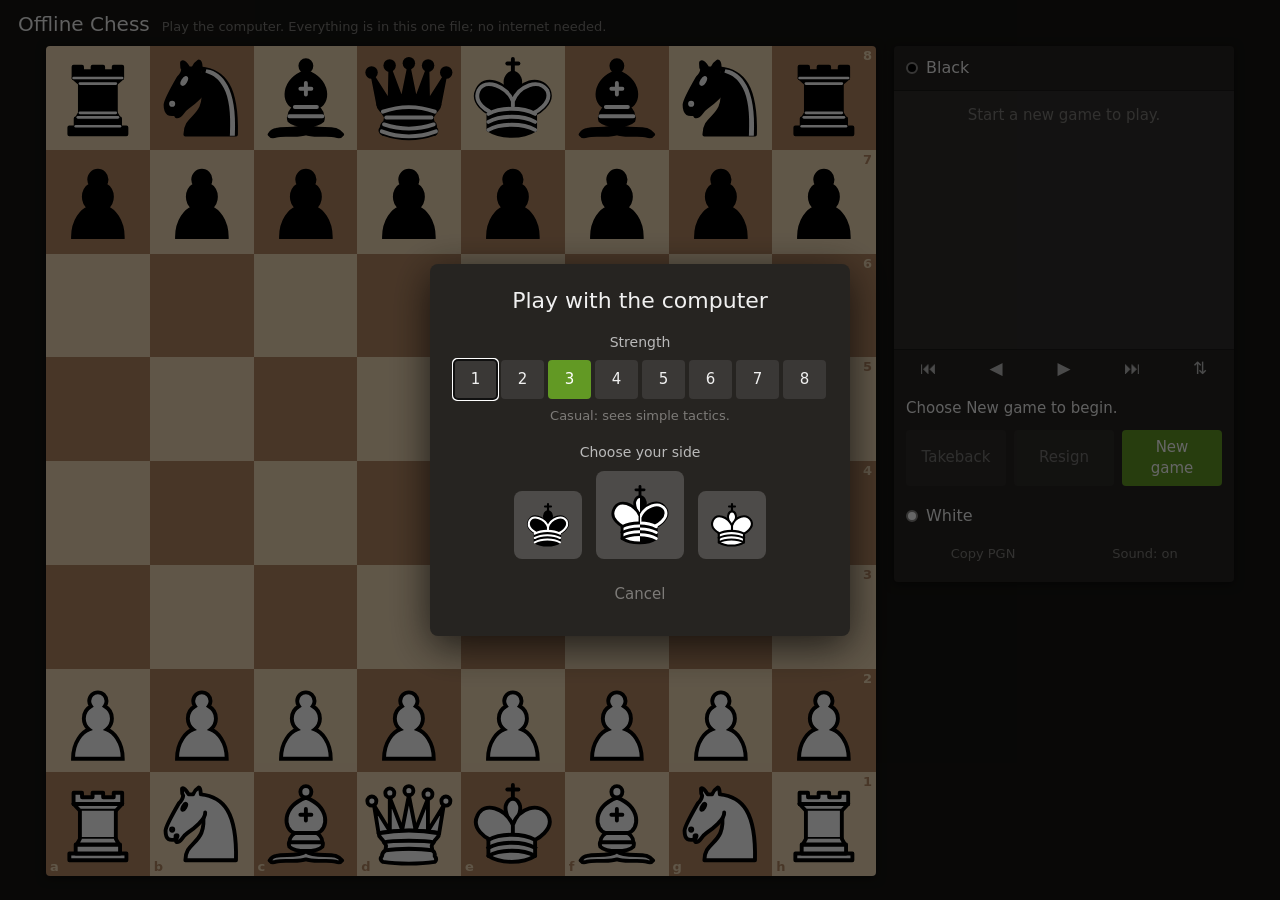
==== chess/chess.html @ 43af8e54 "Add Offline Chess: single-file chess game for the browser Self-contained chess.html with a JavaScrip" ====
<!DOCTYPE html>
<html lang="en">
<head>
<meta charset="utf-8">
<meta name="viewport" content="width=device-width, initial-scale=1">
<title>Offline Chess</title>
<style>
:root {
  --bg: #161512;
  --panel: #262421;
  --panel-2: #302e2c;
  --text: #bababa;
  --bright: #f0f0f0;
  --dim: #7d7b78;
  --light: #f0d9b5;
  --dark: #b58863;
  --accent: #629924;
  --danger: #cc3333;
}
* { box-sizing: border-box; }
html, body { height: 100%; }
body {
  margin: 0;
  background: var(--bg);
  color: var(--text);
  font: 15px/1.4 "Segoe UI", "Noto Sans", system-ui, -apple-system, sans-serif;
}
header {
  display: flex;
  align-items: baseline;
  gap: 12px;
  padding: 10px 18px 8px;
}
header h1 { margin: 0; font-size: 20px; font-weight: 400; color: var(--bright); }
header span { color: var(--dim); font-size: 13px; }

main {
  display: flex;
  flex-wrap: wrap;
  justify-content: center;
  align-items: flex-start;
  gap: 18px;
  padding: 0 18px 18px;
}

/* ---- board ---- */
#board-wrap {
  position: relative;
  width: min(calc(100vh - 70px), calc(100vw - 400px));
  min-width: 300px;
  aspect-ratio: 1;
}
@media (max-width: 760px) {
  #board-wrap { width: calc(100vw - 36px); }
}
#board {
  display: grid;
  grid-template-columns: repeat(8, 1fr);
  grid-template-rows: repeat(8, 1fr);
  width: 100%;
  height: 100%;
  border-radius: 4px;
  overflow: hidden;
  user-select: none;
  -webkit-user-select: none;
  touch-action: none;
  box-shadow: 0 2px 10px rgba(0, 0, 0, 0.5);
}
.sq { position: relative; }
.sq.light { background: var(--light); }
.sq.dark { background: var(--dark); }
.sq::before, .sq::after { content: ""; position: absolute; inset: 0; pointer-events: none; }
.sq.last::before { background: rgba(155, 199, 0, 0.41); }
.sq.sel::before { background: rgba(20, 85, 30, 0.5); }
.sq.check::before {
  background: radial-gradient(ellipse at center, rgba(255, 0, 0, 1) 0%, rgba(231, 0, 0, 1) 25%,
    rgba(169, 0, 0, 0) 89%, rgba(158, 0, 0, 0) 100%);
}
.sq.target::after {
  z-index: 3;
  background: radial-gradient(rgba(20, 85, 30, 0.5) 19%, rgba(0, 0, 0, 0) 20%);
}
.sq.target.occupied::after {
  background: radial-gradient(transparent 0%, transparent 79%, rgba(20, 85, 30, 0.3) 80%);
}
.sq.target:hover::after { background: rgba(20, 85, 30, 0.3); }
.piece {
  position: absolute;
  inset: 0;
  width: 100%;
  height: 100%;
  z-index: 2;
  pointer-events: none;
}
.piece.moving { z-index: 5; transition: transform 0.18s ease-out; }
.piece.lifted { opacity: 0.3; }
.sq.mine { cursor: grab; }
.ghost {
  position: fixed;
  z-index: 100;
  pointer-events: none;
  cursor: grabbing;
}
.coord {
  position: absolute;
  z-index: 1;
  font-size: clamp(9px, 1.5vmin, 13px);
  font-weight: 600;
  line-height: 1;
  pointer-events: none;
}
.coord.rank { top: 3px; right: 4px; }
.coord.file { bottom: 3px; left: 4px; }
.sq.light .coord { color: var(--dark); }
.sq.dark .coord { color: var(--light); }

#promo {
  position: absolute;
  inset: 0;
  z-index: 20;
  display: flex;
  align-items: center;
  justify-content: center;
  background: rgba(0, 0, 0, 0.45);
  border-radius: 4px;
}
#promo[hidden] { display: none; }
#promo .choices {
  display: flex;
  gap: 6px;
  padding: 8px;
  background: var(--panel);
  border-radius: 6px;
  box-shadow: 0 4px 16px rgba(0, 0, 0, 0.6);
}
#promo button {
  width: clamp(48px, 11vmin, 84px);
  height: clamp(48px, 11vmin, 84px);
  padding: 2px;
  border-radius: 50%;
  background: #b0b0b0;
}
#promo button:hover { background: #d0d0d0; }
#promo svg { width: 100%; height: 100%; }

/* ---- side panel ---- */
#panel {
  width: 340px;
  max-width: 100%;
  display: flex;
  flex-direction: column;
  background: var(--panel);
  border-radius: 4px;
  box-shadow: 0 2px 10px rgba(0, 0, 0, 0.5);
}
.player {
  display: flex;
  align-items: center;
  gap: 8px;
  min-height: 44px;
  padding: 8px 12px;
  color: var(--bright);
}
.player .dot {
  width: 12px;
  height: 12px;
  border-radius: 50%;
  border: 2px solid #8a8886;
  flex: none;
}
.player .dot.white { background: #fff; }
.player .dot.black { background: #000; }
.player.turn .dot { border-color: var(--accent); box-shadow: 0 0 0 2px rgba(98, 153, 36, 0.35); }
.player .name { font-size: 16px; }
.player .captured { display: flex; align-items: center; margin-left: auto; color: var(--text); font-size: 13px; }
.player .captured svg { width: 20px; height: 20px; margin-left: -7px; }
.player .captured svg:first-child { margin-left: 0; }
.player .captured .plus { margin-left: 4px; }

#moves {
  display: grid;
  grid-template-columns: 46px 1fr 1fr;
  align-content: start;
  height: 260px;
  overflow-y: auto;
  background: var(--panel-2);
  border-top: 1px solid #1b1a18;
  border-bottom: 1px solid #1b1a18;
  font-size: 15px;
}
#moves .num { padding: 4px 0; text-align: center; background: #2b2927; color: var(--dim); }
#moves .mv { padding: 4px 10px; cursor: pointer; color: var(--text); }
#moves .mv:hover { background: #3692e7; color: #fff; }
#moves .mv.cur { background: #293a49; color: #fff; font-weight: 600; }
#moves .result {
  grid-column: 1 / -1;
  padding: 8px 10px;
  text-align: center;
  color: var(--bright);
  border-top: 1px solid #1b1a18;
}
#moves .result small { display: block; color: var(--text); font-style: italic; }
#moves .empty { grid-column: 1 / -1; padding: 14px; color: var(--dim); text-align: center; }

#nav { display: flex; }
#nav button { flex: 1; padding: 7px 0; font-size: 17px; border-radius: 0; background: transparent; color: var(--text); }
#nav button:hover { background: var(--panel-2); color: var(--bright); }

#status { padding: 10px 12px 2px; min-height: 34px; color: var(--bright); }
#actions, #extras { display: flex; gap: 8px; padding: 8px 12px; }
#extras { padding-top: 0; padding-bottom: 12px; }
button {
  font: inherit;
  color: var(--bright);
  background: #3a3836;
  border: 0;
  border-radius: 4px;
  padding: 7px 12px;
  cursor: pointer;
}
button:hover { background: #4a4846; }
button:disabled { opacity: 0.4; cursor: default; }
#actions button, #extras button { flex: 1; }
button.primary { background: var(--accent); color: #fff; }
button.primary:hover { background: #73b12c; }
#extras button { background: transparent; color: var(--dim); font-size: 13px; }
#extras button:hover { color: var(--bright); background: var(--panel-2); }

/* ---- new game dialog ---- */
dialog {
  width: min(420px, calc(100vw - 32px));
  padding: 22px 24px 24px;
  border: 0;
  border-radius: 8px;
  background: var(--panel);
  color: var(--text);
  box-shadow: 0 10px 40px rgba(0, 0, 0, 0.7);
}
dialog::backdrop { background: rgba(0, 0, 0, 0.6); }
dialog h2 { margin: 0 0 16px; font-size: 22px; font-weight: 400; color: var(--bright); text-align: center; }
dialog h3 { margin: 16px 0 8px; font-size: 14px; font-weight: 400; color: var(--text); text-align: center; }
#levels { display: grid; grid-template-columns: repeat(8, 1fr); gap: 4px; }
#levels button { padding: 9px 0; }
#levels button.on { background: var(--accent); color: #fff; }
#level-note { min-height: 20px; margin: 8px 0 0; font-size: 13px; text-align: center; color: var(--dim); }
#sides { display: flex; justify-content: center; align-items: flex-end; gap: 14px; }
#sides button { padding: 6px; background: #4d4b49; border-radius: 8px; line-height: 0; }
#sides button:hover { background: #6a6866; }
#sides svg { width: 56px; height: 56px; }
#sides button.big svg { width: 76px; height: 76px; }
#sides .half { display: block; position: relative; width: 76px; height: 76px; }
#sides .half svg { position: absolute; inset: 0; }
#sides .half svg:first-child { clip-path: inset(0 50% 0 0); }
#sides .half svg:last-child { clip-path: inset(0 0 0 50%); }
dialog .close { display: block; margin: 18px auto 0; background: transparent; color: var(--dim); }

</style>
</head>
<body>
<!--

LICENSE
=======

Chess pieces
~~~~~~~~~~~~

The chess pieces in this sprite are copies from Wikimedia Commons
https://commons.wikimedia.org/wiki/Category:SVG_chess_pieces/Standard

License: Attribution-ShareAlike 3.0 Unported (CC BY-SA 3.0)
https://creativecommons.org/licenses/by-sa/3.0/

Authors:
- https://en.wikipedia.org/wiki/User:Cburnett
- https://en.wikipedia.org/wiki/User:Rfc1394

modified by shaack (https://shaack.com) for the usage in cm-chessboard.
https://github.com/shaack/cm-chessboard

-->
<svg xmlns="http://www.w3.org/2000/svg" aria-hidden="true" style="position:absolute;width:0;height:0;overflow:hidden">
    

    <g id="wk" stroke-linecap="round" stroke-linejoin="round" transform="translate(5.000000, 5.000000)" stroke="#000000"
       stroke-width="1.5">
        <line x1="15" y1="4.96764706" x2="15" y2="0" id="Shape"/>
        <line x1="12.8571429" y1="1.76470588" x2="17.1428571" y2="1.76470588" id="Shape"/>
        <path d="M17.5714286,7.5 C17.5714286,7.5 16.7142857,5.29411765 15,5.29411765 C13.2857143,5.29411765 12.4285714,7.5 12.4285714,7.5 C11.1428571,10.1470588 15,16.7647059 15,16.7647059 C15,16.7647059 18.8571429,10.1470588 17.5714286,7.5 Z"
              id="Shape" fill="#FFFFFF"/>
        <path d="M5.57142857,27.3529412 C10.2857143,30.4411765 18.8571429,30.4411765 23.5714286,27.3529412 L23.5714286,21.1764706 C23.5714286,21.1764706 31.2857143,17.2058824 28.7142857,11.9117647 C25.2857143,6.17647059 17.1428571,8.82352941 15,15.4411765 L15,18.5294118 L15,15.4411765 C12,8.82352941 3.85714286,6.17647059 1.28571429,11.9117647 C-1.28571429,17.2058824 5.57142857,20.7352941 5.57142857,20.7352941 L5.57142857,27.3529412 Z"
              id="Shape" fill="#FFFFFF"/>
        <path d="M5.57142857,21.1764706 C10.2857143,18.5294118 18.8571429,18.5294118 23.5714286,21.1764706" id="Shape"
              fill-opacity="0" fill="#000000"/>
        <path d="M5.57142857,24.2647059 C10.2857143,21.6176471 18.8571429,21.6176471 23.5714286,24.2647059" id="Shape"
              fill-opacity="0" fill="#000000" stroke-linecap="square"/>
        <path d="M5.57142857,27.3529412 C10.2857143,24.7058824 18.8571429,24.7058824 23.5714286,27.3529412" id="Shape"
              fill-opacity="0" fill="#000000"/>
    </g>
    <g id="wq" stroke-linecap="round" stroke-linejoin="round" transform="translate(4.000000, 5.000000)" stroke="#000000"
       stroke-width="1.5">
        <path d="M3.45945946,6.2 C3.45945946,7.17833299 2.68503308,7.97142857 1.72972973,7.97142857 C0.774426379,7.97142857 0,7.17833299 0,6.2 C0,5.22166701 0.774426379,4.42857143 1.72972973,4.42857143 C2.68503308,4.42857143 3.45945946,5.22166701 3.45945946,6.2 Z"
              id="Shape" fill="#FFFFFF"/>
        <path d="M17.7297297,2.21428571 C17.7297297,3.1926187 16.9553034,3.98571429 16,3.98571429 C15.0446966,3.98571429 14.2702703,3.1926187 14.2702703,2.21428571 C14.2702703,1.23595273 15.0446966,0.442857143 16,0.442857143 C16.9553034,0.442857143 17.7297297,1.23595273 17.7297297,2.21428571 Z"
              id="Shape" fill="#FFFFFF"/>
        <path d="M32,6.2 C32,7.17833299 31.2255736,7.97142857 30.2702703,7.97142857 C29.3149669,7.97142857 28.5405405,7.17833299 28.5405405,6.2 C28.5405405,5.22166701 29.3149669,4.42857143 30.2702703,4.42857143 C31.2255736,4.42857143 32,5.22166701 32,6.2 Z"
              id="Shape" fill="#FFFFFF"/>
        <path d="M10.3783784,3.1 C10.3783784,4.07833299 9.603952,4.87142857 8.64864865,4.87142857 C7.6933453,4.87142857 6.91891892,4.07833299 6.91891892,3.1 C6.91891892,2.12166701 7.6933453,1.32857143 8.64864865,1.32857143 C9.603952,1.32857143 10.3783784,2.12166701 10.3783784,3.1 Z"
              id="Shape" fill="#FFFFFF"/>
        <path d="M25.0810811,3.54285714 C25.0810811,4.52119013 24.3066547,5.31428571 23.3513514,5.31428571 C22.396048,5.31428571 21.6216216,4.52119013 21.6216216,3.54285714 C21.6216216,2.56452416 22.396048,1.77142857 23.3513514,1.77142857 C24.3066547,1.77142857 25.0810811,2.56452416 25.0810811,3.54285714 Z"
              id="Shape" fill="#FFFFFF"/>
        <path d="M4.32432432,18.6 C11.6756757,17.2714286 22.4864865,17.2714286 27.6756757,18.6 L29.4054054,7.97142857 L23.3513514,17.7142857 L23.3513514,5.31428571 L18.5945946,17.2714286 L16,3.98571429 L13.4054054,17.2714286 L8.64864865,4.87142857 L8.64864865,17.7142857 L2.59459459,7.97142857 L4.32432432,18.6 Z"
              id="Shape" fill="#FFFFFF"/>
        <path d="M4.32432432,18.6 C4.32432432,20.3714286 5.62162162,20.3714286 6.48648649,22.1428571 C7.35135135,23.4714286 7.35135135,23.0285714 6.91891892,25.2428571 C5.62162162,26.1285714 5.62162162,27.4571429 5.62162162,27.4571429 C4.32432432,28.7857143 6.05405405,29.6714286 6.05405405,29.6714286 C11.6756757,30.5571429 20.3243243,30.5571429 25.9459459,29.6714286 C25.9459459,29.6714286 27.2432432,28.7857143 25.9459459,27.4571429 C25.9459459,27.4571429 26.3783784,26.1285714 25.0810811,25.2428571 C24.6486486,23.0285714 24.6486486,23.4714286 25.5135135,22.1428571 C26.3783784,20.3714286 27.6756757,20.3714286 27.6756757,18.6 C20.3243243,17.2714286 11.6756757,17.2714286 4.32432432,18.6 Z"
              id="Shape" fill="#FFFFFF"/>
        <path d="M6.48648649,22.1428571 C9.51351351,21.2571429 22.4864865,21.2571429 25.5135135,22.1428571" id="Shape"/>
        <path d="M6.91891892,25.2428571 C12.1081081,24.3571429 19.8918919,24.3571429 25.0810811,25.2428571" id="Shape"/>
    </g>
    <g id="wb" stroke-linecap="round" stroke-linejoin="round" transform="translate(6.000000, 5.000000)" stroke="#000000"
       stroke-width="1.5">
        <g id="Group" fill="#FFFFFF">
            <path d="M2.54545455,27.3529412 C5.42181818,26.4970588 11.1236364,27.7323529 14,25.5882353 C16.8763636,27.7323529 22.5781818,26.4970588 25.4545455,27.3529412 C25.4545455,27.3529412 26.8545455,27.8294118 28,29.1176471 C27.4230303,29.9735294 26.6,29.9911765 25.4545455,29.5588235 C22.5781818,28.7029412 16.8763636,29.9647059 14,28.6764706 C11.1236364,29.9647059 5.42181818,28.7029412 2.54545455,29.5588235 C1.39660606,29.9911765 0.574424242,29.9735294 0,29.1176471 C1.14884848,27.4058824 2.54545455,27.3529412 2.54545455,27.3529412 Z"
                  id="Shape"/>
            <path d="M7.63636364,23.8235294 C9.75757576,26.0294118 18.2424242,26.0294118 20.3636364,23.8235294 C20.7878788,22.5 20.3636364,22.0588235 20.3636364,22.0588235 C20.3636364,19.8529412 18.2424242,18.5294118 18.2424242,18.5294118 C22.9090909,17.2058824 23.3333333,8.38235294 14,4.85294118 C4.66666667,8.38235294 5.09090909,17.2058824 9.75757576,18.5294118 C9.75757576,18.5294118 7.63636364,19.8529412 7.63636364,22.0588235 C7.63636364,22.0588235 7.21212121,22.5 7.63636364,23.8235294 Z"
                  id="Shape"/>
            <path d="M16.1212121,2.64705882 C16.1212121,3.86533401 15.1715131,4.85294118 14,4.85294118 C12.8284869,4.85294118 11.8787879,3.86533401 11.8787879,2.64705882 C11.8787879,1.42878364 12.8284869,0.441176471 14,0.441176471 C15.1715131,0.441176471 16.1212121,1.42878364 16.1212121,2.64705882 Z"
                  id="Shape"/>
        </g>
        <path d="M9.75757576,18.5294118 L18.2424242,18.5294118 M7.63636364,22.0588235 L20.3636364,22.0588235 M14,9.26470588 L14,13.6764706 M11.8787879,11.4705882 L16.1212121,11.4705882"
              id="Shape"/>
    </g>
    <g id="wn" stroke-linecap="round" stroke-linejoin="round" transform="translate(6.000000, 6.000000)"
       stroke="#000000">
        <path d="M13.5757576,2.625 C22.4848485,3.5 27.5757576,9.625 27.1515152,28 L7.63636364,28 C7.63636364,20.125 16.1212121,22.3125 14.4242424,9.625"
              id="Shape" stroke-width="1.5" fill="#FFFFFF"/>
        <path d="M15.2727273,9.625 C15.5951515,12.17125 10.5636364,16.07375 8.48484848,17.5 C5.93939394,19.25 6.09212121,21.2975 4.24242424,21 C3.35830303,20.1775 5.43878788,18.34 4.24242424,18.375 C3.39393939,18.375 4.40363636,19.45125 3.39393939,20.125 C2.54545455,20.125 -0.00254545455,21 -1.90580876e-06,16.625 C-1.90580876e-06,14.875 5.09090909,6.125 5.09090909,6.125 C5.09090909,6.125 6.69454545,4.4625 6.78787879,3.0625 C6.16848485,2.19275 6.36363636,1.3125 6.36363636,0.4375 C7.21212121,-0.4375 8.90909091,2.625 8.90909091,2.625 L10.6060606,2.625 C10.6060606,2.625 11.2678788,0.882 12.7272727,0 C13.5757576,0 13.5757576,2.625 13.5757576,2.625"
              id="Shape" stroke-width="1.5" fill="#FFFFFF"/>
        <path d="M2.96969697,16.1875 C2.96969697,16.4291246 2.77975717,16.625 2.54545455,16.625 C2.31115192,16.625 2.12121212,16.4291246 2.12121212,16.1875 C2.12121212,15.9458754 2.31115192,15.75 2.54545455,15.75 C2.77975717,15.75 2.96969697,15.9458754 2.96969697,16.1875 Z"
              id="Shape" stroke-width="1.5" fill="#000000"/>
        <path d="M7.6363543,7.4375 C7.6363543,8.16235779 7.44641868,8.74997112 7.21212121,8.74997112 C6.97782375,8.74997112 6.78788812,8.16235779 6.78788812,7.4375 C6.78788812,6.71264221 6.97782375,6.12502888 7.21212121,6.12502888 C7.44641868,6.12502888 7.6363543,6.71264221 7.6363543,7.4375 L7.6363543,7.4375 Z"
              id="Shape" stroke-width="1.499967" fill="#000000"
              transform="translate(7.212121, 7.437500) rotate(30.000728) translate(-7.212121, -7.437500) "/>
    </g>
    <g id="wr" stroke-linecap="round" stroke-linejoin="round" transform="translate(9.000000, 8.000000)" stroke="#000000"
       stroke-width="1.5">
        <polygon id="Shape" fill="#FFFFFF" points="0 26 22 26 22 23.4 0 23.4"/>
        <polygon id="Shape" fill="#FFFFFF"
                 points="2.44444444 23.4 2.44444444 19.9333333 19.5555556 19.9333333 19.5555556 23.4"/>
        <polyline id="Shape" fill="#FFFFFF"
                  points="1.62962963 4.33333333 1.62962963 0 4.88888889 0 4.88888889 1.73333333 8.96296296 1.73333333 8.96296296 0 13.037037 0 13.037037 1.73333333 17.1111111 1.73333333 17.1111111 0 20.3703704 0 20.3703704 4.33333333"/>
        <polyline id="Shape" fill="#FFFFFF"
                  points="20.3703704 4.33333333 17.9259259 6.93333333 4.07407407 6.93333333 1.62962963 4.33333333"/>
        <polyline id="Shape" fill="#FFFFFF"
                  points="17.9259259 6.93333333 17.9259259 17.7666667 4.07407407 17.7666667 4.07407407 6.93333333"/>
        <polyline id="Shape" fill="#FFFFFF"
                  points="17.9259259 17.7666667 19.1481481 19.9333333 2.85185185 19.9333333 4.07407407 17.7666667"/>
        <line x1="1.62962963" y1="4.33333333" x2="20.3703704" y2="4.33333333" id="Shape"/>
    </g>
    <g id="wp" transform="translate(10.000000, 9.000000)" fill="#FFFFFF" stroke="#000000" stroke-linecap="round"
       stroke-width="1.5">
        <path d="M10,0 C8.15833333,0 6.66666667,1.50129032 6.66666667,3.35483871 C6.66666667,4.10129032 6.90833333,4.78903226 7.31666667,5.35096774 C5.69166667,6.29032258 4.58333333,8.04322581 4.58333333,10.0645161 C4.58333333,11.7670968 5.36666667,13.2851613 6.59166667,14.2832258 C4.09166667,15.1722581 0.416666667,18.9380645 0.416666667,25.5806452 L19.5833333,25.5806452 C19.5833333,18.9380645 15.9083333,15.1722581 13.4083333,14.2832258 C14.6333333,13.2851613 15.4166667,11.7670968 15.4166667,10.0645161 C15.4166667,8.04322581 14.3083333,6.29032258 12.6833333,5.35096774 C13.0916667,4.78903226 13.3333333,4.10129032 13.3333333,3.35483871 C13.3333333,1.50129032 11.8416667,0 10,0 Z"
              id="Shape"/>
    </g>
    <g id="bk" stroke-linecap="round" stroke-linejoin="round" transform="translate(5.000000, 5.000000)"
       stroke-width="1.5">
        <line x1="15" y1="4.96764706" x2="15" y2="0" id="Shape" stroke="#000000"/>
        <path d="M15,16.7647059 C15,16.7647059 18.8571429,10.1470588 17.5714286,7.5 C17.5714286,7.5 16.7142857,5.29411765 15,5.29411765 C13.2857143,5.29411765 12.4285714,7.5 12.4285714,7.5 C11.1428571,10.1470588 15,16.7647059 15,16.7647059"
              id="Shape" stroke="#000000" fill="#000000"/>
        <path d="M5.57142857,27.3529412 C10.2857143,30.4411765 18.8571429,30.4411765 23.5714286,27.3529412 L23.5714286,21.1764706 C23.5714286,21.1764706 31.2857143,17.2058824 28.7142857,11.9117647 C25.2857143,6.17647059 17.1428571,8.82352941 15,15.4411765 L15,18.5294118 L15,15.4411765 C12,8.82352941 3.85714286,6.17647059 1.28571429,11.9117647 C-1.28571429,17.2058824 5.57142857,20.7352941 5.57142857,20.7352941 L5.57142857,27.3529412 Z"
              id="Shape" stroke="#000000" fill="#000000"/>
        <line x1="12.8571429" y1="1.76470588" x2="17.1428571" y2="1.76470588" id="Shape" stroke="#000000"/>
        <path d="M23.1428571,20.7352941 C23.1428571,20.7352941 30.4285714,17.2058824 28.3114286,12.2205882 C24.9857143,7.05882353 17.1428571,10.5882353 15,16.3235294 L15.0085714,18.1764706 L15,16.3235294 C12.8571429,10.5882353 4.20514286,7.05882353 1.71171429,12.2205882 C-0.428571429,17.2058824 5.87142857,20.1617647 5.87142857,20.1617647"
              id="Shape" stroke="#FFFFFF"/>
        <path d="M5.57142857,21.1764706 C10.2857143,18.5294118 18.8571429,18.5294118 23.5714286,21.1764706 M5.57142857,24.2647059 C10.2857143,21.6176471 18.8571429,21.6176471 23.5714286,24.2647059 M5.57142857,27.3529412 C10.2857143,24.7058824 18.8571429,24.7058824 23.5714286,27.3529412"
              id="Shape" stroke="#FFFFFF"/>
    </g>
    <g id="bq" stroke-linecap="round" stroke-linejoin="round" transform="translate(3.000000, 4.000000)">
        <g id="Group" fill="#000000">
            <ellipse id="Oval" cx="2.61538462" cy="6.22222222" rx="2.3974359" ry="2.44444444"/>
            <ellipse id="Oval" cx="9.58974359" cy="3.55555556" rx="2.3974359" ry="2.44444444"/>
            <ellipse id="Oval" cx="17" cy="2.66666667" rx="2.3974359" ry="2.44444444"/>
            <ellipse id="Oval" cx="24.4102564" cy="3.55555556" rx="2.3974359" ry="2.44444444"/>
            <ellipse id="Oval" cx="31.3846154" cy="6.22222222" rx="2.3974359" ry="2.44444444"/>
        </g>
        <path d="M5.23076923,18.6666667 C12.6410256,17.3333333 23.5384615,17.3333333 28.7692308,18.6666667 L30.9487179,7.55555556 L24.4102564,17.7777778 L24.1487179,5.24444444 L19.6153846,17.3333333 L17,4.44444444 L14.3846154,17.3333333 L9.85128205,5.24444444 L9.58974359,17.7777778 L3.05128205,7.55555556 L5.23076923,18.6666667 Z"
              id="crown" stroke="#000000" stroke-width="1.5" fill="#000000"/>
        <path d="M5.23076923,18.6666667 C5.23076923,20.4444444 6.53846154,20.4444444 7.41025641,22.2222222 C8.28205128,23.5555556 8.28205128,23.1111111 7.84615385,25.3333333 C6.53846154,26.2222222 6.53846154,27.5555556 6.53846154,27.5555556 C5.23076923,28.8888889 6.97435897,29.7777778 6.97435897,29.7777778 C12.6410256,30.6666667 21.3589744,30.6666667 27.025641,29.7777778 C27.025641,29.7777778 28.3333333,28.8888889 27.025641,27.5555556 C27.025641,27.5555556 27.4615385,26.2222222 26.1538462,25.3333333 C25.7179487,23.1111111 25.7179487,23.5555556 26.5897436,22.2222222 C27.4615385,20.4444444 28.7692308,20.4444444 28.7692308,18.6666667 C21.3589744,17.3333333 12.6410256,17.3333333 5.23076923,18.6666667 Z"
              id="Shape" stroke="#000000" stroke-width="1.5" fill="#000000"/>
        <path d="M6.97435897,29.7777778 C13.4672777,32.080866 20.5327223,32.080866 27.025641,29.7777778" id="Shape"
              stroke="#000000" stroke-width="1.5"/>
        <path d="M6.97435897,21.3333333 C13.4672777,19.0302452 20.5327223,19.0302452 27.025641,21.3333333" id="Shape"
              stroke="#FFFFFF" stroke-width="1.5"/>
        <line x1="8.28205128" y1="23.5555556" x2="25.7179487" y2="23.5555556" id="Shape" stroke="#FFFFFF"
              stroke-width="1.5"/>
        <path d="M7.41025641,26.2222222 C13.6372326,28.3241535 20.3627674,28.3241535 26.5897436,26.2222222" id="Shape"
              stroke="#FFFFFF" stroke-width="1.5"/>
        <path d="M6.53846154,28.8888889 C13.2948481,31.4031829 20.7051519,31.4031829 27.4615385,28.8888889" id="Shape"
              stroke="#FFFFFF" stroke-width="1.5"/>
    </g>
    <g id="bb" stroke-linecap="round" stroke-linejoin="round" transform="translate(6.000000, 5.000000)"
       stroke-width="1.5">
        <g id="Group" fill="#000000" stroke="#000000">
            <path d="M2.54545455,27.3529412 C5.42181818,26.4970588 11.1236364,27.7323529 14,25.5882353 C16.8763636,27.7323529 22.5781818,26.4970588 25.4545455,27.3529412 C25.4545455,27.3529412 26.8545455,27.8294118 28,29.1176471 C27.4230303,29.9735294 26.6,29.9911765 25.4545455,29.5588235 C22.5781818,28.7029412 16.8763636,29.9647059 14,28.6764706 C11.1236364,29.9647059 5.42181818,28.7029412 2.54545455,29.5588235 C1.39660606,29.9911765 0.574424242,29.9735294 0,29.1176471 C1.14884848,27.4058824 2.54545455,27.3529412 2.54545455,27.3529412 Z"
                  id="Shape"/>
            <path d="M7.63636364,23.8235294 C9.75757576,26.0294118 18.2424242,26.0294118 20.3636364,23.8235294 C20.7878788,22.5 20.3636364,22.0588235 20.3636364,22.0588235 C20.3636364,19.8529412 18.2424242,18.5294118 18.2424242,18.5294118 C22.9090909,17.2058824 23.3333333,8.38235294 14,4.85294118 C4.66666667,8.38235294 5.09090909,17.2058824 9.75757576,18.5294118 C9.75757576,18.5294118 7.63636364,19.8529412 7.63636364,22.0588235 C7.63636364,22.0588235 7.21212121,22.5 7.63636364,23.8235294 Z"
                  id="Shape"/>
            <path d="M16.1212121,2.64705882 C16.1212121,3.86533401 15.1715131,4.85294118 14,4.85294118 C12.8284869,4.85294118 11.8787879,3.86533401 11.8787879,2.64705882 C11.8787879,1.42878364 12.8284869,0.441176471 14,0.441176471 C15.1715131,0.441176471 16.1212121,1.42878364 16.1212121,2.64705882 Z"
                  id="Shape"/>
        </g>
        <path d="M9.75757576,18.5294118 L18.2424242,18.5294118 M7.63636364,22.0588235 L20.3636364,22.0588235 M14,9.26470588 L14,13.6764706 M11.8787879,11.4705882 L16.1212121,11.4705882"
              id="Shape" stroke="#FFFFFF"/>
    </g>
    <g id="bn" stroke-linecap="round" stroke-linejoin="round" transform="translate(6.000000, 6.000000)">
        <path d="M13.5757576,2.63636364 C22.4848485,3.51515152 27.5757576,9.66666667 27.1515152,28.1212121 L7.63636364,28.1212121 C7.63636364,20.2121212 16.1212121,22.4090909 14.4242424,9.66666667"
              id="Shape" stroke="#000000" stroke-width="1.5" fill="#000000"/>
        <path d="M15.2727273,9.66666667 C15.5951515,12.2239394 10.5636364,16.1433333 8.48484848,17.5757576 C5.93939394,19.3333333 6.09212121,21.389697 4.24242424,21.0909091 C3.35830303,20.2648485 5.43878788,18.4193939 4.24242424,18.4545455 C3.39393939,18.4545455 4.40363636,19.5354545 3.39393939,20.2121212 C2.54545455,20.2121212 -0.00254545455,21.0909091 -1.90580876e-06,16.6969697 C-1.90580876e-06,14.9393939 5.09090909,6.15151515 5.09090909,6.15151515 C5.09090909,6.15151515 6.69454545,4.48181818 6.78787879,3.07575758 C6.16848485,2.20224242 6.36363636,1.31818182 6.36363636,0.439393939 C7.21212121,-0.439393939 8.90909091,2.63636364 8.90909091,2.63636364 L10.6060606,2.63636364 C10.6060606,2.63636364 11.2678788,0.885818182 12.7272727,0 C13.5757576,0 13.5757576,2.63636364 13.5757576,2.63636364"
              id="Shape" stroke="#000000" stroke-width="1.5" fill="#000000"/>
        <path d="M2.96969697,16.2575758 C2.96969697,16.5002463 2.77975717,16.6969697 2.54545455,16.6969697 C2.31115192,16.6969697 2.12121212,16.5002463 2.12121212,16.2575758 C2.12121212,16.0149052 2.31115192,15.8181818 2.54545455,15.8181818 C2.77975717,15.8181818 2.96969697,16.0149052 2.96969697,16.2575758 Z"
              id="Shape" stroke="#FFFFFF" stroke-width="1.5" fill="#FFFFFF"/>
        <path d="M7.6363543,7.46969697 C7.6363543,8.19769267 7.44641868,8.78784979 7.21212121,8.78784979 C6.97782375,8.78784979 6.78788812,8.19769267 6.78788812,7.46969697 C6.78788812,6.74170127 6.97782375,6.15154415 7.21212121,6.15154415 C7.44641868,6.15154415 7.6363543,6.74170127 7.6363543,7.46969697 L7.6363543,7.46969697 Z"
              id="Shape" stroke="#FFFFFF" stroke-width="1.499967" fill="#FFFFFF"
              transform="translate(7.212121, 7.469697) rotate(30.000728) translate(-7.212121, -7.469697) "/>
        <path d="M15.7393939,2.98787879 L15.3575758,4.26212121 L15.7818182,4.39393939 C18.4545455,5.27272727 20.5757576,6.58212121 22.4848485,10.3257576 C24.3939394,14.0693939 25.2424242,19.3860606 24.8181818,28.1212121 L24.7757576,28.5606061 L26.6848485,28.5606061 L26.7272727,28.1212121 C27.1515152,19.2806061 25.9806061,13.3136364 23.969697,9.36787879 C21.9587879,5.42212121 19.0569697,3.53272727 16.1721212,3.07575758 L15.7393939,2.98787879 Z"
              id="Shape" fill="#FFFFFF"/>
    </g>
    <g id="br" stroke-linecap="round" stroke-linejoin="round" transform="translate(9.000000, 8.000000)">
        <polygon id="Shape" stroke="#000000" stroke-width="1.5" fill="#000000" points="0 26 22 26 22 23.4 0 23.4"/>
        <polygon id="Shape" stroke="#000000" stroke-width="1.5" fill="#000000"
                 points="2.85185185 19.9333333 4.07407407 17.7666667 17.9259259 17.7666667 19.1481481 19.9333333"/>
        <polygon id="Shape" stroke="#000000" stroke-width="1.5" fill="#000000"
                 points="2.44444444 23.4 2.44444444 19.9333333 19.5555556 19.9333333 19.5555556 23.4"/>
        <polygon id="Shape" stroke="#000000" stroke-width="1.5" fill="#000000"
                 points="4.07407407 17.7666667 4.07407407 6.5 17.9259259 6.5 17.9259259 17.7666667"/>
        <polygon id="Shape" stroke="#000000" stroke-width="1.5" fill="#000000"
                 points="4.07407407 6.5 1.62962963 4.33333333 20.3703704 4.33333333 17.9259259 6.5"/>
        <polygon id="Shape" stroke="#000000" stroke-width="1.5" fill="#000000"
                 points="1.62962963 4.33333333 1.62962963 0 4.88888889 0 4.88888889 1.73333333 8.96296296 1.73333333 8.96296296 0 13.037037 0 13.037037 1.73333333 17.1111111 1.73333333 17.1111111 0 20.3703704 0 20.3703704 4.33333333"/>
        <polyline id="Shape" stroke="#FFFFFF"
                  points="2.44444444 22.9666667 19.5555556 22.9666667 19.5555556 22.9666667"/>
        <line x1="3.25925926" y1="19.5" x2="18.7407407" y2="19.5" id="Shape" stroke="#FFFFFF"/>
        <line x1="4.07407407" y1="17.7666667" x2="17.9259259" y2="17.7666667" id="Shape" stroke="#FFFFFF"/>
        <line x1="4.07407407" y1="6.5" x2="17.9259259" y2="6.5" id="Shape" stroke="#FFFFFF"/>
        <line x1="1.62962963" y1="4.33333333" x2="20.3703704" y2="4.33333333" id="Shape" stroke="#FFFFFF"/>
    </g>
    <g id="bp" transform="translate(10.000000, 8.000000)" fill="#000000" stroke="#000000" stroke-linecap="round"
       stroke-width="1.5">
        <path d="M10,0 C8.15833333,0 6.66666667,1.50129032 6.66666667,3.35483871 C6.66666667,4.10129032 6.90833333,4.78903226 7.31666667,5.35096774 C5.69166667,6.29032258 4.58333333,8.04322581 4.58333333,10.0645161 C4.58333333,11.7670968 5.36666667,13.2851613 6.59166667,14.2832258 C4.09166667,15.1722581 0.416666667,18.9380645 0.416666667,25.5806452 L19.5833333,25.5806452 C19.5833333,18.9380645 15.9083333,15.1722581 13.4083333,14.2832258 C14.6333333,13.2851613 15.4166667,11.7670968 15.4166667,10.0645161 C15.4166667,8.04322581 14.3083333,6.29032258 12.6833333,5.35096774 C13.0916667,4.78903226 13.3333333,4.10129032 13.3333333,3.35483871 C13.3333333,1.50129032 11.8416667,0 10,0 Z"
              id="Shape"/>
    </g>
</svg>

<header>
  <h1>Offline Chess</h1>
  <span>Play the computer. Everything is in this one file; no internet needed.</span>
</header>
<main>
  <div id="board-wrap">
    <div id="board"></div>
    <div id="promo" hidden></div>
  </div>
  <aside id="panel">
    <div class="player" id="player-top"><span class="dot"></span><span class="name"></span><span class="captured"></span></div>
    <div id="moves"></div>
    <div id="nav">
      <button id="nav-first" title="First move (Up arrow)">&#x23EE;&#xFE0E;</button>
      <button id="nav-prev" title="Previous move (Left arrow)">&#x25C0;&#xFE0E;</button>
      <button id="nav-next" title="Next move (Right arrow)">&#x25B6;&#xFE0E;</button>
      <button id="nav-last" title="Last move (Down arrow)">&#x23ED;&#xFE0E;</button>
      <button id="nav-flip" title="Flip board (F)">&#x21C5;</button>
    </div>
    <div id="status"></div>
    <div id="actions">
      <button id="btn-takeback">Takeback</button>
      <button id="btn-resign">Resign</button>
      <button id="btn-new">New game</button>
    </div>
    <div class="player" id="player-bottom"><span class="dot"></span><span class="name"></span><span class="captured"></span></div>
    <div id="extras">
      <button id="btn-pgn">Copy PGN</button>
      <button id="btn-sound">Sound: on</button>
    </div>
  </aside>
</main>

<dialog id="setup">
  <h2>Play with the computer</h2>
  <h3>Strength</h3>
  <div id="levels"></div>
  <p id="level-note"></p>
  <h3>Choose your side</h3>
  <div id="sides">
    <button data-side="black" title="Black"><svg viewBox="0 0 40 40"><use href="#bk"/></svg></button>
    <button data-side="random" class="big" title="Random side"><span class="half"><svg viewBox="0 0 40 40"><use href="#wk"/></svg><svg viewBox="0 0 40 40"><use href="#bk"/></svg></span></button>
    <button data-side="white" title="White"><svg viewBox="0 0 40 40"><use href="#wk"/></svg></button>
  </div>
  <button class="close" id="setup-close">Cancel</button>
</dialog>

<script id="engine-src">
/*
 * engine.js - chess rules and a computer opponent, in plain JavaScript.
 *
 * No dependencies. The same file runs in the page (rules, notation), in a
 * Web Worker (search) and under Node (tests).
 *
 * Board: 0x88 mailbox. Square = rank * 16 + file, a1 = 0x00, h8 = 0x77;
 * a square is on the board iff (sq & 0x88) === 0.
 * Piece: type (1 pawn .. 6 king) plus 8 for black; 0 is empty.
 * Move: one integer,
 *     from | to << 7 | promotion << 14 | flags << 17 | captured << 20
 */
(function (root) {
  'use strict';

  const WHITE = 0, BLACK = 8;
  const P = 1, N = 2, B = 3, R = 4, Q = 5, K = 6;
  const FLAG_EP = 1, FLAG_CASTLE = 2, FLAG_DOUBLE = 4;
  const START_FEN = 'rnbqkbnr/pppppppp/8/8/8/8/PPPPPPPP/RNBQKBNR w KQkq - 0 1';

  const OFF_N = [-33, -31, -18, -14, 14, 18, 31, 33];
  const OFF_B = [-17, -15, 15, 17];
  const OFF_R = [-16, -1, 1, 16];
  const OFF_K = [-17, -16, -15, -1, 1, 15, 16, 17];
  const PIECE_CHARS = '.PNBRQK..pnbrqk';

  /* Castling rights that survive a move touching each square. */
  const CASTLE_MASK = new Int8Array(128).fill(15);
  CASTLE_MASK[0x00] = 13; CASTLE_MASK[0x07] = 14; CASTLE_MASK[0x04] = 12;
  CASTLE_MASK[0x70] = 7;  CASTLE_MASK[0x77] = 11; CASTLE_MASK[0x74] = 3;

  /* ------------------------------------------------------------ zobrist -- */

  let zseed = 0x2545F491;
  function rand32() {
    zseed ^= zseed << 13; zseed ^= zseed >>> 17; zseed ^= zseed << 5;
    return zseed | 0;
  }
  function randTable(n) {
    const t = new Int32Array(n);
    for (let i = 0; i < n; i++) t[i] = rand32();
    return t;
  }
  const Z_PIECE_LO = randTable(16 * 128), Z_PIECE_HI = randTable(16 * 128);
  const Z_CASTLE_LO = randTable(16), Z_CASTLE_HI = randTable(16);
  const Z_EP_LO = randTable(8), Z_EP_HI = randTable(8);
  const Z_SIDE_LO = rand32(), Z_SIDE_HI = rand32();

  /* ------------------------------------------------------------ helpers -- */

  const moveFrom = (m) => m & 127;
  const moveTo = (m) => (m >> 7) & 127;
  const movePromo = (m) => (m >> 14) & 7;
  const moveFlags = (m) => (m >> 17) & 7;
  const moveCaptured = (m) => (m >> 20) & 15;

  function sqName(sq) {
    return 'abcdefgh'[sq & 7] + ((sq >> 4) + 1);
  }
  function parseSq(s) {
    return (s.charCodeAt(1) - 49) * 16 + (s.charCodeAt(0) - 97);
  }
  function moveToUci(m) {
    const promo = movePromo(m);
    return sqName(moveFrom(m)) + sqName(moveTo(m)) + (promo ? 'pnbrqk'[promo - 1] : '');
  }

  const MAX_HISTORY = 4096;

  /* ----------------------------------------------------------- position -- */

  class Position {
    constructor(fen) {
      this.board = new Int8Array(128);
      this.kingSq = [0, 0];
      this.undoCastle = new Int8Array(MAX_HISTORY);
      this.undoEp = new Int16Array(MAX_HISTORY);
      this.undoHalf = new Int16Array(MAX_HISTORY);
      this.histLo = new Int32Array(MAX_HISTORY);   /* hash after each ply */
      this.histHi = new Int32Array(MAX_HISTORY);
      this.setFen(fen || START_FEN);
    }

    setFen(fen) {
      const parts = fen.trim().split(/\s+/);
      this.board.fill(0);
      let rank = 7, file = 0;
      for (const ch of parts[0]) {
        if (ch === '/') { rank--; file = 0; }
        else if (ch >= '1' && ch <= '8') file += +ch;
        else {
          const idx = PIECE_CHARS.indexOf(ch);
          if (idx < 1 || rank < 0 || file > 7) throw new Error('bad FEN: ' + fen);
          this.board[rank * 16 + file] = idx;
          if ((idx & 7) === K) this.kingSq[idx >> 3] = rank * 16 + file;
          file++;
        }
      }
      this.side = parts[1] === 'b' ? BLACK : WHITE;
      this.castle = 0;
      const c = parts[2] || '-';
      if (c.includes('K')) this.castle |= 1;
      if (c.includes('Q')) this.castle |= 2;
      if (c.includes('k')) this.castle |= 4;
      if (c.includes('q')) this.castle |= 8;
      this.ep = parts[3] && parts[3] !== '-' ? parseSq(parts[3]) : -1;
      this.half = parts[4] ? +parts[4] : 0;
      this.full = parts[5] ? +parts[5] : 1;
      this.ply = 0;
      this.computeHash();
      this.histLo[0] = this.hashLo;
      this.histHi[0] = this.hashHi;
    }

    computeHash() {
      let lo = 0, hi = 0;
      for (let sq = 0; sq < 120; sq++) {
        if (sq & 0x88) { sq += 7; continue; }
        const p = this.board[sq];
        if (p) { lo ^= Z_PIECE_LO[p * 128 + sq]; hi ^= Z_PIECE_HI[p * 128 + sq]; }
      }
      lo ^= Z_CASTLE_LO[this.castle]; hi ^= Z_CASTLE_HI[this.castle];
      if (this.ep >= 0) { lo ^= Z_EP_LO[this.ep & 7]; hi ^= Z_EP_HI[this.ep & 7]; }
      if (this.side === BLACK) { lo ^= Z_SIDE_LO; hi ^= Z_SIDE_HI; }
      this.hashLo = lo; this.hashHi = hi;
    }

    fen() {
      let s = '';
      for (let rank = 7; rank >= 0; rank--) {
        let empty = 0;
        for (let file = 0; file < 8; file++) {
          const p = this.board[rank * 16 + file];
          if (!p) { empty++; continue; }
          if (empty) { s += empty; empty = 0; }
          s += PIECE_CHARS[p];
        }
        if (empty) s += empty;
        if (rank) s += '/';
      }
      let c = '';
      if (this.castle & 1) c += 'K';
      if (this.castle & 2) c += 'Q';
      if (this.castle & 4) c += 'k';
      if (this.castle & 8) c += 'q';
      return s + (this.side === WHITE ? ' w ' : ' b ') + (c || '-') + ' ' +
        (this.ep >= 0 ? sqName(this.ep) : '-') + ' ' + this.half + ' ' + this.full;
    }

    isAttacked(sq, by) {
      const b = this.board;
      if (by === WHITE) {
        if (!((sq - 15) & 0x88) && b[sq - 15] === P) return true;
        if (!((sq - 17) & 0x88) && b[sq - 17] === P) return true;
      } else {
        if (!((sq + 15) & 0x88) && b[sq + 15] === (BLACK | P)) return true;
        if (!((sq + 17) & 0x88) && b[sq + 17] === (BLACK | P)) return true;
      }
      const knight = by | N, king = by | K, bishop = by | B, rook = by | R, queen = by | Q;
      for (let i = 0; i < 8; i++) {
        let t = sq + OFF_N[i];
        if (!(t & 0x88) && b[t] === knight) return true;
        t = sq + OFF_K[i];
        if (!(t & 0x88) && b[t] === king) return true;
      }
      for (let i = 0; i < 4; i++) {
        let d = OFF_B[i], t = sq + d;
        while (!(t & 0x88)) {
          const p = b[t];
          if (p) { if (p === bishop || p === queen) return true; break; }
          t += d;
        }
        d = OFF_R[i]; t = sq + d;
        while (!(t & 0x88)) {
          const p = b[t];
          if (p) { if (p === rook || p === queen) return true; break; }
          t += d;
        }
      }
      return false;
    }

    inCheck() {
      return this.isAttacked(this.kingSq[this.side >> 3], this.side ^ 8);
    }

    /* Pseudo-legal moves into `list`; returns how many. Legality (own king
       left in check) is decided by make(). */
    generate(list, capturesOnly) {
      const b = this.board, us = this.side, them = us ^ 8;
      let n = 0;
      for (let sq = 0; sq < 120; sq++) {
        if (sq & 0x88) { sq += 7; continue; }
        const p = b[sq];
        if (!p || (p & 8) !== us) continue;
        const type = p & 7;

        if (type === P) {
          const dir = us === WHITE ? 16 : -16;
          const rank = sq >> 4;
          const promoting = rank === (us === WHITE ? 6 : 1);
          let to = sq + dir;
          if (!b[to] && (!capturesOnly || promoting)) {
            if (promoting) {
              list[n++] = sq | to << 7 | Q << 14;
              if (!capturesOnly) {
                list[n++] = sq | to << 7 | N << 14;
                list[n++] = sq | to << 7 | R << 14;
                list[n++] = sq | to << 7 | B << 14;
              }
            } else {
              list[n++] = sq | to << 7;
              if (rank === (us === WHITE ? 1 : 6) && !b[to + dir])
                list[n++] = sq | (to + dir) << 7 | FLAG_DOUBLE << 17;
            }
          }
          for (let d = dir - 1; d <= dir + 1; d += 2) {
            to = sq + d;
            if (to & 0x88) continue;
            const target = b[to];
            if (target && (target & 8) === them) {
              const base = sq | to << 7 | target << 20;
              if (promoting) {
                list[n++] = base | Q << 14;
                if (!capturesOnly) {
                  list[n++] = base | N << 14;
                  list[n++] = base | R << 14;
                  list[n++] = base | B << 14;
                }
              } else list[n++] = base;
            } else if (to === this.ep) {
              list[n++] = sq | to << 7 | FLAG_EP << 17 | (them | P) << 20;
            }
          }
        } else if (type === N || type === K) {
          const offs = type === N ? OFF_N : OFF_K;
          for (let i = 0; i < 8; i++) {
            const to = sq + offs[i];
            if (to & 0x88) continue;
            const target = b[to];
            if (!target) { if (!capturesOnly) list[n++] = sq | to << 7; }
            else if ((target & 8) === them) list[n++] = sq | to << 7 | target << 20;
          }
        } else {
          for (let i = 0; i < 4; i++) {
            for (let pass = 0; pass < 2; pass++) {
              if (pass === 0 && type === R) continue;
              if (pass === 1 && type === B) continue;
              const d = pass === 0 ? OFF_B[i] : OFF_R[i];
              let to = sq + d;
              while (!(to & 0x88)) {
                const target = b[to];
                if (!target) { if (!capturesOnly) list[n++] = sq | to << 7; }
                else {
                  if ((target & 8) === them) list[n++] = sq | to << 7 | target << 20;
                  break;
                }
                to += d;
              }
            }
          }
        }
      }

      if (!capturesOnly) {
        const home = us === WHITE ? 0x04 : 0x74;
        const ks = us === WHITE ? 1 : 4, qs = us === WHITE ? 2 : 8;
        if ((this.castle & (ks | qs)) && this.kingSq[us >> 3] === home && !this.isAttacked(home, them)) {
          if ((this.castle & ks) && !b[home + 1] && !b[home + 2] &&
              !this.isAttacked(home + 1, them))
            list[n++] = home | (home + 2) << 7 | FLAG_CASTLE << 17;
          if ((this.castle & qs) && !b[home - 1] && !b[home - 2] && !b[home - 3] &&
              !this.isAttacked(home - 1, them))
            list[n++] = home | (home - 2) << 7 | FLAG_CASTLE << 17;
        }
      }
      return n;
    }

    /* Play a move. Returns false, leaving the position unchanged, if it
       would leave the mover's king in check. */
    make(m) {
      const from = m & 127, to = (m >> 7) & 127, promo = (m >> 14) & 7;
      const flags = (m >> 17) & 7, cap = (m >> 20) & 15;
      const b = this.board, us = this.side, them = us ^ 8;
      const piece = b[from];
      const u = this.ply;

      this.undoCastle[u] = this.castle;
      this.undoEp[u] = this.ep;
      this.undoHalf[u] = this.half;

      let lo = this.hashLo, hi = this.hashHi;
      if (this.ep >= 0) { lo ^= Z_EP_LO[this.ep & 7]; hi ^= Z_EP_HI[this.ep & 7]; }

      b[from] = 0;
      lo ^= Z_PIECE_LO[piece * 128 + from]; hi ^= Z_PIECE_HI[piece * 128 + from];
      if (flags & FLAG_EP) {
        const capSq = to + (us === WHITE ? -16 : 16);
        b[capSq] = 0;
        lo ^= Z_PIECE_LO[cap * 128 + capSq]; hi ^= Z_PIECE_HI[cap * 128 + capSq];
      } else if (cap) {
        lo ^= Z_PIECE_LO[cap * 128 + to]; hi ^= Z_PIECE_HI[cap * 128 + to];
      }
      const placed = promo ? (us | promo) : piece;
      b[to] = placed;
      lo ^= Z_PIECE_LO[placed * 128 + to]; hi ^= Z_PIECE_HI[placed * 128 + to];

      if (flags & FLAG_CASTLE) {
        const rookFrom = to > from ? to + 1 : to - 2;
        const rookTo = to > from ? to - 1 : to + 1;
        const rook = b[rookFrom];
        b[rookFrom] = 0; b[rookTo] = rook;
        lo ^= Z_PIECE_LO[rook * 128 + rookFrom] ^ Z_PIECE_LO[rook * 128 + rookTo];
        hi ^= Z_PIECE_HI[rook * 128 + rookFrom] ^ Z_PIECE_HI[rook * 128 + rookTo];
      }
      if ((piece & 7) === K) this.kingSq[us >> 3] = to;

      const castle = this.castle & CASTLE_MASK[from] & CASTLE_MASK[to];
      lo ^= Z_CASTLE_LO[this.castle] ^ Z_CASTLE_LO[castle];
      hi ^= Z_CASTLE_HI[this.castle] ^ Z_CASTLE_HI[castle];
      this.castle = castle;

      /* The en passant square only counts if a pawn can actually take there,
         so that repetition detection compares like with like. */
      this.ep = -1;
      if (flags & FLAG_DOUBLE) {
        const enemyPawn = them | P;
        if ((!((to - 1) & 0x88) && b[to - 1] === enemyPawn) ||
            (!((to + 1) & 0x88) && b[to + 1] === enemyPawn)) {
          this.ep = (from + to) >> 1;
          lo ^= Z_EP_LO[this.ep & 7]; hi ^= Z_EP_HI[this.ep & 7];
        }
      }

      this.half = ((piece & 7) === P || cap) ? 0 : this.half + 1;
      if (us === BLACK) this.full++;
      this.side = them;
      lo ^= Z_SIDE_LO; hi ^= Z_SIDE_HI;
      this.hashLo = lo; this.hashHi = hi;
      this.ply = u + 1;
      this.histLo[u + 1] = lo; this.histHi[u + 1] = hi;

      if (this.isAttacked(this.kingSq[us >> 3], them)) {
        this.unmake(m);
        return false;
      }
      return true;
    }

    unmake(m) {
      const from = m & 127, to = (m >> 7) & 127, promo = (m >> 14) & 7;
      const flags = (m >> 17) & 7, cap = (m >> 20) & 15;
      const b = this.board, us = this.side ^ 8;
      const u = --this.ply;

      this.side = us;
      this.castle = this.undoCastle[u];
      this.ep = this.undoEp[u];
      this.half = this.undoHalf[u];
      this.hashLo = this.histLo[u];
      this.hashHi = this.histHi[u];
      if (us === BLACK) this.full--;

      const piece = promo ? (us | P) : b[to];
      b[from] = piece;
      b[to] = 0;
      if (flags & FLAG_EP) b[to + (us === WHITE ? -16 : 16)] = cap;
      else if (cap) b[to] = cap;
      if (flags & FLAG_CASTLE) {
        const rookFrom = to > from ? to + 1 : to - 2;
        const rookTo = to > from ? to - 1 : to + 1;
        b[rookFrom] = b[rookTo];
        b[rookTo] = 0;
      }
      if ((piece & 7) === K) this.kingSq[us >> 3] = from;
    }

    makeNull() {
      const u = this.ply;
      this.undoCastle[u] = this.castle;
      this.undoEp[u] = this.ep;
      this.undoHalf[u] = this.half;
      let lo = this.hashLo ^ Z_SIDE_LO, hi = this.hashHi ^ Z_SIDE_HI;
      if (this.ep >= 0) { lo ^= Z_EP_LO[this.ep & 7]; hi ^= Z_EP_HI[this.ep & 7]; }
      this.ep = -1;
      this.half++;
      this.side ^= 8;
      this.hashLo = lo; this.hashHi = hi;
      this.ply = u + 1;
      this.histLo[u + 1] = lo; this.histHi[u + 1] = hi;
    }

    unmakeNull() {
      const u = --this.ply;
      this.side ^= 8;
      this.ep = this.undoEp[u];
      this.half = this.undoHalf[u];
      this.hashLo = this.histLo[u];
      this.hashHi = this.histHi[u];
    }

    legalMoves() {
      const list = new Int32Array(256), out = [];
      const n = this.generate(list, false);
      for (let i = 0; i < n; i++) {
        if (this.make(list[i])) { this.unmake(list[i]); out.push(list[i]); }
      }
      return out;
    }

    findMove(uci) {
      for (const m of this.legalMoves()) if (moveToUci(m) === uci) return m;
      return 0;
    }

    /* Standard algebraic notation for a legal move, e.g. "Nbd7", "exd8=Q#". */
    san(m) {
      const from = moveFrom(m), to = moveTo(m), promo = movePromo(m);
      const type = this.board[from] & 7;
      let s;
      if (moveFlags(m) & FLAG_CASTLE) {
        s = to > from ? 'O-O' : 'O-O-O';
      } else {
        s = '';
        if (type === P) {
          if (moveCaptured(m)) s = 'abcdefgh'[from & 7];
        } else {
          s = 'PNBRQK'[type - 1];
          let clash = false, sameFile = false, sameRank = false;
          for (const o of this.legalMoves()) {
            const of = moveFrom(o);
            if (of === from || moveTo(o) !== to || (this.board[of] & 7) !== type) continue;
            clash = true;
            if ((of & 7) === (from & 7)) sameFile = true;
            if ((of >> 4) === (from >> 4)) sameRank = true;
          }
          if (clash) {
            if (!sameFile) s += 'abcdefgh'[from & 7];
            else if (!sameRank) s += (from >> 4) + 1;
            else s += sqName(from);
          }
        }
        if (moveCaptured(m)) s += 'x';
        s += sqName(to);
        if (promo) s += '=' + 'PNBRQK'[promo - 1];
      }
      this.make(m);
      if (this.inCheck()) s += this.legalMoves().length ? '+' : '#';
      this.unmake(m);
      return s;
    }

    /* How many times the current position has occurred in the game. */
    repetitions() {
      let count = 1;
      for (let i = this.ply - 2; i >= 0 && i >= this.ply - this.half; i -= 2)
        if (this.histLo[i] === this.hashLo && this.histHi[i] === this.hashHi) count++;
      return count;
    }

    insufficientMaterial() {
      let minors = 0, bishopColours = 0, knights = 0;
      for (let sq = 0; sq < 120; sq++) {
        if (sq & 0x88) { sq += 7; continue; }
        const type = this.board[sq] & 7;
        if (!type || type === K) continue;
        if (type === P || type === R || type === Q) return false;
        minors++;
        if (type === N) knights++;
        else bishopColours |= ((sq >> 4) + (sq & 7)) & 1 ? 1 : 2;
      }
      if (minors <= 1) return true;
      return knights === 0 && bishopColours !== 3;   /* bishops all on one colour */
    }

    /* { over, reason, winner } - winner is WHITE, BLACK or null for a draw. */
    status() {
      if (!this.legalMoves().length) {
        return this.inCheck()
          ? { over: true, reason: 'checkmate', winner: this.side ^ 8 }
          : { over: true, reason: 'stalemate', winner: null };
      }
      if (this.insufficientMaterial()) return { over: true, reason: 'insufficient material', winner: null };
      if (this.half >= 100) return { over: true, reason: 'fifty-move rule', winner: null };
      if (this.repetitions() >= 3) return { over: true, reason: 'threefold repetition', winner: null };
      return { over: false, reason: '', winner: null };
    }

    /* Count leaf nodes of the legal move tree; the standard movegen test. */
    perft(depth) {
      if (depth === 0) return 1;
      const list = new Int32Array(256);
      const n = this.generate(list, false);
      let nodes = 0;
      for (let i = 0; i < n; i++) {
        if (!this.make(list[i])) continue;
        nodes += depth === 1 ? 1 : this.perft(depth - 1);
        this.unmake(list[i]);
      }
      return nodes;
    }
  }

  /* --------------------------------------------------------- evaluation -- */

  /* Piece-square tables from Tomasz Michniewski's "Simplified Evaluation
     Function", written from White's side with rank 8 on the first row. */
  const PST = {
    [P]: [
        0,   0,   0,   0,   0,   0,   0,   0,
       50,  50,  50,  50,  50,  50,  50,  50,
       10,  10,  20,  30,  30,  20,  10,  10,
        5,   5,  10,  25,  25,  10,   5,   5,
        0,   0,   0,  20,  20,   0,   0,   0,
        5,  -5, -10,   0,   0, -10,  -5,   5,
        5,  10,  10, -20, -20,  10,  10,   5,
        0,   0,   0,   0,   0,   0,   0,   0],
    [N]: [
      -50, -40, -30, -30, -30, -30, -40, -50,
      -40, -20,   0,   0,   0,   0, -20, -40,
      -30,   0,  10,  15,  15,  10,   0, -30,
      -30,   5,  15,  20,  20,  15,   5, -30,
      -30,   0,  15,  20,  20,  15,   0, -30,
      -30,   5,  10,  15,  15,  10,   5, -30,
      -40, -20,   0,   5,   5,   0, -20, -40,
      -50, -40, -30, -30, -30, -30, -40, -50],
    [B]: [
      -20, -10, -10, -10, -10, -10, -10, -20,
      -10,   0,   0,   0,   0,   0,   0, -10,
      -10,   0,   5,  10,  10,   5,   0, -10,
      -10,   5,   5,  10,  10,   5,   5, -10,
      -10,   0,  10,  10,  10,  10,   0, -10,
      -10,  10,  10,  10,  10,  10,  10, -10,
      -10,   5,   0,   0,   0,   0,   5, -10,
      -20, -10, -10, -10, -10, -10, -10, -20],
    [R]: [
        0,   0,   0,   0,   0,   0,   0,   0,
        5,  10,  10,  10,  10,  10,  10,   5,
       -5,   0,   0,   0,   0,   0,   0,  -5,
       -5,   0,   0,   0,   0,   0,   0,  -5,
       -5,   0,   0,   0,   0,   0,   0,  -5,
       -5,   0,   0,   0,   0,   0,   0,  -5,
       -5,   0,   0,   0,   0,   0,   0,  -5,
        0,   0,   0,   5,   5,   0,   0,   0],
    [Q]: [
      -20, -10, -10,  -5,  -5, -10, -10, -20,
      -10,   0,   0,   0,   0,   0,   0, -10,
      -10,   0,   5,   5,   5,   5,   0, -10,
       -5,   0,   5,   5,   5,   5,   0,  -5,
        0,   0,   5,   5,   5,   5,   0,  -5,
      -10,   5,   5,   5,   5,   5,   0, -10,
      -10,   0,   5,   0,   0,   0,   0, -10,
      -20, -10, -10,  -5,  -5, -10, -10, -20],
    [K]: [
      -30, -40, -40, -50, -50, -40, -40, -30,
      -30, -40, -40, -50, -50, -40, -40, -30,
      -30, -40, -40, -50, -50, -40, -40, -30,
      -30, -40, -40, -50, -50, -40, -40, -30,
      -20, -30, -30, -40, -40, -30, -30, -20,
      -10, -20, -20, -20, -20, -20, -20, -10,
       20,  20,   0,   0,   0,   0,  20,  20,
       20,  30,  10,   0,   0,  10,  30,  20],
  };
  const KING_ENDGAME = [
      -50, -40, -30, -20, -20, -30, -40, -50,
      -30, -20, -10,   0,   0, -10, -20, -30,
      -30, -10,  20,  30,  30,  20, -10, -30,
      -30, -10,  30,  40,  40,  30, -10, -30,
      -30, -10,  30,  40,  40,  30, -10, -30,
      -30, -10,  20,  30,  30,  20, -10, -30,
      -30, -30,   0,   0,   0,   0, -30, -30,
      -50, -30, -30, -30, -30, -30, -30, -50];
  const VALUE = [0, 100, 320, 330, 500, 900, 0];
  const PHASE = [0, 0, 1, 1, 2, 4, 0];
  const PASSED_BONUS = [0, 5, 10, 20, 35, 60, 100, 0];

  /* Middlegame and endgame value of each piece on each square, material
     included, signed from White's point of view. */
  const MG = new Int16Array(16 * 128), EG = new Int16Array(16 * 128);
  for (let type = P; type <= K; type++) {
    for (let rank = 0; rank < 8; rank++) {
      for (let file = 0; file < 8; file++) {
        const sq = rank * 16 + file;
        const w = (7 - rank) * 8 + file, bl = rank * 8 + file;
        const eg = type === K ? KING_ENDGAME : PST[type];
        MG[type * 128 + sq] = VALUE[type] + PST[type][w];
        EG[type * 128 + sq] = VALUE[type] + eg[w];
        MG[(type | 8) * 128 + sq] = -(VALUE[type] + PST[type][bl]);
        EG[(type | 8) * 128 + sq] = -(VALUE[type] + eg[bl]);
      }
    }
  }

  /* Static evaluation in centipawns, from the side to move's point of view. */
  function evaluate(pos) {
    const b = pos.board;
    let mg = 0, eg = 0, phase = 0, wBishops = 0, bBishops = 0, extra = 0;

    for (let sq = 0; sq < 120; sq++) {
      if (sq & 0x88) { sq += 7; continue; }
      const p = b[sq];
      if (!p) continue;
      const type = p & 7;
      mg += MG[p * 128 + sq];
      eg += EG[p * 128 + sq];
      phase += PHASE[type];
      if (p === B) wBishops++;
      else if (p === (BLACK | B)) bBishops++;
      else if (type === P) {
        /* Passed pawn: no enemy pawn ahead on this or a neighbouring file. */
        const white = p === P, dir = white ? 16 : -16, enemy = white ? (BLACK | P) : P;
        let passed = true;
        for (let t = sq + dir; !(t & 0x88) && passed; t += dir) {
          if (b[t] === enemy || (!((t - 1) & 0x88) && b[t - 1] === enemy) ||
              (!((t + 1) & 0x88) && b[t + 1] === enemy)) passed = false;
        }
        if (passed) extra += white ? PASSED_BONUS[sq >> 4] : -PASSED_BONUS[7 - (sq >> 4)];
      }
    }
    if (wBishops >= 2) extra += 30;
    if (bBishops >= 2) extra -= 30;

    if (phase > 24) phase = 24;
    let score = ((mg * phase + eg * (24 - phase)) / 24 | 0) + extra;

    /* Mop-up: when far ahead in an endgame, drive the losing king to the
       edge and bring the winning king close, so basic mates get delivered. */
    if (phase <= 8 && (score >= 300 || score <= -300)) {
      const loser = pos.kingSq[score > 0 ? 1 : 0], winner = pos.kingSq[score > 0 ? 0 : 1];
      const lf = loser & 7, lr = loser >> 4;
      const edge = Math.max(3 - lf, lf - 4) + Math.max(3 - lr, lr - 4);
      const dist = Math.abs(lf - (winner & 7)) + Math.abs(lr - (winner >> 4));
      const bonus = edge * 10 + (14 - dist) * 4;
      score += score > 0 ? bonus : -bonus;
    }
    return pos.side === WHITE ? score : -score;
  }

  /* -------------------------------------------------------------- search -- */

  const INF = 32000, MATE = 30000, MAX_PLY = 64;
  const TT_BITS = 20, TT_SIZE = 1 << TT_BITS, TT_MASK = TT_SIZE - 1;
  const TT_EXACT = 1, TT_LOWER = 2, TT_UPPER = 3;

  /*
   * Iterative-deepening principal variation search with a transposition
   * table, null-move pruning, late move reductions, killer and history move
   * ordering, check extensions and a capture-only quiescence search.
   */
  class Searcher {
    constructor() {
      this.ttKey = new Int32Array(TT_SIZE);
      this.ttMove = new Int32Array(TT_SIZE);
      this.ttScore = new Int16Array(TT_SIZE);
      this.ttDepth = new Int8Array(TT_SIZE);
      this.ttFlag = new Int8Array(TT_SIZE);
      this.history = new Int32Array(16 * 128);
      this.killers = new Int32Array(MAX_PLY * 2);
      this.lists = [];
      this.scores = [];
      for (let i = 0; i <= MAX_PLY; i++) {
        this.lists.push(new Int32Array(256));
        this.scores.push(new Int32Array(256));
      }
      this.nodes = 0;
      this.stop = false;
      this.deadline = 0;
    }

    now() {
      return typeof performance !== 'undefined' ? performance.now() : Date.now();
    }

    scoreMoves(pos, list, scores, n, ttMove, ply) {
      const k1 = this.killers[ply * 2], k2 = this.killers[ply * 2 + 1];
      for (let i = 0; i < n; i++) {
        const m = list[i];
        const cap = (m >> 20) & 15;
        if (m === ttMove) scores[i] = 10000000;
        else if (cap) scores[i] = 1000000 + VALUE[cap & 7] * 16 - (pos.board[m & 127] & 7);
        else if ((m >> 14) & 7) scores[i] = 900000 + ((m >> 14) & 7);
        else if (m === k1) scores[i] = 800000;
        else if (m === k2) scores[i] = 799999;
        else scores[i] = this.history[pos.board[m & 127] * 128 + ((m >> 7) & 127)];
      }
    }

    /* Selection sort step: bring the best remaining move to position i. */
    pick(list, scores, i, n) {
      let best = i;
      for (let j = i + 1; j < n; j++) if (scores[j] > scores[best]) best = j;
      if (best !== i) {
        const m = list[i]; list[i] = list[best]; list[best] = m;
        const s = scores[i]; scores[i] = scores[best]; scores[best] = s;
      }
      return list[i];
    }

    quiesce(pos, alpha, beta, ply) {
      this.nodes++;
      const stand = evaluate(pos);
      if (ply >= MAX_PLY) return stand;
      if (stand >= beta) return stand;
      if (stand > alpha) alpha = stand;

      const list = this.lists[ply], scores = this.scores[ply];
      const n = pos.generate(list, true);
      this.scoreMoves(pos, list, scores, n, 0, ply);
      for (let i = 0; i < n; i++) {
        const m = this.pick(list, scores, i, n);
        /* Delta pruning: skip captures that cannot lift the score to alpha. */
        if (stand + VALUE[(m >> 20) & 7] + 200 < alpha && !((m >> 14) & 7)) continue;
        if (!pos.make(m)) continue;
        const score = -this.quiesce(pos, -beta, -alpha, ply + 1);
        pos.unmake(m);
        if (score > alpha) {
          alpha = score;
          if (score >= beta) break;
        }
      }
      return alpha;
    }

    negamax(pos, depth, alpha, beta, ply, allowNull) {
      if ((++this.nodes & 2047) === 0 && this.now() > this.deadline) this.stop = true;
      if (this.stop) return 0;

      if (ply > 0 && (pos.half >= 100 || pos.repetitions() > 1 || pos.insufficientMaterial())) return 0;
      if (ply >= MAX_PLY) return evaluate(pos);

      const inCheck = pos.inCheck();
      if (inCheck) depth++;
      if (depth <= 0) return this.quiesce(pos, alpha, beta, ply);

      /* Transposition table. Mate scores are stored relative to this node. */
      const slot = pos.hashLo & TT_MASK;
      let ttMove = 0;
      if (this.ttKey[slot] === pos.hashHi && this.ttFlag[slot]) {
        ttMove = this.ttMove[slot];
        if (ply > 0 && this.ttDepth[slot] >= depth) {
          let s = this.ttScore[slot];
          if (s > MATE - 1000) s -= ply; else if (s < -MATE + 1000) s += ply;
          const f = this.ttFlag[slot];
          if (f === TT_EXACT || (f === TT_LOWER && s >= beta) || (f === TT_UPPER && s <= alpha)) return s;
        }
      }

      const pvNode = beta - alpha > 1;

      /* Null move: if passing still beats beta, a real move surely does. */
      if (allowNull && !inCheck && !pvNode && depth >= 3 && this.hasPieces(pos) && evaluate(pos) >= beta) {
        pos.makeNull();
        const s = -this.negamax(pos, depth - 3, -beta, -beta + 1, ply + 1, false);
        pos.unmakeNull();
        if (this.stop) return 0;
        if (s >= beta) return beta;
      }

      const list = this.lists[ply], scores = this.scores[ply];
      const n = pos.generate(list, false);
      this.scoreMoves(pos, list, scores, n, ttMove, ply);

      const alpha0 = alpha;
      let best = -INF, bestMove = 0, legal = 0;
      for (let i = 0; i < n; i++) {
        const m = this.pick(list, scores, i, n);
        const mover = pos.board[m & 127];
        if (!pos.make(m)) continue;
        legal++;

        const quiet = !((m >> 20) & 15) && !((m >> 14) & 7);
        let score;
        if (legal === 1) {
          score = -this.negamax(pos, depth - 1, -beta, -alpha, ply + 1, true);
        } else {
          /* Late move reduction: moves ordered late are searched shallower
             first, then again at full depth only if they look good. */
          let reduce = 0;
          if (quiet && depth >= 3 && legal > 4 && !inCheck) reduce = legal > 12 ? 2 : 1;
          score = -this.negamax(pos, depth - 1 - reduce, -alpha - 1, -alpha, ply + 1, true);
          if (score > alpha && reduce)
            score = -this.negamax(pos, depth - 1, -alpha - 1, -alpha, ply + 1, true);
          if (score > alpha && score < beta)
            score = -this.negamax(pos, depth - 1, -beta, -alpha, ply + 1, true);
        }
        pos.unmake(m);
        if (this.stop) return 0;

        if (score > best) {
          best = score;
          bestMove = m;
          if (score > alpha) {
            alpha = score;
            if (score >= beta) {
              if (quiet) {
                if (this.killers[ply * 2] !== m) {
                  this.killers[ply * 2 + 1] = this.killers[ply * 2];
                  this.killers[ply * 2] = m;
                }
                const h = mover * 128 + ((m >> 7) & 127);
                this.history[h] += depth * depth;
                if (this.history[h] > 700000) for (let j = 0; j < this.history.length; j++) this.history[j] >>= 1;
              }
              break;
            }
          }
        }
      }

      if (!legal) return inCheck ? -MATE + ply : 0;

      let stored = best;
      if (stored > MATE - 1000) stored += ply; else if (stored < -MATE + 1000) stored -= ply;
      this.ttKey[slot] = pos.hashHi;
      this.ttMove[slot] = bestMove;
      this.ttScore[slot] = stored;
      this.ttDepth[slot] = depth;
      this.ttFlag[slot] = best >= beta ? TT_LOWER : best > alpha0 ? TT_EXACT : TT_UPPER;
      return best;
    }

    /* Null move is unsound in pawn endings (zugzwang), so require a piece. */
    hasPieces(pos) {
      const b = pos.board, us = pos.side;
      for (let sq = 0; sq < 120; sq++) {
        if (sq & 0x88) { sq += 7; continue; }
        const p = b[sq];
        if (p && (p & 8) === us && (p & 7) !== P && (p & 7) !== K) return true;
      }
      return false;
    }

    /*
     * Choose a move. options:
     *   depth   maximum search depth (default 64)
     *   timeMs  thinking time (default 1000)
     *   noise   centipawns of random error added to each root move's score;
     *           above zero every root move gets an exact score, so weaker
     *           levels make plausible mistakes rather than random moves
     *   random  function returning [0, 1) (default Math.random)
     * Returns { move, score, depth, nodes } or { move: 0 } if there is none.
     */
    search(pos, options) {
      const opt = options || {};
      const maxDepth = Math.min(opt.depth || MAX_PLY - 1, MAX_PLY - 1);
      const noise = opt.noise || 0;
      const random = opt.random || Math.random;
      const rootMoves = pos.legalMoves();
      if (!rootMoves.length) return { move: 0, score: 0, depth: 0, nodes: 0 };

      this.nodes = 0;
      this.stop = false;
      this.deadline = this.now() + (opt.timeMs || 1000);
      this.killers.fill(0);
      this.history.fill(0);

      let bestMove = rootMoves[0], bestScore = 0, reached = 0;
      for (let depth = 1; depth <= maxDepth; depth++) {
        let alpha = -INF, iterBest = 0, iterScore = -INF, iterPick = -INF;
        for (let i = 0; i < rootMoves.length; i++) {
          const m = rootMoves[i];
          pos.make(m);
          let score;
          if (noise > 0 || i === 0) {
            score = -this.negamax(pos, depth - 1, -INF, noise > 0 ? INF : -alpha, 1, true);
          } else {
            score = -this.negamax(pos, depth - 1, -alpha - 1, -alpha, 1, true);
            if (score > alpha) score = -this.negamax(pos, depth - 1, -INF, -alpha, 1, true);
          }
          pos.unmake(m);
          if (this.stop) break;
          const pickScore = noise > 0 ? score + (random() * 2 - 1) * noise : score;
          if (pickScore > iterPick) { iterPick = pickScore; iterBest = m; iterScore = score; }
          if (noise === 0 && score > alpha) alpha = score;
        }
        if (this.stop && depth > 1) break;
        if (iterBest) {
          bestMove = iterBest; bestScore = iterScore; reached = depth;
          /* Search the best move first next time round. */
          const at = rootMoves.indexOf(iterBest);
          rootMoves.splice(at, 1);
          rootMoves.unshift(iterBest);
        }
        if (this.stop) break;
        if (noise === 0 && Math.abs(bestScore) > MATE - 1000) break;   /* forced mate found */
        if (rootMoves.length === 1 && depth >= 2) break;               /* only one legal move */
      }
      return { move: bestMove, score: bestScore, depth: reached, nodes: this.nodes };
    }
  }

  /* -------------------------------------------------------------- levels -- */

  /* Eight strength levels. `blunder` is the chance of a random legal move. */
  const LEVELS = [
    null,
    { depth: 1,  timeMs: 500,  noise: 400, blunder: 0.35, book: false },
    { depth: 1,  timeMs: 500,  noise: 150, blunder: 0.20, book: false },
    { depth: 2,  timeMs: 500,  noise: 100, blunder: 0.10, book: true },
    { depth: 3,  timeMs: 800,  noise: 60,  blunder: 0.03, book: true },
    { depth: 4,  timeMs: 1000, noise: 30,  blunder: 0,    book: true },
    { depth: 6,  timeMs: 1000, noise: 0,   blunder: 0,    book: true },
    { depth: 63, timeMs: 1500, noise: 0,   blunder: 0,    book: true },
    { depth: 63, timeMs: 4000, noise: 0,   blunder: 0,    book: true },
  ];

  /* A few mainline openings so games do not all start the same way. Keys
     are the moves played so far; values are candidate replies. */
  const BOOK = {
    '': ['e2e4', 'd2d4', 'g1f3', 'c2c4'],
    'e2e4': ['e7e5', 'c7c5', 'e7e6', 'c7c6'],
    'd2d4': ['d7d5', 'g8f6'],
    'g1f3': ['d7d5', 'g8f6'],
    'c2c4': ['e7e5', 'g8f6', 'c7c5'],
    'e2e4 e7e5': ['g1f3'],
    'e2e4 e7e5 g1f3': ['b8c6'],
    'e2e4 e7e5 g1f3 b8c6': ['f1b5', 'f1c4', 'd2d4'],
    'e2e4 c7c5': ['g1f3', 'b1c3'],
    'e2e4 e7e6': ['d2d4'],
    'e2e4 e7e6 d2d4': ['d7d5'],
    'e2e4 c7c6': ['d2d4'],
    'e2e4 c7c6 d2d4': ['d7d5'],
    'd2d4 d7d5': ['c2c4', 'g1f3'],
    'd2d4 g8f6': ['c2c4', 'g1f3'],
    'd2d4 d7d5 c2c4': ['e7e6', 'c7c6'],
    'd2d4 g8f6 c2c4': ['e7e6', 'g7g6'],
  };

  let sharedSearcher = null;

  /*
   * Pick the computer's move for a game given as a list of UCI moves from
   * the starting position. Returns { uci, score, depth, nodes }.
   */
  function chooseMove(moves, level, random) {
    const rnd = random || Math.random;
    const cfg = LEVELS[Math.max(1, Math.min(8, level | 0))];
    const pos = new Position();
    for (const uci of moves) {
      const m = pos.findMove(uci);
      if (!m) throw new Error('illegal move in game: ' + uci);
      pos.make(m);
    }
    const legal = pos.legalMoves();
    if (!legal.length) return { uci: null, score: 0, depth: 0, nodes: 0 };

    if (cfg.book) {
      const replies = BOOK[moves.join(' ')];
      if (replies) {
        const uci = replies[Math.floor(rnd() * replies.length)];
        if (pos.findMove(uci)) return { uci, score: 0, depth: 0, nodes: 0, book: true };
      }
    }
    if (cfg.blunder && rnd() < cfg.blunder) {
      const m = legal[Math.floor(rnd() * legal.length)];
      return { uci: moveToUci(m), score: 0, depth: 0, nodes: 0 };
    }
    if (!sharedSearcher) sharedSearcher = new Searcher();
    const r = sharedSearcher.search(pos, { depth: cfg.depth, timeMs: cfg.timeMs, noise: cfg.noise, random: rnd });
    return { uci: moveToUci(r.move), score: r.score, depth: r.depth, nodes: r.nodes };
  }

  const api = {
    WHITE, BLACK, P, N, B, R, Q, K, START_FEN, MATE, LEVELS,
    Position, Searcher, evaluate, chooseMove,
    moveFrom, moveTo, movePromo, moveFlags, moveCaptured, moveToUci, sqName, parseSq,
  };
  root.Chess = api;
  if (typeof module !== 'undefined' && module.exports) module.exports = api;
})(typeof self !== 'undefined' ? self : globalThis);

</script>
<script>
/*
 * ui.js - board, move list and game flow. Rules and notation come from
 * engine.js on this thread; the computer thinks in a Web Worker built from
 * the same source, so the page stays responsive.
 */
(function () {
  'use strict';

  const C = window.Chess;
  const $ = (id) => document.getElementById(id);
  const SVG_NS = 'http://www.w3.org/2000/svg';
  const STORE_KEY = 'offline-chess-v1';
  const LEVEL_NOTES = [
    '', 'Beginner: plays quickly and blunders often.', 'Novice: still makes frequent mistakes.',
    'Casual: sees simple tactics.', 'Improving: thinks three moves ahead.',
    'Club player: thinks four moves ahead.', 'Strong: searches about six moves deep.',
    'Very strong: thinks for about 1.5 seconds.', 'Strongest: thinks for about 4 seconds.',
  ];

  const state = {
    moves: [],            /* the game, as UCI strings from the start position */
    sans: [],
    fens: [C.START_FEN],  /* fens[i]: position after i moves */
    checks: [false],
    userColor: C.WHITE,
    level: 3,
    resigned: false,
    flipped: false,
    sound: true,
    view: 0,              /* which ply the board is showing */
    over: { over: false, reason: '', winner: null },
    started: false,
  };

  let pos = new C.Position();
  let legal = [];
  let selected = -1;
  let thinking = false;
  let requestId = 0;
  let worker = null;
  let drag = null;
  let pickedLevel = 3;

  /* ------------------------------------------------------------- engine -- */

  function makeWorker() {
    try {
      const src = $('engine-src').textContent +
        '\nself.onmessage = function (e) {' +
        '  var d = e.data, r;' +
        '  try { r = self.Chess.chooseMove(d.moves, d.level); } catch (err) { r = { error: String(err) }; }' +
        '  r.id = d.id; self.postMessage(r);' +
        '};';
      const w = new Worker(URL.createObjectURL(new Blob([src], { type: 'text/javascript' })));
      w.onmessage = (e) => onEngineReply(e.data);
      w.onerror = () => { worker = null; if (thinking) thinkHere(requestId); };
      return w;
    } catch (err) {
      return null;
    }
  }

  /* Fallback when workers are unavailable: think on this thread. */
  function thinkHere(id) {
    const moves = state.moves.slice(), level = state.level;
    setTimeout(() => {
      if (id !== requestId) return;
      let r;
      try { r = C.chooseMove(moves, level); } catch (err) { r = { error: String(err) }; }
      r.id = id;
      onEngineReply(r);
    }, 30);
  }

  function engineGo() {
    if (state.over.over || pos.side === state.userColor || thinking) return;
    thinking = true;
    const id = ++requestId;
    engineGo.startedAt = performance.now();
    if (!worker) worker = makeWorker();
    if (worker) worker.postMessage({ id, moves: state.moves, level: state.level });
    else thinkHere(id);
    renderStatus();
  }

  function onEngineReply(r) {
    if (r.id !== requestId || !thinking) return;
    /* An instant reply feels abrupt; give every move a short beat. */
    const wait = Math.max(0, 350 - (performance.now() - engineGo.startedAt));
    setTimeout(() => {
      if (r.id !== requestId || !thinking) return;
      thinking = false;
      const m = r.uci ? pos.findMove(r.uci) : 0;
      if (m) play(m, true);
      else renderAll(false);
    }, wait);
  }

  function cancelThinking() {
    if (!thinking) return;
    thinking = false;
    requestId++;
    if (worker) { worker.terminate(); worker = null; }
  }

  /* --------------------------------------------------------------- game -- */

  function currentStatus() {
    if (state.resigned) return { over: true, reason: 'resignation', winner: state.userColor ^ 8 };
    return pos.status();
  }

  /* Rebuild everything derived from state.moves. */
  function rebuild() {
    pos = new C.Position();
    state.sans = [];
    state.fens = [pos.fen()];
    state.checks = [false];
    for (const uci of state.moves) {
      const m = pos.findMove(uci);
      if (!m) throw new Error('illegal move ' + uci);
      state.sans.push(pos.san(m));
      pos.make(m);
      state.fens.push(pos.fen());
      state.checks.push(pos.inCheck());
    }
    legal = pos.legalMoves();
    state.over = currentStatus();
    state.view = state.moves.length;
    selected = -1;
  }

  function play(m, animate) {
    const capture = C.moveCaptured(m) !== 0;
    state.moves.push(C.moveToUci(m));
    state.sans.push(pos.san(m));
    pos.make(m);
    state.fens.push(pos.fen());
    state.checks.push(pos.inCheck());
    legal = pos.legalMoves();
    state.over = currentStatus();
    state.view = state.moves.length;
    selected = -1;
    save();
    beep(capture);
    renderAll(animate);
    engineGo();
  }

  function newGame(side, level) {
    cancelThinking();
    if (side === 'random') side = Math.random() < 0.5 ? 'white' : 'black';
    state.userColor = side === 'black' ? C.BLACK : C.WHITE;
    state.level = level;
    state.moves = [];
    state.resigned = false;
    state.flipped = state.userColor === C.BLACK;
    state.started = true;
    rebuild();
    save();
    buildBoard();
    renderAll(false);
    engineGo();
  }

  function takeback() {
    if (!state.moves.length) return;
    /* On the player's turn, undo the reply and the player's move before it. */
    const n = pos.side === state.userColor ? 2 : 1;
    if (state.moves.length < n) return;
    cancelThinking();
    state.moves.length -= n;
    state.resigned = false;
    rebuild();
    save();
    renderAll(false);
    engineGo();
  }

  function resign() {
    if (state.over.over || !state.moves.length) return;
    cancelThinking();
    state.resigned = true;
    state.over = currentStatus();
    save();
    renderAll(false);
  }

  function canMove() {
    return state.started && !state.over.over && !thinking && state.view === state.moves.length &&
      pos.side === state.userColor && $('promo').hidden;
  }

  /* ------------------------------------------------------------ storage -- */

  function save() {
    try {
      localStorage.setItem(STORE_KEY, JSON.stringify({
        moves: state.moves, userColor: state.userColor, level: state.level,
        resigned: state.resigned, flipped: state.flipped, sound: state.sound,
      }));
    } catch (err) { /* private mode or storage disabled: play on without saving */ }
  }

  function load() {
    try {
      const s = JSON.parse(localStorage.getItem(STORE_KEY) || 'null');
      if (!s || !Array.isArray(s.moves)) return false;
      state.moves = s.moves.map(String);
      state.userColor = s.userColor === C.BLACK ? C.BLACK : C.WHITE;
      state.level = Math.max(1, Math.min(8, s.level | 0)) || 3;
      state.resigned = !!s.resigned;
      state.flipped = !!s.flipped;
      state.sound = s.sound !== false;
      rebuild();
      state.started = true;
      return true;
    } catch (err) {
      state.moves = [];
      state.resigned = false;
      rebuild();
      return false;
    }
  }

  /* -------------------------------------------------------------- sound -- */

  let audio = null;
  function beep(capture) {
    if (!state.sound) return;
    try {
      audio = audio || new (window.AudioContext || window.webkitAudioContext)();
      const t = audio.currentTime;
      const osc = audio.createOscillator(), gain = audio.createGain();
      osc.type = 'triangle';
      osc.frequency.setValueAtTime(capture ? 190 : 330, t);
      osc.frequency.exponentialRampToValueAtTime(capture ? 90 : 210, t + 0.08);
      gain.gain.setValueAtTime(0.22, t);
      gain.gain.exponentialRampToValueAtTime(0.001, t + 0.1);
      osc.connect(gain).connect(audio.destination);
      osc.start(t);
      osc.stop(t + 0.11);
    } catch (err) { /* no audio device: stay silent */ }
  }

  /* -------------------------------------------------------------- board -- */

  function pieceSvg(ch) {
    const svg = document.createElementNS(SVG_NS, 'svg');
    svg.setAttribute('viewBox', '0 0 40 40');
    svg.setAttribute('class', 'piece');
    const use = document.createElementNS(SVG_NS, 'use');
    use.setAttribute('href', '#' + (ch === ch.toUpperCase() ? 'w' : 'b') + ch.toLowerCase());
    svg.appendChild(use);
    return svg;
  }

  /* FEN board field -> { square: piece letter }. */
  function parseBoard(fen) {
    const map = {};
    let rank = 7, file = 0;
    for (const ch of fen.split(' ')[0]) {
      if (ch === '/') { rank--; file = 0; }
      else if (ch >= '1' && ch <= '8') file += +ch;
      else { map[rank * 16 + file] = ch; file++; }
    }
    return map;
  }

  function squareEl(sq) {
    return $('board').querySelector('[data-sq="' + sq + '"]');
  }

  function buildBoard() {
    const board = $('board');
    board.textContent = '';
    for (let row = 0; row < 8; row++) {
      for (let col = 0; col < 8; col++) {
        const rank = state.flipped ? row : 7 - row;
        const file = state.flipped ? 7 - col : col;
        const el = document.createElement('div');
        el.className = 'sq ' + ((rank + file) % 2 ? 'light' : 'dark');
        el.dataset.sq = rank * 16 + file;
        if (col === 7) el.insertAdjacentHTML('beforeend', '<span class="coord rank">' + (rank + 1) + '</span>');
        if (row === 7) el.insertAdjacentHTML('beforeend', '<span class="coord file">' + 'abcdefgh'[file] + '</span>');
        board.appendChild(el);
      }
    }
  }

  function renderBoard(animate) {
    const map = parseBoard(state.fens[state.view]);
    const live = state.view === state.moves.length;
    const last = state.view > 0 ? state.moves[state.view - 1] : null;
    const lastFrom = last ? C.parseSq(last.slice(0, 2)) : -1;
    const lastTo = last ? C.parseSq(last.slice(2, 4)) : -1;
    const whiteToMove = state.fens[state.view].split(' ')[1] === 'w';
    const targets = new Set();
    if (live && selected >= 0)
      for (const m of legal) if (C.moveFrom(m) === selected) targets.add(C.moveTo(m));
    const mayMove = canMove();

    for (const el of $('board').children) {
      const sq = +el.dataset.sq;
      const ch = map[sq];
      const old = el.querySelector('.piece');
      if (old) old.remove();
      if (ch) el.appendChild(pieceSvg(ch));
      const own = ch && mayMove && (ch === ch.toUpperCase()) === (state.userColor === C.WHITE);
      el.classList.toggle('last', sq === lastFrom || sq === lastTo);
      el.classList.toggle('sel', live && sq === selected);
      el.classList.toggle('target', targets.has(sq));
      el.classList.toggle('occupied', targets.has(sq) && !!ch);
      el.classList.toggle('mine', !!own);
      el.classList.toggle('check', state.checks[state.view] && ch === (whiteToMove ? 'K' : 'k'));
    }

    /* Slide the piece that just moved from its old square. */
    if (animate && last) {
      const a = squareEl(lastFrom), b = squareEl(lastTo);
      const piece = b && b.querySelector('.piece');
      if (a && piece) {
        const ra = a.getBoundingClientRect(), rb = b.getBoundingClientRect();
        piece.style.transform = 'translate(' + (ra.left - rb.left) + 'px,' + (ra.top - rb.top) + 'px)';
        piece.getBoundingClientRect();   /* commit the starting position */
        piece.classList.add('moving');
        piece.style.transform = '';
      }
    }
  }

  /* -------------------------------------------------------------- panel -- */

  function renderMoves() {
    const box = $('moves');
    box.textContent = '';
    if (!state.sans.length) {
      box.insertAdjacentHTML('beforeend', '<div class="empty">' +
        (state.started ? 'No moves yet.' : 'Start a new game to play.') + '</div>');
    }
    state.sans.forEach((san, i) => {
      if (i % 2 === 0) {
        const num = document.createElement('div');
        num.className = 'num';
        num.textContent = i / 2 + 1;
        box.appendChild(num);
      }
      const mv = document.createElement('div');
      mv.className = 'mv' + (i + 1 === state.view ? ' cur' : '');
      mv.textContent = san;
      mv.dataset.ply = i + 1;
      box.appendChild(mv);
    });
    if (state.over.over) {
      if (state.sans.length % 2) box.appendChild(document.createElement('div'));
      const res = document.createElement('div');
      res.className = 'result';
      res.textContent = resultCode();
      const why = document.createElement('small');
      why.textContent = resultText();
      res.appendChild(why);
      box.appendChild(res);
    }
    const cur = box.querySelector('.cur');
    if (state.view === state.moves.length) box.scrollTop = box.scrollHeight;
    else if (cur) cur.scrollIntoView({ block: 'nearest' });
  }

  function resultCode() {
    if (!state.over.over) return '*';
    return state.over.winner === null ? '½-½' : state.over.winner === C.WHITE ? '1-0' : '0-1';
  }

  function resultText() {
    const o = state.over;
    if (!o.over) return '';
    const winner = o.winner === C.WHITE ? 'White' : 'Black';
    if (o.reason === 'checkmate') return 'Checkmate • ' + winner + ' is victorious';
    if (o.reason === 'resignation')
      return (o.winner === C.WHITE ? 'Black' : 'White') + ' resigned • ' + winner + ' is victorious';
    const reason = o.reason.charAt(0).toUpperCase() + o.reason.slice(1);
    return reason + ' • Draw';
  }

  function renderStatus() {
    let text;
    if (!state.started) text = 'Choose New game to begin.';
    else if (state.over.over) text = resultText();
    else if (thinking || pos.side !== state.userColor) text = 'Computer is thinking…';
    else text = state.checks[state.moves.length] ? 'Check! Your turn.' : 'Your turn.';
    if (state.started && state.view !== state.moves.length) text += '  (viewing move ' + state.view + ')';
    $('status').textContent = text;

    $('btn-takeback').disabled = state.moves.length < (pos.side === state.userColor ? 2 : 1);
    $('btn-resign').disabled = state.over.over || !state.moves.length;
    $('btn-new').classList.toggle('primary', state.over.over || !state.started);
    $('btn-sound').textContent = 'Sound: ' + (state.sound ? 'on' : 'off');
  }

  /* Names, whose turn it is, and the material each side is ahead by. */
  function renderPlayers() {
    const map = parseBoard(state.fens[state.view]);
    const count = {};
    for (const sq in map) count[map[sq]] = (count[map[sq]] || 0) + 1;
    const worth = { p: 1, n: 3, b: 3, r: 5, q: 9 };
    const whiteToMove = state.fens[state.view].split(' ')[1] === 'w';
    const bottom = state.flipped ? C.BLACK : C.WHITE;

    for (const [id, color] of [['player-bottom', bottom], ['player-top', bottom ^ 8]]) {
      const el = $(id), white = color === C.WHITE;
      el.querySelector('.dot').className = 'dot ' + (white ? 'white' : 'black');
      el.querySelector('.name').textContent = !state.started ? (white ? 'White' : 'Black')
        : color === state.userColor ? 'You' : 'Computer level ' + state.level;
      el.classList.toggle('turn', state.started && !state.over.over && white === whiteToMove);

      const cap = el.querySelector('.captured');
      cap.textContent = '';
      let score = 0;
      for (const t of 'qrbnp') {
        const mine = count[white ? t.toUpperCase() : t] || 0;
        const theirs = count[white ? t : t.toUpperCase()] || 0;
        score += (mine - theirs) * worth[t];
        for (let i = 0; i < mine - theirs; i++) {
          const svg = pieceSvg(white ? t : t.toUpperCase());   /* the enemy pieces taken */
          svg.setAttribute('class', '');
          cap.appendChild(svg);
        }
      }
      if (score > 0) cap.insertAdjacentHTML('beforeend', '<span class="plus">+' + score + '</span>');
    }
  }

  function renderAll(animate) {
    renderBoard(animate);
    renderMoves();
    renderPlayers();
    renderStatus();
  }

  function setView(ply) {
    ply = Math.max(0, Math.min(state.moves.length, ply));
    if (ply === state.view) return;
    const forward = ply === state.view + 1;
    state.view = ply;
    selected = -1;
    hidePromo();
    renderAll(forward);
  }

  /* -------------------------------------------------------------- input -- */

  function squareAt(x, y) {
    const el = document.elementFromPoint(x, y);
    const sq = el && el.closest ? el.closest('.sq') : null;
    return sq && $('board').contains(sq) ? +sq.dataset.sq : -1;
  }

  function tryMove(from, to, animate) {
    const options = legal.filter((m) => C.moveFrom(m) === from && C.moveTo(m) === to);
    if (!options.length) return false;
    if (options.length === 1) { play(options[0], animate); return true; }
    showPromo(options, animate);   /* several moves share the squares: a promotion */
    return true;
  }

  function showPromo(options, animate) {
    const box = $('promo');
    const white = state.userColor === C.WHITE;
    const row = document.createElement('div');
    row.className = 'choices';
    for (const type of [C.Q, C.N, C.R, C.B]) {
      const m = options.find((o) => C.movePromo(o) === type);
      if (!m) continue;
      const btn = document.createElement('button');
      const ch = 'pnbrqk'[type - 1];
      btn.title = { q: 'Queen', n: 'Knight', r: 'Rook', b: 'Bishop' }[ch];
      const svg = pieceSvg(white ? ch.toUpperCase() : ch);
      svg.setAttribute('class', '');
      btn.appendChild(svg);
      btn.addEventListener('click', (e) => { e.stopPropagation(); hidePromo(); play(m, animate); });
      row.appendChild(btn);
    }
    box.textContent = '';
    box.appendChild(row);
    box.hidden = false;
  }

  function hidePromo() {
    $('promo').hidden = true;
  }

  function endDrag() {
    if (!drag) return;
    if (drag.ghost) drag.ghost.remove();
    if (drag.piece) drag.piece.classList.remove('lifted');
    drag = null;
  }

  function onPointerDown(e) {
    if (e.button !== 0 && e.pointerType === 'mouse') return;
    const sq = squareAt(e.clientX, e.clientY);
    if (sq < 0 || !canMove()) return;
    e.preventDefault();

    if (selected >= 0 && sq !== selected && tryMove(selected, sq, true)) return;

    const ch = parseBoard(state.fens[state.view])[sq];
    const own = ch && (ch === ch.toUpperCase()) === (state.userColor === C.WHITE);
    if (!own) {
      selected = -1;
      renderBoard(false);
      return;
    }
    const wasSelected = selected === sq;
    selected = sq;
    renderBoard(false);
    drag = { from: sq, x: e.clientX, y: e.clientY, moved: false, wasSelected, ghost: null, piece: null, ch };
    $('board').setPointerCapture(e.pointerId);
  }

  function onPointerMove(e) {
    if (!drag) return;
    if (!drag.moved) {
      if (Math.abs(e.clientX - drag.x) + Math.abs(e.clientY - drag.y) < 5) return;
      drag.moved = true;
      const src = squareEl(drag.from);
      drag.size = src.getBoundingClientRect().width;
      drag.piece = src.querySelector('.piece');
      if (drag.piece) drag.piece.classList.add('lifted');
      drag.ghost = pieceSvg(drag.ch);
      drag.ghost.setAttribute('class', 'ghost');
      drag.ghost.style.width = drag.ghost.style.height = drag.size + 'px';
      document.body.appendChild(drag.ghost);
    }
    drag.ghost.style.left = e.clientX - drag.size / 2 + 'px';
    drag.ghost.style.top = e.clientY - drag.size / 2 + 'px';
  }

  function onPointerUp(e) {
    if (!drag) return;
    const d = drag;
    endDrag();
    if (d.moved) {
      const to = squareAt(e.clientX, e.clientY);
      if (to >= 0 && to !== d.from && tryMove(d.from, to, false)) return;
      renderBoard(false);
    } else if (d.wasSelected) {
      selected = -1;        /* a second click on the same piece puts it down */
      renderBoard(false);
    }
  }

  function buildPgn() {
    const user = state.userColor === C.WHITE;
    const computer = 'Computer level ' + state.level;
    const d = new Date();
    const date = d.getFullYear() + '.' + String(d.getMonth() + 1).padStart(2, '0') + '.' + String(d.getDate()).padStart(2, '0');
    const result = !state.over.over ? '*' : state.over.winner === null ? '1/2-1/2' : state.over.winner === C.WHITE ? '1-0' : '0-1';
    let text = '[Event "Offline game"]\n[Date "' + date + '"]\n[White "' + (user ? 'Player' : computer) + '"]\n' +
      '[Black "' + (user ? computer : 'Player') + '"]\n[Result "' + result + '"]\n\n';
    state.sans.forEach((san, i) => { text += (i % 2 ? '' : i / 2 + 1 + '. ') + san + ' '; });
    return text + result + '\n';
  }

  function copyText(text) {
    const fallback = () => {
      const ta = document.createElement('textarea');
      ta.value = text;
      ta.style.position = 'fixed';
      ta.style.opacity = '0';
      document.body.appendChild(ta);
      ta.select();
      let ok = false;
      try { ok = document.execCommand('copy'); } catch (err) { ok = false; }
      ta.remove();
      return ok;
    };
    if (navigator.clipboard && navigator.clipboard.writeText)
      return navigator.clipboard.writeText(text).then(() => true, fallback);
    return Promise.resolve(fallback());
  }

  /* -------------------------------------------------------------- setup -- */

  function openSetup() {
    pickedLevel = state.level;
    const box = $('levels');
    box.textContent = '';
    for (let i = 1; i <= 8; i++) {
      const b = document.createElement('button');
      b.textContent = i;
      b.className = i === pickedLevel ? 'on' : '';
      b.addEventListener('click', () => {
        pickedLevel = i;
        for (const o of box.children) o.className = o === b ? 'on' : '';
        $('level-note').textContent = LEVEL_NOTES[i];
      });
      box.appendChild(b);
    }
    $('level-note').textContent = LEVEL_NOTES[pickedLevel];
    const dlg = $('setup');
    if (!dlg.open) dlg.showModal();
  }

  function init() {
    const restored = load();
    buildBoard();
    renderAll(false);

    const board = $('board');
    board.addEventListener('pointerdown', onPointerDown);
    board.addEventListener('pointermove', onPointerMove);
    board.addEventListener('pointerup', onPointerUp);
    board.addEventListener('pointercancel', () => { endDrag(); renderBoard(false); });
    board.addEventListener('contextmenu', (e) => e.preventDefault());
    $('promo').addEventListener('click', () => { hidePromo(); selected = -1; renderBoard(false); });

    $('moves').addEventListener('click', (e) => {
      const mv = e.target.closest('.mv');
      if (mv) setView(+mv.dataset.ply);
    });
    $('nav-first').addEventListener('click', () => setView(0));
    $('nav-prev').addEventListener('click', () => setView(state.view - 1));
    $('nav-next').addEventListener('click', () => setView(state.view + 1));
    $('nav-last').addEventListener('click', () => setView(state.moves.length));
    const flip = () => { state.flipped = !state.flipped; save(); buildBoard(); renderAll(false); };
    $('nav-flip').addEventListener('click', flip);

    $('btn-takeback').addEventListener('click', takeback);
    $('btn-resign').addEventListener('click', resign);
    $('btn-new').addEventListener('click', openSetup);
    $('btn-sound').addEventListener('click', () => { state.sound = !state.sound; save(); renderStatus(); });
    $('btn-pgn').addEventListener('click', () => {
      copyText(buildPgn()).then((ok) => {
        $('btn-pgn').textContent = ok ? 'Copied' : 'Copy failed';
        setTimeout(() => { $('btn-pgn').textContent = 'Copy PGN'; }, 1500);
      });
    });

    for (const b of $('sides').querySelectorAll('button')) {
      b.addEventListener('click', () => { $('setup').close(); newGame(b.dataset.side, pickedLevel); });
    }
    $('setup-close').addEventListener('click', () => $('setup').close());

    document.addEventListener('keydown', (e) => {
      if ($('setup').open || e.ctrlKey || e.metaKey || e.altKey) return;
      if (e.key === 'ArrowLeft') setView(state.view - 1);
      else if (e.key === 'ArrowRight') setView(state.view + 1);
      else if (e.key === 'ArrowUp') setView(0);
      else if (e.key === 'ArrowDown') setView(state.moves.length);
      else if (e.key === 'f' || e.key === 'F') flip();
      else return;
      e.preventDefault();
    });

    if (restored) engineGo();
    else openSetup();
  }

  init();
})();

</script>
</body>
</html>
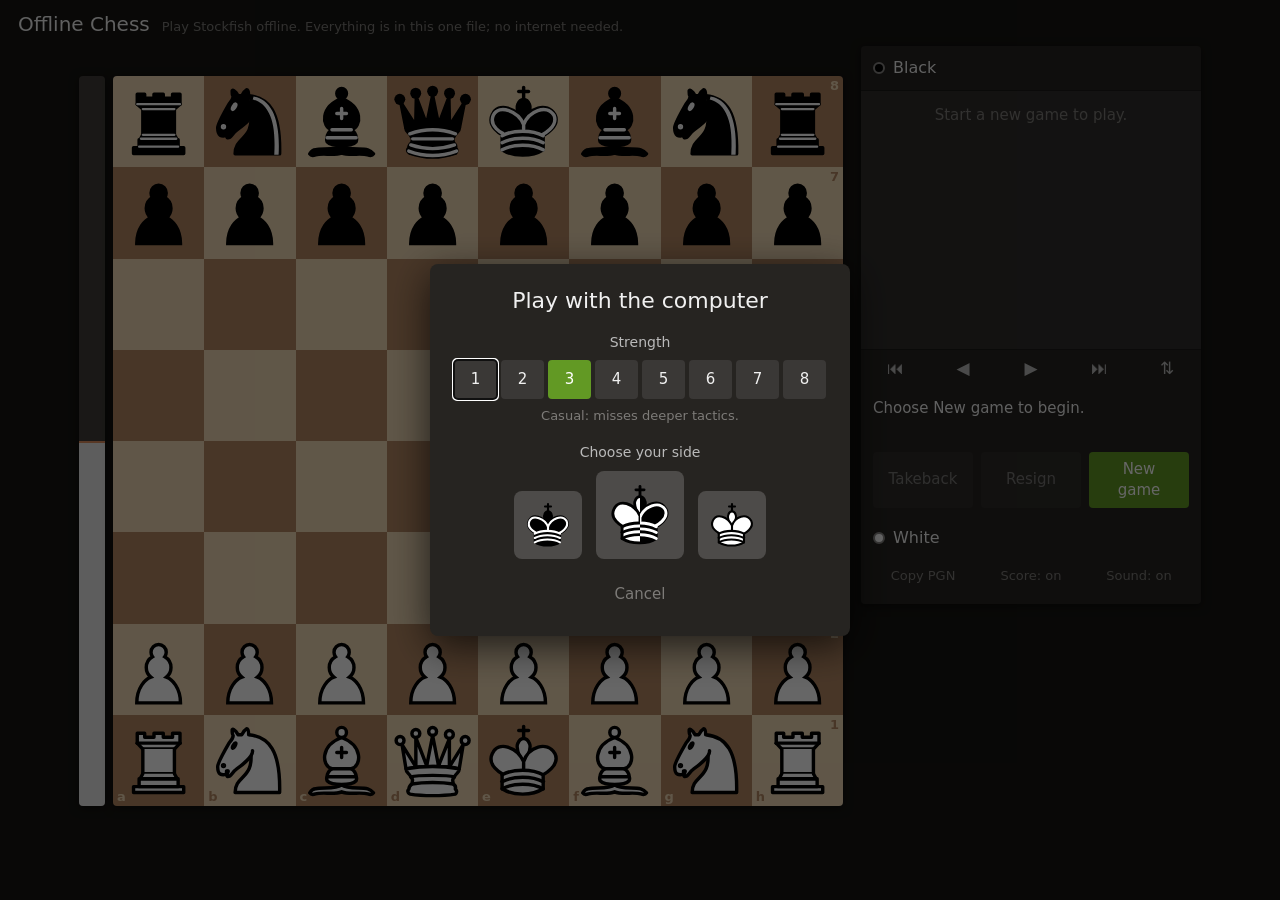
==== commit 38d61faa: "Chess: embed Stockfish, add evaluation bar, score and captured pieces Stockfish 19 lite (WebAssembly" ====
--- a/chess/chess.html
+++ b/chess/chess.html
@@ -44,15 +44,78 @@
 }
 
 /* ---- board ---- */
+#board-col {
+  width: min(calc(100vh - 136px), calc(100vw - 420px));
+  min-width: 320px;
+}
+@media (max-width: 760px) {
+  #board-col { width: calc(100vw - 36px); }
+}
+#board-row { display: flex; gap: 8px; align-items: stretch; }
 #board-wrap {
   position: relative;
-  width: min(calc(100vh - 70px), calc(100vw - 400px));
-  min-width: 300px;
+  flex: 1;
   aspect-ratio: 1;
 }
-@media (max-width: 760px) {
-  #board-wrap { width: calc(100vw - 36px); }
-}
+body.no-eval #evalbar { display: none; }
+
+/* Evaluation bar: the light part is White's share of the winning chances. */
+#evalbar {
+  position: relative;
+  flex: none;
+  width: 26px;
+  border-radius: 4px;
+  overflow: hidden;
+  background: #403d39;
+  box-shadow: 0 2px 10px rgba(0, 0, 0, 0.5);
+}
+#evalbar::after {              /* the half-way mark */
+  content: "";
+  position: absolute;
+  left: 0;
+  right: 0;
+  top: 50%;
+  border-top: 2px solid rgba(214, 79, 0, 0.6);
+}
+#evalfill {
+  position: absolute;
+  left: 0;
+  right: 0;
+  bottom: 0;
+  height: 50%;
+  background: #e9e9e9;
+  transition: height 0.5s ease;
+}
+#evalbar.flipped #evalfill { bottom: auto; top: 0; }
+#evalnum {
+  position: absolute;
+  left: 0;
+  right: 0;
+  z-index: 1;
+  padding: 4px 0;
+  text-align: center;
+  font-size: 10px;
+  font-weight: 700;
+}
+#evalnum.at-bottom { bottom: 0; }
+#evalnum.at-top { top: 0; }
+#evalnum.on-light { color: #333; }
+#evalnum.on-dark { color: #ddd; }
+
+/* Captured pieces, shown beside the board for the side that took them. */
+.tray {
+  display: flex;
+  align-items: center;
+  height: 30px;
+  padding-left: 34px;
+  color: var(--text);
+  font-size: 14px;
+}
+body.no-eval .tray { padding-left: 0; }
+.tray svg { width: 28px; height: 28px; margin-left: -11px; flex: none; }
+.tray svg:first-child { margin-left: -4px; }
+.tray svg.gap { margin-left: -2px; }
+.tray .plus { margin-left: 6px; }
 #board {
   display: grid;
   grid-template-columns: repeat(8, 1fr);
@@ -172,10 +235,6 @@
 .player .dot.black { background: #000; }
 .player.turn .dot { border-color: var(--accent); box-shadow: 0 0 0 2px rgba(98, 153, 36, 0.35); }
 .player .name { font-size: 16px; }
-.player .captured { display: flex; align-items: center; margin-left: auto; color: var(--text); font-size: 13px; }
-.player .captured svg { width: 20px; height: 20px; margin-left: -7px; }
-.player .captured svg:first-child { margin-left: 0; }
-.player .captured .plus { margin-left: 4px; }
 
 #moves {
   display: grid;
@@ -207,6 +266,8 @@
 #nav button:hover { background: var(--panel-2); color: var(--bright); }
 
 #status { padding: 10px 12px 2px; min-height: 34px; color: var(--bright); }
+#score { padding: 0 12px 2px; min-height: 22px; color: var(--text); font-size: 14px; }
+#score b { color: var(--bright); font-weight: 600; }
 #actions, #extras { display: flex; gap: 8px; padding: 8px 12px; }
 #extras { padding-top: 0; padding-bottom: 12px; }
 button {
@@ -451,15 +512,22 @@
 
 <header>
   <h1>Offline Chess</h1>
-  <span>Play the computer. Everything is in this one file; no internet needed.</span>
+  <span>Play Stockfish offline. Everything is in this one file; no internet needed.</span>
 </header>
 <main>
-  <div id="board-wrap">
-    <div id="board"></div>
-    <div id="promo" hidden></div>
+  <div id="board-col">
+    <div class="tray" id="tray-top"></div>
+    <div id="board-row">
+      <div id="evalbar" title="Evaluation: who is ahead"><div id="evalfill"></div><div id="evalnum"></div></div>
+      <div id="board-wrap">
+        <div id="board"></div>
+        <div id="promo" hidden></div>
+      </div>
+    </div>
+    <div class="tray" id="tray-bottom"></div>
   </div>
   <aside id="panel">
-    <div class="player" id="player-top"><span class="dot"></span><span class="name"></span><span class="captured"></span></div>
+    <div class="player" id="player-top"><span class="dot"></span><span class="name"></span></div>
     <div id="moves"></div>
     <div id="nav">
       <button id="nav-first" title="First move (Up arrow)">&#x23EE;&#xFE0E;</button>
@@ -469,14 +537,16 @@
       <button id="nav-flip" title="Flip board (F)">&#x21C5;</button>
     </div>
     <div id="status"></div>
+    <div id="score"></div>
     <div id="actions">
       <button id="btn-takeback">Takeback</button>
       <button id="btn-resign">Resign</button>
       <button id="btn-new">New game</button>
     </div>
-    <div class="player" id="player-bottom"><span class="dot"></span><span class="name"></span><span class="captured"></span></div>
+    <div class="player" id="player-bottom"><span class="dot"></span><span class="name"></span></div>
     <div id="extras">
       <button id="btn-pgn">Copy PGN</button>
+      <button id="btn-eval">Score: on</button>
       <button id="btn-sound">Sound: on</button>
     </div>
   </aside>
@@ -496,6 +566,24 @@
   <button class="close" id="setup-close">Cancel</button>
 </dialog>
 
+<!--
+  Stockfish (GPLv3), embedded so the game needs no network.
+  Stockfish.js 19 lite, single-threaded: https://github.com/nmrugg/stockfish.js
+  Stockfish: https://github.com/official-stockfish/Stockfish
+-->
+<script id="sf-wasm" type="text/plain">AGFzbQEAAAAB+gM+YAF/AX9gAX8AYAJ/fwF/YAJ/fwBgA39/fwF/YAZ/f39/f38Bf2AFf39/f38Bf2AEf39/fwF/YAN/f38AYAR/f39/AGAFf39/f38AYAh/f39/f39/fwF/YAZ/f39/f38AYAd/f39/f39/AX9gAABgB39/f39/f38AYAV/f39/fgF/YAV/fn5+fgBgA39+fwF+YAV/f35/fwBgAXwBfGAFf39/f3wBf2AHf39/f39+fgF/YAABf2AEf35+fwBgCn9/f39/f39/f38AYAZ/f39/fn4Bf2ADf35/AX9gAn98AX9gAn98AGADf39+AGAIf39/f39/f38AYAx/f39/f39/f39/f38Bf2ABfgBgAn9/AX5gD39/f39/f39/f39/f39/fwBgC39/f39/f39/f39/AX9gB398f39/f38Bf2AEf35/fwF/YAJ/fgBgBH5+fn4Bf2ACfn8Bf2AJf35/f39/f39/AGADfn9/AX9gAX8BfGAFf39/fn8AYAJ+fgF8YAN/f34BfmACf34Bf2AAAX5gA39/fwF8YAN/f38BfWACfn4BfWACfH8BfGADfn5+AX9gCH9/f39/f35+AX9gBn9/f39/fAF/YAZ/f39/f34Bf2AJf39/f39/f39/AX9gBn9/f35/fwBgBH9/fn8BfmAIf398f39/[base64]/[base64]/gTJA/0E/[base64]/cD9gP1A/QD8wM5HcUClASTBJIEkQSQBI8EgQSABP8D/gP9A/[base64]/[base64]/[base64]/wFNBEAgAEH4AXFBrNDKAGohAgJ/QYTQygAoAgAiBEEBIABBA3Z0IgBxRQRAQYTQygAgACAEcjYCACACDAELIAIoAggLIQAgAiADNgIIIAAgAzYCDCADIAI2AgwgAyAANgIIDwtBHyEBIABB////B00EQCAAQSYgAEEIdmciAmt2QQFxIAJBAXRyQT5zIQELIAMgATYCHCADQgA3AhAgAUECdEG00soAaiEEAn8CQAJ/[base64]/wLAQt/[base64]/[base64]////B08NBQJAIAFBC08EQCABQfj///8HcSIDQQhqEBMhAiAIIANB+P///wdrNgIMIAggATYCCCAIIAI2AgQMAQsgCCABOgAPIAhBBGohAgsgAQRAIAIgBiAB/[base64]/[base64]/IwBBIGsiASQAIAEgASgCHDYCECABIAEpAhQ3AwggACABQQhqEHIgAUEgaiQAIAALMwACQCABECUiASAAKAIMIAAoAggiAGtBAnVJBEAgACABQQJ0aigCACIADQELEBYACyAAC9EBAQJ/IwFBAkYEQCMCIwIoAgBBCGs2AgAjAigCACIBKAIAIQAgASgCBCEBCwJ/[base64]/Rw0BIAAoAgBBDGsoAgAgAGpBARBKCwsjAUUgBkECRnIEQCACEIcBQQIjAUEBRg0CGgsLIwFFBEAgBEEQaiQACw8LIQEjAigCACABNgIAIwIjAigCAEEEajYCACMCKAIAIgEgADYCACABIAI2AgQgASADNgIIIAEgBDYCDCABIAU2AhAjAiMCKAIAQRRqNgIAC/QBAQN/IwFBAkYEQCMCIwIoAgBBCGs2AgAjAigCACIBKAIAIQAgASgCBCEBCwJ/[base64]/[base64]/IAEQOCICIAAoAghB/////wdxQQFrQQogACwACyIFQQBIIgMbIgRNBEAgACgCACAAIAMbIQMgAgRAIAMgASAC/AoAAAsCQCAALAALQQBIBEAgACACNgIEDAELIAAgAkH/[base64]/[base64]////8HcUEBa0EBIAAsAAsiBUEASCIDGyIETQRAIAAoAgAgACADGyEDIAJBAnQiBARAIAMgASAE/AoAAAsCQCAALAALQQBIBEAgACACNgIEDAELIAAgAkH/AHE6AAsLIAMgAkECdGpBADYCAAwBCyAAIAQgAiAEayAAKAIEIAUgAxsiAEEAIAAgAiABELECCwsfACAAIAIQmQEhACACQQFqIgIEQCAAIAEgAvwKAAALCyAAIAAgASAAKAIYRXIiATYCECAAKAIUIAFxBEAQKgALC80KAgV/CX4jAEHgAGsiBSQAIARC////////P4MhCiACIASFQoCAgICAgICAgH+DIQsgAkL///////8/gyIMQiCIIQ8gBEIwiKdB//8BcSEHAkACQCACQjCIp0H//wFxIglB//8Ba0GCgH5PBEAgB0H//wFrQYGAfksNAQsgAVAgAkL///////////8AgyINQoCAgICAgMD//wBUIA1CgICAgICAwP//AFEbRQRAIAJCgICAgICAIIQhCwwCCyADUCAEQv///////////wCDIgJCgICAgICAwP//AFQgAkKAgICAgIDA//8AURtFBEAgBEKAgICAgIAghCELIAMhAQwCCyABIA1CgICAgICAwP//AIWEUARAIAIgA4RQBEBCgICAgICA4P//ACELQgAhAQwDCyALQoCAgICAgMD//wCEIQtCACEBDAILIAMgAkKAgICAgIDA//8AhYRQBEAgASANhEIAIQFQBEBCgICAgICA4P//ACELDAMLIAtCgICAgICAwP//AIQhCwwCCyABIA2EUARAQgAhAQwCCyACIAOEUARAQgAhAQwCCyANQv///////z9YBEAgBUHQAGogASAMIAEgDCAMUCIGG3lCwABCACAGG3ynIgZBD2sQNUEQIAZrIQYgBSkDWCIMQiCIIQ8gBSkDUCEBCyACQv///////z9WDQAgBUFAayADIAogAyAKIApQIggbeULAAEIAIAgbfKciCEEPaxA1IAYgCGtBEGohBiAFKQNIIQogBSkDQCEDCyAHIAlqIAZqQf//AGshBgJAIApCD4YiDkIgiEKAgICACIQiAiABQiCIIgR+IhAgA0IPhiIRQiCIIgogD0KAgASEIg1+fCIPIBBUrSAPIANCMYggDoRC/////w+DIgMgDEL/////D4MiDH58Ig4gD1StfCACIA1+fCAOIA4gEUKAgP7/D4MiDyAMfiIRIAQgCn58IhAgEVStIBAgECADIAFC/////[base64]/iCADQgGGIARCP4iEIQMgBEIBhiACQj+IhCEEIAFCAYYhASACQgGGhCECCyAGQf//AU4EQCALQoCAgICAgMD//wCEIQtCACEBDAELAn4gBkEATARAQQEgBmsiB0H/AE0EQCAFQTBqIAEgAiAGQf8AaiIGEDUgBUEgaiAEIAMgBhA1IAVBEGogASACIAcQdSAFIAQgAyAHEHUgBSkDMCAFKQM4hEIAUq0gBSkDICAFKQMQhIQhASAFKQMoIAUpAxiEIQIgBSkDACEEIAUpAwgMAgtCACEBDAILIANC////////P4MgBq1CMIaECyALhCELIAFQIAJCAFkgAkKAgICAgICAgIB/[base64]/MFAQh/IwFBAkYEQCMCIwIoAgBBFGs2AgAjAigCACIGKAIAIQAgBigCCCECIAYoAgwhAyAGKAIQIQUgBigCBCEBCwJ/IwFBAkYEQCMCIwIoAgBBBGs2AgAjAigCACgCACEJCyMBRQRAIwBBkAFrIgUkACAAIAAoAgRBAWo2AgRBtJqJASgCAEGwmokBKAIAIgJrIgNBAnUiByABTSEECwJAIwFFBEAgBAR/AkAgByABQQFqIgRJBEBBuJqJASgCACACayICQQJ1IARPBEAgBCAHaxCrAgwCCyAEQYCAgIAETw0EIAVBADoAiAEgBf0MAAAAAAAAAAAAAAAAAAAAAP0LAwAgBSAFQRBqIgZB/////wMgAkEBdSIIIAQgBCAISRsgAkH8////[base64]/////[base64]/wBxOgALIAAhAgsgASACakEAOgAAC80pAQt/[base64]/[base64]/IQYgAEG/f0sNACAAQQtqIgFBeHEhBkGI0MoAKAIAIgdFDQBBHyEIQQAgBmshAyAAQfT//[base64]/[base64]/[base64]/[base64]/IAJB/wFNBEAgAkH4AXFBrNDKAGohAAJ/QYTQygAoAgAiAUEBIAJBA3Z0IgJxRQRAQYTQygAgASACcjYCACAADAELIAAoAggLIQEgACADNgIIIAEgAzYCDEEMIQJBCAwBC0EfIQAgAkH///[base64]/wFNBEAgBCgCCCIBIAJGBEBBhNDKAEGE0MoAKAIAQX4gAEEDdndxNgIADAILIAEgAjYCDCACIAE2AggMAQsgBCgCGCEGAkAgAiAERwRAIAQoAggiACACNgIMIAIgADYCCAwBCwJAIAQoAhQiAAR/[base64]/AU0EQCAHQfgBcUGs0MoAaiEAAn9BhNDKACgCACIBQQEgB0EDdnQiAnFFBEBBhNDKACABIAJyNgIAIAAMAQsgACgCCAshASAAIAM2AgggASADNgIMIAMgADYCDCADIAE2AggMAQtBHyECIAdB////[base64]/AU0EQCADQfgBcUGs0MoAaiEAAn9BhNDKACgCACIBQQEgA0EDdnQiAnFFBEBBhNDKACABIAJyNgIAIAAMAQsgACgCCAshASAAIAQ2AgggASAENgIMIAQgADYCDCAEIAE2AggMAQtBHyEAIANB////[base64]/QwAAAAAAAAAAAAAAAAAAAAA/[base64]/[base64]/[base64]/[base64]/////D4MiAyABQv////8PgyIBfiIFQiCIIAMgBH58IgNCIIh8IAEgAn4gA0L/////D4N8IgFCIIh8NwMIIAAgBUL/////D4MgAUIghoQ3AwAL0wIBBH9BpJqJAS0AAARAQaCaiQEoAgAPCyMAQSBrIgEkAAJAAkADQCABQQhqIgIgAEECdGogAEG74wBB9r7KAEEBIAB0Qf////[base64]/[base64]/[base64]/[base64]/[base64]/[base64]/wBxIgBBACAAIAIgARClAQ8LIAAgAjoACyACBEAgACABIAL8CgAACyAAIAJqQQA6AAALSAECfyABEDgiA0ENahATIgJBADYCCCACIAM2AgQgAiADNgIAIAJBDGohAiADQQFqIgMEQCACIAEgA/[base64]/[base64]/An5CASABrYYiCiAAKALgBCIFIAAgAUHA/wNxQQZ2IghBP3EiA2otAABBB3FBA3RqKQN4g0IAUgRAQQEPCyABQT9xIQJCASADrYYiCSAFIAAtAOgEIgZBAXMiBEEDdGopA1iDQgBSBEAgACkDcCAAIARBA3RqKQOAASADQQl0IAJBA3RyKQPw/YYBg4NQIAFB//8DcUH//wJLcg8LAkACQAJAAkAgAUGAgANxQQ52QQFrDgMAAQIDCyAAKQNAIAmFIQkgACkDcAJ+AkACQAJAAkAgAUEMdkEDcSIBQQFrDgMAAQIDCyACQQZ0IgEoAojUfCABKQOQ1HwgASkDgNR8IAmDfiABNQKY1HyIp0EDdGopAwAMAwsgAkEGdCIBQajU/ABqKAIAIAFBsNT8AGopAwAgAUGg1PwAaikDACAJg34gAUG41PwAajUCAIinQQN0aikDAAwCCyACQQZ0IgFBqNT8AGooAgAgAUGw1PwAaikDACABQaDU/ABqKQMAIAmDfiABQbjU/[base64]/[base64]/[base64]/[base64]/AUYiAg0DIAEtAOgEQQJ0IABqKAKogbkBIQIgC0EYaiADKAIAIAEgAEHAl7kBaiAAQYDU/[base64]/[base64]/ajYAH5Cz4Keu+/v3oIUfIUhQwtB9QEgBSAFQfUBTxshCiAEIAkgD2pB6uQAbCIFIBtBydIAbCAIQe33AGxqamohDSACLwESISggC0HcEGogACgCtJe5ASIEIEMQeCACIAstANwQIgk6ACIgCUEBRiEDCwJAAkACQCMBRQRAAn8CQAJAAkAgAgJ/AkAgAwRAIAsvAeAQIQMgCyALKALkECACKAIMIAEoAuAEKAI0IggQmQMiBDYC5BAgKA0BIAstAPEQDAILQYL6ASEEIAtBgvoBNgLkEEEAIQMgC0EAOwHgECAoRQ0CC0EBIR4gAi0AIQtBAXE6ACEgA0H//[base64]//[base64]//[base64]/ajYAH5Cz4Keu+/[base64]/[base64]//8DcUVyRQ0AIBZBkvYBSg0AIAxBAnQiA0EoTyEJIAxBKCADIAkbIAItACJBAXNBFGxB/[base64]/IUQgA0HAADoAPCADKQNAIESFCyFEQeD9/wApAwAhRSADQQA6ALgBIANBADYCOCADIEQgRYU3A0AgASABLQDoBEEBczoA6AQgARDGASABKALgBEEANgK8ASACQcEAOwEQIAAoAoiAuQEhAyACIABBgIA5ajYCCCACIAM2AgQgAkEsaiEKQQAgEmshD0EBIBJrIRsgCSASa0GAAm0iA0EASiEJIAwgDEH/[base64]//[base64]//8DcSIFRSIODQMgBSAoRiIFDQEgASAVEEBFIgUNASAAIAEgFSALQYASaiIFIAIQ/[base64]/4BQQFrNgLA0/[base64]/YBa0Hbk3xJDQAgBCASQawDaiIDSA0AIARBk/[base64]/IAEoAuAEKQNIQgBSBEBBCCAIQf//A3FFDQEaQQdBCCABIAgQSRsMAQsgCEH//wNxBH8gASAIEElBAXMFQQELQQ1BACAMQQBMG2oLNgJIIA0gDUEfdSIDcyADayIDQeCNDG4iDUG6f0H2ACAZG2ohNSANQQJBmgEgGRtqITZBAEHyCCAGGyE3QaRyQdB5IAYbIThBuQUgA0HGzQFuayE5QbofQd8mIAhB//8DcSIsG0EAIAYbITpBfUF9QQAgBCASThsgBhshDyACQSxqIS0gAEGAgDlqITsgAEHAl7kBaiE8ICZFIT0gAEGoj7kBaiEyICVBEXQgAGohMyAFRSIDIARBk/YBa0Hbk3xJIgVyIT4gCygC7BAhNEEAIRtBACEKQQAhFUEAIRMgASExIAAhP0H/hX4hCQsCfwNAIBwgEyMBGyEcAkACQAJAIwFFBEADQCALQRhqEE8iDUH//wNxIh9FIgMNAiAfIChGDQAgASANEEBFDQALQQEhISACIBxBAWoiEzYCHAJAAkACQAJAIA1BDnZBA3EiKUEBaw4DAQMCAAsgDUE/cSABai0AAEEARyEhDAILIA1BP3EgAWotAAANASANQYDgAHFBgOAARiEhDAELQQAhIQsgDUEGdkE/[base64]/AZtakEmQQAgAigCDCAAKAKci7kBSiIXG2ogA0obIQ4gDiAFIDVqQStBACAXG2ogAi0AIUHRAGxB/wFxayADSiIDaiEFIAxBAWohDAwDCyADIBJIBEAgDyEFDAMLIANBk/[base64]/[base64]/[base64]/[base64]//A3FGIgMNBCAcQR9LIgMNBCAhRQ0BIAsgG0EBaiIDNgL8ESALQbwRaiAbQQF0aiIFIA07AQAgAyEbDAQLIAMgEk4EQCACIAIoAiQgBUECSGo2AiRBACEFDAMLIAwgDCAMQQNrIANBk/[base64]//wNxIgQEQCABIAIgACANIBggC0H4EGogC0G8EWogDCAIQQAQ/AFBlgdBlXogCEH//[base64]//A3EiAEUNACANwUEATgRAIA1BP3EgAWotAABFDQEMBAsgDUH//wNxQYCAA0kNAwsgAEEARyADIAIoAhQiAExGDQIgAyAAayAMQQxBEiANQf//A3EbbGwiAEGAAW0iAUGAAk4hBEH3fUGAAiABIAQbQaUIbEGACG0gAEGB/[base64]/AEjAiMCKAIAQYACajYCAEEAC84JAgR/BH4jAEHwAGsiBiQAIARC////////////AIMhCQJAAkAgAVAiBSACQv///////////wCDIgpCgICAgICAwP//AH1CgICAgICAwICAf1QgClAbRQRAIANCAFIgCUKAgICAgIDA//8AfSILQoCAgICAgMCAgH9WIAtCgICAgICAwICAf1EbDQELIAUgCkKAgICAgIDA//8AVCAKQoCAgICAgMD//wBRG0UEQCACQoCAgICAgCCEIQQgASEDDAILIANQIAlCgICAgICAwP//AFQgCUKAgICAgIDA//8AURtFBEAgBEKAgICAgIAghCEEDAILIAEgCkKAgICAgIDA//8AhYRQBEBCgICAgICA4P//ACACIAEgA4UgAiAEhUKAgICAgICAgIB/hYRQIgUbIQRCACABIAUbIQMMAgsgAyAJQoCAgICAgMD//wCFhFANASABIAqEUARAIAMgCYRCAFINAiABIAODIQMgAiAEgyEEDAILIAMgCYRCAFINACABIQMgAiEEDAELIAMgASABIANUIAkgClYgCSAKURsiCBshCiAEIAIgCBsiDEL///////8/gyEJIAIgBCAIGyILQjCIp0H//wFxIQcgDEIwiKdB//8BcSIFRQRAIAZB4ABqIAogCSAKIAkgCVAiBRt5QsAAQgAgBRt8pyIFQQ9rEDUgBikDaCEJIAYpA2AhCkEQIAVrIQULIAEgAyAIGyEDIAtC////////[base64]////////8DVg0BIAZBIGogAiAEIAIgBCAEUCIHG3lCwABCACAHG4SnQQxrIgcQNSAFIAdrIQUgBikDKCEEIAYpAyAhAgwBCyAJIAp8IgIgCVStIAEgC3x8IgRCgICAgICAgAiDUA0AIAlCAYMgBEI/hiACQgGIhIQhAiAFQQFqIQUgBEIBiCEECyAMQoCAgICAgICAgH+DIQMgBUH//wFOBEAgA0KAgICAgIDA//8AhCEEQgAhAwwBC0EAIQcCQCAFQQBKBEAgBSEHDAELIAZBEGogAiAEIAVB/wBqEDUgBiACIARBASAFaxB1IAYpAwAgBikDECAGKQMYhEIAUq2EIQIgBikDCCEECyAEQj2GIAJCA4iEIQEgBEIDiEL///////8/gyAHrUIwhoQgA4QhBAJAAkAgAqdBB3EiBUEERwRAIAQgASABIAVBBEutfCIDVq18IQQMAQsgBCABIAEgAUIBg3wiA1atfCEEDAELIAVFDQELCyAAIAM3AwAgACAENwMIIAZB8ABqJAALYQEBfyAAKAIIQf////8HcSIDIAJNBEAgACADQQFrIAIgA2tBAWogACgCBCIAQQAgACACIAEQpQEPCyAAIAI2AgQgACgCACEAIAIEQCAAIAEgAvwKAAALIAAgAmpBADoAAAv2BQIIfwZ+IAFBP3EhBSABQQZ2QT9xIQMgAC0A6AQhBAJAIAFB//8DcUGAgANPBEAgAyAEQThsQQZBAiADIAVJG3IiBkH+AXEiAUcEQEF/QQEgASADSxshByAAIARBAXNBA3RqKQOAASIKIAApA2giCyAAKQNYhIMhDCALIAApA2CEIAqDIQsgBEEJdEHI/AFqIQggACkDcCAKgyENIAApA1AgCoMhDiAAKQNIIAqDIQ8gACkDQCEKA0BBACEBIAZB/wFxIglBBnQiAkGo1PwAaigCACACQbDU/ABqKQMAIAJBoNT8AGopAwAgCoN+IAJBuNT8AGo1AgCIp0EDdGopAwAgC4NCAFINAyACQYDU/[base64]/ABqNQIAiKdBA3RqKQMAIAApA2giDCAAKQNghIODQgBSDQEgAkGA1PwAaiIDKAIIIAMpAxAgAykDACALg34gAzUCGIinQQN0aikDACAMIAApA1iEgyAKg0IAUg0BIAVBA3QiAiIDIARBCXRyKQPI/[base64]///8HQfb///8HIAMgA0H2////[base64]/wBxQQJ0ai0AAEEBcUUNAEEADAMLAkACQAJ/AkACQCABLAALIgJBAE4EQEELIQVBCiEDIAJBCkYNASABIAJBAWpB/wBxOgALIAEhAwwFCyABKAIEIgIgASgCCCIEQf////8HcSIFQQFrIgNHBEAgASgCACEDDAQLIAVB9////wdPDQogBEEYdsBBAEgNAQtBFCAFIAVBFE0bQfj///8HcUEIaiEFIAMMAQsgBSADQQF0IgJLIQRB+P///wcgBSACIAQbQfj///8HcUEIaiADQfP///[base64]/IwFBAkYEQCMCIwIoAgBBLGs2AgAjAigCACIHKAIAIQAgBygCCCECIAcoAgwhAyAHKAIQIQQgBygCFCEFIAcoAhghBiAHKAIcIQggBygCICEJIAcoAiQhCiAHKAIoIQwgBygCBCEBCwJ/[base64]/[base64]/[base64]/[base64]/Bn4gACAALQDoBCIGQQFzIgQ6AOgEIAAgAUE/cSIHaiEJIAFBBnZBP3EhBQJAAn8gAUGAgANxIgJBgIABRwRAIAJBgIADRwRAQgEgB62GIQ0gACkDQCEOIAktAAAMAgsgACAEQThsIgZBBkECIAUgB0kiCBtyIgFB/[base64]/QwBAAAAAQAAAAEAAAABAAAA/a4B/[base64]/[base64]////wdJBEACQCACQQpNBEAgACACOgALIAAhAwwBCyACQfj///8HcSIEQQhqEBMhAyAAIARB+P///wdrNgIIIAAgAjYCBCAAIAM2AgALIAIEQCADIAEgAvwKAAALIAIgA2pBADoAACAADwsQFgAL9AYCEn4JfyABQf//A3FBgIABTwRAIAJBAEwPCwJ/QQAgACABQT9xIhdqLQAAQQJ0KALQngIgAmsiAkEASA0AGkEBIAAgAUEGdkE/cSIZai0AAEECdCgC0J4CIAJrIhVBAEwNABpBASEBAkAgAEGAAWoiHSAALQDoBCICQQFzIhsiHEEDdGopAwAiCyAAKQNIIhEgACkDiAEgF0EDdCIYKQPI/[base64]/[base64]/A34jAEGQBGsiBSQAAkAgAUH//wNxQYCAAU8EQCAAKALgBCkDSEIAUgRAIAAgBUEMaiIAENABIgIgAEYEQAwDCyAFQQxqIQAgAUH//wNxIQECQANAIAAvAQAgAUYNASAAQQJqIgAgAkcNAAsgAiEACyAAIAJHIQMMAgsgACAFQQxqIgAQlgIiAiAARgRADAILIAVBDGohACABQf//A3EhAQJAA0AgAC8BACABRg0BIABBAmoiACACRw0ACyACIQALIAAgAkchAwwBCyAAIAFBBnZBP3EiAmotAAAiBEUNACAALQDoBCIGIARBA3ZHDQAgAEGAAWoiByAGQQN0aikDACILQgEgAUE/cSIBrYYiCoNCAFINAAJAIARBB3EiBEEBRgRAIApC/4GAgICAgIB/g0IAUg0CIAZBCXQgAkEDdHIpA8j8ASAHIAZBAXNBA3RqKQMAgyAKgyEJIAFBeEEIIAYbIgggAmpHBH8gCUIAUgUgACABai0AAEUgCUIAUnILIQcCQCAIQQF0IAJqIAFHDQAgBkEHbCACQQN2c0H/AXFBAUcNACAAIAFqLQAADQAgByAAIAEgCGtB/wFxai0AAEVyDQIMAwsgBw0BDAILIAApA0AhCQJ+AkACQAJAAkAgBEEDaw4DAAECAwsgAkEGdCIBKAKI1HwgASkDkNR8IAEpA4DUfCAJg34gATUCmNR8iKdBA3RqKQMADAMLIAJBBnQiAUGo1PwAaigCACABQbDU/ABqKQMAIAFBoNT8AGopAwAgCYN+IAFBuNT8AGo1AgCIp0EDdGopAwAMAgsgAkEGdCIBQajU/ABqKAIAIAFBsNT8AGopAwAgAUGg1PwAaikDACAJg34gAUG41PwAajUCAIinQQN0aikDACABKAKI1HwgASkDkNR8IAEpA4DUfCAJg34gATUCmNR8iKdBA3RqKQMAhAwBCyAEQQl0IAJBA3RyKQPI/[base64]/[base64]/AXFBC3RqIglBgAhqIQogCEEgaiIGQQ9BHyAFQQFxIgwbaiESQQAhAkEAQRAgDBsgBmohBQNAIAMgAkEEdGogCiACQQV0IgZq/QAEACAKIAZBEHIiC2r9AAQA/WYiEyAGIAlq/QAEACAJIAtq/QAEAP1mIhT9ngEgEyAU/Z8B/Q0BAwUHCQsNDxETFRcZGx0fQQH9bSIT/QsEACADIAJBAXIiBkEEdGogCiAGQQV0IgZq/QAEACAKIAZBEHIiC2r9AAQA/WYiFCAGIAlq/QAEACAJIAtq/QAEAP1mIhX9ngEgFCAV/Z8B/Q0BAwUHCQsNDxETFRcZGx0fQQH9bSIU/QsEACAFIBMgFP2GASITIBP9Zf0MAAAAAAAAAAAAAAAAAAAAAP0j/WRBf3M6AAAgAkECaiECIAUgEkcgBUEBaiEFDQALQQAhBSAEIQIgByEDIAwNAAsgASAOQcCUAmxqQYDQ4QBqIAhBQGsgCEEgahCCAyEBIAAgECAPa0EgbTYCACAAIAFBEG02AgQkAAvjAgEBfyABQb+EPU0EQCABQY/OAE0EQCABQeMATQRAIAFBCU0EQCAAIAFBMHI6AAAgAEEBag8LIAAgAUEBdC8BsL9KOwAAIABBAmoPCyABQecHTQRAIAAgAUH//wNxQeQAbiICQTByOgAAIAAgAkGcf2wgAWpB//8DcUEBdC8BsL9KOwABIABBA2oPCyAAIAEQ1QEPCyABQZ+NBk0EQCAAIAFBkM4AbiICQTByOgAAIABBAWogAkHwsX9sIAFqENUBDwsgACABENQBDwsgAUH/wdcvTQRAIAFB/6ziBE0EQCAAIAFBwIQ9biICQTBqOgAAIABBAWogAkHA+0JsIAFqENQBDwsgACABEK4BDwsgAUGAwtcvbiECIAFB/5Pr3ANNBEAgACACQTByOgAAIABBAWogAkGAvqhQbCABahCuAQ8LIAAgAkEBdC8BsL9KOwAAIABBAmogAkGAvqhQbCABahCuAQudGgIXfwd+QeD9/wApAwAgACgC4AQiBSkDQCACIAX9AAMw/QsDMCACIAX9AAMg/QsDICACIAX9AAMQ/QsDECACIAX9AAMA/QsDACACIAAoAuAENgJQIAAgAjYC4AQgACAAKALkBEEBajYC5AQgAiAC/V0CNP0MAQAAAAEAAAABAAAAAQAAAP2uAf1bAjQAIAQgACkDSCAAKQOAAYM3A5ADIAQgACkDSCAAKQOIAYM3A5gDIAFBP3EhBSAAQUBrIRIgAEGAAWohDYUhHCAALQDoBCIPQQFzIRYgACABQcD/A3FBBnYiF0E/cSIQaiIULQAAIQkCQAJ/AkACQAJ/AkACfwJAIAHBIhpBgIB/TgRAIAAgBWoiES0AACEGIARBwAA6AAQgBCAFOgACIAQgEDoAASAEIAk6AAAgAUH//[base64]/wFxIhtqIBM6AAAgAEIBIBWthiIhIAApA2CEIiI3A2AgACAeICCEICKENwNAIBggHSAfhCAhhDcDACALIBNB/AFxQQJ0aiILIAsoAgBBAWo2AgAgDiAZQQJqNgIAIAIgDGoiAiAGQQl0QaC8/[base64]/AXEiBkEJdCAIQQN0akGgvP8AaiEHQQgMAQsgAiAWQQJ0aiIKIAooAiggBkECdCgC0J4CazYCKCACIBZBA3RqIgogCikDGCAGQQl0IAVBA3RyIgopA6C8f4U3AxggCEEDSwRAIAYhCiAFIgghEQwCCyAKQaC8/wBqIQcgBiEKIAUiCCERQRALIQsgAiALaiILIAspAwAgBykDAIU3AwALIAQgEToAAyAEIAo6AAUgBkEJdEGgvP8AaiIHIAhBA3RqKQMAIR0gByAAIAZBAnRqKAKQAUEDdGpBeEEAIBpB//9+ShtqQUBrKQMAIR4gAkEANgI0IAIgHiACKQMAhTcDACAcIB2FIRxBAAwBCyAEQcAAOgADQQALIREgBSEICyAJQQl0QaC8/wBqIgYgBUEDdGoiBykDACAGIBBBA3RqIgspAwCFIh0gHIUhHCACLQA8IhNBwABHBEAgE0EHcUEDdCkDoPx/IR4gAkHAADoAPCAcIB6FIRwLIAFBgIADcSETIAIoAjAiDEEDdEHg/P8AaikDACEeIAIgDCAAQdABaiIVIAVBAnRqKAIAIBUgEEECdGooAgByQX9zcSIMNgIwIAxBA3RB4Pz/AGopAwAgHCAehYUhHAJAIAlBB3EiDEEBRgRAAkAgCCAQc0H/[base64]/IByFIRwMAQsgE0GAgAFHDQAgBCAIOgAEIARBwAA6AAIgBCABQQx2QQNxIhUgD0EDdCIXckECaiIMOgAGIAxB/wFxIg5BCXRBoLz/[base64]/SA0AIApB/[base64]/[base64]/ABqKQMAIB2DfiABQbjU/[base64]/[base64]/hSEfICMgHUIHhoNCgICAgICAgID/[base64]///////8AgyEcIAcpA0ghIiAHKQNwIR0CQAJ/IActAOgEIgZFBEAgICAcICIgBykDgAEiIYMiH0IIhoMiHEIIhoNCgICA+A+DIR4gCUEMaiECIBxCAFIEQANAIAIgHHqnIgFBCGtB/wFxQQZ0IAFyOwEAIAJBAmohAiAcQgF9IByDIhxCAFINAAsLIB5CAFIEQANAIAIgHnqnIgFBEGtB/wFxQQZ0IAFyOwEAIAJBAmohAiAeQgF9IB6DIh5CAFINAAsLAkAgH0KAgICAgIDA/wCDIhxQDQAgHEIIhiAggyIcUA0AA0AgAiAceqciAUEIa0H/[base64]/[base64]/ABqKQMAICSDfiABQbjU/[base64]/[base64]/[base64]/[base64]/fv37//AIMgHEIJhkKA/Pv379+//36DhAwBCyAHKQOIASAigyIcQgmIQv/+/fv3798/gyAcQgeIQv79+/fv37//[base64]/[base64]/[base64]/[base64]/[base64]/cSIDai0AACEGIBMgDkEGdkE/cWotAAAhAgJ/[base64]/wFxQQZ0IAFqQYBAa/0Q/QwAUABAADAAIAAAAAAAAAAA/Y4B/[base64]/Pv379+//wCDIRwgICAiQgmIg0KA/v379+/[base64]/ABqKQMAIAFBoNT8AGopAwAgH4N+IAFBuNT8AGo1AgCIp0EDdGopAwAgIIMiHEIAUgRAA0AgAiABIBx6p3I7AQAgAkECaiECIBxCAX0gHIMiHEIAUg0ACwsgHUIAUg0ACwsgBSkDaCAhgyIdQgBSBEAgBSkDQCEfA0AgHXogHUIBfSAdgyEdp0EGdCIBQajU/[base64]/AXFBBnQgAWpBgEBr/RD9DABQAEAAMAAgAAAAAAAAAAD9jgH9WwEAACACQQhqIQIgHEIBfSAcgyIcQgBSDQALCyAdUA0AA0AgAiAdeqciAUEIa0H/AXFBBnQgAWpBgOABajsBACACQQJqIQIgHUIBfSAdgyIdQgBSDQALCyAjICJCB4aDQoD+/fv3798/gyEcICMgIkIJhoNCgPz79+/fv/8AgyIdQgBSBEADQCACIB16pyIBQQlrQf8BcUEGdCABcjsBACACQQJqIQIgHUIBfSAdgyIdQgBSDQALCyAcQgBSBEADQCACIBx6pyIBQQdrQf8BcUEGdCABcjsBACACQQJqIQIgHEIBfSAcgyIcQgBSDQALCwJAIAUoAuAELQA8IgFBwABGDQAgAUEDdCkDyIACICJC////////v4B/[base64]/[base64]/ABqKQMAIB+DfiABQbjU/[base64]/[base64]/[base64]/[base64]/[base64]/[base64]/[base64]/Rg0AA0BB4JuJASgCACICQQFGDQALIAINAEHgm4kBQQE2AgBB4JuJAUF/[base64]/[base64]/IwFBAkYEQCMCIwIoAgBBBGs2AgAjAigCACgCACEDCyMBRQRAIAEQOCECCyMBRSADRXIEQCAAIAEgAhAVGkEAIwFBAUYNARoLDwshAyMCKAIAIAM2AgAjAiMCKAIAQQRqNgIAIwIoAgAiAyAANgIAIAMgATYCBCADIAI2AggjAiMCKAIAQQxqNgIAC/8DAQV/IwFBAkYEQCMCIwIoAgBBHGs2AgAjAigCACIEKAIAIQAgBCgCCCECIAQoAgwhAyAEKAIQIQUgBCgCFCEGIAQoAhghByAEKAIEIQELAn8jAUECRgRAIwIjAigCAEEEazYCACMCKAIAKAIAIQgLIwFFBEAjACIFQRBrIgYkACAGIAM2AgxBpM/KACgCACEDIAEEQEGkz8oAQcioiQEgASABQX9GIgUbNgIACyAGQX8gAyADQcioiQFGGzYCCCAGKAIMIQMjAEEQayIBJAAgASADNgIMIAEgAzYCCEF/[base64]/KAEHIqIkBIAAgAEF/Rhs2AgALCyAGQRBqJAAgBw8LAAshBCMCKAIAIAQ2AgAjAiMCKAIAQQRqNgIAIwIoAgAiBCAANgIAIAQgATYCBCAEIAI2AgggBCADNgIMIAQgBTYCECAEIAY2AhQgBCAHNgIYIwIjAigCAEEcajYCAEEAC88BAgR+An8jAEEQayIGJAAgAb0iBUL/////////B4MhAiAAAn4gBUI0iEL/D4MiA0IAUgRAIANC/w9SBEAgAkIEiCEEIANCgPgAfCEDIAJCPIYMAgsgAkIEiCEEQv//ASEDIAJCPIYMAQsgAlAEQEIAIQNCAAwBCyAGIAJCACACeaciB0ExahA1IAYpAwhCgICAgICAwACFIQRBjPgAIAdrrSEDIAYpAwALNwMAIAAgBUKAgICAgICAgIB/[base64]/[base64]/[base64]/[base64]/[base64]/kEAQl/[base64]/IwBBEGsiByQAAkACQCABIAJGDQAgACgCCCIGQf////8HcUEBayEFIAAoAgQiBCAALAALIgMgA0EASCIIGyEDIAIgAWshAiAAKAIAIgkgACAIGyIKIAFNIAEgAyAKakEBaklxRQRAIAIgA2ohBAJAIAIgBUEKIAgbIgUgA2tNBEAgCSAAIAZBAEgbIQUMAQsgBEH3////B08NA0H4////ByAEIAVBAXQiBiAEIAZLG0H4////B3FBCGogBUHz////[base64]/wBxOgALDAELIAJB9////wdPDQECfyACQQpNBEAgByACOgAPIAdBBGohAyAGQRh2IgYMAQsgAkH4////B3EiBEEIahATIQMgByAEQfj///8HazYCDCAHIAI2AgggByADNgIEIAAoAggiBEEYdiEGIARB/////wdxQQFrIQUgACgCBCEEIAAtAAsLIQggAgRAIAMgASAC/AoAAAsgAiADakEAOgAAIAcoAgQiCyAHQQRqIAcsAA8iCUEASCIBGyEKAkAgBygCCCAJIAEbIgEgBUEKIAjAIgNBAEgiAhsgBCAIQf8BcSACGyICa0sEQCABIAJqIgNB9////wdPDQNB+P///wcgA0EKIAUgBsBBAE4bIgRBAXQiBSADIAVLG0H4////B3FBCGogBEHz////[base64]/AHE6AAsLIAEgA2pBADoAAAsgCUEATg0AIAcoAgwaIAsQFAsgB0EQaiQADwsQFgALDAAgAEGChoAgNgAAC5UFAQd/IwFBAkYEQCMCIwIoAgBBLGs2AgAjAigCACIGKAIAIQAgBigCCCECIAYoAgwhAyAGKAIQIQQgBigCFCEFIAYoAhghByAGKAIcIQggBigCICEJIAYoAiQhCiAGKAIoIQsgBigCBCEBCwJ/[base64]/IwFBAkYEQCMCIwIoAgBBEGs2AgAjAigCACIEKAIAIQAgBCgCBCEBIAQoAgghAiAEKAIMIQQLAn8jAUECRgRAIwIjAigCAEEEazYCACMCKAIAKAIAIQULIwFFBEAjAEEQayIEJAAgBCADNgIMQaTPygAoAgAhAyABBEBBpM/KAEHIqIkBIAEgAUF/Rhs2AgALIARBfyADIANByKiJAUYbNgIIIAQoAgwhAQsjAUUgBUVyBEAgAEEeIAIgARC7AUEAIwFBAUYNARohAQsjAUUEQCAEKAIIIgAEQEGkz8oAKAIAGiAABEBBpM/KAEHIqIkBIAAgAEF/Rhs2AgALCyAEQRBqJAAgAQ8LAAshAyMCKAIAIAM2AgAjAiMCKAIAQQRqNgIAIwIoAgAiAyAANgIAIAMgATYCBCADIAI2AgggAyAENgIMIwIjAigCAEEQajYCAEEAC4wFAQd/IwFBAkYEQCMCIwIoAgBBLGs2AgAjAigCACIGKAIAIQAgBigCCCECIAYoAgwhAyAGKAIQIQQgBigCFCEFIAYoAhghByAGKAIcIQggBigCICEJIAYoAiQhCiAGKAIoIQsgBigCBCEBCwJ/[base64]/[base64]/[base64]/IwFBAkYEQCMCIwIoAgBBCGs2AgAjAigCACIBKAIAIQAgASgCBCEBCwJ/[base64]/[base64]/[base64]/[base64]/[base64]/[base64]/[base64]/[base64]/[base64]/[base64]/[base64]/AX4jAEEwayIIJAACQAJAAkAgAg4DAgIAAQsgACgCDCABQTxrKAIASCAAKAIIIgIgAUFAaigCACIDSCACIANGG0EBRw0BIAggACgCKDYCKCAIIAApAyA3AyAgCCAA/QADEP0LAxAgCCAA/[base64]/QsDECACIAj9AAMA/[base64]/QsDECADIAX9AAMA/[base64]/[base64]/QsDECAAIAX9AAMA/[base64]/QsDECAAIAT9AAMA/[base64]/IAAEQANAIAAoAgAQbiAAKAIEIAAQFCIADQALCwuuAQEDfyACIAAoAghB/////[base64]/IwFBAkYEQCMCIwIoAgBBBGs2AgAjAigCACgCACEFCyMBRQRAQX8hAyAAQX9GIQILAkAjAQR/[base64]/[base64]////wdJBEACQCABQQpNBEAgBSABOgATIAVBCGohAwwBCyABQfj///8HcSICQQhqEBMhAyAFIAJB+P///[base64]/An5BASEEAkAgAEIAUiABQv///////////wCDIgVCgICAgICAwP//AFYgBUKAgICAgIDA//8AURsNACACQgBSIANC////////////AIMiBkKAgICAgIDA//8AViAGQoCAgICAgMD//wBRGw0AIAAgAoQgBSAGhIRQBEBBAA8LIAEgA4NCAFkEQCAAIAJUIAEgA1MgASADURsEQEF/DwsgACAChSABIAOFhEIAUg8LIAAgAlYgASADVSABIANRGwRAQX8PCyAAIAKFIAEgA4WEQgBSIQQLIAQLggQBBX8CQAJ/[base64]/AkACQCACpyIGQf//A3EiBCABKAIEIAE1AgAiCiACQv////8Pg35CIIggAkIgiCAKfnxCIIinQQV0aiIDLwEARg0AIANBCmohBSAEIAMvAQpGBEAgBSEDDAELIANBFGohBCADLwEUIAZB//[base64]/IAC9IgJCNIinQf8PcSIDQbIITQR8IANB/QdNBEAgAEQAAAAAAAAAAKIPCwJ8IACZIgBEAAAAAAAAMEOgRAAAAAAAADDDoCAAoSIBRAAAAAAAAOA/ZARAIAAgAaBEAAAAAAAA8L+gDAELIAAgAaAiAEQAAAAAAADwP6AgACABRAAAAAAAAOC/ZRsLIgCaIAAgAkIAUxsFIAALCyABAX8gAARAA0AgACgCABB6IAAoAgQgABAUIgANAAsLC5n8AQMJfwJ7A34jAUECRgRAIwIjAigCAEEMazYCACMCKAIAIgIoAgAhACACKAIEIQEgAigCCCECCwJ/IwFBAkYEQCMCIwIoAgBBBGs2AgAjAigCACgCACEICyMBRQRAA0AgBUEBdCAAaiIC/Qz7//v/+//7//v/+//7//v//QsEcCAC/Qz7//v/+//7//v/+//7//v//QsEYCAC/Qz7//v/+//7//v/+//7//v//QsEUCAC/Qz7//v/+//7//v/+//7//v//QsEQCAC/Qz7//v/+//7//v/+//7//v//QsEMCAC/Qz7//v/+//7//v/+//7//v//QsEICAC/Qz7//v/+//7//v/+//7//v//QsEECAC/Qz7//v/+//7//v/+//7//v//QsEACAFQUBrIgVBgIAERw0ACyAAQYCACGohAkEAIQUDQCACIAVBAXRqIgH9DPv/+//7//v/+//7//v/+//9CwRwIAH9DPv/+//7//v/+//7//v/+//9CwRgIAH9DPv/+//7//v/+//7//v/+//9CwRQIAH9DPv/+//7//v/+//7//v/+//9CwRAIAH9DPv/+//7//v/+//7//v/+//9CwQwIAH9DPv/+//7//v/+//7//v/+//9CwQgIAH9DPv/+//7//v/+//7//v/+//9CwQQIAH9DPv/+//7//v/+//7//v/+//9CwQAIAVBQGsiBUGAgARHDQALIAD9DBr9Gv0a/Rr9Gv0a/Rr9Gv39CwTw/zggAP0MGv0a/Rr9Gv0a/Rr9Gv0a/f0LBOD/OCAA/Qwa/Rr9Gv0a/Rr9Gv0a/Rr9/QsE0P84IAD9DBr9Gv0a/Rr9Gv0a/Rr9Gv39CwTA/zggAP0MGv0a/Rr9Gv0a/Rr9Gv0a/f0LBLD/OCAA/Qwa/Rr9Gv0a/Rr9Gv0a/Rr9/QsEoP84IAD9DBr9Gv0a/Rr9Gv0a/Rr9Gv39CwSQ/zggAP0MGv0a/Rr9Gv0a/Rr9Gv0a/f0LBID/OCAA/Qwa/Rr9Gv0a/Rr9Gv0a/Rr9/QsE8P44IAD9DBr9Gv0a/Rr9Gv0a/Rr9Gv39CwTg/jggAP0MGv0a/Rr9Gv0a/Rr9Gv0a/f0LBND+OCAA/Qwa/Rr9Gv0a/Rr9Gv0a/Rr9/QsEwP44IAD9DBr9Gv0a/Rr9Gv0a/Rr9Gv39CwSw/jggAP0MGv0a/Rr9Gv0a/Rr9Gv0a/f0LBKD+OCAA/Qwa/Rr9Gv0a/Rr9Gv0a/Rr9/QsEkP44IAD9DBr9Gv0a/Rr9Gv0a/Rr9Gv39CwSA/jggAP0MGv0a/Rr9Gv0a/Rr9Gv0a/f0LBPD9OCAA/Qwa/Rr9Gv0a/Rr9Gv0a/Rr9/QsE4P04IAD9DBr9Gv0a/Rr9Gv0a/Rr9Gv39CwTQ/TggAP0MGv0a/Rr9Gv0a/Rr9Gv0a/f0LBMD9OCAA/Qwa/Rr9Gv0a/Rr9Gv0a/Rr9/QsEsP04IAD9DBr9Gv0a/Rr9Gv0a/Rr9Gv39CwSg/TggAP0MGv0a/Rr9Gv0a/Rr9Gv0a/f0LBJD9OCAA/Qwa/Rr9Gv0a/Rr9Gv0a/Rr9/QsEgP04IAD9DBr9Gv0a/Rr9Gv0a/Rr9Gv39CwTw/DggAP0MGv0a/Rr9Gv0a/Rr9Gv0a/f0LBOD8OCAA/Qwa/Rr9Gv0a/Rr9Gv0a/Rr9/QsE0Pw4IAD9DBr9Gv0a/Rr9Gv0a/Rr9Gv39CwTA/DggAP0MGv0a/Rr9Gv0a/Rr9Gv0a/f0LBLD8OCAA/Qwa/Rr9Gv0a/Rr9Gv0a/Rr9/QsEoPw4IAD9DBr9Gv0a/Rr9Gv0a/Rr9Gv39CwSQ/DggAP0MGv0a/Rr9Gv0a/Rr9Gv0a/f0LBID8OCAA/Qwa/Rr9Gv0a/Rr9Gv0a/Rr9/QsE8Ps4IAD9DBr9Gv0a/Rr9Gv0a/Rr9Gv39CwTg+zggAP0MGv0a/Rr9Gv0a/Rr9Gv0a/f0LBND7OCAA/Qwa/Rr9Gv0a/Rr9Gv0a/Rr9/QsEwPs4IAD9DBr9Gv0a/Rr9Gv0a/Rr9Gv39CwSw+zggAP0MGv0a/Rr9Gv0a/Rr9Gv0a/f0LBKD7OCAA/Qwa/Rr9Gv0a/Rr9Gv0a/Rr9/QsEkPs4IAD9DBr9Gv0a/Rr9Gv0a/Rr9Gv39CwSA+zggAP0MGv0a/Rr9Gv0a/Rr9Gv0a/f0LBPD6OCAA/Qwa/Rr9Gv0a/Rr9Gv0a/Rr9/QsE4Po4IAD9DBr9Gv0a/Rr9Gv0a/Rr9Gv39CwTQ+jggAP0MGv0a/Rr9Gv0a/Rr9Gv0a/f0LBMD6OCAA/Qwa/Rr9Gv0a/Rr9Gv0a/Rr9/QsEsPo4IAD9DBr9Gv0a/Rr9Gv0a/Rr9Gv39CwSg+jggAP0MGv0a/Rr9Gv0a/Rr9Gv0a/f0LBJD6OCAA/Qwa/Rr9Gv0a/Rr9Gv0a/Rr9/QsEgPo4IAD9DBr9Gv0a/Rr9Gv0a/Rr9Gv39CwTw+TggAP0MGv0a/Rr9Gv0a/Rr9Gv0a/f0LBOD5OCAA/Qwa/Rr9Gv0a/Rr9Gv0a/Rr9/QsE0Pk4IAD9DBr9Gv0a/Rr9Gv0a/Rr9Gv39CwTA+TggAP0MGv0a/Rr9Gv0a/Rr9Gv0a/f0LBLD5OCAA/Qwa/Rr9Gv0a/Rr9Gv0a/Rr9/QsEoPk4IAD9DBr9Gv0a/Rr9Gv0a/Rr9Gv39CwSQ+TggAP0MGv0a/Rr9Gv0a/Rr9Gv0a/f0LBID5OCAA/Qwa/Rr9Gv0a/Rr9Gv0a/Rr9/QsE8Pg4IAD9DBr9Gv0a/Rr9Gv0a/Rr9Gv39CwTg+DggAP0MGv0a/Rr9Gv0a/Rr9Gv0a/f0LBND4OCAA/Qwa/Rr9Gv0a/Rr9Gv0a/Rr9/QsEwPg4IAD9DBr9Gv0a/Rr9Gv0a/Rr9Gv39CwSw+DggAP0MGv0a/Rr9Gv0a/Rr9Gv0a/f0LBKD4OCAA/Qwa/Rr9Gv0a/Rr9Gv0a/Rr9/QsEkPg4IAD9DBr9Gv0a/Rr9Gv0a/Rr9Gv39CwSA+DggAP0MGv0a/Rr9Gv0a/Rr9Gv0a/f0LBPD3OCAA/Qwa/Rr9Gv0a/Rr9Gv0a/Rr9/QsE4Pc4IAD9DBr9Gv0a/Rr9Gv0a/Rr9Gv39CwTQ9zggAP0MGv0a/Rr9Gv0a/Rr9Gv0a/f0LBMD3OCAA/Qwa/Rr9Gv0a/Rr9Gv0a/Rr9/QsEsPc4IAD9DBr9Gv0a/Rr9Gv0a/Rr9Gv39CwSg9zggAP0MGv0a/Rr9Gv0a/Rr9Gv0a/f0LBJD3OCAA/Qwa/Rr9Gv0a/Rr9Gv0a/Rr9/QsEgPc4IAD9DBr9Gv0a/Rr9Gv0a/Rr9Gv39CwTw9jggAP0MGv0a/Rr9Gv0a/Rr9Gv0a/f0LBOD2OCAA/Qwa/Rr9Gv0a/Rr9Gv0a/Rr9/QsE0PY4IAD9DBr9Gv0a/Rr9Gv0a/Rr9Gv39CwTA9jggAP0MGv0a/Rr9Gv0a/Rr9Gv0a/f0LBLD2OCAA/Qwa/Rr9Gv0a/Rr9Gv0a/Rr9/QsEoPY4IAD9DBr9Gv0a/Rr9Gv0a/Rr9Gv39CwSQ9jggAP0MGv0a/Rr9Gv0a/Rr9Gv0a/f0LBID2OCAA/Qwa/Rr9Gv0a/Rr9Gv0a/Rr9/QsE8PU4IAD9DBr9Gv0a/Rr9Gv0a/Rr9Gv39CwTg9TggAP0MGv0a/Rr9Gv0a/Rr9Gv0a/f0LBND1OCAA/Qwa/Rr9Gv0a/Rr9Gv0a/Rr9/QsEwPU4IAD9DBr9Gv0a/Rr9Gv0a/Rr9Gv39CwSw9TggAP0MGv0a/Rr9Gv0a/Rr9Gv0a/f0LBKD1OCAA/Qwa/Rr9Gv0a/Rr9Gv0a/Rr9/QsEkPU4IAD9DBr9Gv0a/Rr9Gv0a/Rr9Gv39CwSA9TggAP0MGv0a/Rr9Gv0a/Rr9Gv0a/f0LBPD0OCAA/Qwa/Rr9Gv0a/Rr9Gv0a/Rr9/QsE4PQ4IAD9DBr9Gv0a/Rr9Gv0a/Rr9Gv39CwTQ9DggAP0MGv0a/Rr9Gv0a/Rr9Gv0a/f0LBMD0OCAA/Qwa/Rr9Gv0a/Rr9Gv0a/Rr9/QsEsPQ4IAD9DBr9Gv0a/Rr9Gv0a/Rr9Gv39CwSg9DggAP0MGv0a/Rr9Gv0a/Rr9Gv0a/f0LBJD0OCAA/Qwa/Rr9Gv0a/Rr9Gv0a/Rr9/QsEgPQ4IAD9DBr9Gv0a/Rr9Gv0a/Rr9Gv39CwTw8zggAP0MGv0a/Rr9Gv0a/Rr9Gv0a/f0LBODzOCAA/Qwa/Rr9Gv0a/Rr9Gv0a/Rr9/QsE0PM4IAD9DBr9Gv0a/Rr9Gv0a/Rr9Gv39CwTA8zggAP0MGv0a/Rr9Gv0a/Rr9Gv0a/f0LBLDzOCAA/Qwa/Rr9Gv0a/Rr9Gv0a/Rr9/QsEoPM4IAD9DBr9Gv0a/Rr9Gv0a/Rr9Gv39CwSQ8zggAP0MGv0a/Rr9Gv0a/Rr9Gv0a/f0LBIDzOCAA/Qwa/Rr9Gv0a/Rr9Gv0a/Rr9/QsE8PI4IAD9DBr9Gv0a/Rr9Gv0a/Rr9Gv39CwTg8jggAP0MGv0a/Rr9Gv0a/Rr9Gv0a/f0LBNDyOCAA/Qwa/Rr9Gv0a/Rr9Gv0a/Rr9/QsEwPI4IAD9DBr9Gv0a/Rr9Gv0a/Rr9Gv39CwSw8jggAP0MGv0a/Rr9Gv0a/Rr9Gv0a/f0LBKDyOCAA/Qwa/Rr9Gv0a/Rr9Gv0a/Rr9/QsEkPI4IAD9DBr9Gv0a/Rr9Gv0a/Rr9Gv39CwSA8jggAP0MGv0a/Rr9Gv0a/Rr9Gv0a/f0LBPDxOCAA/Qwa/Rr9Gv0a/Rr9Gv0a/Rr9/QsE4PE4IAD9DBr9Gv0a/Rr9Gv0a/Rr9Gv39CwTQ8TggAP0MGv0a/Rr9Gv0a/Rr9Gv0a/f0LBMDxOCAA/Qwa/Rr9Gv0a/Rr9Gv0a/Rr9/QsEsPE4IAD9DBr9Gv0a/Rr9Gv0a/Rr9Gv39CwSg8TggAP0MGv0a/Rr9Gv0a/Rr9Gv0a/f0LBJDxOCAA/Qwa/Rr9Gv0a/Rr9Gv0a/Rr9/QsEgPE4IAD9DBr9Gv0a/Rr9Gv0a/Rr9Gv39CwTw8DggAP0MGv0a/Rr9Gv0a/Rr9Gv0a/f0LBODwOCAA/Qwa/Rr9Gv0a/Rr9Gv0a/Rr9/QsE0PA4IAD9DBr9Gv0a/Rr9Gv0a/Rr9Gv39CwTA8DggAP0MGv0a/Rr9Gv0a/Rr9Gv0a/f0LBLDwOCAA/Qwa/Rr9Gv0a/Rr9Gv0a/Rr9/QsEoPA4IAD9DBr9Gv0a/Rr9Gv0a/Rr9Gv39CwSQ8DggAP0MGv0a/Rr9Gv0a/Rr9Gv0a/f0LBIDwOCAA/Qwa/Rr9Gv0a/Rr9Gv0a/Rr9/QsE8O84IAD9DBr9Gv0a/Rr9Gv0a/Rr9Gv39CwTg7zggAP0MGv0a/Rr9Gv0a/Rr9Gv0a/f0LBNDvOCAA/Qwa/Rr9Gv0a/Rr9Gv0a/Rr9/QsEwO84IAD9DBr9Gv0a/Rr9Gv0a/Rr9Gv39CwSw7zggAP0MGv0a/Rr9Gv0a/Rr9Gv0a/f0LBKDvOCAA/Qwa/Rr9Gv0a/Rr9Gv0a/Rr9/QsEkO84IAD9DBr9Gv0a/Rr9Gv0a/Rr9Gv39CwSA7zggAP0MGv0a/Rr9Gv0a/Rr9Gv0a/f0LBPDuOCAA/Qwa/Rr9Gv0a/Rr9Gv0a/Rr9/QsE4O44IAD9DBr9Gv0a/Rr9Gv0a/Rr9Gv39CwTQ7jggAP0MGv0a/Rr9Gv0a/Rr9Gv0a/f0LBMDuOCAA/Qwa/Rr9Gv0a/Rr9Gv0a/Rr9/QsEsO44IAD9DBr9Gv0a/Rr9Gv0a/Rr9Gv39CwSg7jggAP0MGv0a/Rr9Gv0a/Rr9Gv0a/f0LBJDuOCAA/Qwa/Rr9Gv0a/Rr9Gv0a/Rr9/QsEgO44IAD9DBr9Gv0a/Rr9Gv0a/Rr9Gv39CwTw7TggAP0MGv0a/Rr9Gv0a/Rr9Gv0a/f0LBODtOCAA/Qwa/Rr9Gv0a/Rr9Gv0a/Rr9/QsE0O04IAD9DBr9Gv0a/Rr9Gv0a/Rr9Gv39CwTA7TggAP0MGv0a/Rr9Gv0a/Rr9Gv0a/f0LBLDtOCAA/Qwa/Rr9Gv0a/Rr9Gv0a/Rr9/QsEoO04IAD9DBr9Gv0a/Rr9Gv0a/Rr9Gv39CwSQ7TggAP0MGv0a/Rr9Gv0a/Rr9Gv0a/f0LBIDtOCAA/Qwa/Rr9Gv0a/Rr9Gv0a/Rr9/QsE8Ow4IAD9DBr9Gv0a/Rr9Gv0a/Rr9Gv39CwTg7DggAP0MGv0a/Rr9Gv0a/Rr9Gv0a/f0LBNDsOCAA/Qwa/Rr9Gv0a/Rr9Gv0a/Rr9/QsEwOw4IAD9DBr9Gv0a/Rr9Gv0a/Rr9Gv39CwSw7DggAP0MGv0a/Rr9Gv0a/Rr9Gv0a/f0LBKDsOCAA/Qwa/Rr9Gv0a/Rr9Gv0a/Rr9/QsEkOw4IAD9DBr9Gv0a/Rr9Gv0a/Rr9Gv39CwSA7DggAP0MGv0a/Rr9Gv0a/Rr9Gv0a/f0LBPDrOCAA/Qwa/Rr9Gv0a/Rr9Gv0a/Rr9/QsE4Os4IAD9DBr9Gv0a/Rr9Gv0a/Rr9Gv39CwTQ6zggAP0MGv0a/Rr9Gv0a/Rr9Gv0a/f0LBMDrOCAA/Qwa/Rr9Gv0a/Rr9Gv0a/Rr9/QsEsOs4IAD9DBr9Gv0a/Rr9Gv0a/Rr9Gv39CwSg6zggAP0MGv0a/Rr9Gv0a/Rr9Gv0a/f0LBJDrOCAA/Qwa/Rr9Gv0a/Rr9Gv0a/Rr9/QsEgOs4IAD9DBr9Gv0a/Rr9Gv0a/Rr9Gv39CwTw6jggAP0MGv0a/Rr9Gv0a/Rr9Gv0a/f0LBODqOCAA/Qwa/Rr9Gv0a/Rr9Gv0a/Rr9/QsE0Oo4IAD9DBr9Gv0a/Rr9Gv0a/Rr9Gv39CwTA6jggAP0MGv0a/Rr9Gv0a/Rr9Gv0a/f0LBLDqOCAA/Qwa/Rr9Gv0a/Rr9Gv0a/Rr9/QsEoOo4IAD9DBr9Gv0a/Rr9Gv0a/Rr9Gv39CwSQ6jggAP0MGv0a/Rr9Gv0a/Rr9Gv0a/f0LBIDqOCAA/Qwa/Rr9Gv0a/Rr9Gv0a/Rr9/QsE8Ok4IAD9DBr9Gv0a/Rr9Gv0a/Rr9Gv39CwTg6TggAP0MGv0a/Rr9Gv0a/Rr9Gv0a/f0LBNDpOCAA/Qwa/Rr9Gv0a/Rr9Gv0a/Rr9/QsEwOk4IAD9DBr9Gv0a/Rr9Gv0a/Rr9Gv39CwSw6TggAP0MGv0a/Rr9Gv0a/Rr9Gv0a/f0LBKDpOCAA/Qwa/Rr9Gv0a/Rr9Gv0a/Rr9/QsEkOk4IAD9DBr9Gv0a/Rr9Gv0a/Rr9Gv39CwSA6TggAP0MGv0a/Rr9Gv0a/Rr9Gv0a/f0LBPDoOCAA/Qwa/Rr9Gv0a/Rr9Gv0a/Rr9/QsE4Og4IAD9DBr9Gv0a/Rr9Gv0a/Rr9Gv39CwTQ6DggAP0MGv0a/Rr9Gv0a/Rr9Gv0a/f0LBMDoOCAA/Qwa/Rr9Gv0a/Rr9Gv0a/Rr9/QsEsOg4IAD9DBr9Gv0a/Rr9Gv0a/Rr9Gv39CwSg6DggAP0MGv0a/Rr9Gv0a/Rr9Gv0a/f0LBJDoOCAA/Qwa/Rr9Gv0a/Rr9Gv0a/Rr9/QsEgOg4IAD9DBr9Gv0a/Rr9Gv0a/Rr9Gv39CwTw5zggAP0MGv0a/Rr9Gv0a/Rr9Gv0a/f0LBODnOCAA/Qwa/Rr9Gv0a/Rr9Gv0a/Rr9/QsE0Oc4IAD9DBr9Gv0a/Rr9Gv0a/Rr9Gv39CwTA5zggAP0MGv0a/Rr9Gv0a/Rr9Gv0a/f0LBLDnOCAA/Qwa/Rr9Gv0a/Rr9Gv0a/Rr9/QsEoOc4IAD9DBr9Gv0a/Rr9Gv0a/Rr9Gv39CwSQ5zggAP0MGv0a/Rr9Gv0a/Rr9Gv0a/f0LBIDnOCAA/Qwa/Rr9Gv0a/Rr9Gv0a/Rr9/QsE8OY4IAD9DBr9Gv0a/Rr9Gv0a/Rr9Gv39CwTg5jggAP0MGv0a/Rr9Gv0a/Rr9Gv0a/f0LBNDmOCAA/Qwa/Rr9Gv0a/Rr9Gv0a/Rr9/QsEwOY4IAD9DBr9Gv0a/Rr9Gv0a/Rr9Gv39CwSw5jggAP0MGv0a/Rr9Gv0a/Rr9Gv0a/f0LBKDmOCAA/Qwa/Rr9Gv0a/Rr9Gv0a/Rr9/QsEkOY4IAD9DBr9Gv0a/Rr9Gv0a/Rr9Gv39CwSA5jggAP0MGv0a/Rr9Gv0a/Rr9Gv0a/f0LBPDlOCAA/Qwa/Rr9Gv0a/Rr9Gv0a/Rr9/QsE4OU4IAD9DBr9Gv0a/Rr9Gv0a/Rr9Gv39CwTQ5TggAP0MGv0a/Rr9Gv0a/Rr9Gv0a/f0LBMDlOCAA/Qwa/Rr9Gv0a/Rr9Gv0a/Rr9/QsEsOU4IAD9DBr9Gv0a/Rr9Gv0a/Rr9Gv39CwSg5TggAP0MGv0a/Rr9Gv0a/Rr9Gv0a/f0LBJDlOCAA/Qwa/Rr9Gv0a/Rr9Gv0a/Rr9/QsEgOU4IAD9DBr9Gv0a/Rr9Gv0a/Rr9Gv39CwTw5DggAP0MGv0a/Rr9Gv0a/Rr9Gv0a/f0LBODkOCAA/Qwa/Rr9Gv0a/Rr9Gv0a/Rr9/QsE0OQ4IAD9DBr9Gv0a/Rr9Gv0a/Rr9Gv39CwTA5DggAP0MGv0a/Rr9Gv0a/Rr9Gv0a/f0LBLDkOCAA/Qwa/Rr9Gv0a/Rr9Gv0a/Rr9/QsEoOQ4IAD9DBr9Gv0a/Rr9Gv0a/Rr9Gv39CwSQ5DggAP0MGv0a/Rr9Gv0a/Rr9Gv0a/f0LBIDkOCAA/Qwa/Rr9Gv0a/Rr9Gv0a/Rr9/QsE8OM4IAD9DBr9Gv0a/Rr9Gv0a/Rr9Gv39CwTg4zggAP0MGv0a/Rr9Gv0a/Rr9Gv0a/f0LBNDjOCAA/Qwa/Rr9Gv0a/Rr9Gv0a/Rr9/QsEwOM4IAD9DBr9Gv0a/Rr9Gv0a/Rr9Gv39CwSw4zggAP0MGv0a/Rr9Gv0a/Rr9Gv0a/f0LBKDjOCAA/Qwa/Rr9Gv0a/Rr9Gv0a/Rr9/QsEkOM4IAD9DBr9Gv0a/Rr9Gv0a/Rr9Gv39CwSA4zggAP0MGv0a/Rr9Gv0a/Rr9Gv0a/f0LBPDiOCAA/Qwa/Rr9Gv0a/Rr9Gv0a/Rr9/QsE4OI4IAD9DBr9Gv0a/Rr9Gv0a/Rr9Gv39CwTQ4jggAP0MGv0a/Rr9Gv0a/Rr9Gv0a/f0LBMDiOCAA/Qwa/Rr9Gv0a/Rr9Gv0a/Rr9/QsEsOI4IAD9DBr9Gv0a/Rr9Gv0a/Rr9Gv39CwSg4jggAP0MGv0a/Rr9Gv0a/Rr9Gv0a/f0LBJDiOCAA/Qwa/Rr9Gv0a/Rr9Gv0a/Rr9/QsEgOI4IAD9DBr9Gv0a/Rr9Gv0a/Rr9Gv39CwTw4TggAP0MGv0a/Rr9Gv0a/Rr9Gv0a/f0LBODhOCAA/Qwa/Rr9Gv0a/Rr9Gv0a/Rr9/QsE0OE4IAD9DBr9Gv0a/Rr9Gv0a/Rr9Gv39CwTA4TggAP0MGv0a/Rr9Gv0a/Rr9Gv0a/f0LBLDhOCAA/Qwa/Rr9Gv0a/Rr9Gv0a/Rr9/QsEoOE4IAD9DBr9Gv0a/Rr9Gv0a/Rr9Gv39CwSQ4TggAP0MGv0a/Rr9Gv0a/Rr9Gv0a/f0LBIDhOCAA/Qwa/Rr9Gv0a/Rr9Gv0a/Rr9/QsE8OA4IAD9DBr9Gv0a/Rr9Gv0a/Rr9Gv39CwTg4DggAP0MGv0a/Rr9Gv0a/Rr9Gv0a/f0LBNDgOCAA/Qwa/Rr9Gv0a/Rr9Gv0a/Rr9/QsEwOA4IAD9DBr9Gv0a/Rr9Gv0a/Rr9Gv39CwSw4DggAP0MGv0a/Rr9Gv0a/Rr9Gv0a/f0LBKDgOCAA/Qwa/Rr9Gv0a/Rr9Gv0a/Rr9/QsEkOA4IAD9DBr9Gv0a/Rr9Gv0a/Rr9Gv39CwSA4DggAP0MGv0a/Rr9Gv0a/Rr9Gv0a/f0LBPDfOCAA/Qwa/Rr9Gv0a/Rr9Gv0a/Rr9/QsE4N84IAD9DBr9Gv0a/Rr9Gv0a/Rr9Gv39CwTQ3zggAP0MGv0a/Rr9Gv0a/Rr9Gv0a/f0LBMDfOCAA/Qwa/Rr9Gv0a/Rr9Gv0a/Rr9/QsEsN84IAD9DBr9Gv0a/Rr9Gv0a/Rr9Gv39CwSg3zggAP0MGv0a/Rr9Gv0a/Rr9Gv0a/f0LBJDfOCAA/Qwa/Rr9Gv0a/Rr9Gv0a/Rr9/QsEgN84IAD9DBr9Gv0a/Rr9Gv0a/Rr9Gv39CwTw3jggAP0MGv0a/Rr9Gv0a/Rr9Gv0a/f0LBODeOCAA/Qwa/Rr9Gv0a/Rr9Gv0a/Rr9/QsE0N44IAD9DBr9Gv0a/Rr9Gv0a/Rr9Gv39CwTA3jggAP0MGv0a/Rr9Gv0a/Rr9Gv0a/f0LBLDeOCAA/Qwa/Rr9Gv0a/Rr9Gv0a/Rr9/QsEoN44IAD9DBr9Gv0a/Rr9Gv0a/Rr9Gv39CwSQ3jggAP0MGv0a/Rr9Gv0a/Rr9Gv0a/f0LBIDeOCAA/Qwa/Rr9Gv0a/Rr9Gv0a/Rr9/QsE8N04IAD9DBr9Gv0a/Rr9Gv0a/Rr9Gv39CwTg3TggAP0MGv0a/Rr9Gv0a/Rr9Gv0a/f0LBNDdOCAA/Qwa/Rr9Gv0a/Rr9Gv0a/Rr9/QsEwN04IAD9DBr9Gv0a/Rr9Gv0a/Rr9Gv39CwSw3TggAP0MGv0a/Rr9Gv0a/Rr9Gv0a/f0LBKDdOCAA/Qwa/Rr9Gv0a/Rr9Gv0a/Rr9/QsEkN04IAD9DBr9Gv0a/Rr9Gv0a/Rr9Gv39CwSA3TggAP0MGv0a/Rr9Gv0a/Rr9Gv0a/f0LBPDcOCAA/Qwa/Rr9Gv0a/Rr9Gv0a/Rr9/QsE4Nw4IAD9DBr9Gv0a/Rr9Gv0a/Rr9Gv39CwTQ3DggAP0MGv0a/Rr9Gv0a/Rr9Gv0a/f0LBMDcOCAA/Qwa/Rr9Gv0a/Rr9Gv0a/Rr9/QsEsNw4IAD9DBr9Gv0a/Rr9Gv0a/Rr9Gv39CwSg3DggAP0MGv0a/Rr9Gv0a/Rr9Gv0a/f0LBJDcOCAA/Qwa/Rr9Gv0a/Rr9Gv0a/Rr9/QsEgNw4IAD9DBr9Gv0a/Rr9Gv0a/Rr9Gv39CwTw2zggAP0MGv0a/Rr9Gv0a/Rr9Gv0a/f0LBODbOCAA/Qwa/Rr9Gv0a/Rr9Gv0a/Rr9/QsE0Ns4IAD9DBr9Gv0a/Rr9Gv0a/Rr9Gv39CwTA2zggAP0MGv0a/Rr9Gv0a/Rr9Gv0a/f0LBLDbOCAA/Qwa/Rr9Gv0a/Rr9Gv0a/Rr9/QsEoNs4IAD9DBr9Gv0a/Rr9Gv0a/Rr9Gv39CwSQ2zggAP0MGv0a/Rr9Gv0a/Rr9Gv0a/f0LBIDbOCAA/Qwa/Rr9Gv0a/Rr9Gv0a/Rr9/QsE8No4IAD9DBr9Gv0a/Rr9Gv0a/Rr9Gv39CwTg2jggAP0MGv0a/Rr9Gv0a/Rr9Gv0a/f0LBNDaOCAA/Qwa/Rr9Gv0a/Rr9Gv0a/Rr9/QsEwNo4IAD9DBr9Gv0a/Rr9Gv0a/Rr9Gv39CwSw2jggAP0MGv0a/Rr9Gv0a/Rr9Gv0a/f0LBKDaOCAA/Qwa/Rr9Gv0a/Rr9Gv0a/Rr9/QsEkNo4IAD9DBr9Gv0a/Rr9Gv0a/Rr9Gv39CwSA2jggAP0MGv0a/Rr9Gv0a/Rr9Gv0a/f0LBPDZOCAA/Qwa/Rr9Gv0a/Rr9Gv0a/Rr9/QsE4Nk4IAD9DBr9Gv0a/Rr9Gv0a/Rr9Gv39CwTQ2TggAP0MGv0a/Rr9Gv0a/Rr9Gv0a/f0LBMDZOCAA/Qwa/Rr9Gv0a/Rr9Gv0a/Rr9/QsEsNk4IAD9DBr9Gv0a/Rr9Gv0a/Rr9Gv39CwSg2TggAP0MGv0a/Rr9Gv0a/Rr9Gv0a/f0LBJDZOCAA/Qwa/Rr9Gv0a/Rr9Gv0a/Rr9/QsEgNk4IAD9DBr9Gv0a/Rr9Gv0a/Rr9Gv39CwTw2DggAP0MGv0a/Rr9Gv0a/Rr9Gv0a/f0LBODYOCAA/Qwa/Rr9Gv0a/Rr9Gv0a/Rr9/QsE0Ng4IAD9DBr9Gv0a/Rr9Gv0a/Rr9Gv39CwTA2DggAP0MGv0a/Rr9Gv0a/Rr9Gv0a/f0LBLDYOCAA/Qwa/Rr9Gv0a/Rr9Gv0a/Rr9/QsEoNg4IAD9DBr9Gv0a/Rr9Gv0a/Rr9Gv39CwSQ2DggAP0MGv0a/Rr9Gv0a/Rr9Gv0a/f0LBIDYOCAA/Qwa/Rr9Gv0a/Rr9Gv0a/Rr9/QsE8Nc4IAD9DBr9Gv0a/Rr9Gv0a/Rr9Gv39CwTg1zggAP0MGv0a/Rr9Gv0a/Rr9Gv0a/f0LBNDXOCAA/Qwa/Rr9Gv0a/Rr9Gv0a/Rr9/QsEwNc4IAD9DBr9Gv0a/Rr9Gv0a/Rr9Gv39CwSw1zggAP0MGv0a/Rr9Gv0a/Rr9Gv0a/f0LBKDXOCAA/Qwa/Rr9Gv0a/Rr9Gv0a/Rr9/QsEkNc4IAD9DBr9Gv0a/Rr9Gv0a/Rr9Gv39CwSA1zggAP0MGv0a/Rr9Gv0a/Rr9Gv0a/f0LBPDWOCAA/Qwa/Rr9Gv0a/Rr9Gv0a/Rr9/QsE4NY4IAD9DBr9Gv0a/Rr9Gv0a/Rr9Gv39CwTQ1jggAP0MGv0a/Rr9Gv0a/Rr9Gv0a/f0LBMDWOCAA/Qwa/Rr9Gv0a/Rr9Gv0a/Rr9/QsEsNY4IAD9DBr9Gv0a/Rr9Gv0a/Rr9Gv39CwSg1jggAP0MGv0a/Rr9Gv0a/Rr9Gv0a/f0LBJDWOCAA/Qwa/Rr9Gv0a/Rr9Gv0a/Rr9/QsEgNY4IAD9DBr9Gv0a/Rr9Gv0a/Rr9Gv39CwTw1TggAP0MGv0a/Rr9Gv0a/Rr9Gv0a/f0LBODVOCAA/Qwa/Rr9Gv0a/Rr9Gv0a/Rr9/QsE0NU4IAD9DBr9Gv0a/Rr9Gv0a/Rr9Gv39CwTA1TggAP0MGv0a/Rr9Gv0a/Rr9Gv0a/f0LBLDVOCAA/Qwa/Rr9Gv0a/Rr9Gv0a/Rr9/QsEoNU4IAD9DBr9Gv0a/Rr9Gv0a/Rr9Gv39CwSQ1TggAP0MGv0a/Rr9Gv0a/Rr9Gv0a/f0LBIDVOCAA/Qwa/Rr9Gv0a/Rr9Gv0a/Rr9/QsE8NQ4IAD9DBr9Gv0a/Rr9Gv0a/Rr9Gv39CwTg1DggAP0MGv0a/Rr9Gv0a/Rr9Gv0a/f0LBNDUOCAA/Qwa/Rr9Gv0a/Rr9Gv0a/Rr9/QsEwNQ4IAD9DBr9Gv0a/Rr9Gv0a/Rr9Gv39CwSw1DggAP0MGv0a/Rr9Gv0a/Rr9Gv0a/f0LBKDUOCAA/Qwa/Rr9Gv0a/Rr9Gv0a/Rr9/QsEkNQ4IAD9DBr9Gv0a/Rr9Gv0a/Rr9Gv39CwSA1DggAP0MGv0a/Rr9Gv0a/Rr9Gv0a/f0LBPDTOCAA/Qwa/Rr9Gv0a/Rr9Gv0a/Rr9/QsE4NM4IAD9DBr9Gv0a/Rr9Gv0a/Rr9Gv39CwTQ0zggAP0MGv0a/Rr9Gv0a/Rr9Gv0a/f0LBMDTOCAA/Qwa/Rr9Gv0a/Rr9Gv0a/Rr9/QsEsNM4IAD9DBr9Gv0a/Rr9Gv0a/Rr9Gv39CwSg0zggAP0MGv0a/Rr9Gv0a/Rr9Gv0a/f0LBJDTOCAA/Qwa/Rr9Gv0a/Rr9Gv0a/Rr9/QsEgNM4IAD9DBr9Gv0a/Rr9Gv0a/Rr9Gv39CwTw0jggAP0MGv0a/Rr9Gv0a/Rr9Gv0a/f0LBODSOCAA/Qwa/Rr9Gv0a/Rr9Gv0a/Rr9/QsE0NI4IAD9DBr9Gv0a/Rr9Gv0a/Rr9Gv39CwTA0jggAP0MGv0a/Rr9Gv0a/Rr9Gv0a/f0LBLDSOCAA/Qwa/Rr9Gv0a/Rr9Gv0a/Rr9/QsEoNI4IAD9DBr9Gv0a/Rr9Gv0a/Rr9Gv39CwSQ0jggAP0MGv0a/Rr9Gv0a/Rr9Gv0a/f0LBIDSOCAA/Qwa/Rr9Gv0a/Rr9Gv0a/Rr9/QsE8NE4IAD9DBr9Gv0a/Rr9Gv0a/Rr9Gv39CwTg0TggAP0MGv0a/Rr9Gv0a/Rr9Gv0a/f0LBNDROCAA/Qwa/Rr9Gv0a/Rr9Gv0a/Rr9/QsEwNE4IAD9DBr9Gv0a/Rr9Gv0a/Rr9Gv39CwSw0TggAP0MGv0a/Rr9Gv0a/Rr9Gv0a/f0LBKDROCAA/Qwa/Rr9Gv0a/Rr9Gv0a/Rr9/QsEkNE4IAD9DBr9Gv0a/Rr9Gv0a/Rr9Gv39CwSA0TggAP0MGv0a/Rr9Gv0a/Rr9Gv0a/f0LBPDQOCAA/Qwa/Rr9Gv0a/Rr9Gv0a/Rr9/QsE4NA4IAD9DBr9Gv0a/Rr9Gv0a/Rr9Gv39CwTQ0DggAP0MGv0a/Rr9Gv0a/Rr9Gv0a/f0LBMDQOCAA/Qwa/Rr9Gv0a/Rr9Gv0a/Rr9/QsEsNA4IAD9DBr9Gv0a/Rr9Gv0a/Rr9Gv39CwSg0DggAP0MGv0a/Rr9Gv0a/Rr9Gv0a/f0LBJDQOCAA/Qwa/Rr9Gv0a/Rr9Gv0a/Rr9/QsEgNA4IAD9DBr9Gv0a/Rr9Gv0a/Rr9Gv39CwTwzzggAP0MGv0a/Rr9Gv0a/Rr9Gv0a/f0LBODPOCAA/Qwa/Rr9Gv0a/Rr9Gv0a/Rr9/QsE0M84IAD9DBr9Gv0a/Rr9Gv0a/Rr9Gv39CwTAzzggAP0MGv0a/Rr9Gv0a/Rr9Gv0a/f0LBLDPOCAA/Qwa/Rr9Gv0a/Rr9Gv0a/Rr9/QsEoM84IAD9DBr9Gv0a/Rr9Gv0a/Rr9Gv39CwSQzzggAP0MGv0a/Rr9Gv0a/Rr9Gv0a/f0LBIDPOCAA/Qwa/Rr9Gv0a/Rr9Gv0a/Rr9/QsE8M44IAD9DBr9Gv0a/Rr9Gv0a/Rr9Gv39CwTgzjggAP0MGv0a/Rr9Gv0a/Rr9Gv0a/f0LBNDOOCAA/Qwa/Rr9Gv0a/Rr9Gv0a/Rr9/QsEwM44IAD9DBr9Gv0a/Rr9Gv0a/Rr9Gv39CwSwzjggAP0MGv0a/Rr9Gv0a/Rr9Gv0a/f0LBKDOOCAA/Qwa/Rr9Gv0a/Rr9Gv0a/Rr9/QsEkM44IAD9DBr9Gv0a/Rr9Gv0a/Rr9Gv39CwSAzjggAP0MGv0a/Rr9Gv0a/Rr9Gv0a/f0LBPDNOCAA/Qwa/Rr9Gv0a/Rr9Gv0a/Rr9/QsE4M04IAD9DBr9Gv0a/Rr9Gv0a/Rr9Gv39CwTQzTggAP0MGv0a/Rr9Gv0a/Rr9Gv0a/f0LBMDNOCAA/Qwa/Rr9Gv0a/Rr9Gv0a/Rr9/QsEsM04IAD9DBr9Gv0a/Rr9Gv0a/Rr9Gv39CwSgzTggAP0MGv0a/Rr9Gv0a/Rr9Gv0a/f0LBJDNOCAA/Qwa/Rr9Gv0a/Rr9Gv0a/Rr9/QsEgM04IAD9DBr9Gv0a/Rr9Gv0a/Rr9Gv39CwTwzDggAP0MGv0a/Rr9Gv0a/Rr9Gv0a/f0LBODMOCAA/Qwa/Rr9Gv0a/Rr9Gv0a/Rr9/QsE0Mw4IAD9DBr9Gv0a/Rr9Gv0a/Rr9Gv39CwTAzDggAP0MGv0a/Rr9Gv0a/Rr9Gv0a/f0LBLDMOCAA/Qwa/Rr9Gv0a/Rr9Gv0a/Rr9/QsEoMw4IAD9DBr9Gv0a/Rr9Gv0a/Rr9Gv39CwSQzDggAP0MGv0a/Rr9Gv0a/Rr9Gv0a/f0LBIDMOCAA/Qwa/Rr9Gv0a/Rr9Gv0a/Rr9/QsE8Ms4IAD9DBr9Gv0a/Rr9Gv0a/Rr9Gv39CwTgyzggAP0MGv0a/Rr9Gv0a/Rr9Gv0a/f0LBNDLOCAA/Qwa/Rr9Gv0a/Rr9Gv0a/Rr9/QsEwMs4IAD9DBr9Gv0a/Rr9Gv0a/Rr9Gv39CwSwyzggAP0MGv0a/Rr9Gv0a/Rr9Gv0a/f0LBKDLOCAA/Qwa/Rr9Gv0a/Rr9Gv0a/Rr9/QsEkMs4IAD9DBr9Gv0a/Rr9Gv0a/Rr9Gv39CwSAyzggAP0MGv0a/Rr9Gv0a/Rr9Gv0a/f0LBPDKOCAA/Qwa/Rr9Gv0a/Rr9Gv0a/Rr9/QsE4Mo4IAD9DBr9Gv0a/Rr9Gv0a/Rr9Gv39CwTQyjggAP0MGv0a/Rr9Gv0a/Rr9Gv0a/f0LBMDKOCAA/Qwa/Rr9Gv0a/Rr9Gv0a/Rr9/QsEsMo4IAD9DBr9Gv0a/Rr9Gv0a/Rr9Gv39CwSgyjggAP0MGv0a/Rr9Gv0a/Rr9Gv0a/f0LBJDKOCAA/Qwa/Rr9Gv0a/Rr9Gv0a/Rr9/QsEgMo4IAD9DBr9Gv0a/Rr9Gv0a/Rr9Gv39CwTwyTggAP0MGv0a/Rr9Gv0a/Rr9Gv0a/f0LBODJOCAA/Qwa/Rr9Gv0a/Rr9Gv0a/Rr9/QsE0Mk4IAD9DBr9Gv0a/Rr9Gv0a/Rr9Gv39CwTAyTggAP0MGv0a/Rr9Gv0a/Rr9Gv0a/f0LBLDJOCAA/Qwa/Rr9Gv0a/Rr9Gv0a/Rr9/QsEoMk4IAD9DBr9Gv0a/Rr9Gv0a/Rr9Gv39CwSQyTggAP0MGv0a/Rr9Gv0a/Rr9Gv0a/f0LBIDJOCAA/Qwa/Rr9Gv0a/Rr9Gv0a/Rr9/QsE8Mg4IAD9DBr9Gv0a/Rr9Gv0a/Rr9Gv39CwTgyDggAP0MGv0a/Rr9Gv0a/Rr9Gv0a/f0LBNDIOCAA/Qwa/Rr9Gv0a/Rr9Gv0a/Rr9/QsEwMg4IAD9DBr9Gv0a/Rr9Gv0a/Rr9Gv39CwSwyDggAP0MGv0a/Rr9Gv0a/Rr9Gv0a/f0LBKDIOCAA/Qwa/Rr9Gv0a/Rr9Gv0a/Rr9/QsEkMg4IAD9DBr9Gv0a/Rr9Gv0a/Rr9Gv39CwSAyDggAP0MGv0a/Rr9Gv0a/Rr9Gv0a/f0LBPDHOCAA/Qwa/Rr9Gv0a/Rr9Gv0a/Rr9/QsE4Mc4IAD9DBr9Gv0a/Rr9Gv0a/Rr9Gv39CwTQxzggAP0MGv0a/Rr9Gv0a/Rr9Gv0a/f0LBMDHOCAA/Qwa/Rr9Gv0a/Rr9Gv0a/Rr9/QsEsMc4IAD9DBr9Gv0a/Rr9Gv0a/Rr9Gv39CwSgxzggAP0MGv0a/Rr9Gv0a/Rr9Gv0a/f0LBJDHOCAA/Qwa/Rr9Gv0a/Rr9Gv0a/Rr9/QsEgMc4IAD9DBr9Gv0a/Rr9Gv0a/Rr9Gv39CwTwxjggAP0MGv0a/Rr9Gv0a/Rr9Gv0a/f0LBODGOCAA/Qwa/Rr9Gv0a/Rr9Gv0a/Rr9/QsE0MY4IAD9DBr9Gv0a/Rr9Gv0a/Rr9Gv39CwTAxjggAP0MGv0a/Rr9Gv0a/Rr9Gv0a/f0LBLDGOCAA/Qwa/Rr9Gv0a/Rr9Gv0a/Rr9/QsEoMY4IAD9DBr9Gv0a/Rr9Gv0a/Rr9Gv39CwSQxjggAP0MGv0a/Rr9Gv0a/Rr9Gv0a/f0LBIDGOCAA/Qwa/Rr9Gv0a/Rr9Gv0a/Rr9/QsE8MU4IAD9DBr9Gv0a/Rr9Gv0a/Rr9Gv39CwTgxTggAP0MGv0a/Rr9Gv0a/Rr9Gv0a/f0LBNDFOCAA/Qwa/Rr9Gv0a/Rr9Gv0a/Rr9/QsEwMU4IAD9DBr9Gv0a/Rr9Gv0a/Rr9Gv39CwSwxTggAP0MGv0a/Rr9Gv0a/Rr9Gv0a/f0LBKDFOCAA/Qwa/Rr9Gv0a/Rr9Gv0a/Rr9/QsEkMU4IAD9DBr9Gv0a/Rr9Gv0a/Rr9Gv39CwSAxTggAP0MGv0a/Rr9Gv0a/Rr9Gv0a/f0LBPDEOCAA/Qwa/Rr9Gv0a/Rr9Gv0a/Rr9/QsE4MQ4IAD9DBr9Gv0a/Rr9Gv0a/Rr9Gv39CwTQxDggAP0MGv0a/Rr9Gv0a/Rr9Gv0a/f0LBMDEOCAA/Qwa/Rr9Gv0a/Rr9Gv0a/Rr9/QsEsMQ4IAD9DBr9Gv0a/Rr9Gv0a/Rr9Gv39CwSgxDggAP0MGv0a/Rr9Gv0a/Rr9Gv0a/f0LBJDEOCAA/Qwa/Rr9Gv0a/Rr9Gv0a/Rr9/QsEgMQ4IAD9DBr9Gv0a/Rr9Gv0a/Rr9Gv39CwTwwzggAP0MGv0a/Rr9Gv0a/Rr9Gv0a/f0LBODDOCAA/Qwa/Rr9Gv0a/Rr9Gv0a/Rr9/QsE0MM4IAD9DBr9Gv0a/Rr9Gv0a/Rr9Gv39CwTAwzggAP0MGv0a/Rr9Gv0a/Rr9Gv0a/f0LBLDDOCAA/Qwa/Rr9Gv0a/Rr9Gv0a/Rr9/QsEoMM4IAD9DBr9Gv0a/Rr9Gv0a/Rr9Gv39CwSQwzggAP0MGv0a/Rr9Gv0a/Rr9Gv0a/f0LBIDDOCAA/Qwa/Rr9Gv0a/Rr9Gv0a/Rr9/QsE8MI4IAD9DBr9Gv0a/Rr9Gv0a/Rr9Gv39CwTgwjggAP0MGv0a/Rr9Gv0a/Rr9Gv0a/f0LBNDCOCAA/Qwa/Rr9Gv0a/Rr9Gv0a/Rr9/QsEwMI4IAD9DBr9Gv0a/Rr9Gv0a/Rr9Gv39CwSwwjggAP0MGv0a/Rr9Gv0a/Rr9Gv0a/f0LBKDCOCAA/Qwa/Rr9Gv0a/Rr9Gv0a/Rr9/QsEkMI4IAD9DBr9Gv0a/Rr9Gv0a/Rr9Gv39CwSAwjggAP0MGv0a/Rr9Gv0a/Rr9Gv0a/f0LBPDBOCAA/Qwa/Rr9Gv0a/Rr9Gv0a/Rr9/QsE4ME4IAD9DBr9Gv0a/Rr9Gv0a/Rr9Gv39CwTQwTggAP0MGv0a/Rr9Gv0a/Rr9Gv0a/f0LBMDBOCAA/Qwa/Rr9Gv0a/Rr9Gv0a/Rr9/QsEsME4IAD9DBr9Gv0a/Rr9Gv0a/Rr9Gv39CwSgwTggAP0MGv0a/Rr9Gv0a/Rr9Gv0a/f0LBJDBOCAA/Qwa/Rr9Gv0a/Rr9Gv0a/Rr9/QsEgME4IAD9DBr9Gv0a/Rr9Gv0a/Rr9Gv39CwTwwDggAP0MGv0a/Rr9Gv0a/Rr9Gv0a/f0LBODAOCAA/Qwa/Rr9Gv0a/Rr9Gv0a/Rr9/QsE0MA4IAD9DBr9Gv0a/Rr9Gv0a/Rr9Gv39CwTAwDggAP0MGv0a/Rr9Gv0a/Rr9Gv0a/f0LBLDAOCAA/Qwa/Rr9Gv0a/Rr9Gv0a/Rr9/QsEoMA4IAD9DBr9Gv0a/Rr9Gv0a/Rr9Gv39CwSQwDggAP0MGv0a/Rr9Gv0a/Rr9Gv0a/f0LBIDAOCAA/Qwa/Rr9Gv0a/Rr9Gv0a/Rr9/QsE8L84IAD9DBr9Gv0a/Rr9Gv0a/Rr9Gv39CwTgvzggAP0MGv0a/Rr9Gv0a/Rr9Gv0a/f0LBNC/OCAA/Qwa/Rr9Gv0a/Rr9Gv0a/Rr9/QsEwL84IAD9DBr9Gv0a/Rr9Gv0a/Rr9Gv39CwSwvzggAP0MGv0a/Rr9Gv0a/Rr9Gv0a/f0LBKC/OCAA/Qwa/Rr9Gv0a/Rr9Gv0a/Rr9/QsEkL84IAD9DBr9Gv0a/Rr9Gv0a/Rr9Gv39CwSAvzggAP0MGv0a/Rr9Gv0a/Rr9Gv0a/f0LBPC+OCAA/Qwa/Rr9Gv0a/Rr9Gv0a/Rr9/QsE4L44IAD9DBr9Gv0a/Rr9Gv0a/Rr9Gv39CwTQvjggAP0MGv0a/Rr9Gv0a/Rr9Gv0a/f0LBMC+OCAA/Qwa/Rr9Gv0a/Rr9Gv0a/Rr9/QsEsL44IAD9DBr9Gv0a/Rr9Gv0a/Rr9Gv39CwSgvjggAP0MGv0a/Rr9Gv0a/Rr9Gv0a/f0LBJC+OCAA/Qwa/Rr9Gv0a/Rr9Gv0a/Rr9/QsEgL44IAD9DBr9Gv0a/Rr9Gv0a/Rr9Gv39CwTwvTggAP0MGv0a/Rr9Gv0a/Rr9Gv0a/f0LBOC9OCAA/Qwa/Rr9Gv0a/Rr9Gv0a/Rr9/QsE0L04IAD9DBr9Gv0a/Rr9Gv0a/Rr9Gv39CwTAvTggAP0MGv0a/Rr9Gv0a/Rr9Gv0a/f0LBLC9OCAA/Qwa/Rr9Gv0a/Rr9Gv0a/Rr9/QsEoL04IAD9DBr9Gv0a/Rr9Gv0a/Rr9Gv39CwSQvTggAP0MGv0a/Rr9Gv0a/Rr9Gv0a/f0LBIC9OCAA/Qwa/Rr9Gv0a/Rr9Gv0a/Rr9/QsE8Lw4IAD9DBr9Gv0a/Rr9Gv0a/Rr9Gv39CwTgvDggAP0MGv0a/Rr9Gv0a/Rr9Gv0a/f0LBNC8OCAA/Qwa/Rr9Gv0a/Rr9Gv0a/Rr9/QsEwLw4IAD9DBr9Gv0a/Rr9Gv0a/Rr9Gv39CwSwvDggAP0MGv0a/Rr9Gv0a/Rr9Gv0a/f0LBKC8OCAA/Qwa/Rr9Gv0a/Rr9Gv0a/Rr9/QsEkLw4IAD9DBr9Gv0a/Rr9Gv0a/Rr9Gv39CwSAvDggAP0MGv0a/Rr9Gv0a/Rr9Gv0a/f0LBPC7OCAA/Qwa/Rr9Gv0a/Rr9Gv0a/Rr9/QsE4Ls4IAD9DBr9Gv0a/Rr9Gv0a/Rr9Gv39CwTQuzggAP0MGv0a/Rr9Gv0a/Rr9Gv0a/f0LBMC7OCAA/Qwa/Rr9Gv0a/Rr9Gv0a/Rr9/QsEsLs4IAD9DBr9Gv0a/Rr9Gv0a/Rr9Gv39CwSguzggAP0MGv0a/Rr9Gv0a/Rr9Gv0a/f0LBJC7OCAA/Qwa/Rr9Gv0a/Rr9Gv0a/Rr9/QsEgLs4IAD9DBr9Gv0a/Rr9Gv0a/Rr9Gv39CwTwujggAP0MGv0a/Rr9Gv0a/Rr9Gv0a/f0LBOC6OCAA/Qwa/Rr9Gv0a/Rr9Gv0a/Rr9/QsE0Lo4IAD9DBr9Gv0a/Rr9Gv0a/Rr9Gv39CwTAujggAP0MGv0a/Rr9Gv0a/Rr9Gv0a/f0LBLC6OCAA/Qwa/Rr9Gv0a/Rr9Gv0a/Rr9/QsEoLo4IAD9DBr9Gv0a/Rr9Gv0a/Rr9Gv39CwSQujggAP0MGv0a/Rr9Gv0a/Rr9Gv0a/f0LBIC6OCAA/Qwa/Rr9Gv0a/Rr9Gv0a/Rr9/QsE8Lk4IAD9DBr9Gv0a/Rr9Gv0a/Rr9Gv39CwTguTggAP0MGv0a/Rr9Gv0a/Rr9Gv0a/f0LBNC5OCAA/Qwa/Rr9Gv0a/Rr9Gv0a/Rr9/QsEwLk4IAD9DBr9Gv0a/Rr9Gv0a/Rr9Gv39CwSwuTggAP0MGv0a/Rr9Gv0a/Rr9Gv0a/f0LBKC5OCAA/Qwa/Rr9Gv0a/Rr9Gv0a/Rr9/QsEkLk4IAD9DBr9Gv0a/Rr9Gv0a/Rr9Gv39CwSAuTggAP0MGv0a/Rr9Gv0a/Rr9Gv0a/f0LBPC4OCAA/Qwa/Rr9Gv0a/Rr9Gv0a/Rr9/QsE4Lg4IAD9DBr9Gv0a/Rr9Gv0a/Rr9Gv39CwTQuDggAP0MGv0a/Rr9Gv0a/Rr9Gv0a/f0LBMC4OCAA/Qwa/Rr9Gv0a/Rr9Gv0a/Rr9/QsEsLg4IAD9DBr9Gv0a/Rr9Gv0a/Rr9Gv39CwSguDggAP0MGv0a/Rr9Gv0a/Rr9Gv0a/f0LBJC4OCAA/Qwa/Rr9Gv0a/Rr9Gv0a/Rr9/QsEgLg4IAD9DBr9Gv0a/Rr9Gv0a/Rr9Gv39CwTwtzggAP0MGv0a/Rr9Gv0a/Rr9Gv0a/f0LBOC3OCAA/Qwa/Rr9Gv0a/Rr9Gv0a/Rr9/QsE0Lc4IAD9DBr9Gv0a/Rr9Gv0a/Rr9Gv39CwTAtzggAP0MGv0a/Rr9Gv0a/Rr9Gv0a/f0LBLC3OCAA/Qwa/Rr9Gv0a/Rr9Gv0a/Rr9/QsEoLc4IAD9DBr9Gv0a/Rr9Gv0a/Rr9Gv39CwSQtzggAP0MGv0a/Rr9Gv0a/Rr9Gv0a/f0LBIC3OCAA/Qwa/Rr9Gv0a/Rr9Gv0a/Rr9/QsE8LY4IAD9DBr9Gv0a/Rr9Gv0a/Rr9Gv39CwTgtjggAP0MGv0a/Rr9Gv0a/Rr9Gv0a/f0LBNC2OCAA/Qwa/Rr9Gv0a/Rr9Gv0a/Rr9/QsEwLY4IAD9DBr9Gv0a/Rr9Gv0a/Rr9Gv39CwSwtjggAP0MGv0a/Rr9Gv0a/Rr9Gv0a/f0LBKC2OCAA/Qwa/Rr9Gv0a/Rr9Gv0a/Rr9/QsEkLY4IAD9DBr9Gv0a/Rr9Gv0a/Rr9Gv39CwSAtjggAP0MGv0a/Rr9Gv0a/Rr9Gv0a/f0LBPC1OCAA/Qwa/Rr9Gv0a/Rr9Gv0a/Rr9/QsE4LU4IAD9DBr9Gv0a/Rr9Gv0a/Rr9Gv39CwTQtTggAP0MGv0a/Rr9Gv0a/Rr9Gv0a/f0LBMC1OCAA/Qwa/Rr9Gv0a/Rr9Gv0a/Rr9/QsEsLU4IAD9DBr9Gv0a/Rr9Gv0a/Rr9Gv39CwSgtTggAP0MGv0a/Rr9Gv0a/Rr9Gv0a/f0LBJC1OCAA/Qwa/Rr9Gv0a/Rr9Gv0a/Rr9/QsEgLU4IAD9DBr9Gv0a/Rr9Gv0a/Rr9Gv39CwTwtDggAP0MGv0a/Rr9Gv0a/Rr9Gv0a/f0LBOC0OCAA/Qwa/Rr9Gv0a/Rr9Gv0a/Rr9/QsE0LQ4IAD9DBr9Gv0a/Rr9Gv0a/Rr9Gv39CwTAtDggAP0MGv0a/Rr9Gv0a/Rr9Gv0a/f0LBLC0OCAA/Qwa/Rr9Gv0a/Rr9Gv0a/Rr9/QsEoLQ4IAD9DBr9Gv0a/Rr9Gv0a/Rr9Gv39CwSQtDggAP0MGv0a/Rr9Gv0a/Rr9Gv0a/f0LBIC0OCAA/Qwa/Rr9Gv0a/Rr9Gv0a/Rr9/QsE8LM4IAD9DBr9Gv0a/Rr9Gv0a/Rr9Gv39CwTgszggAP0MGv0a/Rr9Gv0a/Rr9Gv0a/f0LBNCzOCAA/Qwa/Rr9Gv0a/Rr9Gv0a/Rr9/QsEwLM4IAD9DBr9Gv0a/Rr9Gv0a/Rr9Gv39CwSwszggAP0MGv0a/Rr9Gv0a/Rr9Gv0a/f0LBKCzOCAA/Qwa/Rr9Gv0a/Rr9Gv0a/Rr9/QsEkLM4IAD9DBr9Gv0a/Rr9Gv0a/Rr9Gv39CwSAszggAP0MGv0a/Rr9Gv0a/Rr9Gv0a/f0LBPCyOCAA/Qwa/Rr9Gv0a/Rr9Gv0a/Rr9/QsE4LI4IAD9DBr9Gv0a/Rr9Gv0a/Rr9Gv39CwTQsjggAP0MGv0a/Rr9Gv0a/Rr9Gv0a/f0LBMCyOCAA/Qwa/Rr9Gv0a/Rr9Gv0a/Rr9/QsEsLI4IAD9DBr9Gv0a/Rr9Gv0a/Rr9Gv39CwSgsjggAP0MGv0a/Rr9Gv0a/Rr9Gv0a/f0LBJCyOCAA/Qwa/Rr9Gv0a/Rr9Gv0a/Rr9/QsEgLI4IAD9DBr9Gv0a/Rr9Gv0a/Rr9Gv39CwTwsTggAP0MGv0a/Rr9Gv0a/Rr9Gv0a/f0LBOCxOCAA/Qwa/Rr9Gv0a/Rr9Gv0a/Rr9/QsE0LE4IAD9DBr9Gv0a/Rr9Gv0a/Rr9Gv39CwTAsTggAP0MGv0a/Rr9Gv0a/Rr9Gv0a/f0LBLCxOCAA/Qwa/Rr9Gv0a/Rr9Gv0a/Rr9/QsEoLE4IAD9DBr9Gv0a/Rr9Gv0a/Rr9Gv39CwSQsTggAP0MGv0a/Rr9Gv0a/Rr9Gv0a/f0LBICxOCAA/Qwa/Rr9Gv0a/Rr9Gv0a/Rr9/QsE8LA4IAD9DBr9Gv0a/Rr9Gv0a/Rr9Gv39CwTgsDggAP0MGv0a/Rr9Gv0a/Rr9Gv0a/f0LBNCwOCAA/Qwa/Rr9Gv0a/Rr9Gv0a/Rr9/QsEwLA4IAD9DBr9Gv0a/Rr9Gv0a/Rr9Gv39CwSwsDggAP0MGv0a/Rr9Gv0a/Rr9Gv0a/f0LBKCwOCAA/Qwa/Rr9Gv0a/Rr9Gv0a/Rr9/QsEkLA4IAD9DBr9Gv0a/Rr9Gv0a/Rr9Gv39CwSAsDggAP0MGv0a/Rr9Gv0a/Rr9Gv0a/f0LBPCvOCAA/Qwa/Rr9Gv0a/Rr9Gv0a/Rr9/QsE4K84IAD9DBr9Gv0a/Rr9Gv0a/Rr9Gv39CwTQrzggAP0MGv0a/Rr9Gv0a/Rr9Gv0a/f0LBMCvOCAA/Qwa/Rr9Gv0a/Rr9Gv0a/Rr9/QsEsK84IAD9DBr9Gv0a/Rr9Gv0a/Rr9Gv39CwSgrzggAP0MGv0a/Rr9Gv0a/Rr9Gv0a/f0LBJCvOCAA/Qwa/Rr9Gv0a/Rr9Gv0a/Rr9/QsEgK84IAD9DBr9Gv0a/Rr9Gv0a/Rr9Gv39CwTwrjggAP0MGv0a/Rr9Gv0a/Rr9Gv0a/f0LBOCuOCAA/Qwa/Rr9Gv0a/Rr9Gv0a/Rr9/QsE0K44IAD9DBr9Gv0a/Rr9Gv0a/Rr9Gv39CwTArjggAP0MGv0a/Rr9Gv0a/Rr9Gv0a/f0LBLCuOCAA/Qwa/Rr9Gv0a/Rr9Gv0a/Rr9/QsEoK44IAD9DBr9Gv0a/Rr9Gv0a/Rr9Gv39CwSQrjggAP0MGv0a/Rr9Gv0a/Rr9Gv0a/f0LBICuOCAA/Qwa/Rr9Gv0a/Rr9Gv0a/Rr9/QsE8K04IAD9DBr9Gv0a/Rr9Gv0a/Rr9Gv39CwTgrTggAP0MGv0a/Rr9Gv0a/Rr9Gv0a/f0LBNCtOCAA/Qwa/Rr9Gv0a/Rr9Gv0a/Rr9/QsEwK04IAD9DBr9Gv0a/Rr9Gv0a/Rr9Gv39CwSwrTggAP0MGv0a/Rr9Gv0a/Rr9Gv0a/f0LBKCtOCAA/Qwa/Rr9Gv0a/Rr9Gv0a/Rr9/QsEkK04IAD9DBr9Gv0a/Rr9Gv0a/Rr9Gv39CwSArTggAP0MGv0a/Rr9Gv0a/Rr9Gv0a/f0LBPCsOCAA/Qwa/Rr9Gv0a/Rr9Gv0a/Rr9/QsE4Kw4IAD9DBr9Gv0a/Rr9Gv0a/Rr9Gv39CwTQrDggAP0MGv0a/Rr9Gv0a/Rr9Gv0a/f0LBMCsOCAA/Qwa/Rr9Gv0a/Rr9Gv0a/Rr9/QsEsKw4IAD9DBr9Gv0a/Rr9Gv0a/Rr9Gv39CwSgrDggAP0MGv0a/Rr9Gv0a/Rr9Gv0a/f0LBJCsOCAA/Qwa/Rr9Gv0a/Rr9Gv0a/Rr9/QsEgKw4IAD9DBr9Gv0a/Rr9Gv0a/Rr9Gv39CwTwqzggAP0MGv0a/Rr9Gv0a/Rr9Gv0a/f0LBOCrOCAA/Qwa/Rr9Gv0a/Rr9Gv0a/Rr9/QsE0Ks4IAD9DBr9Gv0a/Rr9Gv0a/Rr9Gv39CwTAqzggAP0MGv0a/Rr9Gv0a/Rr9Gv0a/f0LBLCrOCAA/Qwa/Rr9Gv0a/Rr9Gv0a/Rr9/QsEoKs4IAD9DBr9Gv0a/Rr9Gv0a/Rr9Gv39CwSQqzggAP0MGv0a/Rr9Gv0a/Rr9Gv0a/f0LBICrOCAA/Qwa/Rr9Gv0a/Rr9Gv0a/Rr9/QsE8Ko4IAD9DBr9Gv0a/Rr9Gv0a/Rr9Gv39CwTgqjggAP0MGv0a/Rr9Gv0a/Rr9Gv0a/f0LBNCqOCAA/Qwa/Rr9Gv0a/Rr9Gv0a/Rr9/QsEwKo4IAD9DBr9Gv0a/Rr9Gv0a/Rr9Gv39CwSwqjggAP0MGv0a/Rr9Gv0a/Rr9Gv0a/f0LBKCqOCAA/Qwa/Rr9Gv0a/Rr9Gv0a/Rr9/QsEkKo4IAD9DBr9Gv0a/Rr9Gv0a/Rr9Gv39CwSAqjggAP0MGv0a/Rr9Gv0a/Rr9Gv0a/f0LBPCpOCAA/Qwa/Rr9Gv0a/Rr9Gv0a/Rr9/QsE4Kk4IAD9DBr9Gv0a/Rr9Gv0a/Rr9Gv39CwTQqTggAP0MGv0a/Rr9Gv0a/Rr9Gv0a/f0LBMCpOCAA/Qwa/Rr9Gv0a/Rr9Gv0a/Rr9/QsEsKk4IAD9DBr9Gv0a/Rr9Gv0a/Rr9Gv39CwSgqTggAP0MGv0a/Rr9Gv0a/Rr9Gv0a/f0LBJCpOCAA/Qwa/Rr9Gv0a/Rr9Gv0a/Rr9/QsEgKk4IAD9DBr9Gv0a/Rr9Gv0a/Rr9Gv39CwTwqDggAP0MGv0a/Rr9Gv0a/Rr9Gv0a/f0LBOCoOCAA/Qwa/Rr9Gv0a/Rr9Gv0a/Rr9/QsE0Kg4IAD9DBr9Gv0a/Rr9Gv0a/Rr9Gv39CwTAqDggAP0MGv0a/Rr9Gv0a/Rr9Gv0a/f0LBLCoOCAA/Qwa/Rr9Gv0a/Rr9Gv0a/Rr9/QsEoKg4IAD9DBr9Gv0a/Rr9Gv0a/Rr9Gv39CwSQqDggAP0MGv0a/Rr9Gv0a/Rr9Gv0a/f0LBICoOCAA/Qwa/Rr9Gv0a/Rr9Gv0a/Rr9/QsE8Kc4IAD9DBr9Gv0a/Rr9Gv0a/Rr9Gv39CwTgpzggAP0MGv0a/Rr9Gv0a/Rr9Gv0a/f0LBNCnOCAA/Qwa/Rr9Gv0a/Rr9Gv0a/Rr9/QsEwKc4IAD9DBr9Gv0a/Rr9Gv0a/Rr9Gv39CwSwpzggAP0MGv0a/Rr9Gv0a/Rr9Gv0a/f0LBKCnOCAA/Qwa/Rr9Gv0a/Rr9Gv0a/Rr9/QsEkKc4IAD9DBr9Gv0a/Rr9Gv0a/Rr9Gv39CwSApzggAP0MGv0a/Rr9Gv0a/Rr9Gv0a/f0LBPCmOCAA/Qwa/Rr9Gv0a/Rr9Gv0a/Rr9/QsE4KY4IAD9DBr9Gv0a/Rr9Gv0a/Rr9Gv39CwTQpjggAP0MGv0a/Rr9Gv0a/Rr9Gv0a/f0LBMCmOCAA/Qwa/Rr9Gv0a/Rr9Gv0a/Rr9/QsEsKY4IAD9DBr9Gv0a/Rr9Gv0a/Rr9Gv39CwSgpjggAP0MGv0a/Rr9Gv0a/Rr9Gv0a/f0LBJCmOCAA/Qwa/Rr9Gv0a/Rr9Gv0a/Rr9/QsEgKY4IAD9DBr9Gv0a/Rr9Gv0a/Rr9Gv39CwTwpTggAP0MGv0a/Rr9Gv0a/Rr9Gv0a/f0LBOClOCAA/Qwa/Rr9Gv0a/Rr9Gv0a/Rr9/QsE0KU4IAD9DBr9Gv0a/Rr9Gv0a/Rr9Gv39CwTApTggAP0MGv0a/Rr9Gv0a/Rr9Gv0a/f0LBLClOCAA/Qwa/Rr9Gv0a/Rr9Gv0a/Rr9/QsEoKU4IAD9DBr9Gv0a/Rr9Gv0a/Rr9Gv39CwSQpTggAP0MGv0a/Rr9Gv0a/Rr9Gv0a/f0LBIClOCAA/Qwa/Rr9Gv0a/Rr9Gv0a/Rr9/QsE8KQ4IAD9DBr9Gv0a/Rr9Gv0a/Rr9Gv39CwTgpDggAP0MGv0a/Rr9Gv0a/Rr9Gv0a/f0LBNCkOCAA/Qwa/Rr9Gv0a/Rr9Gv0a/Rr9/QsEwKQ4IAD9DBr9Gv0a/Rr9Gv0a/Rr9Gv39CwSwpDggAP0MGv0a/Rr9Gv0a/Rr9Gv0a/f0LBKCkOCAA/Qwa/Rr9Gv0a/Rr9Gv0a/Rr9/QsEkKQ4IAD9DBr9Gv0a/Rr9Gv0a/Rr9Gv39CwSApDggAP0MGv0a/Rr9Gv0a/Rr9Gv0a/f0LBPCjOCAA/Qwa/Rr9Gv0a/Rr9Gv0a/Rr9/QsE4KM4IAD9DBr9Gv0a/Rr9Gv0a/Rr9Gv39CwTQozggAP0MGv0a/Rr9Gv0a/Rr9Gv0a/f0LBMCjOCAA/Qwa/Rr9Gv0a/Rr9Gv0a/Rr9/QsEsKM4IAD9DBr9Gv0a/Rr9Gv0a/Rr9Gv39CwSgozggAP0MGv0a/Rr9Gv0a/Rr9Gv0a/f0LBJCjOCAA/Qwa/Rr9Gv0a/Rr9Gv0a/Rr9/QsEgKM4IAD9DBr9Gv0a/Rr9Gv0a/Rr9Gv39CwTwojggAP0MGv0a/Rr9Gv0a/Rr9Gv0a/f0LBOCiOCAA/Qwa/Rr9Gv0a/Rr9Gv0a/Rr9/QsE0KI4IAD9DBr9Gv0a/Rr9Gv0a/Rr9Gv39CwTAojggAP0MGv0a/Rr9Gv0a/Rr9Gv0a/f0LBLCiOCAA/Qwa/Rr9Gv0a/Rr9Gv0a/Rr9/QsEoKI4IAD9DBr9Gv0a/Rr9Gv0a/Rr9Gv39CwSQojggAP0MGv0a/Rr9Gv0a/Rr9Gv0a/f0LBICiOCAA/Qwa/Rr9Gv0a/Rr9Gv0a/Rr9/QsE8KE4IAD9DBr9Gv0a/Rr9Gv0a/Rr9Gv39CwTgoTggAP0MGv0a/Rr9Gv0a/Rr9Gv0a/f0LBNChOCAA/Qwa/Rr9Gv0a/Rr9Gv0a/Rr9/QsEwKE4IAD9DBr9Gv0a/Rr9Gv0a/Rr9Gv39CwSwoTggAP0MGv0a/Rr9Gv0a/Rr9Gv0a/f0LBKChOCAA/Qwa/Rr9Gv0a/Rr9Gv0a/Rr9/QsEkKE4IAD9DBr9Gv0a/Rr9Gv0a/Rr9Gv39CwSAoTggAP0MGv0a/Rr9Gv0a/Rr9Gv0a/f0LBPCgOCAA/Qwa/Rr9Gv0a/Rr9Gv0a/Rr9/QsE4KA4IAD9DBr9Gv0a/Rr9Gv0a/Rr9Gv39CwTQoDggAP0MGv0a/Rr9Gv0a/Rr9Gv0a/f0LBMCgOCAA/Qwa/Rr9Gv0a/Rr9Gv0a/Rr9/QsEsKA4IAD9DBr9Gv0a/Rr9Gv0a/Rr9Gv39CwSgoDggAP0MGv0a/Rr9Gv0a/Rr9Gv0a/f0LBJCgOCAA/Qwa/Rr9Gv0a/Rr9Gv0a/Rr9/QsEgKA4IAD9DBr9Gv0a/Rr9Gv0a/Rr9Gv39CwTwnzggAP0MGv0a/Rr9Gv0a/Rr9Gv0a/f0LBOCfOCAA/Qwa/Rr9Gv0a/Rr9Gv0a/Rr9/QsE0J84IAD9DBr9Gv0a/Rr9Gv0a/Rr9Gv39CwTAnzggAP0MGv0a/Rr9Gv0a/Rr9Gv0a/f0LBLCfOCAA/Qwa/Rr9Gv0a/Rr9Gv0a/Rr9/QsEoJ84IAD9DBr9Gv0a/Rr9Gv0a/Rr9Gv39CwSQnzggAP0MGv0a/Rr9Gv0a/Rr9Gv0a/f0LBICfOCAA/Qwa/Rr9Gv0a/Rr9Gv0a/Rr9/QsE8J44IAD9DBr9Gv0a/Rr9Gv0a/Rr9Gv39CwTgnjggAP0MGv0a/Rr9Gv0a/Rr9Gv0a/f0LBNCeOCAA/Qwa/Rr9Gv0a/Rr9Gv0a/Rr9/QsEwJ44IAD9DBr9Gv0a/Rr9Gv0a/Rr9Gv39CwSwnjggAP0MGv0a/Rr9Gv0a/Rr9Gv0a/f0LBKCeOCAA/Qwa/Rr9Gv0a/Rr9Gv0a/Rr9/QsEkJ44IAD9DBr9Gv0a/Rr9Gv0a/Rr9Gv39CwSAnjggAP0MGv0a/Rr9Gv0a/Rr9Gv0a/f0LBPCdOCAA/Qwa/Rr9Gv0a/Rr9Gv0a/Rr9/QsE4J04IAD9DBr9Gv0a/Rr9Gv0a/Rr9Gv39CwTQnTggAP0MGv0a/Rr9Gv0a/Rr9Gv0a/f0LBMCdOCAA/Qwa/Rr9Gv0a/Rr9Gv0a/Rr9/QsEsJ04IAD9DBr9Gv0a/Rr9Gv0a/Rr9Gv39CwSgnTggAP0MGv0a/Rr9Gv0a/Rr9Gv0a/f0LBJCdOCAA/Qwa/Rr9Gv0a/Rr9Gv0a/Rr9/QsEgJ04IAD9DBr9Gv0a/Rr9Gv0a/Rr9Gv39CwTwnDggAP0MGv0a/Rr9Gv0a/Rr9Gv0a/f0LBOCcOCAA/Qwa/Rr9Gv0a/Rr9Gv0a/Rr9/QsE0Jw4IAD9DBr9Gv0a/Rr9Gv0a/Rr9Gv39CwTAnDggAP0MGv0a/Rr9Gv0a/Rr9Gv0a/f0LBLCcOCAA/Qwa/Rr9Gv0a/Rr9Gv0a/Rr9/QsEoJw4IAD9DBr9Gv0a/Rr9Gv0a/Rr9Gv39CwSQnDggAP0MGv0a/Rr9Gv0a/Rr9Gv0a/f0LBICcOCAA/Qwa/Rr9Gv0a/Rr9Gv0a/Rr9/QsE8Js4IAD9DBr9Gv0a/Rr9Gv0a/Rr9Gv39CwTgmzggAP0MGv0a/Rr9Gv0a/Rr9Gv0a/f0LBNCbOCAA/Qwa/Rr9Gv0a/Rr9Gv0a/Rr9/QsEwJs4IAD9DBr9Gv0a/Rr9Gv0a/Rr9Gv39CwSwmzggAP0MGv0a/Rr9Gv0a/Rr9Gv0a/f0LBKCbOCAA/Qwa/Rr9Gv0a/Rr9Gv0a/Rr9/QsEkJs4IAD9DBr9Gv0a/Rr9Gv0a/Rr9Gv39CwSAmzggAP0MGv0a/Rr9Gv0a/Rr9Gv0a/f0LBPCaOCAA/Qwa/Rr9Gv0a/Rr9Gv0a/Rr9/QsE4Jo4IAD9DBr9Gv0a/Rr9Gv0a/Rr9Gv39CwTQmjggAP0MGv0a/Rr9Gv0a/Rr9Gv0a/f0LBMCaOCAA/Qwa/Rr9Gv0a/Rr9Gv0a/Rr9/QsEsJo4IAD9DBr9Gv0a/Rr9Gv0a/Rr9Gv39CwSgmjggAP0MGv0a/Rr9Gv0a/Rr9Gv0a/f0LBJCaOCAA/Qwa/Rr9Gv0a/Rr9Gv0a/Rr9/QsEgJo4IAD9DBr9Gv0a/Rr9Gv0a/Rr9Gv39CwTwmTggAP0MGv0a/Rr9Gv0a/Rr9Gv0a/f0LBOCZOCAA/Qwa/Rr9Gv0a/Rr9Gv0a/Rr9/QsE0Jk4IAD9DBr9Gv0a/Rr9Gv0a/Rr9Gv39CwTAmTggAP0MGv0a/Rr9Gv0a/Rr9Gv0a/f0LBLCZOCAA/Qwa/Rr9Gv0a/Rr9Gv0a/Rr9/QsEoJk4IAD9DBr9Gv0a/Rr9Gv0a/Rr9Gv39CwSQmTggAP0MGv0a/Rr9Gv0a/Rr9Gv0a/f0LBICZOCAA/Qwa/Rr9Gv0a/Rr9Gv0a/Rr9/QsE8Jg4IAD9DBr9Gv0a/Rr9Gv0a/Rr9Gv39CwTgmDggAP0MGv0a/Rr9Gv0a/Rr9Gv0a/f0LBNCYOCAA/Qwa/Rr9Gv0a/Rr9Gv0a/Rr9/QsEwJg4IAD9DBr9Gv0a/Rr9Gv0a/Rr9Gv39CwSwmDggAP0MGv0a/Rr9Gv0a/Rr9Gv0a/f0LBKCYOCAA/Qwa/Rr9Gv0a/Rr9Gv0a/Rr9/QsEkJg4IAD9DBr9Gv0a/Rr9Gv0a/Rr9Gv39CwSAmDggAP0MGv0a/Rr9Gv0a/Rr9Gv0a/f0LBPCXOCAA/Qwa/Rr9Gv0a/Rr9Gv0a/Rr9/QsE4Jc4IAD9DBr9Gv0a/Rr9Gv0a/Rr9Gv39CwTQlzggAP0MGv0a/Rr9Gv0a/Rr9Gv0a/f0LBMCXOCAA/Qwa/Rr9Gv0a/Rr9Gv0a/Rr9/QsEsJc4IAD9DBr9Gv0a/Rr9Gv0a/Rr9Gv39CwSglzggAP0MGv0a/Rr9Gv0a/Rr9Gv0a/f0LBJCXOCAA/Qwa/Rr9Gv0a/Rr9Gv0a/Rr9/QsEgJc4IAD9DBr9Gv0a/Rr9Gv0a/Rr9Gv39CwTwljggAP0MGv0a/Rr9Gv0a/Rr9Gv0a/f0LBOCWOCAA/Qwa/Rr9Gv0a/Rr9Gv0a/Rr9/QsE0JY4IAD9DBr9Gv0a/Rr9Gv0a/Rr9Gv39CwTAljggAP0MGv0a/Rr9Gv0a/Rr9Gv0a/f0LBLCWOCAA/Qwa/Rr9Gv0a/Rr9Gv0a/Rr9/QsEoJY4IAD9DBr9Gv0a/Rr9Gv0a/Rr9Gv39CwSQljggAP0MGv0a/Rr9Gv0a/Rr9Gv0a/f0LBICWOCAA/Qwa/Rr9Gv0a/Rr9Gv0a/Rr9/QsE8JU4IAD9DBr9Gv0a/Rr9Gv0a/Rr9Gv39CwTglTggAP0MGv0a/Rr9Gv0a/Rr9Gv0a/f0LBNCVOCAA/Qwa/Rr9Gv0a/Rr9Gv0a/Rr9/QsEwJU4IAD9DBr9Gv0a/Rr9Gv0a/Rr9Gv39CwSwlTggAP0MGv0a/Rr9Gv0a/Rr9Gv0a/f0LBKCVOCAA/Qwa/Rr9Gv0a/Rr9Gv0a/Rr9/QsEkJU4IAD9DBr9Gv0a/Rr9Gv0a/Rr9Gv39CwSAlTggAP0MGv0a/Rr9Gv0a/Rr9Gv0a/f0LBPCUOCAA/Qwa/Rr9Gv0a/Rr9Gv0a/Rr9/QsE4JQ4IAD9DBr9Gv0a/Rr9Gv0a/Rr9Gv39CwTQlDggAP0MGv0a/Rr9Gv0a/Rr9Gv0a/f0LBMCUOCAA/Qwa/Rr9Gv0a/Rr9Gv0a/Rr9/QsEsJQ4IAD9DBr9Gv0a/Rr9Gv0a/Rr9Gv39CwSglDggAP0MGv0a/Rr9Gv0a/Rr9Gv0a/f0LBJCUOCAA/Qwa/Rr9Gv0a/Rr9Gv0a/Rr9/QsEgJQ4IAD9DBr9Gv0a/Rr9Gv0a/Rr9Gv39CwTwkzggAP0MGv0a/Rr9Gv0a/Rr9Gv0a/f0LBOCTOCAA/Qwa/Rr9Gv0a/Rr9Gv0a/Rr9/QsE0JM4IAD9DBr9Gv0a/Rr9Gv0a/Rr9Gv39CwTAkzggAP0MGv0a/Rr9Gv0a/Rr9Gv0a/f0LBLCTOCAA/Qwa/Rr9Gv0a/Rr9Gv0a/Rr9/QsEoJM4IAD9DBr9Gv0a/Rr9Gv0a/Rr9Gv39CwSQkzggAP0MGv0a/Rr9Gv0a/Rr9Gv0a/f0LBICTOCAA/Qwa/Rr9Gv0a/Rr9Gv0a/Rr9/QsE8JI4IAD9DBr9Gv0a/Rr9Gv0a/Rr9Gv39CwTgkjggAP0MGv0a/Rr9Gv0a/Rr9Gv0a/f0LBNCSOCAA/Qwa/Rr9Gv0a/Rr9Gv0a/Rr9/QsEwJI4IAD9DBr9Gv0a/Rr9Gv0a/Rr9Gv39CwSwkjggAP0MGv0a/Rr9Gv0a/Rr9Gv0a/f0LBKCSOCAA/Qwa/Rr9Gv0a/Rr9Gv0a/Rr9/QsEkJI4IAD9DBr9Gv0a/Rr9Gv0a/Rr9Gv39CwSAkjggAP0MGv0a/Rr9Gv0a/Rr9Gv0a/f0LBPCROCAA/Qwa/Rr9Gv0a/Rr9Gv0a/Rr9/QsE4JE4IAD9DBr9Gv0a/Rr9Gv0a/Rr9Gv39CwTQkTggAP0MGv0a/Rr9Gv0a/Rr9Gv0a/f0LBMCROCAA/Qwa/Rr9Gv0a/Rr9Gv0a/Rr9/QsEsJE4IAD9DBr9Gv0a/Rr9Gv0a/Rr9Gv39CwSgkTggAP0MGv0a/Rr9Gv0a/Rr9Gv0a/f0LBJCROCAA/Qwa/Rr9Gv0a/Rr9Gv0a/Rr9/QsEgJE4IAD9DBr9Gv0a/Rr9Gv0a/Rr9Gv39CwTwkDggAP0MGv0a/Rr9Gv0a/Rr9Gv0a/f0LBOCQOCAA/Qwa/Rr9Gv0a/Rr9Gv0a/Rr9/QsE0JA4IAD9DBr9Gv0a/Rr9Gv0a/Rr9Gv39CwTAkDggAP0MGv0a/Rr9Gv0a/Rr9Gv0a/f0LBLCQOCAA/Qwa/Rr9Gv0a/Rr9Gv0a/Rr9/QsEoJA4IAD9DBr9Gv0a/Rr9Gv0a/Rr9Gv39CwSQkDggAP0MGv0a/Rr9Gv0a/Rr9Gv0a/f0LBICQOCAA/Qwa/Rr9Gv0a/Rr9Gv0a/Rr9/QsE8I84IAD9DBr9Gv0a/Rr9Gv0a/Rr9Gv39CwTgjzggAP0MGv0a/Rr9Gv0a/Rr9Gv0a/f0LBNCPOCAA/Qwa/Rr9Gv0a/Rr9Gv0a/Rr9/QsEwI84IAD9DBr9Gv0a/Rr9Gv0a/Rr9Gv39CwSwjzggAP0MGv0a/Rr9Gv0a/Rr9Gv0a/f0LBKCPOCAA/Qwa/Rr9Gv0a/Rr9Gv0a/Rr9/QsEkI84IAD9DBr9Gv0a/Rr9Gv0a/Rr9Gv39CwSAjzggAP0MGv0a/Rr9Gv0a/Rr9Gv0a/f0LBPCOOCAA/Qwa/Rr9Gv0a/Rr9Gv0a/Rr9/QsE4I44IAD9DBr9Gv0a/Rr9Gv0a/Rr9Gv39CwTQjjggAP0MGv0a/Rr9Gv0a/Rr9Gv0a/f0LBMCOOCAA/Qwa/Rr9Gv0a/Rr9Gv0a/Rr9/QsEsI44IAD9DBr9Gv0a/Rr9Gv0a/Rr9Gv39CwSgjjggAP0MGv0a/Rr9Gv0a/Rr9Gv0a/f0LBJCOOCAA/Qwa/Rr9Gv0a/Rr9Gv0a/Rr9/QsEgI44IAD9DBr9Gv0a/Rr9Gv0a/Rr9Gv39CwTwjTggAP0MGv0a/Rr9Gv0a/Rr9Gv0a/f0LBOCNOCAA/Qwa/Rr9Gv0a/Rr9Gv0a/Rr9/QsE0I04IAD9DBr9Gv0a/Rr9Gv0a/Rr9Gv39CwTAjTggAP0MGv0a/Rr9Gv0a/Rr9Gv0a/f0LBLCNOCAA/Qwa/Rr9Gv0a/Rr9Gv0a/Rr9/QsEoI04IAD9DBr9Gv0a/Rr9Gv0a/Rr9Gv39CwSQjTggAP0MGv0a/Rr9Gv0a/Rr9Gv0a/f0LBICNOCAA/Qwa/Rr9Gv0a/Rr9Gv0a/Rr9/QsE8Iw4IAD9DBr9Gv0a/Rr9Gv0a/Rr9Gv39CwTgjDggAP0MGv0a/Rr9Gv0a/Rr9Gv0a/f0LBNCMOCAA/Qwa/Rr9Gv0a/Rr9Gv0a/Rr9/QsEwIw4IAD9DBr9Gv0a/Rr9Gv0a/Rr9Gv39CwSwjDggAP0MGv0a/Rr9Gv0a/Rr9Gv0a/f0LBKCMOCAA/Qwa/Rr9Gv0a/Rr9Gv0a/Rr9/QsEkIw4IAD9DBr9Gv0a/Rr9Gv0a/Rr9Gv39CwSAjDggAP0MGv0a/Rr9Gv0a/Rr9Gv0a/f0LBPCLOCAA/Qwa/Rr9Gv0a/Rr9Gv0a/Rr9/QsE4Is4IAD9DBr9Gv0a/Rr9Gv0a/Rr9Gv39CwTQizggAP0MGv0a/Rr9Gv0a/Rr9Gv0a/f0LBMCLOCAA/Qwa/Rr9Gv0a/Rr9Gv0a/Rr9/QsEsIs4IAD9DBr9Gv0a/Rr9Gv0a/Rr9Gv39CwSgizggAP0MGv0a/Rr9Gv0a/Rr9Gv0a/f0LBJCLOCAA/Qwa/Rr9Gv0a/Rr9Gv0a/Rr9/QsEgIs4IAD9DBr9Gv0a/Rr9Gv0a/Rr9Gv39CwTwijggAP0MGv0a/Rr9Gv0a/Rr9Gv0a/f0LBOCKOCAA/Qwa/Rr9Gv0a/Rr9Gv0a/Rr9/QsE0Io4IAD9DBr9Gv0a/Rr9Gv0a/Rr9Gv39CwTAijggAP0MGv0a/Rr9Gv0a/Rr9Gv0a/f0LBLCKOCAA/Qwa/Rr9Gv0a/Rr9Gv0a/Rr9/QsEoIo4IAD9DBr9Gv0a/Rr9Gv0a/Rr9Gv39CwSQijggAP0MGv0a/Rr9Gv0a/Rr9Gv0a/f0LBICKOCAA/Qwa/Rr9Gv0a/Rr9Gv0a/Rr9/QsE8Ik4IAD9DBr9Gv0a/Rr9Gv0a/Rr9Gv39CwTgiTggAP0MGv0a/Rr9Gv0a/Rr9Gv0a/f0LBNCJOCAA/Qwa/Rr9Gv0a/Rr9Gv0a/Rr9/QsEwIk4IAD9DBr9Gv0a/Rr9Gv0a/Rr9Gv39CwSwiTggAP0MGv0a/Rr9Gv0a/Rr9Gv0a/f0LBKCJOCAA/Qwa/Rr9Gv0a/Rr9Gv0a/Rr9/QsEkIk4IAD9DBr9Gv0a/Rr9Gv0a/Rr9Gv39CwSAiTggAP0MGv0a/Rr9Gv0a/Rr9Gv0a/f0LBPCIOCAA/Qwa/Rr9Gv0a/Rr9Gv0a/Rr9/QsE4Ig4IAD9DBr9Gv0a/Rr9Gv0a/Rr9Gv39CwTQiDggAP0MGv0a/Rr9Gv0a/Rr9Gv0a/f0LBMCIOCAA/Qwa/Rr9Gv0a/Rr9Gv0a/Rr9/QsEsIg4IAD9DBr9Gv0a/Rr9Gv0a/Rr9Gv39CwSgiDggAP0MGv0a/Rr9Gv0a/Rr9Gv0a/f0LBJCIOCAA/Qwa/Rr9Gv0a/Rr9Gv0a/Rr9/QsEgIg4IAD9DBr9Gv0a/Rr9Gv0a/Rr9Gv39CwTwhzggAP0MGv0a/Rr9Gv0a/Rr9Gv0a/f0LBOCHOCAA/Qwa/Rr9Gv0a/Rr9Gv0a/Rr9/QsE0Ic4IAD9DBr9Gv0a/Rr9Gv0a/Rr9Gv39CwTAhzggAP0MGv0a/Rr9Gv0a/Rr9Gv0a/f0LBLCHOCAA/Qwa/Rr9Gv0a/Rr9Gv0a/Rr9/QsEoIc4IAD9DBr9Gv0a/Rr9Gv0a/Rr9Gv39CwSQhzggAP0MGv0a/Rr9Gv0a/Rr9Gv0a/f0LBICHOCAA/Qwa/Rr9Gv0a/Rr9Gv0a/Rr9/QsE8IY4IAD9DBr9Gv0a/Rr9Gv0a/Rr9Gv39CwTghjggAP0MGv0a/Rr9Gv0a/Rr9Gv0a/f0LBNCGOCAA/Qwa/Rr9Gv0a/Rr9Gv0a/Rr9/QsEwIY4IAD9DBr9Gv0a/Rr9Gv0a/Rr9Gv39CwSwhjggAP0MGv0a/Rr9Gv0a/Rr9Gv0a/f0LBKCGOCAA/Qwa/Rr9Gv0a/Rr9Gv0a/Rr9/QsEkIY4IAD9DBr9Gv0a/Rr9Gv0a/Rr9Gv39CwSAhjggAP0MGv0a/Rr9Gv0a/Rr9Gv0a/f0LBPCFOCAA/Qwa/Rr9Gv0a/Rr9Gv0a/Rr9/QsE4IU4IAD9DBr9Gv0a/Rr9Gv0a/Rr9Gv39CwTQhTggAP0MGv0a/Rr9Gv0a/Rr9Gv0a/f0LBMCFOCAA/Qwa/Rr9Gv0a/Rr9Gv0a/Rr9/QsEsIU4IAD9DBr9Gv0a/Rr9Gv0a/Rr9Gv39CwSghTggAP0MGv0a/Rr9Gv0a/Rr9Gv0a/f0LBJCFOCAA/Qwa/Rr9Gv0a/Rr9Gv0a/Rr9/QsEgIU4IAD9DBr9Gv0a/Rr9Gv0a/Rr9Gv39CwTwhDggAP0MGv0a/Rr9Gv0a/Rr9Gv0a/f0LBOCEOCAA/Qwa/Rr9Gv0a/Rr9Gv0a/Rr9/QsE0IQ4IAD9DBr9Gv0a/Rr9Gv0a/Rr9Gv39CwTAhDggAP0MGv0a/Rr9Gv0a/Rr9Gv0a/f0LBLCEOCAA/Qwa/Rr9Gv0a/Rr9Gv0a/Rr9/QsEoIQ4IAD9DBr9Gv0a/Rr9Gv0a/Rr9Gv39CwSQhDggAP0MGv0a/Rr9Gv0a/Rr9Gv0a/f0LBICEOCAA/Qwa/Rr9Gv0a/Rr9Gv0a/Rr9/QsE8IM4IAD9DBr9Gv0a/Rr9Gv0a/Rr9Gv39CwTggzggAP0MGv0a/Rr9Gv0a/Rr9Gv0a/f0LBNCDOCAA/Qwa/Rr9Gv0a/Rr9Gv0a/Rr9/QsEwIM4IAD9DBr9Gv0a/Rr9Gv0a/Rr9Gv39CwSwgzggAP0MGv0a/Rr9Gv0a/Rr9Gv0a/f0LBKCDOCAA/Qwa/Rr9Gv0a/Rr9Gv0a/Rr9/QsEkIM4IAD9DBr9Gv0a/Rr9Gv0a/Rr9Gv39CwSAgzggAP0MGv0a/Rr9Gv0a/Rr9Gv0a/f0LBPCCOCAA/Qwa/Rr9Gv0a/Rr9Gv0a/Rr9/QsE4II4IAD9DBr9Gv0a/Rr9Gv0a/Rr9Gv39CwTQgjggAP0MGv0a/Rr9Gv0a/Rr9Gv0a/f0LBMCCOCAA/Qwa/Rr9Gv0a/Rr9Gv0a/Rr9/QsEsII4IAD9DBr9Gv0a/Rr9Gv0a/Rr9Gv39CwSggjggAP0MGv0a/Rr9Gv0a/Rr9Gv0a/f0LBJCCOCAA/Qwa/Rr9Gv0a/Rr9Gv0a/Rr9/QsEgII4IAD9DBr9Gv0a/Rr9Gv0a/Rr9Gv39CwTwgTggAP0MGv0a/Rr9Gv0a/Rr9Gv0a/f0LBOCBOCAA/Qwa/Rr9Gv0a/Rr9Gv0a/Rr9/QsE0IE4IAD9DBr9Gv0a/Rr9Gv0a/Rr9Gv39CwTAgTggAP0MGv0a/Rr9Gv0a/Rr9Gv0a/f0LBLCBOCAA/Qwa/Rr9Gv0a/Rr9Gv0a/Rr9/QsEoIE4IAD9DBr9Gv0a/Rr9Gv0a/Rr9Gv39CwSQgTggAP0MGv0a/Rr9Gv0a/Rr9Gv0a/f0LBICBOCAA/Qwa/Rr9Gv0a/Rr9Gv0a/Rr9/QsE8IA4IAD9DBr9Gv0a/Rr9Gv0a/Rr9Gv39CwTggDggAP0MGv0a/Rr9Gv0a/Rr9Gv0a/f0LBNCAOCAA/Qwa/Rr9Gv0a/Rr9Gv0a/Rr9/QsEwIA4IAD9DBr9Gv0a/Rr9Gv0a/Rr9Gv39CwSwgDggAP0MGv0a/Rr9Gv0a/Rr9Gv0a/f0LBKCAOCAA/Qwa/Rr9Gv0a/Rr9Gv0a/Rr9/QsEkIA4IAD9DBr9Gv0a/Rr9Gv0a/Rr9Gv39CwSAgDggACgChIC5ASIGKAIAIgStIg0gACgCnI+5ASIFrSIOfiAAKAKgj7kBIgetIgyApyIBIAVBAWoiCSAHRwRAIAmtIA1+IAyApyEECyAESQRAIAFBAWohAiAEIAFrQQFxBEAgBigCBCABQQR0aiIBQvv/7/+///99NwEIIAFC+//v/7///303AQAgAiEBCyACIARHBEADQCABQQR0IgMgBigCBGoiAkL7/+//v///fTcBCCACQvv/7/+///99NwEAIAMgBigCBGoiAkL7/+//v///fTcBGCACQvv/7/+///[base64]/bfTcBeCAEQrb72+3vtr/bfTcBcCAEQrb72+3vtr/bfTcBaCAEQrb72+3vtr/bfTcBYCAEQrb72+3vtr/bfTcBWCAEQrb72+3vtr/bfTcBUCAEQrb72+3vtr/bfTcBSCAEQrb72+3vtr/bfTcBQCAEQrb72+3vtr/bfTcBOCAEQrb72+3vtr/bfTcBMCAEQrb72+3vtr/bfTcBKCAEQrb72+3vtr/bfTcBICAEQrb72+3vtr/bfTcBGCAEQrb72+3vtr/bfTcBECAEQrb72+3vtr/bfTcBCCAEQrb72+3vtr/bfTcBACAFQYABaiIFQYAQRw0ACyAHQYAQaiIHIAJHDQALIAZBgICAAUcNAAsgACgCiIC5ASABakGAgIABaiEBQQAhBgNAIAEgBmohByAGQYCACGoiBiABaiECA0BBACEFA0AgBSAHaiIDQrb72+3vtr/bfTcBeCADQrb72+3vtr/bfTcBcCADQrb72+3vtr/bfTcBaCADQrb72+3vtr/bfTcBYCADQrb72+3vtr/bfTcBWCADQrb72+3vtr/bfTcBUCADQrb72+3vtr/bfTcBSCADQrb72+3vtr/bfTcBQCADQrb72+3vtr/bfTcBOCADQrb72+3vtr/bfTcBMCADQrb72+3vtr/bfTcBKCADQrb72+3vtr/bfTcBICADQrb72+3vtr/bfTcBGCADQrb72+3vtr/bfTcBECADQrb72+3vtr/bfTcBCCADQrb72+3vtr/bfTcBACAFQYABaiIFQYAQRw0ACyAHQYAQaiIHIAJHDQALIAZBgICAAUcNAAtBASEBIAlBAXFBASEJRQ0ACwsgAEEAOwGAgLkBQYCAOSEHA0AgACAHaiEBIAdBgIAIaiIHIABqIQIDQCAB/QwFAAUABQAFAAUABQAFAAUA/QsB8A8gAf0MBQAFAAUABQAFAAUABQAFAP0LAeAPIAH9DAUABQAFAAUABQAFAAUABQD9CwHQDyAB/QwFAAUABQAFAAUABQAFAAUA/QsBwA8gAf0MBQAFAAUABQAFAAUABQAFAP0LAbAPIAH9DAUABQAFAAUABQAFAAUABQD9CwGgDyAB/QwFAAUABQAFAAUABQAFAAUA/QsBkA8gAf0MBQAFAAUABQAFAAUABQAFAP0LAYAPIAH9DAUABQAFAAUABQAFAAUABQD9CwHwDiAB/QwFAAUABQAFAAUABQAFAAUA/QsB4A4gAf0MBQAFAAUABQAFAAUABQAFAP0LAdAOIAH9DAUABQAFAAUABQAFAAUABQD9CwHADiAB/QwFAAUABQAFAAUABQAFAAUA/QsBsA4gAf0MBQAFAAUABQAFAAUABQAFAP0LAaAOIAH9DAUABQAFAAUABQAFAAUABQD9CwGQDiAB/QwFAAUABQAFAAUABQAFAAUA/QsBgA4gAf0MBQAFAAUABQAFAAUABQAFAP0LAfANIAH9DAUABQAFAAUABQAFAAUABQD9CwHgDSAB/QwFAAUABQAFAAUABQAFAAUA/QsB0A0gAf0MBQAFAAUABQAFAAUABQAFAP0LAcANIAH9DAUABQAFAAUABQAFAAUABQD9CwGwDSAB/QwFAAUABQAFAAUABQAFAAUA/QsBoA0gAf0MBQAFAAUABQAFAAUABQAFAP0LAZANIAH9DAUABQAFAAUABQAFAAUABQD9CwGADSAB/QwFAAUABQAFAAUABQAFAAUA/QsB8AwgAf0MBQAFAAUABQAFAAUABQAFAP0LAeAMIAH9DAUABQAFAAUABQAFAAUABQD9CwHQDCAB/QwFAAUABQAFAAUABQAFAAUA/QsBwAwgAf0MBQAFAAUABQAFAAUABQAFAP0LAbAMIAH9DAUABQAFAAUABQAFAAUABQD9CwGgDCAB/QwFAAUABQAFAAUABQAFAAUA/QsBkAwgAf0MBQAFAAUABQAFAAUABQAFAP0LAYAMIAH9DAUABQAFAAUABQAFAAUABQD9CwHwCyAB/QwFAAUABQAFAAUABQAFAAUA/QsB4AsgAf0MBQAFAAUABQAFAAUABQAFAP0LAdALIAH9DAUABQAFAAUABQAFAAUABQD9CwHACyAB/QwFAAUABQAFAAUABQAFAAUA/QsBsAsgAf0MBQAFAAUABQAFAAUABQAFAP0LAaALIAH9DAUABQAFAAUABQAFAAUABQD9CwGQCyAB/QwFAAUABQAFAAUABQAFAAUA/QsBgAsgAf0MBQAFAAUABQAFAAUABQAFAP0LAfAKIAH9DAUABQAFAAUABQAFAAUABQD9CwHgCiAB/QwFAAUABQAFAAUABQAFAAUA/QsB0AogAf0MBQAFAAUABQAFAAUABQAFAP0LAcAKIAH9DAUABQAFAAUABQAFAAUABQD9CwGwCiAB/QwFAAUABQAFAAUABQAFAAUA/QsBoAogAf0MBQAFAAUABQAFAAUABQAFAP0LAZAKIAH9DAUABQAFAAUABQAFAAUABQD9CwGACiAB/QwFAAUABQAFAAUABQAFAAUA/QsB8AkgAf0MBQAFAAUABQAFAAUABQAFAP0LAeAJIAH9DAUABQAFAAUABQAFAAUABQD9CwHQCSAB/QwFAAUABQAFAAUABQAFAAUA/QsBwAkgAf0MBQAFAAUABQAFAAUABQAFAP0LAbAJIAH9DAUABQAFAAUABQAFAAUABQD9CwGgCSAB/QwFAAUABQAFAAUABQAFAAUA/QsBkAkgAf0MBQAFAAUABQAFAAUABQAFAP0LAYAJIAH9DAUABQAFAAUABQAFAAUABQD9CwHwCCAB/QwFAAUABQAFAAUABQAFAAUA/QsB4AggAf0MBQAFAAUABQAFAAUABQAFAP0LAdAIIAH9DAUABQAFAAUABQAFAAUABQD9CwHACCAB/QwFAAUABQAFAAUABQAFAAUA/QsBsAggAf0MBQAFAAUABQAFAAUABQAFAP0LAaAIIAH9DAUABQAFAAUABQAFAAUABQD9CwGQCCAB/QwFAAUABQAFAAUABQAFAAUA/QsBgAggAf0MBQAFAAUABQAFAAUABQAFAP0LAfAHIAH9DAUABQAFAAUABQAFAAUABQD9CwHgByAB/QwFAAUABQAFAAUABQAFAAUA/QsB0AcgAf0MBQAFAAUABQAFAAUABQAFAP0LAcAHIAH9DAUABQAFAAUABQAFAAUABQD9CwGwByAB/QwFAAUABQAFAAUABQAFAAUA/QsBoAcgAf0MBQAFAAUABQAFAAUABQAFAP0LAZAHIAH9DAUABQAFAAUABQAFAAUABQD9CwGAByAB/QwFAAUABQAFAAUABQAFAAUA/QsB8AYgAf0MBQAFAAUABQAFAAUABQAFAP0LAeAGIAH9DAUABQAFAAUABQAFAAUABQD9CwHQBiAB/QwFAAUABQAFAAUABQAFAAUA/QsBwAYgAf0MBQAFAAUABQAFAAUABQAFAP0LAbAGIAH9DAUABQAFAAUABQAFAAUABQD9CwGgBiAB/QwFAAUABQAFAAUABQAFAAUA/QsBkAYgAf0MBQAFAAUABQAFAAUABQAFAP0LAYAGIAH9DAUABQAFAAUABQAFAAUABQD9CwHwBSAB/QwFAAUABQAFAAUABQAFAAUA/QsB4AUgAf0MBQAFAAUABQAFAAUABQAFAP0LAdAFIAH9DAUABQAFAAUABQAFAAUABQD9CwHABSAB/QwFAAUABQAFAAUABQAFAAUA/QsBsAUgAf0MBQAFAAUABQAFAAUABQAFAP0LAaAFIAH9DAUABQAFAAUABQAFAAUABQD9CwGQBSAB/QwFAAUABQAFAAUABQAFAAUA/QsBgAUgAf0MBQAFAAUABQAFAAUABQAFAP0LAfAEIAH9DAUABQAFAAUABQAFAAUABQD9CwHgBCAB/QwFAAUABQAFAAUABQAFAAUA/QsB0AQgAf0MBQAFAAUABQAFAAUABQAFAP0LAcAEIAH9DAUABQAFAAUABQAFAAUABQD9CwGwBCAB/QwFAAUABQAFAAUABQAFAAUA/QsBoAQgAf0MBQAFAAUABQAFAAUABQAFAP0LAZAEIAH9DAUABQAFAAUABQAFAAUABQD9CwGABCAB/QwFAAUABQAFAAUABQAFAAUA/QsB8AMgAf0MBQAFAAUABQAFAAUABQAFAP0LAeADIAH9DAUABQAFAAUABQAFAAUABQD9CwHQAyAB/QwFAAUABQAFAAUABQAFAAUA/QsBwAMgAf0MBQAFAAUABQAFAAUABQAFAP0LAbADIAH9DAUABQAFAAUABQAFAAUABQD9CwGgAyAB/QwFAAUABQAFAAUABQAFAAUA/QsBkAMgAf0MBQAFAAUABQAFAAUABQAFAP0LAYADIAH9DAUABQAFAAUABQAFAAUABQD9CwHwAiAB/QwFAAUABQAFAAUABQAFAAUA/QsB4AIgAf0MBQAFAAUABQAFAAUABQAFAP0LAdACIAH9DAUABQAFAAUABQAFAAUABQD9CwHAAiAB/QwFAAUABQAFAAUABQAFAAUA/QsBsAIgAf0MBQAFAAUABQAFAAUABQAFAP0LAaACIAH9DAUABQAFAAUABQAFAAUABQD9CwGQAiAB/QwFAAUABQAFAAUABQAFAAUA/QsBgAIgAf0MBQAFAAUABQAFAAUABQAFAP0LAfABIAH9DAUABQAFAAUABQAFAAUABQD9CwHgASAB/QwFAAUABQAFAAUABQAFAAUA/QsB0AEgAf0MBQAFAAUABQAFAAUABQAFAP0LAcABIAH9DAUABQAFAAUABQAFAAUABQD9CwGwASAB/QwFAAUABQAFAAUABQAFAAUA/QsBoAEgAf0MBQAFAAUABQAFAAUABQAFAP0LAZABIAH9DAUABQAFAAUABQAFAAUABQD9CwGAASAB/QwFAAUABQAFAAUABQAFAAUA/QsBcCAB/QwFAAUABQAFAAUABQAFAAUA/QsBYCAB/QwFAAUABQAFAAUABQAFAAUA/QsBUCAB/QwFAAUABQAFAAUABQAFAAUA/QsBQCAB/QwFAAUABQAFAAUABQAFAAUA/QsBMCAB/QwFAAUABQAFAAUABQAFAAUA/QsBICAB/QwFAAUABQAFAAUABQAFAAUA/QsBECAB/QwFAAUABQAFAAUABQAFAAUA/QsBACACIAFBgBBqIgFHDQALIAdBgIC5AUcNAAv9DAEAAAACAAAAAwAAAAQAAAAhCkEAIQEDQCABQQJ0IABqIAr9GwC3ELUB/RQgCv0bAbcQtQH9IgH9DAAAAAAAcDZAAAAAAABwNkD98gEiC/0hAPwC/REgC/0hAfwC/RwBIAr9GwK3ELUB/RQgCv0bA7cQtQH9IgH9DAAAAAAAcDZAAAAAAABwNkD98gEiC/0hAPwC/RwCIAv9IQH8Av0cA/[base64]/gFqIAIoAgAiAkGAEPwKAAAgAEGA5P4BakEAQYAB/AsAIABBgOX+AWogAkGAEPwKAAAgAEGA9f4BakEAQYAB/AsAIABBgPb+AWogAkGAEPwKAAAgAEGAhv8BakEAQYAB/AsAIABBgIf/AWogAkGAEPwKAAAgAEGAl/8BakEAQYAB/[base64]/[base64]/[base64]/AsAIARBAEHAAfwLACABIAQ2AuAEIAwgDCgCAEEMaygCAGoiAigCBEH/X3EhBCACIAQ2AgQgAUGQAWohDSABQYABaiERIAFBQGshD0EHIQQLAkACQAJ/[base64]/AkAjAUUEQCAEBEAgCy0AACEEIAkgC0EBaiICNgIMDAILIAkoAgAoAighBAsjAUUgDkECRnIEQCAJIAQRAABBAiMBQQFGDQ0aIQQLIwFFBEAgBEF/[base64]/QAAAP0LAhwgAUGr6wEpAAA3ACsgACABQQxqNgIEIABBrMTKADYCACABIAEoAghBAWoiAjYCCCAAQQE6AAggAEHI0ckANgIAIAEgASgCCEEBayIANgIIIABBAE4iAA0KIAEQFAwKCyAEQf8BcSIJIgJBIEYhCyALIAJBCWtBBUlyRSICBEAgBEEwa0H/AXFBCU0EQCAEQTlrQf8BcUH3AU0EQEE8EBMiAUEANgIIIAFCr4CAgPAFNwIAIAFBzeoB/QAAAP0LAgwgAUHd6gH9AAAA/[base64]/[base64]/[base64]/AXEgAWogAjoAAEIBIAmthiIWIA8gAkEHcUEDdGoiCykDAIQhFyALIBc3AwAgASAXIAEpA0CENwNAIBEgAkH4AXEiCWoiCykDACAWhCEWIAsgFjcDACANIAJB/wFxQQJ0aiICKAIAQQFqIQsgAiALNgIAIA0gCUECdGoiAigCAEEBaiEJIAIgCTYCACAKQQFqIQogBkEBaiEGIAQhAgwCCwsLCyMBRQRAIAcgBDoAzwEgBUUgCkEIRnFFBEBBywAQEyIBQQA2AgggAUK+gICA4Ac3AgAgAUG27gEpAAA3AgwgAUG+7gH9AAAA/QsCFCABQc7uAf0AAAD9CwIkIAFB3u4B/[base64]/QAAAP0LAiQgAUHb6wH9AAAA/[base64]/QAAAP0LAgwgAUGk6gH9AAAA/[base64]/QwCAAAAAgAAAAIAAAACAAAA/bgBIhX9GwAgFf0bAWpBAiAEIAYbaiEFIAEoAqQBIgRBAUwhBiAFQQEgBCAGG2pBB2siBEEIIAJrTSICDQJBqvABDAULCyMBRQRAECoACwsjAQR/IAQFIAEoArQBIgJBCEwiBA0CQabjAAsLIQQjAUUEQCAHIAdBDGpBxvgBEEcgBEEFEG8iASgCCDYCICAHIAEpAgA3AxggAUIANwIAIAFBADYCCCAHIAdBGGpB/[base64]/QwCAAAAAgAAAAIAAAACAAAA/bgBIhX9GwAgFf0bAWpBAiAEIAYbaiEFIAEoAsQBIgRBAUwhBiAFQQEgBCAGG2pBB2siBEEIIAJrTSICDQJBo/[base64]/[base64]/[base64]/AXEiBUHLAGsOBwABAQEBAQABCyAKQQdBACAFQcsARiICG0E4QQAgCRtyIgUgAWotAAAiBkYNBCAGIA1GIQZBf0EBIAIbIgsgBWoiAkH/AXEgAWotAAAiECAKRgRAIAVBwAAgBhshBgwCCyAFQcAAIAIgDSAQRxsgBhshBiAKIAIgC2oiAkH/AXEgAWotAAAiBUYNASACIAYgBkH/AXFBwABGGyAGIAUgDUYbIQYgCiACIAtqIgJB/wFxIAFqLQAAIgVGDQEgAiAGIAZB/wFxQcAARhsgBiAFIA1GGyEGIAogAiALaiICQf8BcSABai0AACIFRg0BIAIgBiAGQf8BcUHAAEYbIAYgBSANRhshBiACIAtqIgVB/wFxIAFqLQAAIhAgCkYEQCAFIQIMAgsgCiAFIAtqIgJB/wFxIAFqLQAARw0EIAUgBiAGQf8BcUHAAEYbIgUgBiANIBBGGyEGDAELIAVBwQBrQQdLIgUNASANQThBACAJGyACakHBAGsiAkH/AXEgAWotAABHIQVBwAAgAiAFGyEGQTlBASAJGyICQQVqIAJBBHIgAkEDaiACQQJyIgUgAkEBaiINQcAAIAIgASACai0AACAKRxsgASANai0AACAKRhsgASAFav1cAAAgCv0P/SMiFf0bAEEBcSIKGyAV/YcB/acBIhX9GwFBAXEbIBX9GwJBAXEbIBX9GwNBAXEiBRshAgsgAkH/[base64]/D9hAEhFyALIBcgAkEJdCIJIAZBBUEDIAUbckH/AXFBA3RqIgUpA/[base64]/[base64]/[base64]/QwAAAAAAAAAAAAAAAAAAAAAIRUgASgC4AQiAkIANwMQIAJCADcDQCAC/QwAAAAAAAAAAAAAAAAAAAAA/QsDGCACQej9/wApAwA3AwggAkIANwMoIAEpA3AiFiABQYABaiIDIAEtAOgEIgRBA3RqKQMAg3qnIgVBBnQiAigCiNR8IAIpA5DUfCABKQNAIhcgAikDgNR8g34gAjUCmNR8iKdBA3RqKQMAIAEpA2giGCABKQNYhIMgAkGo1PwAaigCACACQbDU/ABqKQMAIAJBoNT8AGopAwAgF4N+IAJBuNT8AGo1AgCIp0EDdGopAwAgASkDYCAYhIOEIAEpA0ggASkDiAEgBUEDdCICKQPI/AGDIAEpA4ABIAIpA8iAAoOEg4QhFyABKALgBCADIARBAXNBA3RqKQMAIAIpA8iUAiAWgyAXIAEpA1AgAikDyIQCg4SEgzcDSCABEMYBIAEoAuAEIQUgASkDQCIWQgBSBEAgBUEoaiEGIAVBGGohCgNAIBZ6pyIDIAFqLQAAIgJBCXQhBCAFIAQgA0EDdGoiAykDoLx/IAUpA0CFNwNAIAMpA6C8fyEXIBZCAX0gFoMhFgJAIAJBB3EiBEEBRgRAIAUgFyAFKQMIhTcDCAwBCyAXIAogAkH4AXFqIgkpAwCFIRcgCSAXNwMAIARBBkYNACACQQN2QQJ0IAZqIgkoAgAhCyAJIAsgAkECdCgC0J4CajYCACAEQQNLDQAgBSADQaC8/wBqKQMAIAUpAxCFNwMQCyAWQgBSDQALCyAFLQA8IgJBwABHBEAgBSAFKQNAIAJBB3FBA3QpA6D8f4U3A0ALIAUCfiABLQDoBEEBRwRAIAUpA0AMAQsgBSkDQEHg/f8AKQMAhQsgBSgCMEEDdEHg/P8AaikDAIU3A0ACQCABKAKUASICQQBMBEBCACEWDAELAkAgAkEBRgRAQgAhFkEAIQQMAQsgAkH+////B3EhBEEAIQMDQCADQQN0/QAE4MB/IBX9USEVIAQgA0ECaiIDRw0ACyAVIBUgFf0NCAkKCwwNDg8AAQIDBAUGB/1R/R0AIRYgAiAERg0BCwNAIARBA3QpA+DAfyAWhSEWIARBAWoiBCACRw0ACwsCQCABKAKYASICQQBMDQBBACEEIAJBAUcEQP0MAAAAAAAAAAAAAAAAAAAAACAW/R4AIRUgAkH+////B3EhBEEAIQMDQCADQQN0/QAE4MR/IBX9USEVIAQgA0ECaiIDRw0ACyAVIBUgFf0NCAkKCwwNDg8AAQIDBAUGB/1R/R0AIRYgAiAERg0BCwNAIARBA3QpA+DEfyAWhSEWIARBAWoiBCACRw0ACwsCQCABKAKcASICQQBMDQBBACEEIAJBAUcEQP0MAAAAAAAAAAAAAAAAAAAAACAW/R4AIRUgAkH+////B3EhBEEAIQMDQCADQQN0/QAE4Mh/IBX9USEVIAQgA0ECaiIDRw0ACyAVIBUgFf0NCAkKCwwNDg8AAQIDBAUGB/1R/R0AIRYgAiAERg0BCwNAIARBA3QpA+DIfyAWhSEWIARBAWoiBCACRw0ACwsCQCABKAKgASICQQBMDQBBACEEIAJBAUcEQP0MAAAAAAAAAAAAAAAAAAAAACAW/R4AIRUgAkH+////B3EhBEEAIQMDQCADQQN0/QAE4Mx/IBX9USEVIAQgA0ECaiIDRw0ACyAVIBUgFf0NCAkKCwwNDg8AAQIDBAUGB/1R/R0AIRYgAiAERg0BCwNAIARBA3QpA+DMfyAWhSEWIARBAWoiBCACRw0ACwsCQCABKAKkASICQQBMDQBBACEEIAJBAUcEQP0MAAAAAAAAAAAAAAAAAAAAACAW/R4AIRUgAkH+////B3EhBEEAIQMDQCADQQN0/QAE4NB/IBX9USEVIAQgA0ECaiIDRw0ACyAVIBUgFf0NCAkKCwwNDg8AAQIDBAUGB/1R/R0AIRYgAiAERg0BCwNAIARBA3QpA+DQfyAWhSEWIARBAWoiBCACRw0ACwsCQCABKAKoASICQQBMDQBBACEEIAJBAUcEQP0MAAAAAAAAAAAAAAAAAAAAACAW/R4AIRUgAkH+////B3EhBEEAIQMDQCADQQN0/QAE4NR/IBX9USEVIAQgA0ECaiIDRw0ACyAVIBUgFf0NCAkKCwwNDg8AAQIDBAUGB/1R/R0AIRYgAiAERg0BCwNAIARBA3QpA+DUfyAWhSEWIARBAWoiBCACRw0ACwsCQCABKAK0ASICQQBMDQBBACEEIAJBAUcEQP0MAAAAAAAAAAAAAAAAAAAAACAW/R4AIRUgAkH+////B3EhBEEAIQMDQCADQQN0/QAE4OB/IBX9USEVIAQgA0ECaiIDRw0ACyAVIBUgFf0NCAkKCwwNDg8AAQIDBAUGB/1R/R0AIRYgAiAERg0BCwNAIARBA3QpA+DgfyAWhSEWIARBAWoiBCACRw0ACwsCQCABKAK4ASICQQBMDQBBACEEIAJBAUcEQP0MAAAAAAAAAAAAAAAAAAAAACAW/R4AIRUgAkH+////B3EhBEEAIQMDQCADQQN0/QAE4OR/IBX9USEVIAQgA0ECaiIDRw0ACyAVIBUgFf0NCAkKCwwNDg8AAQIDBAUGB/1R/R0AIRYgAiAERg0BCwNAIARBA3QpA+DkfyAWhSEWIARBAWoiBCACRw0ACwsCQCABKAK8ASICQQBMDQBBACEEIAJBAUcEQP0MAAAAAAAAAAAAAAAAAAAAACAW/R4AIRUgAkH+////B3EhBEEAIQMDQCADQQN0/QAE4Oh/IBX9USEVIAQgA0ECaiIDRw0ACyAVIBUgFf0NCAkKCwwNDg8AAQIDBAUGB/1R/R0AIRYgAiAERg0BCwNAIARBA3QpA+DofyAWhSEWIARBAWoiBCACRw0ACwsCQCABKALAASICQQBMDQBBACEEIAJBAUcEQP0MAAAAAAAAAAAAAAAAAAAAACAW/R4AIRUgAkH+////B3EhBEEAIQMDQCADQQN0/QAE4Ox/IBX9USEVIAQgA0ECaiIDRw0ACyAVIBUgFf0NCAkKCwwNDg8AAQIDBAUGB/1R/R0AIRYgAiAERg0BCwNAIARBA3QpA+DsfyAWhSEWIARBAWoiBCACRw0ACwsCQCABKALEASICQQBMDQBBACEEIAJBAUcEQP0MAAAAAAAAAAAAAAAAAAAAACAW/R4AIRUgAkH+////B3EhBEEAIQMDQCADQQN0/QAE4PB/IBX9USEVIAQgA0ECaiIDRw0ACyAVIBUgFf0NCAkKCwwNDg8AAQIDBAUGB/1R/R0AIRYgAiAERg0BCwNAIARBA3QpA+DwfyAWhSEWIARBAWoiBCACRw0ACwsCQCABKALIASIDQQBMDQBBACEEIANBAUcEQP0MAAAAAAAAAAAAAAAAAAAAACAW/R4AIRUgA0H+////B3EhBEEAIQIDQCACQQN0/QAE4PR/IBX9USEVIAQgAkECaiICRw0ACyAVIBUgFf0NCAkKCwwNDg8AAQIDBAUGB/1R/[base64]/ABqIgIoAgghBiAGIAIpAxAgAikDACAYg34gAjUCGIinQQN0aikDACABKQNYIBmEgyAWg0IAUiICDQAgBUEDdCICIARBAXNBCXRqKQPI/[base64]/////[base64]/AXEiAyAALQAARg0AIAJBBEkNACADQYGChAhsIQMDQEGAgoQIIAAoAgAgA3MiBGsgBHJBgIGChHhxQYCBgoR4Rw0CIABBBGohACACQQRrIgJBA0sNAAsLIAJFDQELIAFB/wFxIQEDQCABIAAtAABGBEAgAA8LIABBAWohACACQQFrIgINAAsLQQALHAAgACABQRoQ0AIiASAAQegAaiABGyAAa0ECdQveAgEEfyMBQQJGBEAjAiMCKAIAQRBrNgIAIwIoAgAiAigCACEAIAIoAgghAyACKAIMIQQgAigCBCEBCwJ/[base64]/[base64]/[base64]/[base64]/[base64]/IwFBAkYEQCMCIwIoAgBBCGs2AgAjAigCACIBKAIAIQAgASgCBCEBCwJ/[base64]/AX4gAEKAgICAEFoEQANAIAFBAWsiASAAIgQgAEIKgCIAQvYBfnynQTByOgAAIARC/////58BVg0ACwsgAKchAiAAQgpaBEADQCABQQFrIgEgAiIDIAJBCm4iAkH2AWxqQTByOgAAIANB4wBLDQALCyACBEAgAUEBayIBIAJBMHI6AAALIAELYAEDfyMAQRBrIgIkAEEBIAAgAEEBTRsiACAAQT9qQUBxIgMgACADSxsiAEE/cUUEQCACQQxqQcAAIAAQdyEAQQAgAigCDCAAGyEBCyACQRBqJAAgASIARQRAEBYACyAACwIAC1oCAX8BfgJAQcjFygAoAgAiAa0gAK1CB3xC+P///x+DfCICQv////8PWARAIAKnIgA/AEEQdE0NASAAEAUNAQtBgNDKAEEwNgIAQX8PC0HIxcoAIAA2AgAgAQv6AQACQCAGQf//A3FFBEAgAC8BACABp0H//wNxRg0BCyAAIAY7AQQLAkACQCAEQQNGBEAgAachBgwBCyAALwEAIAGnIgZB//8DcUcNACAFQQVBAyADG2ogAC0AAkEEa0oNACAIIAAtAANrQR9xRQ0BCyAAIAc7AQggACACOwEGIAAgBjsBACAAIAVBA2o6AAIgACAEQQV0QYB/QQAgAxtyIAhyOgADDwsCQCAALQACIgNBCEkNACAALQADQeAAcUHgAEYNACAALgEGIgJBgPoBakH//[base64]/ajYAH5Cz4Keu+/[base64]/4V+IQ1B/[base64]/[base64]/[base64]//wNxIgQgCCgC7BQiAC8BAEcEQCAAQQA7AQQLAkACQCAALwEAIARHDQAgAC0AAkEFSQ0AIAEgAC0AA2tBH3FFDQELIAAgDjsBCCAAQYL6ATsBBiAAQQE6AAIgACACOwEAIAAgAUHAAHI6AAMMBQsgAC0AAiICQQhJDQQgAC0AA0HgAHFB4ABGDQQgAC4BBiIBQYD6AWpB//8DcUGA9ANLDQQgAUGT9gFrQdqTfEsNBCAAIAIiAEEARyECIAAgAms6AAIMBAsgDUGyAmohDSAHIAMgAyAHSCIGGyEDCwsjAUUEQCADIQwgCCACQShrKAIANgLQFEHAACETAkAgAkEcay8BACIDRQ0AIANBwQBGDQAgA0E/[base64]//[base64]//AEoNACAKQQFKDQQgDCANIAEgG2otAABBAnQoAtCeAmoiA0gNASAHIAMgAyAHSBshBwwDCyALRQ0DDAELIAcgByARIAcgEUobIAEgBSAaEEgiChshB0EAIQMgCiALcUUNAQsgASAFQbZ/EEgNBAsgB0HuiX5ODQALCwNAIAhBjARqEE8iBUH//wNxRSIDDQUgASAFEEBFDQALIAlBAWohCSAFQYCAA3FBDnYhDyABIAUQOyEDDAELA0AgCEGMBGoQTyIFQf//[base64]/gEiD0GAJGxqIgpBADYC0CMgCkEAOwHAICAAIA9BAWo2AsDT/[base64]/hSABKQNIIAEtAOgEIgdBA3QgAWopA4ABgyIeQgiIIB5CCIYgBxuDQgBSDQAgASgC4AQiBiAHQQJ0aigCKA0AIAYtALgBQQZxRQ0AIAEgCEEIaiIBEEEhBiABIAZHDQBBACEDDAELIANBk/YBa0Hbk3xJDQELIAMgBEwNACADQc4DbCAEQbIEbGpBgAhtIQMLIAIoAgwhASAAKAK0l7kBLQAIIQcgCCgC7BQhAAJAAkAgBUH//wNxBEAgHKchAgwBCyAALwEAIBynIgJB//8DcUYNAQsgACAFOwEECwJAAkAgAC8BACACQf//[base64]//A3FBgPQDSw0CIAFBk/[base64]/[base64]/[base64]/[base64]/IwFBAkYEQCMCIwIoAgBBBGs2AgAjAigCACgCACEJCyMBRQRAIwBBwAFrIgMkACADQdDxyQA2AmwgA0G88ckANgI0IANBADYCiAEgA0EANgKAASADQgA3AnggA0IANwKMASADQoKggIDgADcCcCAD/QwAAAAAAAAAAAAAAAAAAAAA/QsClAEgA/[base64]/QwAAAAAAAAAAAAAAAAAAAAA/QsCQCAD/QwAAAAAAAAAAAAAAAAAAAAA/QsCUCADQcjpyQA2AjggA0EANgJgIANBEDYCaCADIANB2ABqIgI2AmQgAkEKECcgAyACNgJQIAMgAjYCTCADLABjIgVBAEghCiADIAMoAlwiBiAFIAobIgUgAmoiAjYCVCADQewAaiENQQchCAsDQCMBRQRAIAhBA3QgAWohC0EAIQILA0AjAUUEQEEIIAJB/[base64]/[base64]/[base64]/IAItADwiAkHAAEYEQCADQQM6ADMgA0EAOgArIANB3fgBLwAAOwEoIANB3/[base64]/////wdxQQFrIgZBCiADLAAjIgdBAEgiBRsiAiADKAIcIAcgBRsiB0YEQCACQQFqIgVB9////wdPDQUgBkEKIAtBAEgiBhsiB0EBdCIKIAVJIQRB+P///wcgBSAKIAQbQfj///8HcUEIaiAHQfP///[base64]/[base64]////wdPDQQCQCACQQpNBEAgACACOgALDAELIAJB+P///wdxIgdBCGoQEyEBIAAgB0H4////B2siBjYCCCAAIAI2AgQgACABNgIAIAEhAAsgAgRAIAAgCCAC/AoAAAsgACACakEAOgAADAELIAFBCHEEQCAFKAIUIAMoAkAiCGsiAkH3////B08NBAJAIAJBCk0EQCAAIAI6AAsMAQsgAkH4////B3EiB0EIahATIQEgACAHQfj///[base64]/IwBBEGsiAiQAIAFB9////wNJBEACQCABQQFNBEAgACABOgALDAELIAJBBGogARDcASAAIAIoAgw2AgggACACKQIENwIAIAAoAgAhAAsgAkEQaiQAIAAPCxAWAAu0AgEEfyADKAIAIQQCQAJ/AkAgAUUEQCAEDQFBAA8LQX4gAkUNARoCQCAEBEAgAiEFDAELIAEtAAAiBcAiBEEATgRAIAAEQCAAIAU2AgALIARBAEcPC0Gkz8oAKAIAKAIARQRAQQEgAEUNAxogACAEQf+/A3E2AgBBAQ8LIAVBwgFrIgVBMksNASAFQQJ0KAKgukohBCACQQFrIgVFDQMgAUEBaiEBCyABLQAAIgZBA3YiB0EQayAEQRp1IAdqckEHSw0AA0AgBUEBayEFIAZB/[base64]////B0kEQAJAIAFBCk0EQCAAIAE6AAsMAQsgAkEEaiABEOgBIAAgAigCDDYCCCAAIAIpAgQ3AgAgACgCACEACyACQRBqJAAgAA8LEBYAC5ADAQV/[base64]/kEAQl/[base64]/[base64]/////wNxRyIBDQILIAAoAgQiASAAKAIIRyIDBEAgACABQQFqNgIEIAEtAAAhAQwDCwsjAUUgBEVyBEAgABCzAUEAIwFBAUYNAxohAQsjAUUNAQsCfyMBQQEjAQR/IAMFIAAgACgCTCIBQf////[base64]/An4jAEEQayIBJABBAUIBIAFBCGoQBCICBH9BgNDKACACNgIAQX8FQQALBH9BfwUgASkDCCEDIABBADYCDCAAIANCgJTr3AOAIgQ3AwAgACAEQoDslKMMfiADfD4CCEEACyABQRBqJAALiQUBBX8jAEEQayIEJAACQAJAIAFB//8DcSIDQcEARwRAIAMNASAAQQY6AAsgAEEAOgAGIABBufEBKAAANgIAIABBvfEBLwAAOwEEDAILIABBADoABCAAQbDgwIEDNgIAIABBBDoACwwBCyAEIAFB//8DcSIGQQZ2IgNBB3FB4QBqOgAAIAQgA0E/[base64]/////wdxIgNBAWsiAkcEQCAAKAIAIQIMBAsgA0H3////B08NBCAFQRh2IgXAQQBIDQEgAiEBIAMLIgIgAkEUTRtB+P///wdxQQhqIQMMAQtB+P///wcgAyACQQF0IgEgASADSRtB+P///wdxQQhqIAJB8////wNLGyEDIAIhAQsgAxATIQICQCABRSIHDQAgBw0AIAIgACgCACAAIAXAQQBIGyAB/AoAAAsgBcBBAEgEQCAAKAIAEBQLIAAgA0GAgICAeHI2AgggACACNgIACyAAIAFBAWo2AgQMAgsQFgALIAAgAkEBakH/AHE6AAsgAiEBIAAhAgsgASACaiIAQQA6AAEgACAGOgAACyAEQRBqJAAL7DQED38JfAV+AXsjAUECRgRAIwIjAigCAEEkazYCACMCKAIAIgkoAgAhACAJKAIEIQEgCSgCDCEDIAkoAhAhBCAJKAIUIQUgCSgCGCEGIAkoAhwhByAJKAIgIQwgCSgCCCECCwJ/IwFBAkYEQCMCIwIoAgBBBGs2AgAjAigCACgCACENCyMBRQRAIwBBQGoiBSQAQfD9iAFCADcDACAAQQA2Aoi4uQEgAEEAOwGAuLkBIABBADYCkLu5ASAAQQA2AIu4uQEgAEEBNgLA0/[base64]//////////z83AxAgAUL//////////z83AxgMAQtBEBATIQMgBUKNgICAgIKAgIB/[base64]/okSqglFJnYDav6AiFTkDMAsgCrciEEROYhBYObQoQKP9DEjcY+lDF3Q/LNSa5h0nCUD9DAAAAAAAAAAAAAAAAAAAAIAgHLpEAAAAAABAj0CjEOcCIhP9IgD9DFd+lVNt/TU/AAAAAAAAAAD98gH9DN4hILr7d2g/LNSa5h0nCUD98AEiHiATRD/G3LWEfAhAokSt+lxtxf4KQKAiE/0iASAe/QxI3GPpQxd0PwAAAAAAAAAAIBP9IgH9Sv1SIh79IQGgIhNEy6FFtvN9G0BjIQQgE0TLoUW2830bQCAEGyETIBq5RNjTDn9N1sg/oiAWoyEYIwBBEGsiBiQAAnwCQCAQRBqGj4gp0QlAoCIQvSIZQjSIpyIDQf8Pa0GCcE8NACAQIBCiIBlCAYZCgICAgICAgBB8QoGAgICAgIAQVA0BGiAZQgBTBEAgECAQoSIQIBCjDAILIAMNACAQRAAAAAAAADBDor1C////////////AINCgICAgICAgKADfSEZCyAGIBlCgICAgNCqpfM/fSIaQjSHuSISQfgYKwMAoiAaQi2Ip0H/[base64]/t0/oiEQIBJEAAAAGADjKT6iIAYrAwggESASoaBEA2A8g4b+3T+ioCERAnwCQCAQvSIZQjSIp0H/D3EiA0HJB2tBP0kNACAQRAAAAAAAAPA/[base64]/AIIBCgoKAhECAEKQP4CCAaQi2GfCEZIANFBEAgGkKAgICACINQBEAgGUKAgICAgICAiD99vyIRIBCiIBGgRAAAAAAAAAB/ogwCCyAZQoCAgICAgIDwP3wiGb8iESAQoiIUIBGgIhCZRAAAAAAAAPA/[base64]/SEAokS5+xwfLc6IP6AiEGMhBCAYIBAgBBsgFaIMAQsgGrlEKVyPwvUo7D+iIBm6IhajIhAgCrdEmpmZmZkZXUCjRClcj8L1KOw/oCAGtyIToyIVYyEEIBNEKVyPwvUovD+iRM3MzMzMzPQ/oCETIBAgFSAEGwsgFqIiEEQAAAAAAADwP2QhBCABIBBEAAAAAAAA8D8gBBv8BiIZNwMQIBMgGbkiEKIiFSACKQMAuURFR3L5D+npP6IgG7mhIhZjIQQgFSAWIAQbIhUgEGQhBCABIBUgECAEG/[base64]/[base64]/[base64]/[base64]/ASAFKAIQKQMQIRkgAiAKIAYoAiwiAi8BACACEP8BIAUoAhApAxAhGwJAAkACQAJAAkACQCAHKAIIIgpB/4V+Rg0AIApBk/YBa0Hak3xLDQAgBy0AHCAHLQAdciELIAYoAggiAkH/[base64]/ajYAH5Cz4Keu+/[base64]/////ByAIIA4gDxsgCEH+////[base64]/[base64]/[base64]/BX4CQCABKAI4IgMgASgCNCIEIAMgBEgbIgVBA04EQEHg/f8AKQMAIgkgASkDQCIKIAEoAlAiBCkDQIWFIQdBAyEBA0ACQCAHIAQoAlAiAykDQIUgCYUiCyADKAJQIgQpA0AiB1INACAHIAqFIginIgZB/z9xIgNBA3QpA/D9fyAIUgRAIAZBEHZB/z9xIgNBA3QpA/D9fyAIUg0BC0IBIANBAXQvAfD9gwEiA62GIANBA3RBgPwBcSADQT9xQQN0cikD8P2EAYUgAINCAFINAEEBIQMgASACSA0DIAQoArwBDQMLIAcgC4UhByABQQJqIgEgBUwNAAsLQQAhAwsgAwupAQEBfEQAAAAAAADwPyEBAkAgAEGACE4EQEQAAAAAAADgfyEBIABB/w9JBEAgAEH/B2shAAwCC0QAAAAAAADwfyEBQf0XIAAgAEH9F08bQf4PayEADAELIABBgXhKDQBEAAAAAAAAYAMhASAAQbhwSwRAIABByQdqIQAMAQtEAAAAAAAAAAAhAUHwaCAAIABB8GhNG0GSD2ohAAsgASAAQf8Haq1CNIa/[base64]/AoAAAsCQCAGRSICDQAgAg0AIAEgBGogByAG/AoAAAsgAyAEIAVqIgdrIQICQCADIAdGDQAgAkUNACABIARqIAZqIAQgCWogBWogAvwKAAALIAggBCAGaiACaiICNgIYIAEgAmpBADoAACAIIAgoAhw2AhAgCCAIKQIUNwMIIAAgCEEIahByIAhBIGokAAtNAQJ/[base64]/[base64]/////BwsFAEH/AAuBCgELfyMBQQJGBEAjAiMCKAIAQUBqNgIAIwIoAgAiBygCACEAIAcoAgghAiAHKAIMIQMgBygCECEEIAcoAhQhBSAHKAIYIQYgBygCHCEIIAcoAiAhCSAHKAIkIQogBygCKCELIAcoAiwhDCAHKAIwIQ0gBygCNCEPIAcoAjghECAHKAI8IREgBygCBCEBCwJ/[base64]/IAJBgBBxBEAgAEErOgAAIABBAWohAAsgAkGACHEEQCAAQSM6AAAgAEEBaiEACyACQYQCcSIDQYQCRwRAIABBrtQAOwAAIABBAmohAAsgAkGAgAFxIQIDQCABLQAAIgQEQCAAIAQ6AAAgAEEBaiEAIAFBAWohAQwBCwsgAAJ/AkAgA0GAAkcEQCADQQRHDQFBxgBB5gAgAhsMAgtBxQBB5QAgAhsMAQtBwQBB4QAgAhsgA0GEAkYNABpBxwBB5wAgAhsLOgAAIANBhAJHC/oFAgV+An8gAiABayEKIAACfwJAAkACQAJAAkACQAJAIARBH3dBAWsOCAECAgQAAgIDAgsgCkETTARAQcAAIANCAYR5p2tB0QlsQQx2IgQgAyAEQQN0KQOAwUpUa0EBaiAKSg0GCyADQv////8PWARAIAEgA6cQTSECQQAMBwsgA0KAyK+gJVoEQCADQoDIr6AlgCIFQoC40N9afiADfCEDIAEgBacQTSEBCyABIANCgMLXL4AiBadBAXQvAbC/[base64]/[base64]/IAIgAWshBiAAAn8CQAJAAkACQAJAAkACQCAEQR93QQFrDggBAgIEAAICAwILIAZBCUwEQEEgIANBAXJna0HRCWxBDHYiBCADIARBAnQoAoC/[base64]/gNxLwGwsko7AAAgA0EIdiEDDAELAAsACyAGQSIgA0EBcmdrQQNuIgRIDQEgASAEaiICIQEDQCADQcEASQRAA0AgAUEBayIBIANBB3EtANF7OgAAIANBA3YiAw0ACwUgAUECayIBIANBAXRB/[base64]/[base64]/[base64]/[base64]/8BAQN/IwFBAkYEQCMCIwIoAgBBCGs2AgAjAigCACICKAIAIQAgAigCBCEBCwJ/[base64]//////n8IBWARAIAhCgICAgICAgPg/[base64]/AWtBn4B+TQRAIABEAAAAAAAAAABhBEAjAEEQayIBRAAAAAAAAPC/OQMIIAErAwhEAAAAAAAAAACjDwsgCEKAgICAgICA+P8AUQ0BIAFB8P8BcUHw/wFHIAFB//[base64]/AE0NAQJAQaTPygAoAgAoAgBFBEAgAUGAf3FBgL8DRg0DDAELIAFB/w9NBEAgACABQT9xQYABcjoAASAAIAFBBnZBwAFyOgAAQQIPCyABQYBAcUGAwANHIAFBgLADT3FFBEAgACABQT9xQYABcjoAAiAAIAFBDHZB4AFyOgAAIAAgAUEGdkE/cUGAAXI6AAFBAw8LIAFBgIAEa0H//z9NBEAgACABQRJ2/Q8gAUEMdv0XASABQQZ2/RcCIAH9FwP9DP8/Pz8AAAAAAAAAAAAAAAD9Tv0M8ICAgAAAAAAAAAAAAAAAAP1Q/[base64]/IwFBAkYEQCMCIwIoAgBBBGs2AgAjAigCACgCACEJCyMBRQRAIwBBoAFrIgQkACAEIAAgBEGeAWogARsiADYClAEgBCABIAFBAEdrNgKYASAEQQBBkAH8CwAgBEF/[base64]/[base64]/[base64]/[base64]/[base64]/QwAAAAAAAAAAAAAAAAAAAAA/[base64]/IwFBAkYEQCMCIwIoAgBBCGs2AgAjAigCACIBKAIAIQAgASgCBCEBCwJ/IwFBAkYEQCMCIwIoAgBBBGs2AgAjAigCACgCACECCyMBRQRAQZy8/wAtAABFBEBBnLz/[base64]/[base64]/[base64]/[base64]/AU0EQCABQfgBcUGs0MoAaiECAn9BhNDKACgCACIDQQEgAUEDdnQiAXFFBEBBhNDKACABIANyNgIAIAIMAQsgAigCCAshASACIAA2AgggASAANgIMIAAgAjYCDCAAIAE2AggPC0EfIQMgAUH///[base64]/[base64]/wFNBEAgBygCCCICIAVGBEBBhNDKAEGE0MoAKAIAQX4gA0EDdndxNgIADAILIAIgBTYCDCAFIAI2AggMAQsgBygCGCEKAkAgBSAHRwRAIAcoAggiAiAFNgIMIAUgAjYCCAwBCwJAIAcoAhQiAgR/[base64]/SgCCH8yfiMBQQJGBEAjAiMCKAIAQRBrNgIAIwIoAgAiBCgCACEAIAQoAgghAiAEKAIMIQYgBCgCBCEBCwJ/[base64]/[base64]/iBAiEmIAMpA/[base64]/[base64]/VqwtqIANzakHHjKKOBmtzIQggCkHAlAJqIgpBgPTyAEcNAAsLIAYgCDYCACAGQQA2AgQgBiACNgIIIAZBIGohAgsjAUUgCUVyBEAgAkGACEHG3AAgBhBjGkEAIwFBAUYNARoLIwFFBEACQCACEDgiAkH3////B0kEQAJAIAJBCk0EQCAGIAI6AB8gBkEUaiEDDAELIAJB+P///wdxIgRBCGoQEyEDIAYgBEH4////[base64]/[base64]/////B3FBAWsiA0EKIAIsABsiBEEASCIBGyIAIAIoAhQgBCABGyIERgRAIABBAWoiAUH3////B08NBEH4////ByABIANBCiAFQQBIIgMbIgRBAXQiBiABIAZLG0H4////B3FBCGogBEHz////A0sbIgYQEyEEAkAgAEUiDg0AIA4NACAEIAIoAhAgAkEQaiADGyAA/AoAAAsgACAEakE6OgAAIAEgBGpBADoAACAFQQBIBEAgAigCEBAUCyACIAZBgICAgHhyNgIYIAIgATYCFCACIAQ2AhAMAQsgAigCECACQRBqIAEbIgEgBGpBOjoAACAEQQFqIQACQCACLAAbQQBIBEAgAiAANgIUDAELIAIgAEH/AHE6ABsLIAAgAWpBADoAAAtBASEBIAwoAgAiBSEGIAxBBGoiDiAFRwRAA0ACQCAFIgQoAgQiAwRAA0AgAyIEKAIAIgMNAAwCCwALA0AgBCAEKAIIIgQoAgBHDQALCwJAIAQgDkcEQCAEKAIQIAUoAhBBAWpGDQELAkAgAUEBcQ0AIAIoAhgiCkH/////B3FBAWsiB0EKIAIsABsiA0EASCIBGyIAIAIoAhQgAyABGyIDRgRAIABBAWoiAUH3////B08NB0H4////ByABIAdBCiAKQQBIIgcbIgNBAXQiCSABIAlLG0H4////B3FBCGogA0Hz////A0sbIgkQEyEDAkAgAEUiCw0AIAsNACADIAIoAhAgAkEQaiAHGyAA/AoAAAsgACADakEsOgAAIAEgA2pBADoAACAKQQBIBEAgAigCEBAUCyACIAlBgICAgHhyNgIYIAIgATYCFCACIAM2AhAMAQsgAigCECACQRBqIAEbIgEgA2pBLDoAACADQQFqIQACQCACLAAbQQBIBEAgAiAANgIUDAELIAIgAEH/AHE6ABsLIAAgAWpBADoAAAsgBSgCECEKAkAgBSAGRwRAIAJBQGsiACAGKAIQEE0gAGsiAEH3////B08NBwJAIABBCk0EQCACIAA6AFsgAkHQAGohBgwBCyAAQfj///8HcSIBQQhqEBMhBiACIAFB+P///wdrNgJYIAIgADYCVCACIAY2AlALIAAEQCAGIAJBQGsgAPwKAAALIAAgBmpBADoAACACKAJQIhAgAkHQAGogAiwAWyIHQQBIIgAbIQkCQCACKAJUIAcgABsiACACKAIYIgtB/////wdxQQFrIgZBCiACLAAbIgFBAEgiAxsgAigCFCABIAMbIgFrSwRAIAAgAWoiA0H3////B08NCUH4////ByADIAZBCiALQQBIIg0bIgZBAXQiDyADIA9LG0H4////B3FBCGogBkHz////A0sbIg8QEyEGAkAgAUUiEg0AIBINACAGIAIoAhAgAkEQaiANGyAB/AoAAAsgAARAIAEgBmogCSAA/[base64]/////B3FBAWsiB0EKIAIsABsiA0EASCIBGyIAIAIoAhQgAyABGyIDRgRAIABBAWoiAUH3////B08NCUH4////ByABIAdBCiAGQQBIIgcbIgNBAXQiCSABIAlLG0H4////B3FBCGogA0Hz////A0sbIgkQEyEDAkAgAEUiCw0AIAsNACADIAIoAhAgAkEQaiAHGyAA/AoAAAsgACADakEtOgAAIAEgA2pBADoAACAGQQBIBEAgAigCEBAUCyACIAlBgICAgHhyNgIYIAIgATYCFCACIAM2AhAMAQsgAigCECACQRBqIAEbIgEgA2pBLToAACADQQFqIQACQCACLAAbQQBIBEAgAiAANgIUDAELIAIgAEH/AHE6ABsLIAAgAWpBADoAAAsgAkFAayIAIAoQTSAAayIAQff///8HTw0HAkAgAEEKTQRAIAIgADoAWyACQdAAaiEGDAELIABB+P///wdxIgFBCGoQEyEGIAIgAUH4////B2s2AlggAiAANgJUIAIgBjYCUAsgAARAIAYgAkFAayAA/AoAAAsgACAGakEAOgAAIAIoAlAiCyACQdAAaiACLABbIgpBAEgiABshBwJAIAIoAlQgCiAAGyIAIAIoAhgiCUH/////B3FBAWsiBkEKIAIsABsiAUEASCIDGyACKAIUIAEgAxsiAWtLBEAgACABaiIDQff///8HTw0JQfj///8HIAMgBkEKIAlBAEgiEBsiBkEBdCINIAMgDUsbQfj///8HcUEIaiAGQfP///[base64]/AoAAAsgACABaiEAAkAgAiwAG0EASARAIAIgADYCFAwBCyACIABB/wBxOgAbCyAAIANqQQA6AAALIApBAE4NASACKAJYGiALEBQMAQsgAkFAayIAIAoQTSAAayIAQff///8HTw0GAkAgAEEKTQRAIAIgADoAWyACQdAAaiEGDAELIABB+P///wdxIgFBCGoQEyEGIAIgAUH4////B2s2AlggAiAANgJUIAIgBjYCUAsgAARAIAYgAkFAayAA/AoAAAsgACAGakEAOgAAIAIoAlAiCyACQdAAaiACLABbIgpBAEgiABshBwJAIAIoAlQgCiAAGyIAIAIoAhgiCUH/////B3FBAWsiBkEKIAIsABsiAUEASCIDGyACKAIUIAEgAxsiAWtLBEAgACABaiIDQff///8HTw0IQfj///8HIAMgBkEKIAlBAEgiEBsiBkEBdCINIAMgDUsbQfj///8HcUEIaiAGQfP///[base64]/AoAAAsgACABaiEAAkAgAiwAG0EASARAIAIgADYCFAwBCyACIABB/wBxOgAbCyAAIANqQQA6AAALIApBAE4NACACKAJYGiALEBQLQQAhASAEIQYLAkAgBSgCBCIEBEADQCAEIgUoAgAiBA0ADAILAAsDQCAFIAUoAggiBSgCAEcNAAsLIAUgDkcNAAsLQQAhBSAMQQxqIgwgCEcNAAsgAigCGCIAQR92IQYgAEH/////B3EhAyACLQAbIQUgAigCFAshBAJAIANBAWsiA0EKIAXAQQBIIgEbIgAgBCAFQf8BcSABGyIERgRAIABBAWoiAUH3////B08NAkH4////ByABIANBCiAGGyIEQQF0IgUgASAFSxtB+P///wdxQQhqIARB8////[base64]/wBxOgAbCyAAIAFqQQA6AAALIAIgAigCGDYCSCACIAIpAxA3A0AgAkIANwMQIAJBADYCGCACQdAAaiIAIBEQTSAAayIAQff///8HTw0AAkAgAEEKTQRAIAIgADoADyACQQRqIQQMAQsgAEH4////B3EiAUEIahATIQQgAiABQfj///8HazYCDCACIAA2AgggAiAENgIECyAABEAgBCACQdAAaiAA/AoAAAsgACAEakEAOgAAIAIoAgQiDCACQQRqIAIsAA8iA0EASCIAGyEGAkAgAigCCCADIAAbIgAgAigCSCIIQf////8HcUEBayIFQQogAiwASyIEQQBIIgEbIAIoAkQgBCABGyIBa0sEQCAAIAFqIgRB9////wdPDQJB+P///wcgBCAFQQogCEEASCIOGyIFQQF0IgogBCAKSxtB+P///wdxQQhqIAVB8////[base64]/[base64]/ABqKQMAIAGDfiAHQbjU/ABqNQIAiKdBA3RqKQMAIQEgACgC4AQiAEIANwOoASAAIAE3A5gBIAAgAjcDkAEgACAJQQN0IgcpA8iEAjcDiAEgACAIQQl0IAdqKQPI/AE3A4ABIAAgASAChDcDoAELsgYBBX8jAUECRgRAIwIjAigCAEEMazYCACMCKAIAIgMoAgAhACADKAIEIQEgAygCCCEDCwJ/IwFBAkYEQCMCIwIoAgBBBGs2AgAjAigCACgCACEECyMBRQRAIABB9PLJADYCPCAAQeDyyQA2AgAgAEEANgJYIABBADYCBCAAQQA2AlAgAEIANwJIIABCADcCXCAAQoKggIDgADcCQCAA/QwAAAAAAAAAAAAAAAAAAAAA/QsCZCAA/QwAAAAAAAAAAAAAAAAAAAAA/[base64]/////B3FBAWsgBUEAThsQJyAAIAE2AiAgACABNgIcIAAsADMiAkEASCEFIAAgACgCLCACIAUbIAFqNgIkIAAtADhBA3FFDQACQCAEQQBIBEAgBEH/////B2siBEEASCECQQEgBCACGyEEQX5B/////wcgAhsgAWohAQwBCyAERQ0BCyAAIAEgBGo2AiALIAAPCwALIQIjAigCACACNgIAIwIjAigCAEEEajYCACMCKAIAIgIgADYCACACIAE2AgQgAiADNgIIIwIjAigCAEEMajYCAEEAC7ECAQJ/[base64]/[base64]/[base64]/[base64]/REgAyACayIC/RwB/QwGAAAAcQEAAAAAAAAAAAAA/[base64]/IAAhBSABIQRBACAGIgdFDQAaIAAtAAAiAgR/AkADQCACIAQtAAAiCEcNASAIRQ0BIAdBAWsiB0UNASAEQQFqIQQgBS0AASECIAVBAWohBSACDQALQQAhAgsgAgVBAAsgBC0AAGsLRQRAIAEgBmoiAS0AAEE9Rg0BCyADKAIEIQEgA0EEaiEDIAENAQwCCwsgAUEBaiEJCyAJC/UWAgx+A38gACkDcCECIAAoAuAEIhApA0giBnshAwJAIAAtAOgERQRAIAIgACkDgAEiBYN6IQgCQCADQgJaBEAgCKchDwwBCyAIpyIPQQl0IAZ6p0EDdGopA/D9hAEiBCAAKQNAIgdCf4UiC4MgACkDSCAFgyIJQv///////7+Af4MiDEIIhiALgyIDQgiGg0KAgID4D4MhAiADIASDIgNCAFIEQANAIAEgA3qnIg5BCGtB/wFxQQZ0IA5yOwEAIAFBAmohASADQgF9IAODIgNCAFINAAsLIAJCAFIEQANAIAEgAnqnIg5BEGtB/wFxQQZ0IA5yOwEAIAFBAmohASACQgF9IAKDIgJCAFINAAsLAkAgCUKAgICAgIDA/wCDIgpQDQAgBiAKQgeGg0KAgICAgICAgP8AgyECIApCCYYgBoMiA0IAUgRAA0AgASADeqciDkEJa0H/AXFBBnQgDmpBgEBr/RD9DABQAEAAMAAgAAAAAAAAAAD9jgH9WwEAACABQQhqIQEgA0IBfSADgyIDQgBSDQALCyAKQgiGIAuDIASDIQMgAkIAUgRAA0AgASACeqciDkEHa0H/AXFBBnQgDmpBgEBr/RD9DABQAEAAMAAgAAAAAAAAAAD9jgH9WwEAACABQQhqIQEgAkIBfSACgyICQgBSDQALCyADUA0AA0AgASADeqciDkEIa0H/AXFBBnQgDmpBgEBr/RD9DABQAEAAMAAgAAAAAAAAAAD9jgH9WwEAACABQQhqIQEgA0IBfSADgyIDQgBSDQALCyAGIAlCB4aDQoD+/fv3798/gyECIAYgCUIJhoNCgPz79+/fv/[base64]/ABqKQMAIA5BoNT8AGopAwAgB4N+IA5BuNT8AGo1AgCIp0EDdGopAwAgBIMiAkIAUgRAA0AgASAOIAJ6p3I7AQAgAUECaiEBIAJCAX0gAoMiAkIAUg0ACwsgA0IAUg0ACwsgACkDaCAFgyIDUA0AA0AgA3ogA0IBfSADgyEDp0EGdCIAQajU/[base64]/hYMiAlANASAIp0EGdCEAA0AgASAAIAJ6p3I7AQAgAUECaiEBIAJCAX0gAoMiAkIAUg0ACwwBCyACIAApA4gBIgWDeiEJAkAgA0ICWgRAIAmnIQ8MAQsgCaciD0EJdCAGeqdBA3RqKQPw/YQBIgQgACkDQCIHQn+FIgqDIAApA0ggBYMiCEL/[base64]/fv37//AIMhAiAGIAhCCYiDQoD+/fv3798/gyIDQgBSBEADQCABIAN6pyIOQQZ0QcAEaiAOcjsBACABQQJqIQEgA0IBfSADgyIDQgBSDQALCyACQgBSBEADQCABIAJ6pyIOQQZ0QcADaiAOcjsBACABQQJqIQEgAkIBfSACgyICQgBSDQALCwJAIBAtADwiDkHAAEYNACAEIA5BCGutiKdBAXENACAOQQN0KQPI/[base64]/ABqKQMAIA5BoNT8AGopAwAgB4N+IA5BuNT8AGo1AgCIp0EDdGopAwAgBIMiAkIAUgRAA0AgASAOIAJ6p3I7AQAgAUECaiEBIAJCAX0gAoMiAkIAUg0ACwsgA0IAUg0ACwsgACkDaCAFgyIDUA0AA0AgA3ogA0IBfSADgyEDp0EGdCIAQajU/[base64]/hYMiAlANACAJp0EGdCEAA0AgASAAIAJ6p3I7AQAgAUECaiEBIAJCAX0gAoMiAkIAUg0ACwsgAQt+AQJ/IwBBEGsiAyQAQaTPygAoAgAhBCACBEBBpM/KAEHIqIkBIAIgAkF/Rhs2AgALIANBfyAEIARByKiJAUYbNgIMIAAgARC5ASADKAIMIgAEQEGkz8oAKAIAGiAABEBBpM/KAEHIqIkBIAAgAEF/Rhs2AgALCyADQRBqJAALMAAgASwAC0EATgRAIAAgASgCCDYCCCAAIAEpAgA3AgAPCyAAIAEoAgAgASgCBBAiCz8BAX8CQCAAIAFGDQADQCAAIAFBBGsiAU8NASAAKAIAIQIgACABKAIANgIAIAEgAjYCACAAQQRqIQAMAAsACwssAQF/IAAgAUGQzgBuIgJBAXQvAbC/SjsAACAAQQJqIAJB8LF/bCABahDVAQs0AQF/IAAgAUHkAG4iAkEBdC8BsL9KOwAAIAAgAkGcf2wgAWpBAXQvAbC/SjsAAiAAQQRqC98BAQR/[base64]/[base64]/[base64]/[base64]/[base64]/[base64]/YBAQN/IwFBAkYEQCMCIwIoAgBBCGs2AgAjAigCACICKAIAIQAgAigCBCEBCwJ/[base64]/IAEQmAFBACMBQQFGDQEaBSABCyAAQTxqIwEbIQEjAUUgA0EBRnIEQCABECsaQQEjAUEBRg0BGgsjAUUEQCAADwsACyECIwIoAgAgAjYCACMCIwIoAgBBBGo2AgAjAigCACICIAA2AgAgAiABNgIEIwIjAigCAEEIajYCAEEAC/UBAQN/IwFBAkYEQCMCIwIoAgBBCGs2AgAjAigCACICKAIAIQAgAigCBCEBCwJ/[base64]/AwICfgV/IwBBIGsiBSQAIAFC////////P4MhAgJ+IAFCMIhC//8BgyIDpyIEQYH4AGtB/Q9NBEAgAkIEhiAAQjyIhCECIARBgPgAa60hAwJAIABC//////////8PgyIAQoGAgICAgICACFoEQCACQgF8IQIMAQsgAEKAgICAgICAgAhSDQAgAkIBgyACfCECC0IAIAIgAkL/////////B1YiBBshACAErSADfAwBCwJAIAAgAoRQDQAgA0L//wFSDQAgAkIEhiAAQjyIhEKAgICAgICABIQhAEL/DwwBCyAEQf6HAUsEQEIAIQBC/w8MAQtBgPgAQYH4ACADUCIGGyIIIARrIgdB8ABKBEBCACEAQgAMAQsgAiACQoCAgICAgMAAhCAGGyECQQAhBiAEIAhHBEAgBUEQaiAAIAJBgAEgB2sQNSAFKQMQIAUpAxiEQgBSIQYLIAUgACACIAcQdSAFKQMIQgSGIAUpAwAiAkI8iIQhAAJAIAatIAJC//////////8Pg4QiAkKBgICAgICAgAhaBEAgAEIBfCEADAELIAJCgICAgICAgIAIUg0AIABCAYMgAHwhAAsgAEKAgICAgICACIUgACAAQv////////[base64]/AoAAAsCQCADIARGDQAgAyAEayICRQ0AIAUoAhQgBGogASAEaiAC/AoAAAsgBUF/NgIYIAUgBSgCHDYCECAFIAUpAhQ3AwggACAFQQhqEHIgACADNgIEIAVBIGokAAuFAQECfwJAAkACQCAALAALIgJBAE4EQEEKIQMgAkEKRg0BIAAgAkEBakH/AHE6AAsMAwsgACgCBCICIAAoAghB/////wdxQQFrIgNHDQELIAAgA0EBIAMgAxDmASADIQILIAAgAkEBajYCBCAAKAIAIQALIAAgAmoiAEEAOgABIAAgAToAAAsuAQJ/IAFBeHFBCGoiAhATIQMgACACQYCAgIB4cjYCCCAAIAE2AgQgACADNgIAC5oBAQF/IwFBAkYEQCMCIwIoAgBBBGs2AgAjAigCACgCACEACwJ/IwFFIwFBAkYEfyMCIwIoAgBBBGs2AgAjAigCACgCAAUgAQtFcgRAIAAQ6AJBACMBQQFGDQEaIQALIwFFBEAgABAUCw8LIQEjAigCACABNgIAIwIjAigCAEEEajYCACMCKAIAIAA2AgAjAiMCKAIAQQRqNgIAC7UBAQJ/An8jAUECRgR/IwIjAigCAEEIazYCACMCKAIAIgEoAgAhACABKAIEBSABCyAAQQRqIwEbIQEjAUUjAUECRgR/IwIjAigCAEEEazYCACMCKAIAKAIABSACC0VyBEAgARArGkEAIwFBAUYNARoLIwFFBEAgABAUCw8LIQIjAigCACACNgIAIwIjAigCAEEEajYCACMCKAIAIgIgADYCACACIAE2AgQjAiMCKAIAQQhqNgIAC7UBAQJ/An8jAUECRgR/IwIjAigCAEEIazYCACMCKAIAIgEoAgAhACABKAIEBSABCyAAQQhqIwEbIQEjAUUjAUECRgR/[base64]/IwFBAkYEQCMCIwIoAgBBBGs2AgAjAigCACgCACEACwJ/IwFFIwFBAkYEfyMCIwIoAgBBBGs2AgAjAigCACgCAAUgAQtFcgRAIAAQuAFBACMBQQFGDQEaIQALIwFFBEAgABAUCw8LIQEjAigCACABNgIAIwIjAigCAEEEajYCACMCKAIAIAA2AgAjAiMCKAIAQQRqNgIAC9gBAQJ/IwFBAkYEQCMCIwIoAgBBCGs2AgAjAigCACIBKAIAIQAgASgCBCEBCwJ/[base64]/wFxIgVBK2sOAwABAAELQX9BACAFQS1GGyEHIANBAWohAwtBACEFA0ACQAJAIAMtAAAiBkEwayIEQf8BcUEKSQ0AIAZB4QBrQf8BcUEZTQRAIAZB1wBrIQQMAQsgBkHBAGtB/wFxQRlLDQEgBkE3ayEECyAEQf8BcUEKTw0AIAhCCkIAIApCABAsQQEhBgJAIAgpAwhCAFINACAKQgp+IgsgBK1C/[base64]/[base64]/UFAQV/[base64]/[base64]/gIAgl/AX4jAUECRgRAIwIjAigCAEEoazYCACMCKAIAIgMoAgAhACADKAIIIQIgAygCDCEEIAMoAhAhBSADKQIUIQogAygCHCEGIAMoAiAhCCADKAIkIQkgAygCBCEBCwJ/[base64]/IAERAgBBACMBQQFGDQYaIQELIwFFBEAgAUF/[base64]/[base64]/[base64]////A3Fqa0EEakFwSw0AGiAJQQJ2QQFqIglB/P///wdxIQdBACEDA0AgBCADQQJ0Ig1qIAEgDWr9AAIA/[base64]/AoAAAwBC0EBIAQgCGtBAXUgAiADRiIMGyIBQYCAgIAETw0EIAFBAnQiBBATIgcgBGohCiAHIAFBA2oiDUF8cWoiBiEEAkACQCAMRQRAIAYgAiADayIMaiEEIAYhASADIQICQCAMQQRrIgxBC00NACADIA1B/P///wdxIAdqa0FwSw0AIAxBAnZBAWoiDEH8////[base64]/AoAAAsgACAAKAIEIARqNgIEIAIgA2ohAgwBC0EBIAQgBmtBAXUgASACRiIJGyIHQYCAgIAETw0DIAdBAnQiBBATIgggBGohDCAIIAdBfHFqIgQhBQJAIAkNACAEIAIgAWtqIQUCfyAEIAIgA2tBCGsiCUEcSQ0AGiAEIAMgCCAHQfz///8DcWprQQRqQXBLDQAaIAlBAnZBAWoiCUH8////[base64]/[base64]/P///wdxaiEDAkACQCAFRQRAIAEgAkH8////A3EgBGprQXBNDQEgAyECIAEhBQNAIAIgBSgCADYCACAFQQRqIQUgAkEEaiICIANHDQALCyAGDQEMAgtBACECA0AgAyACQQJ0IgVqIAEgBWr9AAIA/QsCACACQQRqIgJBgICAgARHDQALCyAGEBQLIAEgCjYCACABQQRqIQEgACgCCCILIAAoAgRGDQEDQAJAIAMgBEcEQCADIQUMAQsgASAIRwRAIAEgA2shAiABIAggAWtBAnVBAWpBAm1BAnRqIgEgAmshBSACRQ0BIAUgAyAC/AoAAAwBC0EBIAggBGtBAXUgAyAIRiIKGyICQYCAgIAETw0CIAJBAnQiBRATIgcgBWohCCAHIAJBA2oiCUF8cWoiBSEGAkACQCAKRQRAIAUgASADayIKaiEGIAUhASADIQICQCAKQQRrIgpBDEkNACADIAlB/P///wdxIAdqa0FwSw0AIApBAnZBAWoiCkH8////[base64]/[base64]/wFGDQMgASACQQJGIAcoAgAiA0EAR3EiBTYCACABAn8CQAJAAkACQCACQQFrDgIBAgALIAFBADoAYEEADAMLQSAQEyECIAFCmYCAgICEgICAfzcCZCABIAI2AmAgAkHu4AAtAAA6ABggAkHm4AApAAA3ABAgAkHW4AD9AAAA/QsAACACQQA6ABkMAQsgAQJ/[base64]////B08NBAJAIANBCk0EQCABIAM6AAsgASECDAELIANB+P///wdxIgVBCGoQEyECIAEgBUH4////B2s2AgggASADNgIEIAEgAjYCAAsgAwRAIAIgAUHgAGogA/wKAAALIAIgA2pBADoAAAJAIAEoAggiBEH/////B3FBAWsiBUEKIAEsAAsiAkEASCIDGyABKAIEIAIgAxsiAmtBD00EQCACQRBqIgNB9////wdPDQYgBUEKIARBAEgiCBsiBUEBdCIGIANJIQlB+P///wcgAyAGIAkbQfj///8HcUEIaiAFQfP///8DSxsiCRATIQUgASgCACEGIAVB5vUB/[base64]/0AAAD9CwAAIAJBEGohAgJAIARBAEgEQCABIAI2AgQMAQsgASACQf8AcToACwsgAiADakEAOgAACyABIAEoAggiBDYCGCABIAEpAwA3AxAgAUIANwMAIAFBADYCCAJAIARB/////wdxQQFrIgVBCiABLAAbIgJBAEgiAxsgASgCFCACIAMbIgJrQQFNBEAgAkECaiIDQff///8HTw0GIAVBCiAEQQBIIgYbIgVBAXQiCCADSSEJQfj///8HIAMgCCAJG0H4////B3FBCGogBUHz////A0sbIggQEyEFAkAgAkUiCQ0AIAkNACAFIAEoAhAgAUEQaiAGGyAC/AoAAAsgAiAFakG6wAA7AAAgAyAFakEAOgAAIARBAEgEQCABKAIQEBQLIAEgCEGAgICAeHI2AhggASADNgIUIAEgBTYCEAwBCyABKAIQIAFBEGogAxsiAyACakG6wAA7AAAgAkECaiECAkAgASwAG0EASARAIAEgAjYCFAwBCyABIAJB/wBxOgAbCyACIANqQQA6AAALIAEgASgCGDYCaCABIAEpAxA3A2BB7OkBIQIgASgCICIDQQJNBEAgA0ECdCgCvOBJIQILIAEoAmgiCEH/////B3FBAWsiBkEKIAEsAGsiA0EASCIEGyABKAJkIAMgBBsiBWshCQJAIAkgAhA4IgNJBEAgAyAFaiIEQff///8HTw0GIAZBCiAIQQBIIgkbIgZBAXQiDiAESSEQQfj///8HIAQgDiAQG0H4////B3FBCGogBkHz////A0sbIg4QEyEGAkAgBUUiEA0AIBANACAGIAEoAmAgAUHgAGogCRsgBfwKAAALIAMEQCAFIAZqIAIgA/wKAAALIAQgBmpBADoAACAIQQBIBEAgASgCYBAUCyABIA5BgICAgHhyNgJoIAEgBDYCZCABIAY2AmAMAQsgA0UNACABKAJgIAFB4ABqIAQbIQQgAwRAIAQgBWogAiAD/AoAAAsgAyAFaiECAkAgASwAa0EASARAIAEgAjYCZAwBCyABIAJB/wBxOgBrCyACIARqQQA6AAALAkAgDUUNACABLAAvIgJBAEghBCABKAIoIAIgBBsiBUEBaiIDQff///8HTw0FIAEoAiQhBgJAIANBCk0EQCABIAM6ABsgAUEQaiECDAELIANB+P///wdxIghBCGoQEyECIAEgCEH4////B2s2AhggASADNgIUIAEgAjYCEAsgAkEgOgAAIAJBAWohAiAFBEAgAiAGIAwgBBsgBfwKAAALIAIgBWpBADoAACABKAIQIg4gAUEQaiABLAAbIgZBAEgiAhshCAJAIAEoAhQgBiACGyICIAEoAmgiCUH/////B3FBAWsiBEEKIAEsAGsiA0EASCIFGyABKAJkIAMgBRsiA2tLBEAgAiADaiIFQff///8HTw0HIARBCiAJQQBIIhAbIgRBAXQiESAFSSELQfj///8HIAUgESALG0H4////B3FBCGogBEHz////A0sbIhEQEyEEAkAgA0UiCw0AIAsNACAEIAEoAmAgAUHgAGogEBsgA/wKAAALIAIEQCADIARqIAggAvwKAAALIAQgBWpBADoAACAJQQBIBEAgASgCYBAUCyABIBFBgICAgHhyNgJoIAEgBTYCZCABIAQ2AmAMAQsgAkUNACABKAJgIAFB4ABqIAUbIQUgAgRAIAMgBWogCCAC/AoAAAsgAiADaiECAkAgASwAa0EASARAIAEgAjYCZAwBCyABIAJB/[base64]/IABFBEBBAA8LQRgQEyIBIAApAhA3AhAgACgCABD3ASECIAAoAgQQ9wEhAyAALQAMIQAgASADNgIEIAEgAjYCACABIAA6AAwgAgRAIAIgATYCCAsgAwRAIAMgATYCCAsgAQsEAEEBC/sEAQl/IwFBAkYEQCMCIwIoAgBBJGs2AgAjAigCACIBKQIAIQAgASgCDCEDIAEoAhAhByABKAIUIQUgASgCGCEIIAEoAhwhBiABKAIgIQkgASgCCCECCwJ/[base64]/0AAxAhESADKQMgIRIgAygCKCEHIAQiBkEANgI0IAZCADcCLCAGIAc2AiggBiASNwMgIAYgEf0LAxAgBiAQ/[base64]/QADEP0LAxAgACAD/[base64]/QADEP0LAxAgACAB/[base64]/QADEP0LAxAgACAD/[base64]/QADEP0LAxAgDSAA/[base64]/IAggASAJRg0AGiAJIAEgCEYNABogCSABIAgQnAMLIQECfyALIAxqIAMgBGpIBEAgACAJIAEgDCALIAUgBhD6ASABIQAgCAwBCyABIAggAiADIAQgBSAGEPoBIAshBCAMIQMgASECIAkLIQEgBA0BDAMLCyABIAJGDQFBACEKIAUhAyABIQcDQCAH/QADACEQIAf9AAMQIREgBykDICESIAcoAighBCADQQA2AjQgA0IANwIsIAMgBDYCKCADIBI3AyAgAyAR/[base64]/QADEP0LAxAgBCAG/[base64]//8DcSAIQf//A3FGG2ogAUEUaygCAEEcbWpB0QBrIQhBrxMgB0HIB2wiByAHQa8TThsgCUUEQCAIIAisIAYoAkAgBSgCQGqtfkIIiKdqIQgLQesBayEMIAJBgIA4aiEPIAAgA0EGdkE/cWoiDi0AACENAkACQAJAAkACQAJAIANBgIADcUEOdkEBaw4DAQMCAAsgACADQT9xIgdqLQAAIglFDQEMAwsgACADQT9xIgdqLQAAIQkgA0GA4ABxQYDgAEYNAiAJQf8BcQ0CCyADQf//[base64]/IAhBkwtsQYAIbSICIAJBvKx/TBsiAiACQcTTAE4bIgIgAy4BACIDaiADIAIgAkEfdSIDcyADa2xBvKx/bWo7AQALAkAgBEHAAEYNACABQRBrKAIAIAFBCmstAABBAWpBA3FHDQAgACgC4AQtALgBDQAgAUEsayAAIARqLQAAIAQgDEG3emxBgAhtEFULIAYoAkAiAQRAIAYgAUEBdGohAkHE0wBBvKx/IAxBr3RsQYAIbSIBIAFBvKx/TBsiASABQcTTAE4bIgEgAUEfdSIDcyADayEDA0AgDyAAIAYvAQAiBEEGdkE/cWotAABBCnRqIARBP3EiBEEEdGogACAEai0AAEEHcUEBdGoiBCABIAQuAQAiBGogAyAEbEG8rH9tajsBACAGQQJqIgYgAkcNAAsLC5cCAQV/IAEgAhA7IQdBASEFAkACQAJAAkAgAkGAgANxQQ52QQFrDgMBAwIACyABIAJBP3FqLQAAQQBHIQUMAgsgASACQT9xai0AAA0BIAJBgOAAcUGA4ABGIQUMAQtBACEFCyAAIAApA4iBuQFCAXw3A4iBuQEgACAAKALA0/[base64]/[base64]/hX5GIg8bIAJqKAIAIRAgBkEANgIgIAZCADcDGEE4QSwgDxsgAmoiAygCACICIAMoAgQiHkYhAwsCQAJAAkACQCMBRQRAAn8gAwRAQQAhA0EADAELA0AgBkHAAWoiCCACLwEAIAEtAJmGuQEQnwECQCAGKALIASILQf////8HcUEBayIKQQogBiwAywEiCUEASCIHGyIDIAYoAsQBIAkgBxsiCUYEQCADQQFqIgdB9////wdPIgkNBSAKQQogC0EASCIKGyIJQQF0IhEgB0khE0H4////ByAHIBEgExtB+P///wdxQQhqIAlB8////[base64]/wBxOgDLAQsgAyAHakEAOgAACyAGIAYoAsgBNgIwIAYgBikDwAEiIjcDKCAGQgA3A8ABIAZBADYCyAEgIqciEyAGQShqIAYsADMiCEEASCIDGyEKAkAgBigCLCAIIAMbIgMgBigCICIRQf////8HcUEBayILQQogBiwAIyIHQQBIIgkbIAYoAhwgByAJGyIHa0sEQCADIAdqIglB9////wdPDQUgC0EKIBFBAEgiIRsiC0EBdCIfIAlJISBB+P///wcgCSAfICAbQfj///8HcUEIaiALQfP///[base64]/AoAAAsgAyAHaiEDAkAgBiwAI0EASARAIAYgAzYCHAwBCyAGIANB/wBxOgAjCyADIAlqQQA6AAALIAhBAEgEQCAGKAIwGiATEBQLIB4gAkECaiICRw0ACyAGKAIcIQMgBi0AIwshAiADIAJB/wFxIALAIgNBAEgbIgIEQCACQQFrIgICfyADQQBIBEAgBiACNgIcIAYoAhgMAQsgBiACQf8AcToAIyAGQRhqC2pBADoAAAsgEEEAIBBB/4V+RxshAyABKAKsl7kBIQJBEBATIQkgBkKLgICAgIKAgIB/[base64]/JADYCMCAGQQA2AoQBIAZBrPDJADYCaCAGQZjwyQA2AiggBiAWNgKAASAGQQA2AiwgBkEANgJ8IAZCADcCdCAGQoKggIDgADcCbCAGQgA3AqgBIAb9DAAAAAAAAAAAAAAAAAAAAAD9CwKYASAG/QwAAAAAAAAAAAAAAAAAAAAA/QsCiAELIwFFIA1FcgRAIBgQKUEAIwFBAUYNChohAgsjAUUEQCAGQQA6ALgBIAZCgICAgHA3ArABIAZBhPDJADYCaCAGQdzvyQA2AiggBkG49skANgI0IAZB8O/[base64]/0MAAAAAABAj0AAAAAAAECPQEHOACACIAcbuEQAAAAAAABNQKMiJkR3cfKNDtdhwKJELGBE06BFd0CgICaiRPwXayxfS3XAoCAmokSUsrkowvN5QKAiJ0EAIANrt6EgJkQ4tBIE2cAXQKJEL6EG/K85L0CgICaiRNXEK94ClD7AoCAmokTGngPs32hRQKAiJqMQ7QL9FCAnIAO3oSAmoxDtAv0iAf0MAAAAAAAA8D8AAAAAAADwP/3wAf3zAf0MAAAAAAAA4D8AAAAAAADgP/3wASIo/SEB/[base64]////B08iAg0DAkAgB0EKTQRAIAYgBzoAEyAGQQhqIQIMAQsgB0H4////B3EiCkEIahATIQIgBiAKQfj///8HayIKNgIQIAYgBzYCDCAGIAI2AggLIAcEQCACIAggB/wKAAALIAIgB2pBADoAAAwBCyACQQhxBEAgBigCRCAGKAI8IghrIgdB9////wdPIgINAwJAIAdBCk0EQCAGIAc6ABMgBkEIaiECDAELIAdB+P///wdxIgpBCGoQEyECIAYgCkH4////B2siCjYCECAGIAc2AgwgBiACNgIICyAHBEAgAiAIIAf8CgAACyACIAdqQQA6AAAMAQsgBkEANgIQIAZCADcDCAsgBkGE8MkANgJoIAZB3O/[base64]/QwAAAAAAAAAAAAAAAAAAAAA/[base64]/[base64]/[base64]//8DcUGt/tXkBGxBsf3hxABrIQYgAAJ/AkAgASgCBCIFRQ0AIAEoAgACfyAGIAVBAWtxIAVpIghBAU0NABogBiAFIAZLDQAaIAYgBXALIgdBAnRqKAIAIgRFDQAgBCgCACIERQ0AIAhBAU0EQCAFQQFrIQggAkH//wNxIQIDQAJAIAYgBCgCBCIJRwRAIAggCXEgB0cNBAwBCyAELwEIIAJHDQBBAAwECyAEKAIAIgQNAAsMAQsgAkH//[base64]/[base64]/[base64]/AkAgAEUNACAAIAFGDQAgAC0AAEEvRw0AQQFBfyAAIAFJGyEDIAAhAgNAIAIgA2oiAiABRg0BIAItAABBL0YNAAsLIAILOAAgAEHQD2sgACAAQZPx//[base64]//[base64]/PgAIQELAkADQAJAIAEgAmotAAAiBEUNACAEQS9GDQBBFyEEIAJBAWoiAkEXRw0BDAILCyACIQQLQfz4ACEDAkACQAJAAkACQCABLQAAIgJBLkYNACABIARqLQAADQAgASEDIAJBwwBHDQELIAMtAAFFDQELIANB/[base64]//8AECQgBCkDKCECIAQpAyAhASADQf//AUkEQCADQf//AGshAwwCCyAEQRBqIAEgAkIAQoCAgICAgID//wAQJEH9/wIgAyADQf3/Ak8bQf7/AWshAyAEKQMYIQIgBCkDECEBDAELIANBgYB/Sg0AIARBQGsgASACQgBCgICAgICAgDkQJCAEKQNIIQIgBCkDQCEBIANB9IB+SwRAIANBjf8AaiEDDAELIARBMGogASACQgBCgICAgICAgDkQJEHogX0gAyADQeiBfU0bQZr+AWohAyAEKQM4IQIgBCkDMCEBCyAEIAEgAkIAIANB//8Aaq1CMIYQJCAAIAT9AAQA/QsDACAEQdAAaiQAC4sIAgZ/[base64]/[base64]/IAAQIEECIwFBAUYNBxoFIAILCyECIwFFBEAgAUEwayIEQcyZs+YASCACQTBrIgFBCU1xDQELCyMBRQRAIASsIQggAUEKTyIBDQELA0ACfyMBRQRAIAKtIAhCCn58IQggACgCBCIBIAAoAmhHIQILIwFBASACG0UEQCAAIAFBAWo2AgQgAS0AAAwBCyMBRSAFQQNGcgR/IAAQIEEDIwFBAUYNBxoFIAILCyECIwFFBEAgAkEwayIBQQlNIAhCMH0iCEKuj4XXx8LrowFTcQ0BCwsjAUUEQCABQQpPIgENAQsDQAJ/[base64]/[base64]/QQEgAkEtRhshCCABKAIEIgIgASgCaEciBQRAIAEgAkEBaiIFNgIEIAItAAAhAgwCCwsjAUUgD0EBRnIEQCABECBBASMBQQFGDQQaIQILCyMBRQRAIAJBX3EiCkHJAEYhBQsCQAJAAkACQAJAAkAgBSMBQQJGcgRAIAJBACMBGyECAkADQAJ/[base64]////A3EhCAJ/IANBF3YiAkH/AXEiAQRAIAFB/wFHBEAgCK1CGYYhGyACQf8BcUGA/wBqDAILIAitQhmGIRtB//[base64]/IwFFBEAgAkECRiIDDQQgASgCBCIDIAEoAmhHIQULIwFBASAFG0UEQCABIANBAWoiBTYCBCADLQAADAELIwFFIA9BA0ZyBH8gARAgQQMjAUEBRg0LGgUgCAsLIQgjAUUEQCACLACAXiEDIAJBAWohAiAIQSByIgUgA0YiAw0BCwsLIwFFBEAgAkEDRyICDQILCwJ/IwFFBEAgASgCBCICIAEoAmhHIQMLIwFBASADG0UEQCABIAJBAWoiAzYCBCACLQAADAELIwFFIA9BBEZyBH8gARAgQQQjAUEBRg0IGgUgAgsLIQIjAUUEQAJAIAJBKEYEQEEBIQJBfyEIDAELQoCAgICAgOD//[base64]//[base64]/IAEQIEEGIwFBAUYNBhoFIAULCyIFIAVBX3FB2ABGIwEbIgUjAUECRnIEQAJ/IwFFBEAjAEGwA2siByQAIAEoAgQiAiABKAJoRyEFCyMBQQEgBRtFBEAgASACQQFqIgU2AgQgAi0AAAwBCyMBRSAPQQdGcgR/[base64]/IwFFBEAgHUIBfSEdIAEoAgQiAiABKAJoRyEFCyMBQQEgBRtFBEAgASACQQFqIgU2AgQgAi0AAAwBCyMBRSAPQQpGcgR/IAEQIEEKIwFBAUYNCRoFIAILCyECIwFFBEAgAkEwRiIFDQELCyMBRQRAQQEhEkEBIQ4LCyAcQoCAgICAgMD/[base64]/T8QJCAHQRBqIAcpAzAgBykDOCAHKQMgIiAgBykDKCIcECQgByAHKQMQIAcpAxggHiAfED4gBykDCCEfIAcpAwAhHgwBCyACRQ0AIAwNACAHQdAAaiAgIBxCAEKAgICAgICA/[base64]/[base64]////////v///ABAkIAdBgAFqIgEgBykDkAEiHSAHKQOYAUJ/Qv///////7///wAQJCAHKQOAASEeIAcpA4gBDAILIBRB4gFrrCAbVwRAIAlBAE4EQANAIAdBoANqIB4gH0IAQoCAgICAgMD/v38QPiAeIB9CgICAgICAgP8/[base64]/gyAHKQPoAkL///////////8Ag4Q3A/[base64]/[base64]///////+///8AECQgBEFAayAEKQNQIAQpA1hCf0L///////+///8AECQgBCkDQCEcIAQpA0gMAgsgFEHiAWusIBtVBEBBgNDKAEHEADYCACAEQZABaiAKEEQgBEGAAWogBCkDkAEgBCkDmAFCAEKAgICAgIDAABAkIARB8ABqIAQpA4ABIAQpA4gBQgBCgICAgICAwAAQJCAEKQNwIRwgBCkDeAwCCyAMBEAgDEEITARA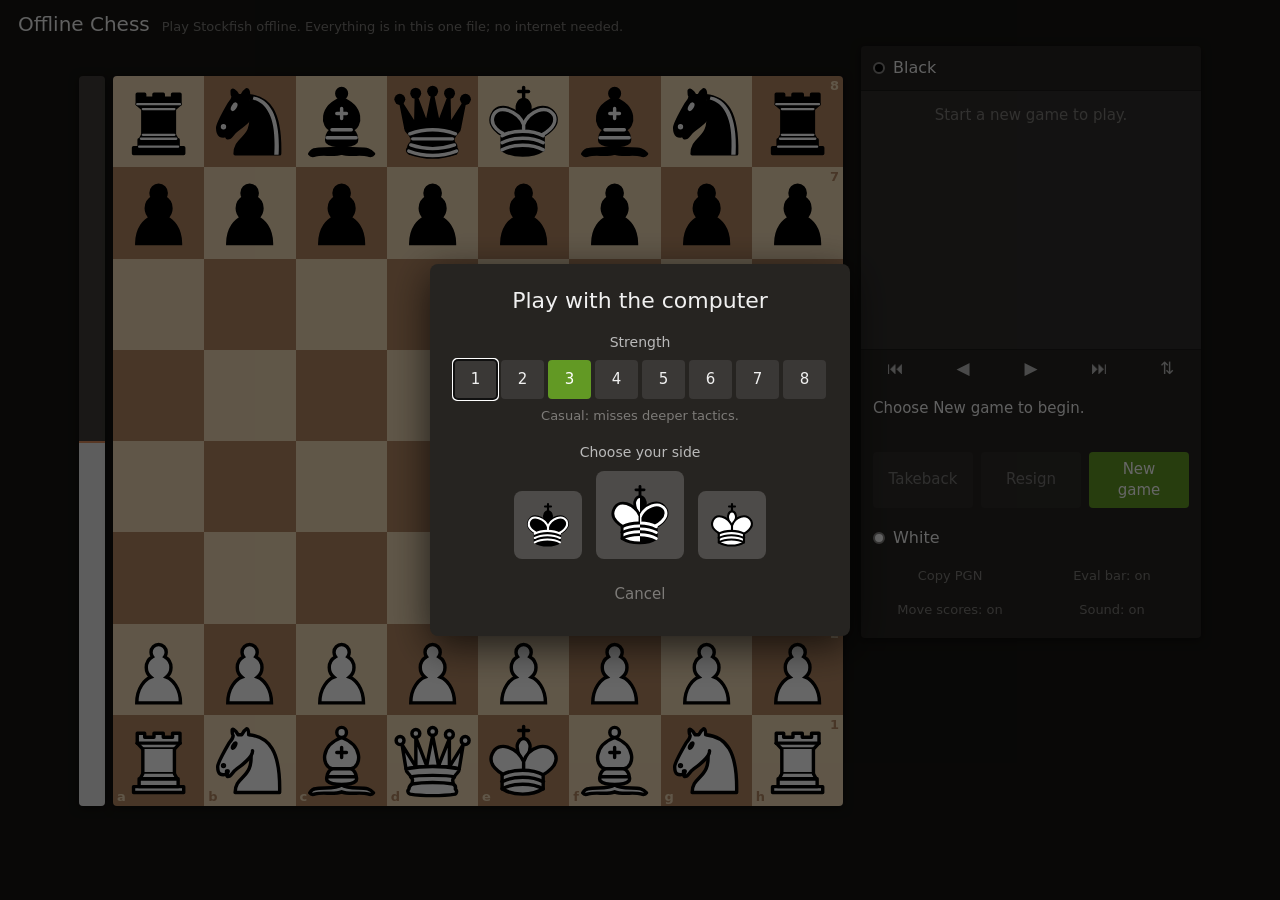
==== commit 26deff45: "Chess: optional per-move scores in the move list Co-Authored-By: Claude Fable 5.2 <noreply@anthropic" ====
--- a/chess/chess.html
+++ b/chess/chess.html
@@ -248,7 +248,17 @@
   font-size: 15px;
 }
 #moves .num { padding: 4px 0; text-align: center; background: #2b2927; color: var(--dim); }
-#moves .mv { padding: 4px 10px; cursor: pointer; color: var(--text); }
+#moves .mv {
+  display: flex;
+  justify-content: space-between;
+  align-items: baseline;
+  gap: 6px;
+  padding: 4px 10px;
+  cursor: pointer;
+  color: var(--text);
+}
+#moves .mv .sc { font-size: 12px; font-weight: 400; color: var(--dim); }
+#moves .mv:hover .sc, #moves .mv.cur .sc { color: inherit; }
 #moves .mv:hover { background: #3692e7; color: #fff; }
 #moves .mv.cur { background: #293a49; color: #fff; font-weight: 600; }
 #moves .result {
@@ -269,6 +279,7 @@
 #score { padding: 0 12px 2px; min-height: 22px; color: var(--text); font-size: 14px; }
 #score b { color: var(--bright); font-weight: 600; }
 #actions, #extras { display: flex; gap: 8px; padding: 8px 12px; }
+#extras { display: grid; grid-template-columns: 1fr 1fr; gap: 2px 8px; }
 #extras { padding-top: 0; padding-bottom: 12px; }
 button {
   font: inherit;
@@ -546,7 +557,8 @@
     <div class="player" id="player-bottom"><span class="dot"></span><span class="name"></span></div>
     <div id="extras">
       <button id="btn-pgn">Copy PGN</button>
-      <button id="btn-eval">Score: on</button>
+      <button id="btn-eval">Eval bar: on</button>
+      <button id="btn-mscore">Move scores: on</button>
       <button id="btn-sound">Sound: on</button>
     </div>
   </aside>
@@ -1592,6 +1604,7 @@
     caps: [],             /* caps[i]: piece captured by move i, or 0 */
     evals: [],            /* evals[i]: { cp } or { mate }, from White's side */
     showEval: true,
+    showMoveScores: true,
     userColor: C.WHITE,
     level: 3,
     resigned: false,
@@ -1773,6 +1786,8 @@
       if (state.over.reason === 'checkmate') state.evals[ply] = { mate: 0, white: state.over.winner === C.WHITE };
       else if (state.over.reason !== 'resignation') state.evals[ply] = { cp: 0 };
       renderEval();
+      renderMoveScore(ply);
+      save();
       return;
     }
     if (!state.started) return;
@@ -1796,15 +1811,16 @@
       sfRun({ skill: cfg.skill, moves, go: cfg.go, onDone: (best) => computerPlays(best, id) });
     };
 
-    if (!state.showEval) return chooseMove();
+    if (!state.showEval && !state.showMoveScores) return chooseMove();
     sfRun({
       skill: 20, moves, go: 'movetime ' + EVAL_MS,
       onInfo: (score) => {
         if (id !== requestId) return;
         state.evals[ply] = whiteEval(score, ply);
         if (state.view === ply) renderEval();
+        renderMoveScore(ply);
       },
-      onDone: chooseMove,
+      onDone: () => { if (id === requestId) save(); chooseMove(); },
     });
   }
 
@@ -1928,6 +1944,7 @@
       localStorage.setItem(STORE_KEY, JSON.stringify({
         moves: state.moves, userColor: state.userColor, level: state.level,
         resigned: state.resigned, flipped: state.flipped, sound: state.sound, showEval: state.showEval,
+        showMoveScores: state.showMoveScores, evals: state.evals,
       }));
     } catch (err) { /* private mode or storage disabled: play on without saving */ }
   }
@@ -1943,6 +1960,9 @@
       state.flipped = !!s.flipped;
       state.sound = s.sound !== false;
       state.showEval = s.showEval !== false;
+      state.showMoveScores = s.showMoveScores !== false;
+      state.evals = Array.isArray(s.evals)
+        ? s.evals.map((e) => (e && (typeof e.cp === 'number' || typeof e.mate === 'number') ? e : undefined)) : [];
       rebuild();
       state.started = true;
       return true;
@@ -2062,6 +2082,27 @@
 
   /* -------------------------------------------------------------- panel -- */
 
+  /* An evaluation as text from the computer's side: "+0.8", "-1.2", "#3". */
+  function scoreText(ev, short) {
+    if (!ev) return '';
+    const computerIsWhite = state.userColor === C.BLACK;
+    if (ev.mate !== undefined) {
+      const computerWins = (ev.mate === 0 ? ev.white : ev.mate > 0) === computerIsWhite;
+      if (short) return (computerWins ? '#' : '\u2212#') + (ev.mate === 0 ? '' : Math.abs(ev.mate));
+      if (ev.mate === 0) return computerWins ? 'checkmate, it won' : 'checkmated';
+      return (computerWins ? 'mate in ' : 'gets mated in ') + Math.abs(ev.mate);
+    }
+    const mine = (computerIsWhite ? ev.cp : -ev.cp) / 100;
+    const shown = Math.abs(mine).toFixed(1);
+    return (shown === '0.0' ? '' : mine > 0 ? '+' : '\u2212') + shown;
+  }
+
+  /* Fill in one move's score when its evaluation arrives. */
+  function renderMoveScore(ply) {
+    const sc = $('moves').querySelector('.mv[data-ply="' + ply + '"] .sc');
+    if (sc) sc.textContent = state.showMoveScores ? scoreText(state.evals[ply], true) : '';
+  }
+
   function renderMoves() {
     const box = $('moves');
     box.textContent = '';
@@ -2078,8 +2119,14 @@
       }
       const mv = document.createElement('div');
       mv.className = 'mv' + (i + 1 === state.view ? ' cur' : '');
-      mv.textContent = san;
       mv.dataset.ply = i + 1;
+      const name = document.createElement('span');
+      name.textContent = san;
+      const sc = document.createElement('span');
+      sc.className = 'sc';
+      sc.title = 'Score for the computer after this move';
+      sc.textContent = state.showMoveScores ? scoreText(state.evals[i + 1], true) : '';
+      mv.append(name, sc);
       box.appendChild(mv);
     });
     if (state.over.over) {
@@ -2126,7 +2173,8 @@
     $('btn-resign').disabled = state.over.over || !state.moves.length;
     $('btn-new').classList.toggle('primary', state.over.over || !state.started);
     $('btn-sound').textContent = 'Sound: ' + (state.sound ? 'on' : 'off');
-    $('btn-eval').textContent = 'Score: ' + (state.showEval ? 'on' : 'off');
+    $('btn-eval').textContent = 'Eval bar: ' + (state.showEval ? 'on' : 'off');
+    $('btn-mscore').textContent = 'Move scores: ' + (state.showMoveScores ? 'on' : 'off');
   }
 
   /* The evaluation bar and the computer's score for the position on view. */
@@ -2138,19 +2186,16 @@
     if (!state.showEval) return;
 
     let white = 50, label = '', text = '';
-    const computerIsWhite = state.userColor === C.BLACK;
     if (ev && ev.mate !== undefined) {
       const whiteWins = ev.mate === 0 ? ev.white : ev.mate > 0;
       white = whiteWins ? 100 : 0;
       label = ev.mate === 0 ? '#' : 'M' + Math.abs(ev.mate);
-      text = ev.mate === 0 ? (whiteWins === computerIsWhite ? 'checkmate, it won' : 'checkmated')
-        : whiteWins === computerIsWhite ? 'mate in ' + Math.abs(ev.mate) : 'gets mated in ' + Math.abs(ev.mate);
+      text = scoreText(ev, false);
     } else if (ev) {
       white = 50 + 50 * (2 / (1 + Math.exp(-0.00368208 * ev.cp)) - 1);
       white = Math.max(4, Math.min(96, white));
       label = (Math.abs(ev.cp) / 100).toFixed(1);
-      const mine = (computerIsWhite ? ev.cp : -ev.cp) / 100;
-      text = (mine > 0 ? '+' : mine < 0 ? '\u2212' : '') + Math.abs(mine).toFixed(1);
+      text = scoreText(ev, false);
     }
     bar.classList.toggle('flipped', state.flipped);
     $('evalfill').style.height = white + '%';
@@ -2415,6 +2460,12 @@
       renderAll(false);
       if (state.showEval && !thinking) analyse();
     });
+    $('btn-mscore').addEventListener('click', () => {
+      state.showMoveScores = !state.showMoveScores;
+      save();
+      renderAll(false);
+      if (state.showMoveScores && !thinking) analyse();
+    });
     $('btn-pgn').addEventListener('click', () => {
       copyText(buildPgn()).then((ok) => {
         $('btn-pgn').textContent = ok ? 'Copied' : 'Copy failed';
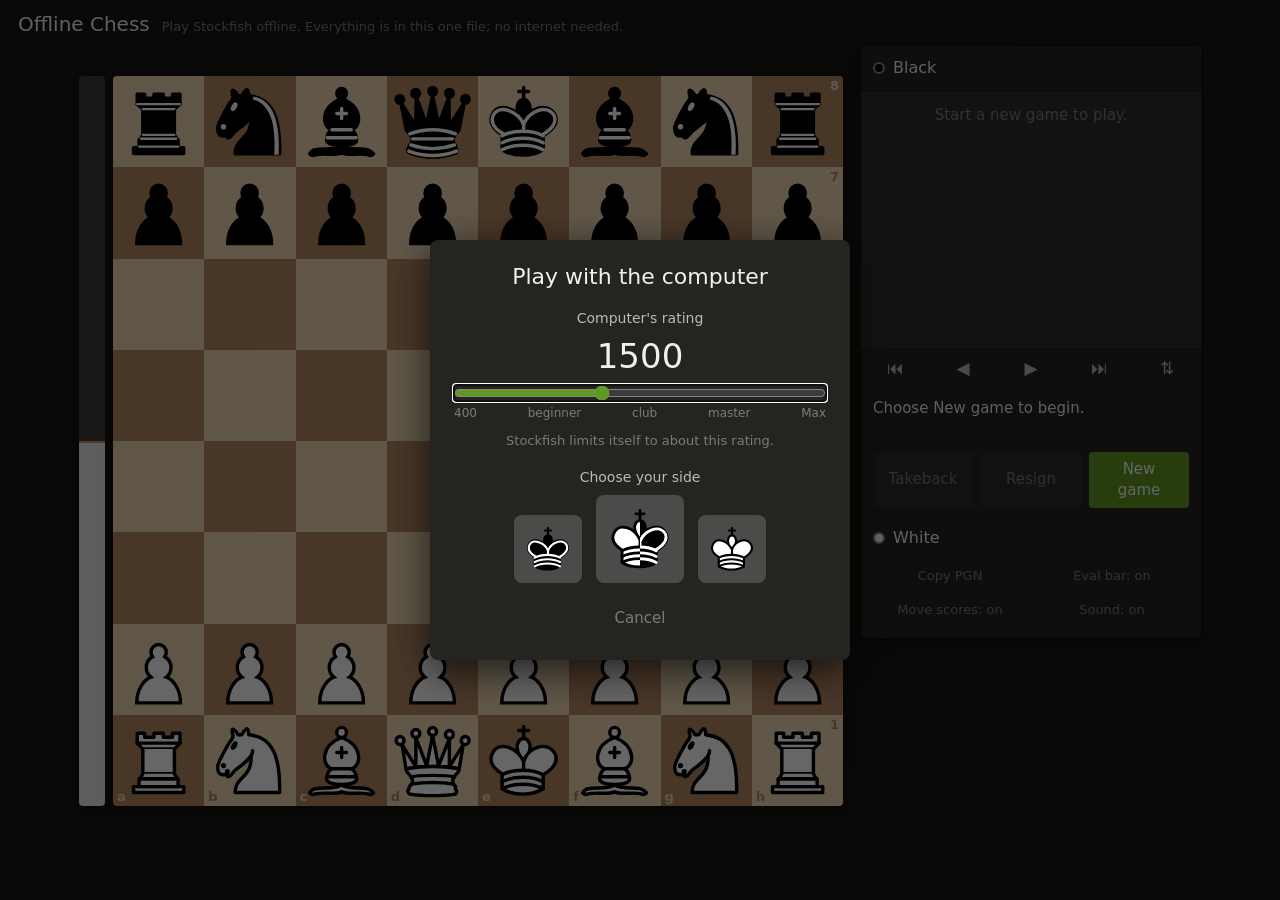
==== commit 6b3a4071: "Chess: choose the computer's rating instead of a level A slider from 400 to Max replaces levels 1-8." ====
--- a/chess/chess.html
+++ b/chess/chess.html
@@ -311,10 +311,10 @@
 dialog::backdrop { background: rgba(0, 0, 0, 0.6); }
 dialog h2 { margin: 0 0 16px; font-size: 22px; font-weight: 400; color: var(--bright); text-align: center; }
 dialog h3 { margin: 16px 0 8px; font-size: 14px; font-weight: 400; color: var(--text); text-align: center; }
-#levels { display: grid; grid-template-columns: repeat(8, 1fr); gap: 4px; }
-#levels button { padding: 9px 0; }
-#levels button.on { background: var(--accent); color: #fff; }
-#level-note { min-height: 20px; margin: 8px 0 0; font-size: 13px; text-align: center; color: var(--dim); }
+#elo-value { font-size: 34px; font-weight: 300; text-align: center; color: var(--bright); line-height: 1.2; }
+#elo { display: block; width: 100%; margin: 8px 0 4px; accent-color: var(--accent); cursor: pointer; }
+#elo-scale { display: flex; justify-content: space-between; font-size: 12px; color: var(--dim); }
+#elo-note { min-height: 20px; margin: 10px 0 0; font-size: 13px; text-align: center; color: var(--dim); }
 #sides { display: flex; justify-content: center; align-items: flex-end; gap: 14px; }
 #sides button { padding: 6px; background: #4d4b49; border-radius: 8px; line-height: 0; }
 #sides button:hover { background: #6a6866; }
@@ -566,9 +566,11 @@
 
 <dialog id="setup">
   <h2>Play with the computer</h2>
-  <h3>Strength</h3>
-  <div id="levels"></div>
-  <p id="level-note"></p>
+  <h3>Computer's rating</h3>
+  <div id="elo-value"></div>
+  <input type="range" id="elo">
+  <div id="elo-scale"><span>400</span><span>beginner</span><span>club</span><span>master</span><span>Max</span></div>
+  <p id="elo-note"></p>
   <h3>Choose your side</h3>
   <div id="sides">
     <button data-side="black" title="Black"><svg viewBox="0 0 40 40"><use href="#bk"/></svg></button>
@@ -1590,11 +1592,19 @@
   const $ = (id) => document.getElementById(id);
   const SVG_NS = 'http://www.w3.org/2000/svg';
   const STORE_KEY = 'offline-chess-v1';
-  const LEVEL_NOTES = [
-    '', 'Beginner: plays fast and blunders often.', 'Novice: still makes frequent mistakes.',
-    'Casual: misses deeper tactics.', 'Improving player.', 'Club player.',
-    'Strong club player.', 'Expert.', 'Stockfish at full strength.',
-  ];
+  /* The computer's rating. Stockfish can limit itself to a rating between
+     SF_MIN_ELO and SF_MAX_ELO; ELO_MAX on the slider means "no limit". */
+  const ELO_MIN = 400, ELO_MAX = 3200, ELO_STEP = 50, ELO_DEFAULT = 1500;
+  const SF_MIN_ELO = 1320, SF_MAX_ELO = 3190;
+
+  function ratingName(elo) {
+    return elo >= ELO_MAX ? 'Stockfish, full strength' : 'Stockfish ' + elo;
+  }
+  function ratingNote(elo) {
+    if (elo >= ELO_MAX) return 'No limit: Stockfish at full strength.';
+    if (elo >= SF_MIN_ELO) return 'Stockfish limits itself to about this rating.';
+    return 'Approximate: Stockfish at its weakest, plus deliberate random moves.';
+  }
 
   const state = {
     moves: [],            /* the game, as UCI strings from the start position */
@@ -1606,7 +1616,7 @@
     showEval: true,
     showMoveScores: true,
     userColor: C.WHITE,
-    level: 3,
+    elo: ELO_DEFAULT,
     resigned: false,
     flipped: false,
     sound: true,
@@ -1622,24 +1632,29 @@
   let requestId = 0;
   let worker = null;
   let drag = null;
-  let pickedLevel = 3;
+  let pickedElo = ELO_DEFAULT;
   let thinkingSince = 0;
 
   /* ---------------------------------------------------------- stockfish -- */
 
-  /* Strength levels: Stockfish's own Skill Level plus a search limit. The
-     two lowest levels also play an occasional random move. */
-  const SF_LEVELS = [
-    null,
-    { skill: 0,  go: 'depth 1',                blunder: 0.25, book: false },
-    { skill: 1,  go: 'depth 2',                blunder: 0.12, book: false },
-    { skill: 3,  go: 'depth 3',                blunder: 0,    book: true },
-    { skill: 6,  go: 'depth 5',                blunder: 0,    book: true },
-    { skill: 9,  go: 'depth 7',                blunder: 0,    book: true },
-    { skill: 13, go: 'depth 10 movetime 1000', blunder: 0,    book: true },
-    { skill: 17, go: 'depth 14 movetime 1500', blunder: 0,    book: true },
-    { skill: 20, go: 'movetime 2000',          blunder: 0,    book: true },
-  ];
+  /*
+   * How the computer plays at a given rating.
+   *   elo      rating Stockfish limits itself to; 0 means unlimited
+   *   blunder  chance of a random legal move, used to reach ratings below
+   *            the weakest setting Stockfish offers
+   */
+  function strength(elo) {
+    if (elo >= ELO_MAX) return { elo: 0, go: 'movetime 2000', blunder: 0, book: true };
+    if (elo >= SF_MIN_ELO) return { elo: Math.min(elo, SF_MAX_ELO), go: 'movetime 1000', blunder: 0, book: true };
+    const gap = (SF_MIN_ELO - elo) / (SF_MIN_ELO - ELO_MIN);     /* 0 at 1320, 1 at 400 */
+    return { elo: SF_MIN_ELO, go: 'movetime 300', blunder: 0.5 * gap, book: elo >= 1000 };
+  }
+
+  /* The same scale for the built-in fallback engine's levels 1 to 8. */
+  function fallbackLevel(elo) {
+    return Math.max(1, Math.min(8, Math.round((elo - ELO_MIN) / 400) + 1));
+  }
+
   const EVAL_MS = 400;   /* thinking time for the evaluation bar */
 
   /* The engine asks for its .wasm file with fetch(). A page opened from disk
@@ -1708,7 +1723,8 @@
     if (sf.status !== 'ready' || sf.active || !sf.pending) return;
     const job = sf.active = sf.pending;
     sf.pending = null;
-    sf.worker.postMessage('setoption name Skill Level value ' + job.skill);
+    sf.worker.postMessage('setoption name UCI_LimitStrength value ' + (job.elo ? 'true' : 'false'));
+    if (job.elo) sf.worker.postMessage('setoption name UCI_Elo value ' + job.elo);
     sf.worker.postMessage('position startpos' + (job.moves.length ? ' moves ' + job.moves.join(' ') : ''));
     sf.worker.postMessage('go ' + job.go);
   }
@@ -1749,7 +1765,7 @@
 
   /* Last resort when workers are unavailable: think on this thread. */
   function thinkHere(id) {
-    const moves = state.moves.slice(), level = state.level;
+    const moves = state.moves.slice(), level = fallbackLevel(state.elo);
     setTimeout(() => {
       if (id !== requestId) return;
       try { computerPlays(C.chooseMove(moves, level).uci, id); } catch (err) { /* no move */ }
@@ -1758,7 +1774,7 @@
 
   function builtinGo(id) {
     if (!worker) worker = makeWorker();
-    if (worker) worker.postMessage({ id, moves: state.moves, level: state.level });
+    if (worker) worker.postMessage({ id, moves: state.moves, level: fallbackLevel(state.elo) });
     else thinkHere(id);
   }
 
@@ -1803,17 +1819,17 @@
 
     const chooseMove = () => {
       if (id !== requestId || !computerToMove) return;
-      const cfg = SF_LEVELS[state.level];
+      const cfg = strength(state.elo);
       const book = cfg.book ? C.bookMove(moves) : null;
       if (book && pos.findMove(book)) return computerPlays(book, id);
       if (cfg.blunder && Math.random() < cfg.blunder)
         return computerPlays(C.moveToUci(legal[Math.floor(Math.random() * legal.length)]), id);
-      sfRun({ skill: cfg.skill, moves, go: cfg.go, onDone: (best) => computerPlays(best, id) });
+      sfRun({ elo: cfg.elo, moves, go: cfg.go, onDone: (best) => computerPlays(best, id) });
     };
 
     if (!state.showEval && !state.showMoveScores) return chooseMove();
     sfRun({
-      skill: 20, moves, go: 'movetime ' + EVAL_MS,
+      elo: 0, moves, go: 'movetime ' + EVAL_MS,
       onInfo: (score) => {
         if (id !== requestId) return;
         state.evals[ply] = whiteEval(score, ply);
@@ -1891,11 +1907,11 @@
     analyse();
   }
 
-  function newGame(side, level) {
+  function newGame(side, elo) {
     cancelThinking();
     if (side === 'random') side = Math.random() < 0.5 ? 'white' : 'black';
     state.userColor = side === 'black' ? C.BLACK : C.WHITE;
-    state.level = level;
+    state.elo = elo;
     state.moves = [];
     state.resigned = false;
     state.flipped = state.userColor === C.BLACK;
@@ -1942,7 +1958,7 @@
   function save() {
     try {
       localStorage.setItem(STORE_KEY, JSON.stringify({
-        moves: state.moves, userColor: state.userColor, level: state.level,
+        moves: state.moves, userColor: state.userColor, elo: state.elo,
         resigned: state.resigned, flipped: state.flipped, sound: state.sound, showEval: state.showEval,
         showMoveScores: state.showMoveScores, evals: state.evals,
       }));
@@ -1955,7 +1971,9 @@
       if (!s || !Array.isArray(s.moves)) return false;
       state.moves = s.moves.map(String);
       state.userColor = s.userColor === C.BLACK ? C.BLACK : C.WHITE;
-      state.level = Math.max(1, Math.min(8, s.level | 0)) || 3;
+      /* Games saved by the first version stored a level from 1 to 8. */
+      const fromLevel = [0, 600, 800, 1000, 1200, 1500, 1800, 2200, ELO_MAX][s.level | 0];
+      state.elo = Math.max(ELO_MIN, Math.min(ELO_MAX, (s.elo | 0) || fromLevel || ELO_DEFAULT));
       state.resigned = !!s.resigned;
       state.flipped = !!s.flipped;
       state.sound = s.sound !== false;
@@ -2229,7 +2247,7 @@
       const el = $('player-' + where), white = color === C.WHITE;
       el.querySelector('.dot').className = 'dot ' + (white ? 'white' : 'black');
       el.querySelector('.name').textContent = !state.started ? (white ? 'White' : 'Black')
-        : color === state.userColor ? 'You' : 'Computer level ' + state.level;
+        : color === state.userColor ? 'You' : ratingName(state.elo);
       el.classList.toggle('turn', state.started && !state.over.over && white === whiteToMove);
 
       /* Tray beside the board: every piece this side has taken so far. */
@@ -2376,7 +2394,7 @@
 
   function buildPgn() {
     const user = state.userColor === C.WHITE;
-    const computer = 'Computer level ' + state.level;
+    const computer = ratingName(state.elo);
     const d = new Date();
     const date = d.getFullYear() + '.' + String(d.getMonth() + 1).padStart(2, '0') + '.' + String(d.getDate()).padStart(2, '0');
     const result = !state.over.over ? '*' : state.over.winner === null ? '1/2-1/2' : state.over.winner === C.WHITE ? '1-0' : '0-1';
@@ -2406,22 +2424,19 @@
 
   /* -------------------------------------------------------------- setup -- */
 
+  function showPickedElo() {
+    $('elo-value').textContent = pickedElo >= ELO_MAX ? 'Max' : pickedElo;
+    $('elo-note').textContent = ratingNote(pickedElo);
+  }
+
   function openSetup() {
-    pickedLevel = state.level;
-    const box = $('levels');
-    box.textContent = '';
-    for (let i = 1; i <= 8; i++) {
-      const b = document.createElement('button');
-      b.textContent = i;
-      b.className = i === pickedLevel ? 'on' : '';
-      b.addEventListener('click', () => {
-        pickedLevel = i;
-        for (const o of box.children) o.className = o === b ? 'on' : '';
-        $('level-note').textContent = LEVEL_NOTES[i];
-      });
-      box.appendChild(b);
-    }
-    $('level-note').textContent = LEVEL_NOTES[pickedLevel];
+    pickedElo = state.elo;
+    const slider = $('elo');
+    slider.min = ELO_MIN;
+    slider.max = ELO_MAX;
+    slider.step = ELO_STEP;
+    slider.value = pickedElo;
+    showPickedElo();
     const dlg = $('setup');
     if (!dlg.open) dlg.showModal();
   }
@@ -2474,9 +2489,10 @@
     });
 
     for (const b of $('sides').querySelectorAll('button')) {
-      b.addEventListener('click', () => { $('setup').close(); newGame(b.dataset.side, pickedLevel); });
+      b.addEventListener('click', () => { $('setup').close(); newGame(b.dataset.side, pickedElo); });
     }
     $('setup-close').addEventListener('click', () => $('setup').close());
+    $('elo').addEventListener('input', () => { pickedElo = +$('elo').value; showPickedElo(); });
 
     document.addEventListener('keydown', (e) => {
       if ($('setup').open || e.ctrlKey || e.metaKey || e.altKey) return;
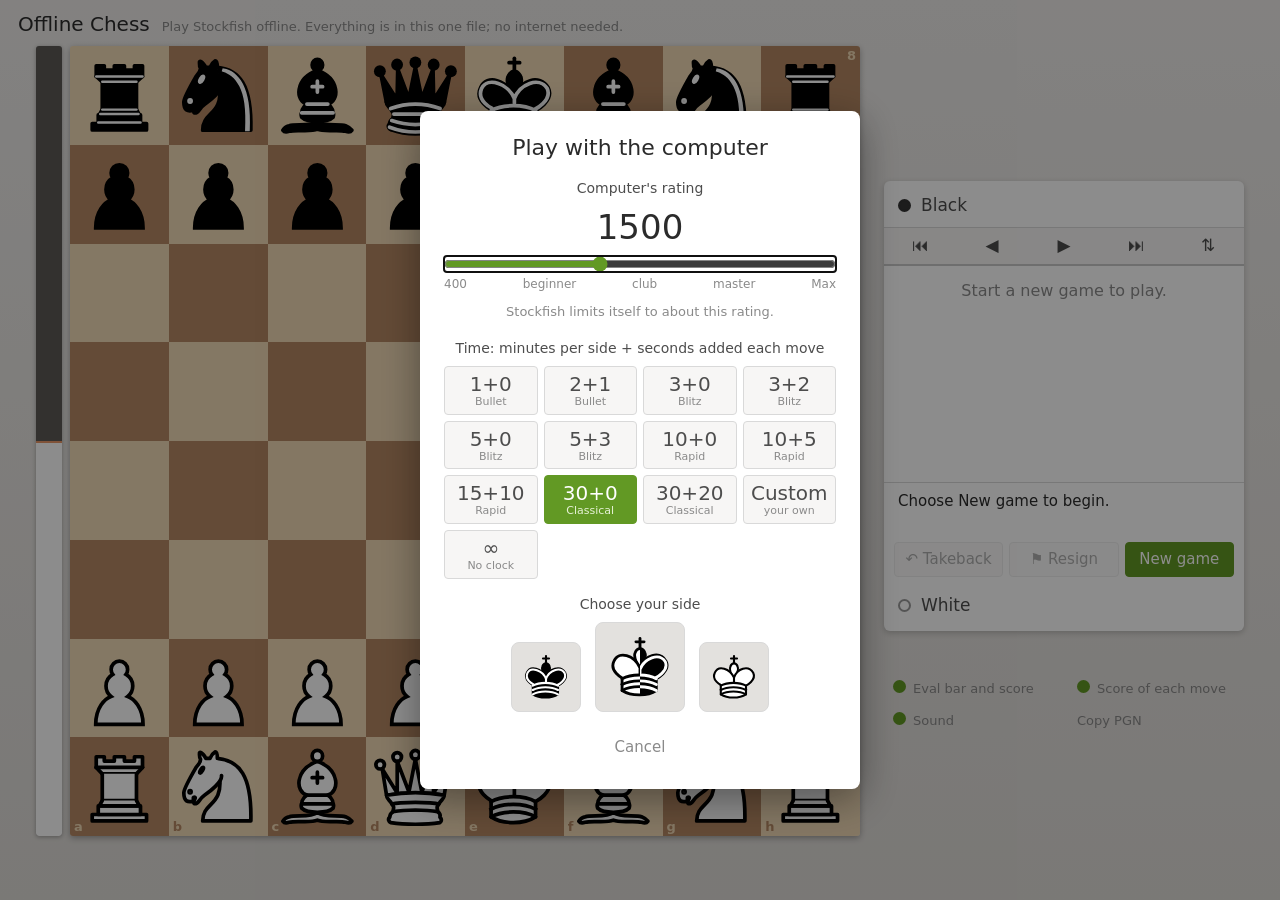
==== commit 08525d87: "Chess: light theme, clocks and time controls Light colour scheme with the side panel laid out as clo" ====
--- a/chess/chess.html
+++ b/chess/chess.html
@@ -6,24 +6,27 @@
 <title>Offline Chess</title>
 <style>
 :root {
-  --bg: #161512;
-  --panel: #262421;
-  --panel-2: #302e2c;
-  --text: #bababa;
-  --bright: #f0f0f0;
-  --dim: #7d7b78;
+  --bg: #edebe9;
+  --card: #ffffff;
+  --strip: #f7f6f5;
+  --line: #d9d9d9;
+  --text: #4d4d4d;
+  --bright: #2b2b2b;
+  --dim: #8a8a8a;
   --light: #f0d9b5;
   --dark: #b58863;
   --accent: #629924;
-  --danger: #cc3333;
+  --accent-soft: #d0e0bd;
+  --select: #d1e4f6;
+  --link: #3692e7;
 }
 * { box-sizing: border-box; }
 html, body { height: 100%; }
 body {
   margin: 0;
-  background: var(--bg);
+  background: linear-gradient(to bottom, #edebe9, #dedbd7) fixed;
   color: var(--text);
-  font: 15px/1.4 "Segoe UI", "Noto Sans", system-ui, -apple-system, sans-serif;
+  font: 15px/1.4 "Noto Sans", "Segoe UI", system-ui, -apple-system, sans-serif;
 }
 header {
   display: flex;
@@ -38,17 +41,17 @@
   display: flex;
   flex-wrap: wrap;
   justify-content: center;
-  align-items: flex-start;
-  gap: 18px;
+  align-items: center;
+  gap: 24px;
   padding: 0 18px 18px;
 }
 
 /* ---- board ---- */
 #board-col {
-  width: min(calc(100vh - 136px), calc(100vw - 420px));
+  width: min(calc(100vh - 76px), calc(100vw - 440px));
   min-width: 320px;
 }
-@media (max-width: 760px) {
+@media (max-width: 780px) {
   #board-col { width: calc(100vw - 36px); }
 }
 #board-row { display: flex; gap: 8px; align-items: stretch; }
@@ -64,10 +67,10 @@
   position: relative;
   flex: none;
   width: 26px;
-  border-radius: 4px;
+  border-radius: 3px;
   overflow: hidden;
-  background: #403d39;
-  box-shadow: 0 2px 10px rgba(0, 0, 0, 0.5);
+  background: #5c5955;
+  box-shadow: 0 1px 4px rgba(0, 0, 0, 0.3);
 }
 #evalbar::after {              /* the half-way mark */
   content: "";
@@ -83,7 +86,7 @@
   right: 0;
   bottom: 0;
   height: 50%;
-  background: #e9e9e9;
+  background: #ffffff;
   transition: height 0.5s ease;
 }
 #evalbar.flipped #evalfill { bottom: auto; top: 0; }
@@ -100,34 +103,20 @@
 #evalnum.at-bottom { bottom: 0; }
 #evalnum.at-top { top: 0; }
 #evalnum.on-light { color: #333; }
-#evalnum.on-dark { color: #ddd; }
-
-/* Captured pieces, shown beside the board for the side that took them. */
-.tray {
-  display: flex;
-  align-items: center;
-  height: 30px;
-  padding-left: 34px;
-  color: var(--text);
-  font-size: 14px;
-}
-body.no-eval .tray { padding-left: 0; }
-.tray svg { width: 28px; height: 28px; margin-left: -11px; flex: none; }
-.tray svg:first-child { margin-left: -4px; }
-.tray svg.gap { margin-left: -2px; }
-.tray .plus { margin-left: 6px; }
+#evalnum.on-dark { color: #eee; }
+
 #board {
   display: grid;
   grid-template-columns: repeat(8, 1fr);
   grid-template-rows: repeat(8, 1fr);
   width: 100%;
   height: 100%;
-  border-radius: 4px;
+  border-radius: 3px;
   overflow: hidden;
   user-select: none;
   -webkit-user-select: none;
   touch-action: none;
-  box-shadow: 0 2px 10px rgba(0, 0, 0, 0.5);
+  box-shadow: 0 2px 6px rgba(0, 0, 0, 0.3);
 }
 .sq { position: relative; }
 .sq.light { background: var(--light); }
@@ -192,9 +181,9 @@
   display: flex;
   gap: 6px;
   padding: 8px;
-  background: var(--panel);
+  background: var(--card);
   border-radius: 6px;
-  box-shadow: 0 4px 16px rgba(0, 0, 0, 0.6);
+  box-shadow: 0 4px 16px rgba(0, 0, 0, 0.5);
 }
 #promo button {
   width: clamp(48px, 11vmin, 84px);
@@ -206,125 +195,198 @@
 #promo button:hover { background: #d0d0d0; }
 #promo svg { width: 100%; height: 100%; }
 
-/* ---- side panel ---- */
-#panel {
-  width: 340px;
+/* ---- side column: material, clock, card, clock, material ---- */
+#side {
+  width: 360px;
   max-width: 100%;
   display: flex;
   flex-direction: column;
-  background: var(--panel);
-  border-radius: 4px;
-  box-shadow: 0 2px 10px rgba(0, 0, 0, 0.5);
-}
+}
+
+/* Captured pieces and the material lead. */
+.tray {
+  display: flex;
+  align-items: center;
+  min-height: 34px;
+  padding: 0 4px;
+  color: var(--dim);
+  font-size: 15px;
+}
+.tray svg { width: 28px; height: 28px; margin-left: -12px; flex: none; opacity: 0.75; }
+.tray svg:first-child { margin-left: -4px; }
+.tray svg.gap { margin-left: -3px; }
+.tray .plus { margin-left: 5px; }
+
+.clock {
+  align-self: flex-start;
+  min-width: 190px;
+  padding: 0 16px;
+  background: var(--card);
+  color: var(--text);
+  font: 400 52px/1.25 "Roboto", "Segoe UI", system-ui, sans-serif;
+  font-variant-numeric: tabular-nums;
+  letter-spacing: 2px;
+  box-shadow: 0 2px 6px rgba(0, 0, 0, 0.2);
+}
+#clock-top { border-radius: 6px 6px 0 0; }
+#clock-bottom { border-radius: 0 0 6px 6px; }
+.clock.running { background: var(--accent-soft); color: #111; }
+.clock.low { background: #f2c4c0; color: #9b1c12; }
+.clock .tenths { font-size: 0.6em; }
+body.no-clock .clock { display: none; }
+
+#panel {
+  position: relative;
+  z-index: 1;
+  display: flex;
+  flex-direction: column;
+  background: var(--card);
+  border-radius: 0 6px 6px 0;
+  box-shadow: 0 2px 6px rgba(0, 0, 0, 0.2);
+  border-top: 4px solid transparent;
+  border-bottom: 4px solid transparent;
+}
+body.no-clock #panel { border-radius: 6px; }
+#panel.turn-top { border-top-color: var(--accent); }
+#panel.turn-bottom { border-bottom-color: var(--accent); }
+
 .player {
   display: flex;
   align-items: center;
-  gap: 8px;
-  min-height: 44px;
-  padding: 8px 12px;
-  color: var(--bright);
+  gap: 10px;
+  min-height: 42px;
+  padding: 6px 14px;
+  color: var(--text);
+  font-size: 17px;
 }
 .player .dot {
-  width: 12px;
-  height: 12px;
+  width: 13px;
+  height: 13px;
   border-radius: 50%;
-  border: 2px solid #8a8886;
+  border: 2px solid #9a9a9a;
   flex: none;
 }
 .player .dot.white { background: #fff; }
-.player .dot.black { background: #000; }
-.player.turn .dot { border-color: var(--accent); box-shadow: 0 0 0 2px rgba(98, 153, 36, 0.35); }
-.player .name { font-size: 16px; }
+.player .dot.black { background: #333; border-color: #333; }
+.player.turn .dot { box-shadow: 0 0 0 3px var(--accent); }
+
+#nav { display: flex; background: var(--strip); border-top: 1px solid var(--line); border-bottom: 2px solid #c8c8c8; }
+#nav button {
+  flex: 1;
+  padding: 6px 0;
+  font-size: 17px;
+  border: 0;
+  border-radius: 0;
+  background: transparent;
+  color: var(--text);
+}
+#nav button:hover { background: var(--link); color: #fff; }
 
 #moves {
   display: grid;
-  grid-template-columns: 46px 1fr 1fr;
+  grid-template-columns: 52px 1fr 1fr;
   align-content: start;
-  height: 260px;
+  height: 216px;
   overflow-y: auto;
-  background: var(--panel-2);
-  border-top: 1px solid #1b1a18;
-  border-bottom: 1px solid #1b1a18;
-  font-size: 15px;
-}
-#moves .num { padding: 4px 0; text-align: center; background: #2b2927; color: var(--dim); }
+  background: var(--card);
+  font-size: 16px;
+}
+#moves .num { padding: 5px 0; text-align: center; background: var(--strip); border-right: 1px solid var(--line); color: #b3b3b3; }
 #moves .mv {
   display: flex;
   justify-content: space-between;
   align-items: baseline;
   gap: 6px;
-  padding: 4px 10px;
+  padding: 5px 12px;
   cursor: pointer;
   color: var(--text);
 }
 #moves .mv .sc { font-size: 12px; font-weight: 400; color: var(--dim); }
-#moves .mv:hover .sc, #moves .mv.cur .sc { color: inherit; }
-#moves .mv:hover { background: #3692e7; color: #fff; }
-#moves .mv.cur { background: #293a49; color: #fff; font-weight: 600; }
+#moves .mv:hover { background: var(--link); color: #fff; }
+#moves .mv.cur { background: var(--select); color: var(--bright); font-weight: 700; }
+#moves .mv:hover .sc { color: inherit; }
 #moves .result {
   grid-column: 1 / -1;
   padding: 8px 10px;
   text-align: center;
   color: var(--bright);
-  border-top: 1px solid #1b1a18;
-}
-#moves .result small { display: block; color: var(--text); font-style: italic; }
+  font-weight: 600;
+  border-top: 1px solid var(--line);
+}
+#moves .result small { display: block; color: var(--text); font-style: italic; font-weight: 400; }
 #moves .empty { grid-column: 1 / -1; padding: 14px; color: var(--dim); text-align: center; }
 
-#nav { display: flex; }
-#nav button { flex: 1; padding: 7px 0; font-size: 17px; border-radius: 0; background: transparent; color: var(--text); }
-#nav button:hover { background: var(--panel-2); color: var(--bright); }
-
-#status { padding: 10px 12px 2px; min-height: 34px; color: var(--bright); }
-#score { padding: 0 12px 2px; min-height: 22px; color: var(--text); font-size: 14px; }
+#info { border-top: 1px solid var(--line); padding: 8px 14px 2px; }
+#status { min-height: 22px; color: var(--bright); }
+#score { min-height: 21px; color: var(--dim); font-size: 14px; }
 #score b { color: var(--bright); font-weight: 600; }
-#actions, #extras { display: flex; gap: 8px; padding: 8px 12px; }
-#extras { display: grid; grid-template-columns: 1fr 1fr; gap: 2px 8px; }
-#extras { padding-top: 0; padding-bottom: 12px; }
+
+#actions { display: flex; gap: 6px; padding: 6px 10px 8px; }
 button {
   font: inherit;
-  color: var(--bright);
-  background: #3a3836;
-  border: 0;
+  color: var(--text);
+  background: var(--strip);
+  border: 1px solid var(--line);
   border-radius: 4px;
-  padding: 7px 12px;
+  padding: 6px 10px;
   cursor: pointer;
 }
-button:hover { background: #4a4846; }
-button:disabled { opacity: 0.4; cursor: default; }
-#actions button, #extras button { flex: 1; }
-button.primary { background: var(--accent); color: #fff; }
-button.primary:hover { background: #73b12c; }
-#extras button { background: transparent; color: var(--dim); font-size: 13px; }
-#extras button:hover { color: var(--bright); background: var(--panel-2); }
+button:hover { background: #e9e8e6; color: var(--bright); }
+button:disabled { opacity: 0.45; cursor: default; }
+#actions button { flex: 1; }
+button.primary { background: var(--accent); border-color: var(--accent); color: #fff; }
+button.primary:hover { background: #73b12c; color: #fff; }
+
+/* Display options: plain on/off switches under the card. */
+#extras { display: grid; grid-template-columns: 1fr 1fr; gap: 4px 8px; margin-top: 10px; }
+#extras button { background: transparent; border-color: transparent; color: var(--dim); font-size: 13px; text-align: left; padding: 4px 8px; }
+#extras button:hover { background: rgba(0, 0, 0, 0.06); color: var(--bright); }
+#extras button.on::before, #extras button.off::before {
+  content: "";
+  display: inline-block;
+  width: 9px;
+  height: 9px;
+  margin-right: 7px;
+  border-radius: 50%;
+  border: 2px solid #9a9a9a;
+}
+#extras button.on::before { background: var(--accent); border-color: var(--accent); }
 
 /* ---- new game dialog ---- */
 dialog {
-  width: min(420px, calc(100vw - 32px));
+  width: min(440px, calc(100vw - 32px));
   padding: 22px 24px 24px;
   border: 0;
   border-radius: 8px;
-  background: var(--panel);
+  background: var(--card);
   color: var(--text);
-  box-shadow: 0 10px 40px rgba(0, 0, 0, 0.7);
-}
-dialog::backdrop { background: rgba(0, 0, 0, 0.6); }
-dialog h2 { margin: 0 0 16px; font-size: 22px; font-weight: 400; color: var(--bright); text-align: center; }
+  box-shadow: 0 10px 40px rgba(0, 0, 0, 0.4);
+}
+dialog::backdrop { background: rgba(0, 0, 0, 0.45); }
+dialog h2 { margin: 0 0 14px; font-size: 22px; font-weight: 400; color: var(--bright); text-align: center; }
 dialog h3 { margin: 16px 0 8px; font-size: 14px; font-weight: 400; color: var(--text); text-align: center; }
 #elo-value { font-size: 34px; font-weight: 300; text-align: center; color: var(--bright); line-height: 1.2; }
 #elo { display: block; width: 100%; margin: 8px 0 4px; accent-color: var(--accent); cursor: pointer; }
 #elo-scale { display: flex; justify-content: space-between; font-size: 12px; color: var(--dim); }
 #elo-note { min-height: 20px; margin: 10px 0 0; font-size: 13px; text-align: center; color: var(--dim); }
+#times { display: grid; grid-template-columns: repeat(4, 1fr); gap: 6px; }
+#times button { padding: 6px 0 5px; line-height: 1.15; font-size: 20px; font-weight: 300; color: var(--text); }
+#times button small { display: block; font-size: 11px; font-weight: 400; color: var(--dim); }
+#times button.on { background: var(--accent); border-color: var(--accent); color: #fff; }
+#times button.on small { color: #e6f2d6; }
+#custom-time { display: flex; justify-content: center; gap: 18px; margin-top: 10px; font-size: 13px; }
+#custom-time[hidden] { display: none; }
+#custom-time input { width: 62px; margin-left: 6px; padding: 4px 6px; font: inherit; border: 1px solid var(--line); border-radius: 4px; }
 #sides { display: flex; justify-content: center; align-items: flex-end; gap: 14px; }
-#sides button { padding: 6px; background: #4d4b49; border-radius: 8px; line-height: 0; }
-#sides button:hover { background: #6a6866; }
+#sides button { padding: 6px; background: #e3e1de; border-radius: 8px; line-height: 0; }
+#sides button:hover { background: #cfccc8; }
 #sides svg { width: 56px; height: 56px; }
 #sides button.big svg { width: 76px; height: 76px; }
 #sides .half { display: block; position: relative; width: 76px; height: 76px; }
 #sides .half svg { position: absolute; inset: 0; }
 #sides .half svg:first-child { clip-path: inset(0 50% 0 0); }
 #sides .half svg:last-child { clip-path: inset(0 0 0 50%); }
-dialog .close { display: block; margin: 18px auto 0; background: transparent; color: var(--dim); }
+dialog .close { display: block; margin: 18px auto 0; background: transparent; border-color: transparent; color: var(--dim); }
 
 </style>
 </head>
@@ -527,7 +589,6 @@
 </header>
 <main>
   <div id="board-col">
-    <div class="tray" id="tray-top"></div>
     <div id="board-row">
       <div id="evalbar" title="Evaluation: who is ahead"><div id="evalfill"></div><div id="evalnum"></div></div>
       <div id="board-wrap">
@@ -535,31 +596,38 @@
         <div id="promo" hidden></div>
       </div>
     </div>
+  </div>
+  <aside id="side">
+    <div class="tray" id="tray-top"></div>
+    <div class="clock" id="clock-top"></div>
+    <div id="panel">
+      <div class="player" id="player-top"><span class="dot"></span><span class="name"></span></div>
+      <div id="nav">
+        <button id="nav-first" title="First move (Up arrow)">&#x23EE;&#xFE0E;</button>
+        <button id="nav-prev" title="Previous move (Left arrow)">&#x25C0;&#xFE0E;</button>
+        <button id="nav-next" title="Next move (Right arrow)">&#x25B6;&#xFE0E;</button>
+        <button id="nav-last" title="Last move (Down arrow)">&#x23ED;&#xFE0E;</button>
+        <button id="nav-flip" title="Flip board (F)">&#x21C5;</button>
+      </div>
+      <div id="moves"></div>
+      <div id="info">
+        <div id="status"></div>
+        <div id="score"></div>
+      </div>
+      <div id="actions">
+        <button id="btn-takeback" title="Take back your last move">&#x21B6; Takeback</button>
+        <button id="btn-resign" title="Resign the game">&#x2691;&#xFE0E; Resign</button>
+        <button id="btn-new">New game</button>
+      </div>
+      <div class="player" id="player-bottom"><span class="dot"></span><span class="name"></span></div>
+    </div>
+    <div class="clock" id="clock-bottom"></div>
     <div class="tray" id="tray-bottom"></div>
-  </div>
-  <aside id="panel">
-    <div class="player" id="player-top"><span class="dot"></span><span class="name"></span></div>
-    <div id="moves"></div>
-    <div id="nav">
-      <button id="nav-first" title="First move (Up arrow)">&#x23EE;&#xFE0E;</button>
-      <button id="nav-prev" title="Previous move (Left arrow)">&#x25C0;&#xFE0E;</button>
-      <button id="nav-next" title="Next move (Right arrow)">&#x25B6;&#xFE0E;</button>
-      <button id="nav-last" title="Last move (Down arrow)">&#x23ED;&#xFE0E;</button>
-      <button id="nav-flip" title="Flip board (F)">&#x21C5;</button>
-    </div>
-    <div id="status"></div>
-    <div id="score"></div>
-    <div id="actions">
-      <button id="btn-takeback">Takeback</button>
-      <button id="btn-resign">Resign</button>
-      <button id="btn-new">New game</button>
-    </div>
-    <div class="player" id="player-bottom"><span class="dot"></span><span class="name"></span></div>
     <div id="extras">
+      <button id="btn-eval">Eval bar and score</button>
+      <button id="btn-mscore">Score of each move</button>
+      <button id="btn-sound">Sound</button>
       <button id="btn-pgn">Copy PGN</button>
-      <button id="btn-eval">Eval bar: on</button>
-      <button id="btn-mscore">Move scores: on</button>
-      <button id="btn-sound">Sound: on</button>
     </div>
   </aside>
 </main>
@@ -571,6 +639,12 @@
   <input type="range" id="elo">
   <div id="elo-scale"><span>400</span><span>beginner</span><span>club</span><span>master</span><span>Max</span></div>
   <p id="elo-note"></p>
+  <h3>Time: minutes per side + seconds added each move</h3>
+  <div id="times"></div>
+  <div id="custom-time" hidden>
+    <label>Minutes <input type="number" id="tc-min" min="1" max="180" value="20"></label>
+    <label>Seconds added <input type="number" id="tc-inc" min="0" max="60" value="10"></label>
+  </div>
   <h3>Choose your side</h3>
   <div id="sides">
     <button data-side="black" title="Black"><svg viewBox="0 0 40 40"><use href="#bk"/></svg></button>
@@ -1597,6 +1671,13 @@
   const ELO_MIN = 400, ELO_MAX = 3200, ELO_STEP = 50, ELO_DEFAULT = 1500;
   const SF_MIN_ELO = 1320, SF_MAX_ELO = 3190;
 
+  /* Time controls offered on the new-game page: [minutes, increment]. */
+  const TIME_PRESETS = [
+    [1, 0, 'Bullet'], [2, 1, 'Bullet'], [3, 0, 'Blitz'], [3, 2, 'Blitz'],
+    [5, 0, 'Blitz'], [5, 3, 'Blitz'], [10, 0, 'Rapid'], [10, 5, 'Rapid'],
+    [15, 10, 'Rapid'], [30, 0, 'Classical'], [30, 20, 'Classical'],
+  ];
+
   function ratingName(elo) {
     return elo >= ELO_MAX ? 'Stockfish, full strength' : 'Stockfish ' + elo;
   }
@@ -1617,6 +1698,9 @@
     showMoveScores: true,
     userColor: C.WHITE,
     elo: ELO_DEFAULT,
+    tc: null,             /* time control { min, inc }, or null for no clock */
+    times: [],            /* times[i]: [white ms, black ms] left after i moves */
+    flag: null,           /* colour whose time ran out */
     resigned: false,
     flipped: false,
     sound: true,
@@ -1634,6 +1718,9 @@
   let drag = null;
   let pickedElo = ELO_DEFAULT;
   let thinkingSince = 0;
+  let pickedTc = { min: 30, inc: 0 };
+  const live = [0, 0];    /* time left right now: [white ms, black ms] */
+  let lastTick = 0;
 
   /* ---------------------------------------------------------- stockfish -- */
 
@@ -1800,7 +1887,7 @@
 
     if (state.over.over) {
       if (state.over.reason === 'checkmate') state.evals[ply] = { mate: 0, white: state.over.winner === C.WHITE };
-      else if (state.over.reason !== 'resignation') state.evals[ply] = { cp: 0 };
+      else if (state.over.reason !== 'resignation' && state.over.reason !== 'time out') state.evals[ply] = { cp: 0 };
       renderEval();
       renderMoveScore(ply);
       save();
@@ -1824,7 +1911,13 @@
       if (book && pos.findMove(book)) return computerPlays(book, id);
       if (cfg.blunder && Math.random() < cfg.blunder)
         return computerPlays(C.moveToUci(legal[Math.floor(Math.random() * legal.length)]), id);
-      sfRun({ elo: cfg.elo, moves, go: cfg.go, onDone: (best) => computerPlays(best, id) });
+      /* With a clock running, never spend more than a slice of what is left. */
+      let go = cfg.go;
+      if (state.tc) {
+        const budget = Math.max(100, Math.round(live[(state.userColor ^ 8) >> 3] / 30));
+        go = 'movetime ' + Math.min(+cfg.go.split(' ')[1], budget);
+      }
+      sfRun({ elo: cfg.elo, moves, go, onDone: (best) => computerPlays(best, id) });
     };
 
     if (!state.showEval && !state.showMoveScores) return chooseMove();
@@ -1863,6 +1956,7 @@
 
   function currentStatus() {
     if (state.resigned) return { over: true, reason: 'resignation', winner: state.userColor ^ 8 };
+    if (state.flag !== null) return { over: true, reason: 'time out', winner: state.flag ^ 8 };
     return pos.status();
   }
 
@@ -1874,6 +1968,16 @@
     state.checks = [false];
     state.caps = [];
     state.evals.length = Math.min(state.evals.length, state.moves.length + 1);
+    if (state.tc) {
+      /* Clocks go back to what they showed after the last move still standing. */
+      const start = state.tc.min * 60000;
+      if (!state.times.length) state.times = [[start, start]];
+      state.times.length = Math.min(state.times.length, state.moves.length + 1);
+      while (state.times.length < state.moves.length + 1) state.times.push(state.times[state.times.length - 1].slice());
+      live[0] = state.times[state.moves.length][0];
+      live[1] = state.times[state.moves.length][1];
+      lastTick = performance.now();
+    }
     for (const uci of state.moves) {
       const m = pos.findMove(uci);
       if (!m) throw new Error('illegal move ' + uci);
@@ -1891,6 +1995,12 @@
 
   function play(m, animate) {
     const capture = C.moveCaptured(m) !== 0;
+    if (state.tc) {
+      tick();                                   /* charge the mover up to this instant */
+      if (state.flag !== null) return;          /* the flag fell first */
+      if (state.moves.length >= 1) live[pos.side >> 3] += state.tc.inc * 1000;
+      state.times.push([live[0], live[1]]);
+    }
     state.moves.push(C.moveToUci(m));
     state.sans.push(pos.san(m));
     state.caps.push(C.moveCaptured(m));
@@ -1907,11 +2017,14 @@
     analyse();
   }
 
-  function newGame(side, elo) {
+  function newGame(side, elo, tc) {
     cancelThinking();
     if (side === 'random') side = Math.random() < 0.5 ? 'white' : 'black';
     state.userColor = side === 'black' ? C.BLACK : C.WHITE;
     state.elo = elo;
+    state.tc = tc;
+    state.times = [];
+    state.flag = null;
     state.moves = [];
     state.resigned = false;
     state.flipped = state.userColor === C.BLACK;
@@ -1932,6 +2045,7 @@
     cancelThinking();
     state.moves.length -= n;
     state.resigned = false;
+    state.flag = null;
     rebuild();
     save();
     renderAll(false);
@@ -1953,6 +2067,58 @@
       pos.side === state.userColor && $('promo').hidden;
   }
 
+  /* -------------------------------------------------------------- clock -- */
+
+  /* The clock runs for the side to move once the first move has been played. */
+  function clockSide() {
+    if (!state.tc || !state.started || state.over.over || state.moves.length < 1) return null;
+    return pos.side;
+  }
+
+  function tick() {
+    const now = performance.now();
+    const side = clockSide();
+    if (side !== null) {
+      live[side >> 3] -= now - lastTick;
+      if (live[side >> 3] <= 0) {
+        live[side >> 3] = 0;
+        lastTick = now;
+        state.flag = side;
+        cancelThinking();
+        state.over = currentStatus();
+        save();
+        renderAll(false);
+        analyse();
+        return;
+      }
+    }
+    lastTick = now;
+    renderClocks();
+  }
+
+  function clockText(ms) {
+    if (ms < 10000) {                                   /* last ten seconds: show tenths */
+      const t = Math.floor(ms / 100);
+      return '0:0' + Math.floor(t / 10) + '<span class="tenths">.' + (t % 10) + '</span>';
+    }
+    const s = Math.ceil(ms / 1000);
+    const h = Math.floor(s / 3600), m = Math.floor(s / 60) % 60;
+    return (h ? h + ':' + String(m).padStart(2, '0') : m) + ':' + String(s % 60).padStart(2, '0');
+  }
+
+  function renderClocks() {
+    document.body.classList.toggle('no-clock', !state.tc);
+    if (!state.tc) return;
+    const bottom = state.flipped ? C.BLACK : C.WHITE;
+    const running = clockSide();
+    for (const [where, color] of [['bottom', bottom], ['top', bottom ^ 8]]) {
+      const el = $('clock-' + where), ms = live[color >> 3];
+      el.innerHTML = clockText(ms);
+      el.classList.toggle('running', running === color);
+      el.classList.toggle('low', running === color && ms < 10000);
+    }
+  }
+
   /* ------------------------------------------------------------ storage -- */
 
   function save() {
@@ -1961,6 +2127,7 @@
         moves: state.moves, userColor: state.userColor, elo: state.elo,
         resigned: state.resigned, flipped: state.flipped, sound: state.sound, showEval: state.showEval,
         showMoveScores: state.showMoveScores, evals: state.evals,
+        tc: state.tc, times: state.times, flag: state.flag,
       }));
     } catch (err) { /* private mode or storage disabled: play on without saving */ }
   }
@@ -1978,6 +2145,9 @@
       state.flipped = !!s.flipped;
       state.sound = s.sound !== false;
       state.showEval = s.showEval !== false;
+      state.tc = s.tc && s.tc.min > 0 ? { min: +s.tc.min, inc: +s.tc.inc || 0 } : null;
+      state.times = state.tc && Array.isArray(s.times) ? s.times.filter((t) => Array.isArray(t) && t.length === 2) : [];
+      state.flag = s.flag === C.WHITE || s.flag === C.BLACK ? s.flag : null;
       state.showMoveScores = s.showMoveScores !== false;
       state.evals = Array.isArray(s.evals)
         ? s.evals.map((e) => (e && (typeof e.cp === 'number' || typeof e.mate === 'number') ? e : undefined)) : [];
@@ -2174,6 +2344,7 @@
     if (o.reason === 'checkmate') return 'Checkmate • ' + winner + ' is victorious';
     if (o.reason === 'resignation')
       return (o.winner === C.WHITE ? 'Black' : 'White') + ' resigned • ' + winner + ' is victorious';
+    if (o.reason === 'time out') return 'Time out • ' + winner + ' is victorious';
     const reason = o.reason.charAt(0).toUpperCase() + o.reason.slice(1);
     return reason + ' • Draw';
   }
@@ -2190,9 +2361,9 @@
     $('btn-takeback').disabled = state.moves.length < (pos.side === state.userColor ? 2 : 1);
     $('btn-resign').disabled = state.over.over || !state.moves.length;
     $('btn-new').classList.toggle('primary', state.over.over || !state.started);
-    $('btn-sound').textContent = 'Sound: ' + (state.sound ? 'on' : 'off');
-    $('btn-eval').textContent = 'Eval bar: ' + (state.showEval ? 'on' : 'off');
-    $('btn-mscore').textContent = 'Move scores: ' + (state.showMoveScores ? 'on' : 'off');
+    $('btn-sound').className = state.sound ? 'on' : 'off';
+    $('btn-eval').className = state.showEval ? 'on' : 'off';
+    $('btn-mscore').className = state.showMoveScores ? 'on' : 'off';
   }
 
   /* The evaluation bar and the computer's score for the position on view. */
@@ -2248,7 +2419,9 @@
       el.querySelector('.dot').className = 'dot ' + (white ? 'white' : 'black');
       el.querySelector('.name').textContent = !state.started ? (white ? 'White' : 'Black')
         : color === state.userColor ? 'You' : ratingName(state.elo);
-      el.classList.toggle('turn', state.started && !state.over.over && white === whiteToMove);
+      const toMove = state.started && !state.over.over && white === whiteToMove;
+      el.classList.toggle('turn', toMove);
+      $('panel').classList.toggle('turn-' + where, toMove);
 
       /* Tray beside the board: every piece this side has taken so far. */
       const tray = $('tray-' + where);
@@ -2277,6 +2450,7 @@
     renderPlayers();
     renderStatus();
     renderEval();
+    renderClocks();
   }
 
   function setView(ply) {
@@ -2399,7 +2573,8 @@
     const date = d.getFullYear() + '.' + String(d.getMonth() + 1).padStart(2, '0') + '.' + String(d.getDate()).padStart(2, '0');
     const result = !state.over.over ? '*' : state.over.winner === null ? '1/2-1/2' : state.over.winner === C.WHITE ? '1-0' : '0-1';
     let text = '[Event "Offline game"]\n[Date "' + date + '"]\n[White "' + (user ? 'Player' : computer) + '"]\n' +
-      '[Black "' + (user ? computer : 'Player') + '"]\n[Result "' + result + '"]\n\n';
+      '[Black "' + (user ? computer : 'Player') + '"]\n[Result "' + result + '"]\n' +
+      (state.tc ? '[TimeControl "' + state.tc.min * 60 + '+' + state.tc.inc + '"]\n' : '') + '\n';
     state.sans.forEach((san, i) => { text += (i % 2 ? '' : i / 2 + 1 + '. ') + san + ' '; });
     return text + result + '\n';
   }
@@ -2429,6 +2604,40 @@
     $('elo-note').textContent = ratingNote(pickedElo);
   }
 
+  function sameTc(a, b) {
+    return (!a && !b) || (a && b && a.min === b.min && a.inc === b.inc);
+  }
+
+  /* The grid of time controls, plus "Custom" and "No clock". */
+  function renderTimes(custom) {
+    const box = $('times');
+    box.textContent = '';
+    const preset = pickedTc && TIME_PRESETS.some((t) => t[0] === pickedTc.min && t[1] === pickedTc.inc);
+    const isCustom = custom || (pickedTc && !preset);
+    const add = (label, sub, on, pick) => {
+      const b = document.createElement('button');
+      b.textContent = label;
+      const small = document.createElement('small');
+      small.textContent = sub;
+      b.appendChild(small);
+      b.className = on ? 'on' : '';
+      b.addEventListener('click', pick);
+      box.appendChild(b);
+    };
+    for (const [min, inc, kind] of TIME_PRESETS)
+      add(min + '+' + inc, kind, !isCustom && sameTc(pickedTc, { min, inc }), () => { pickedTc = { min, inc }; renderTimes(false); });
+    add('Custom', 'your own', isCustom, () => { readCustomTime(); renderTimes(true); });
+    add('∞', 'No clock', !isCustom && !pickedTc, () => { pickedTc = null; renderTimes(false); });
+    $('custom-time').hidden = !isCustom;
+    if (isCustom && pickedTc) { $('tc-min').value = pickedTc.min; $('tc-inc').value = pickedTc.inc; }
+  }
+
+  function readCustomTime() {
+    const min = Math.max(1, Math.min(180, Math.round(+$('tc-min').value) || 20));
+    const inc = Math.max(0, Math.min(60, Math.round(+$('tc-inc').value) || 0));
+    pickedTc = { min, inc };
+  }
+
   function openSetup() {
     pickedElo = state.elo;
     const slider = $('elo');
@@ -2437,6 +2646,8 @@
     slider.step = ELO_STEP;
     slider.value = pickedElo;
     showPickedElo();
+    if (state.started) pickedTc = state.tc ? { min: state.tc.min, inc: state.tc.inc } : null;
+    renderTimes(false);
     const dlg = $('setup');
     if (!dlg.open) dlg.showModal();
   }
@@ -2489,7 +2700,11 @@
     });
 
     for (const b of $('sides').querySelectorAll('button')) {
-      b.addEventListener('click', () => { $('setup').close(); newGame(b.dataset.side, pickedElo); });
+      b.addEventListener('click', () => {
+        $('setup').close();
+        if (!$('custom-time').hidden) readCustomTime();
+        newGame(b.dataset.side, pickedElo, pickedTc);
+      });
     }
     $('setup-close').addEventListener('click', () => $('setup').close());
     $('elo').addEventListener('input', () => { pickedElo = +$('elo').value; showPickedElo(); });
@@ -2505,6 +2720,7 @@
       e.preventDefault();
     });
 
+    setInterval(tick, 100);
     if (restored) analyse();
     else openSetup();
   }
